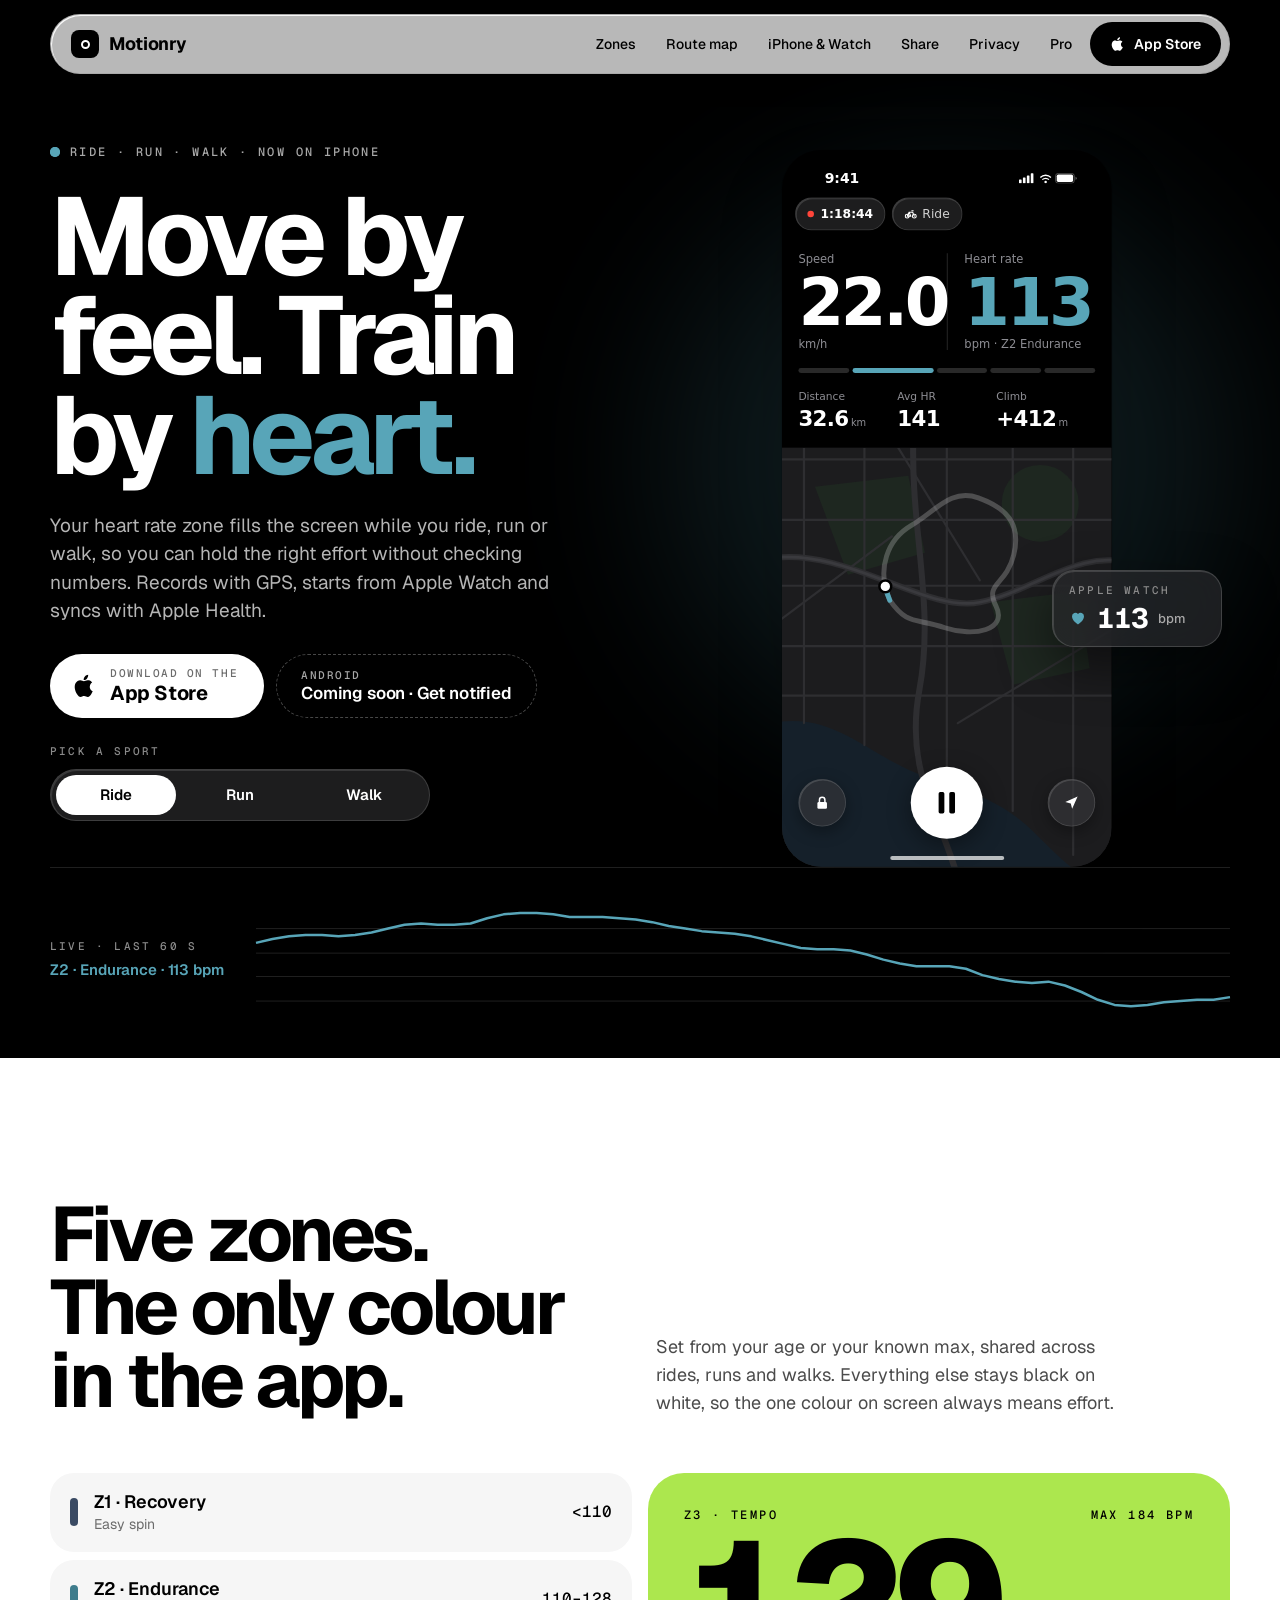
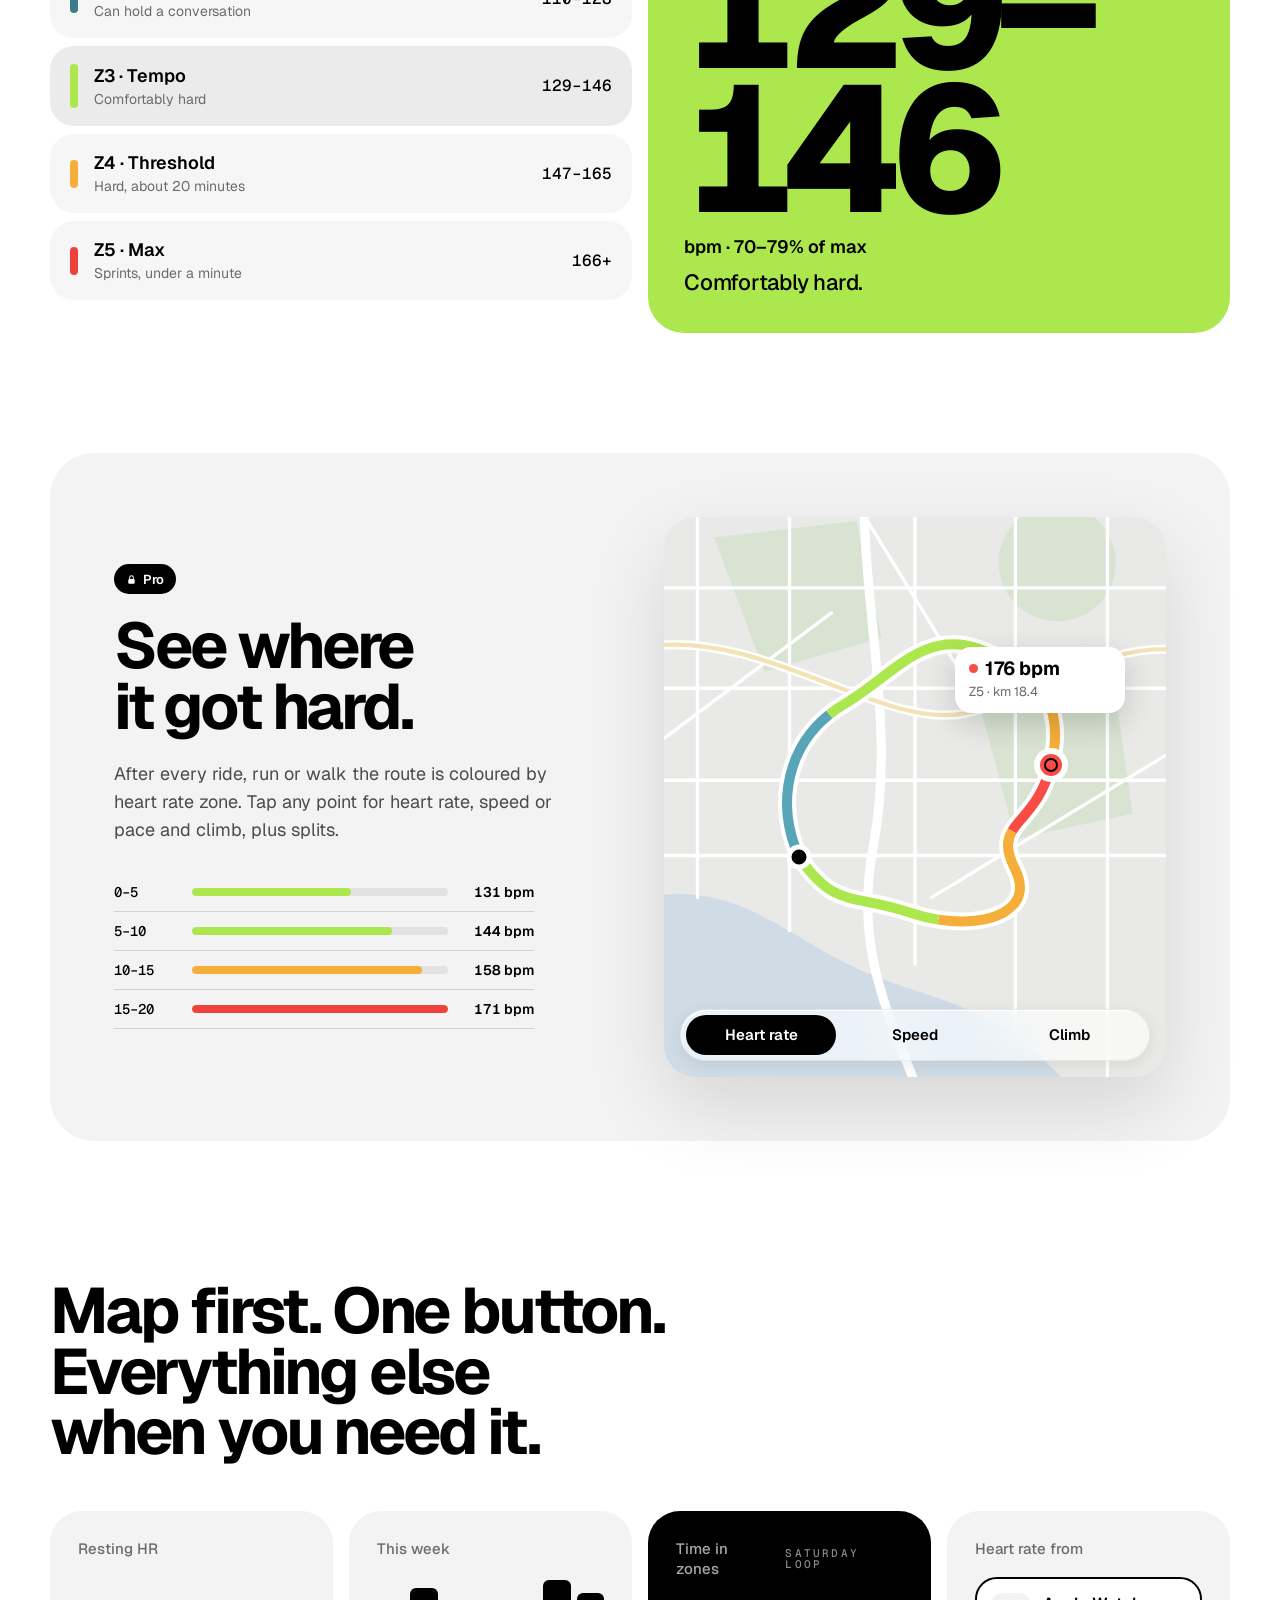
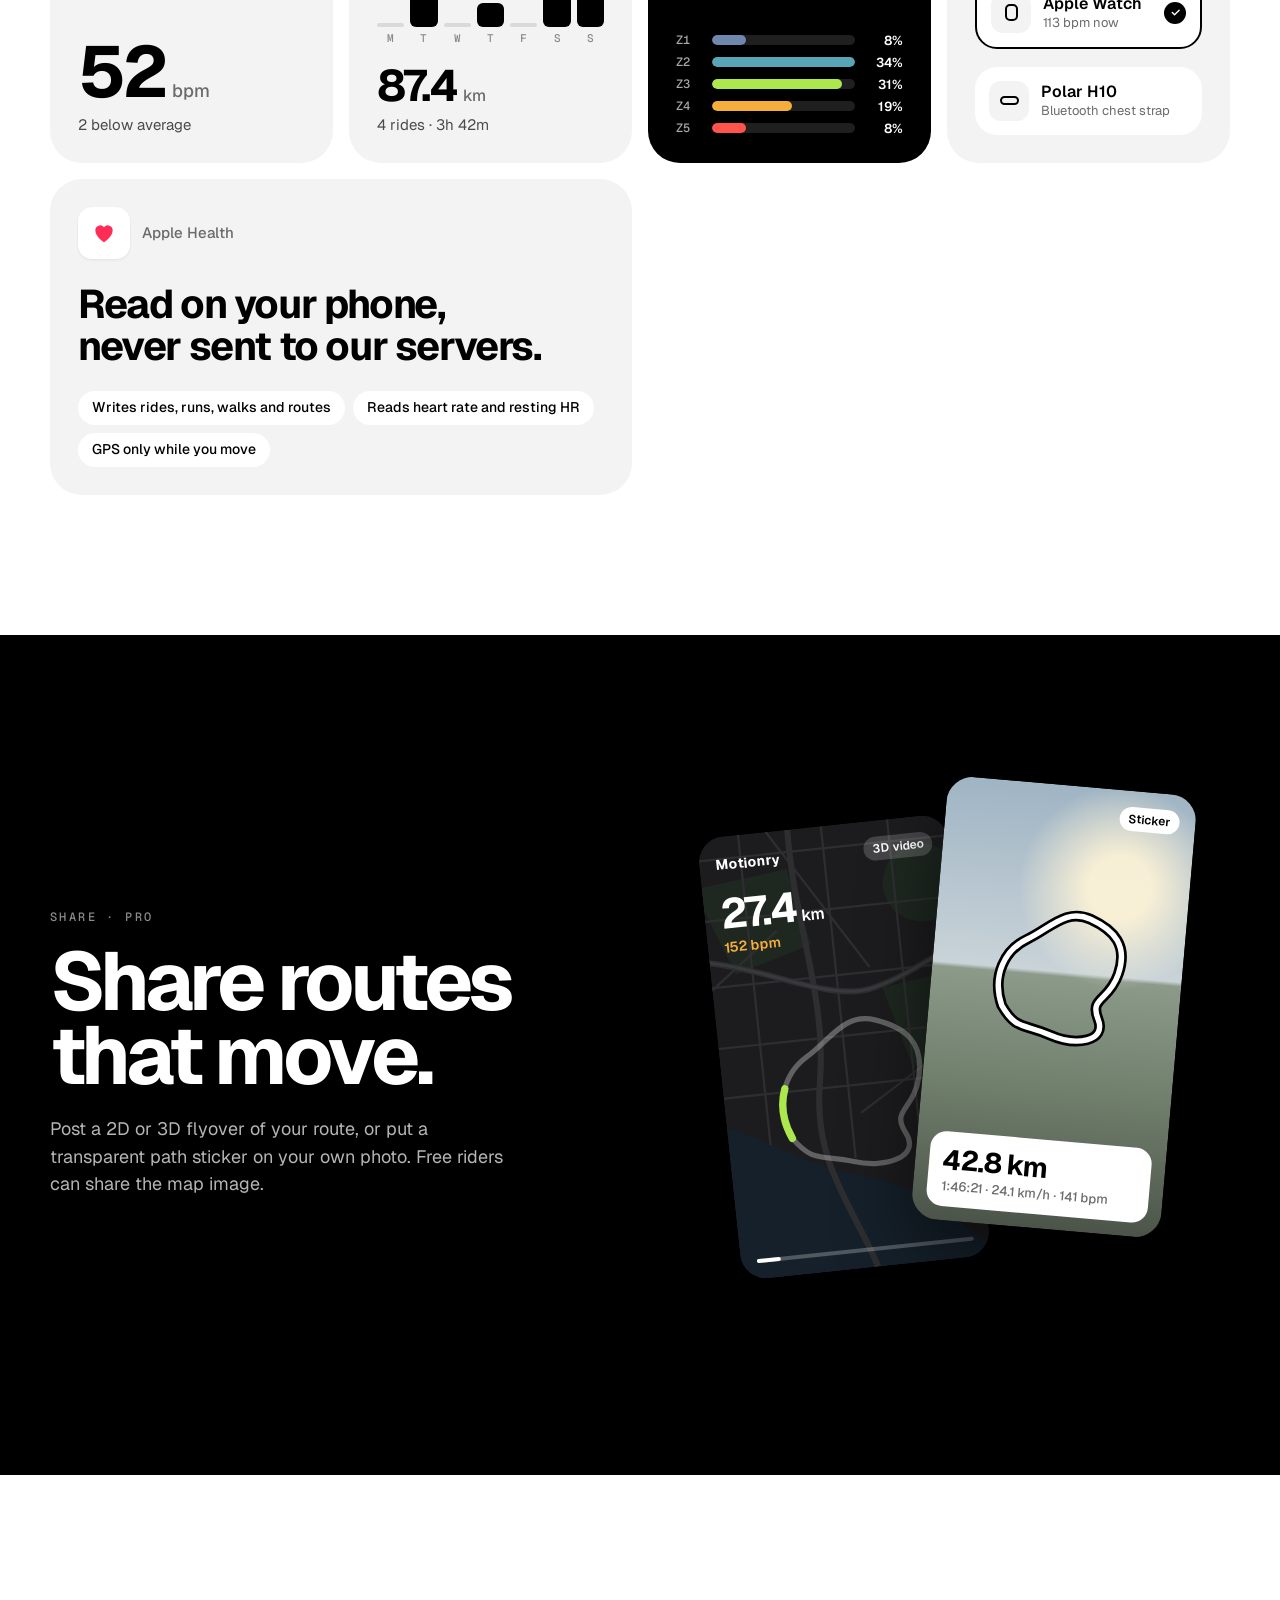
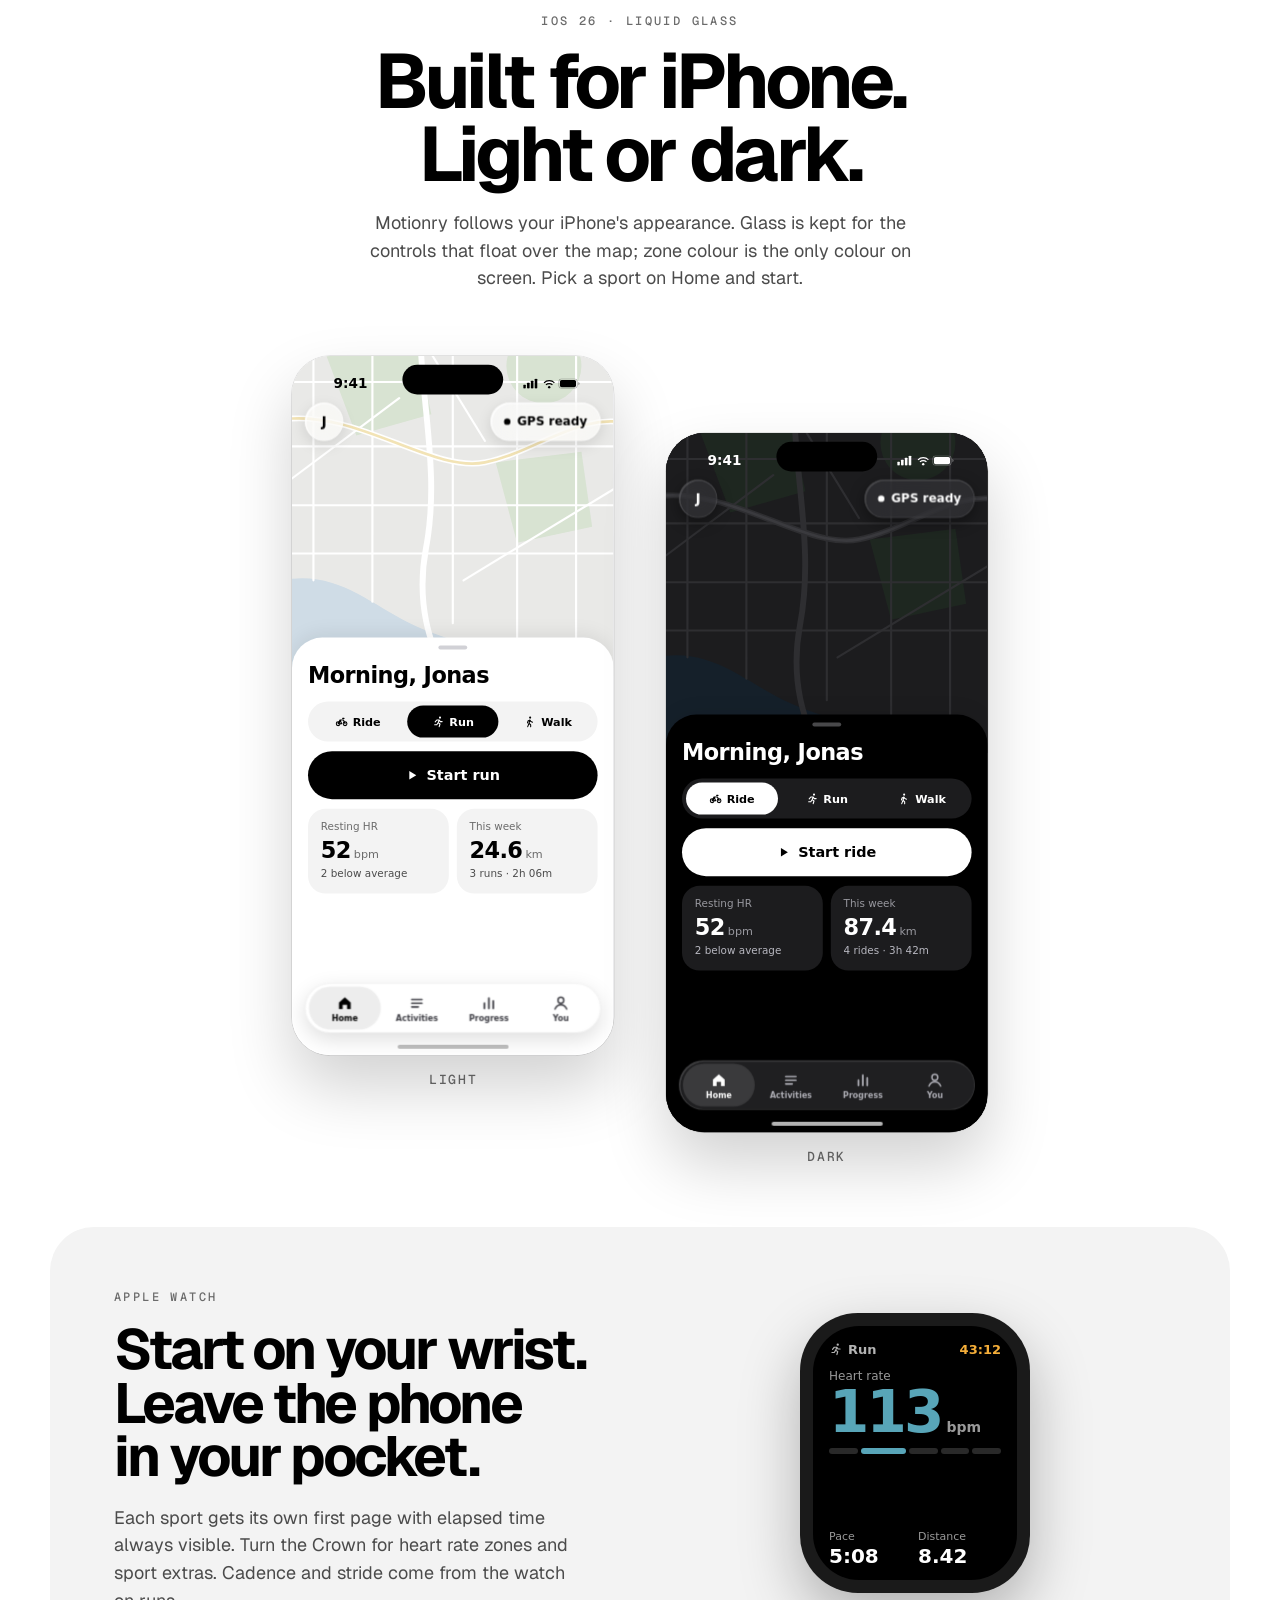
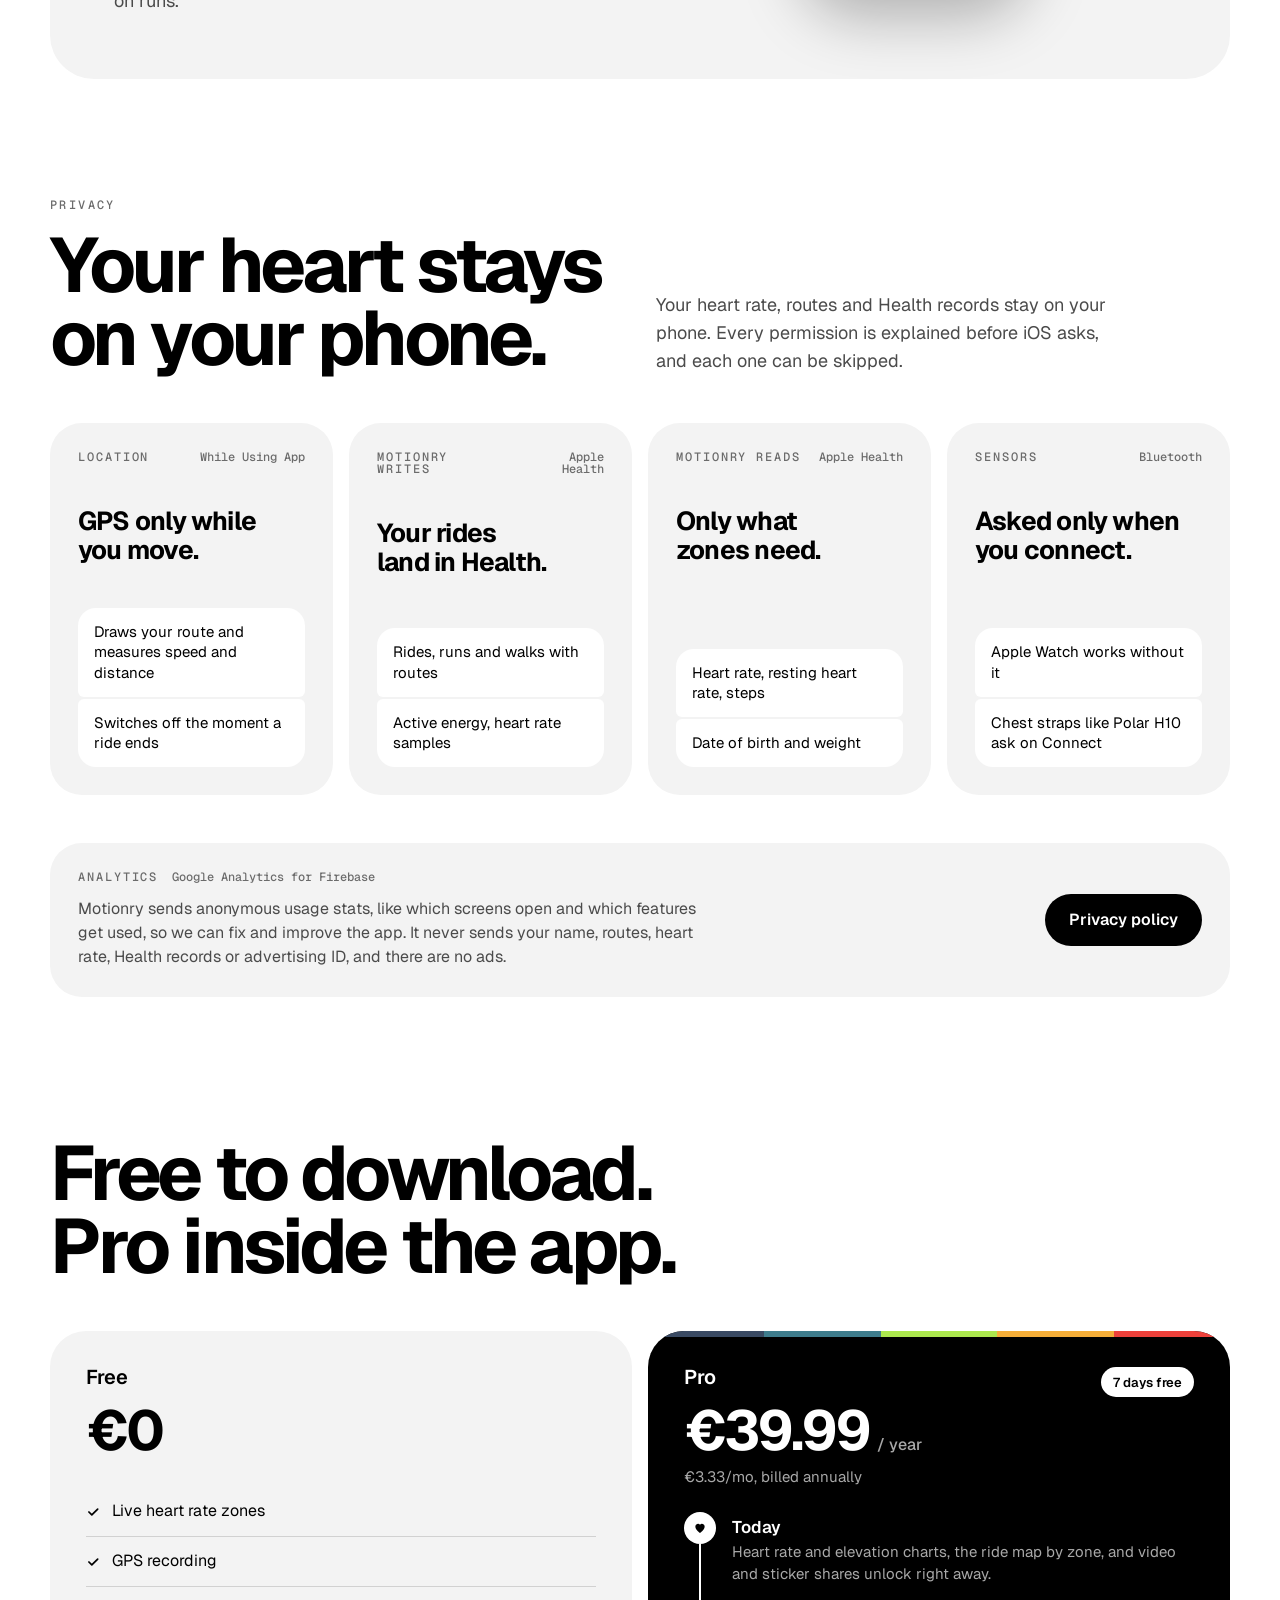
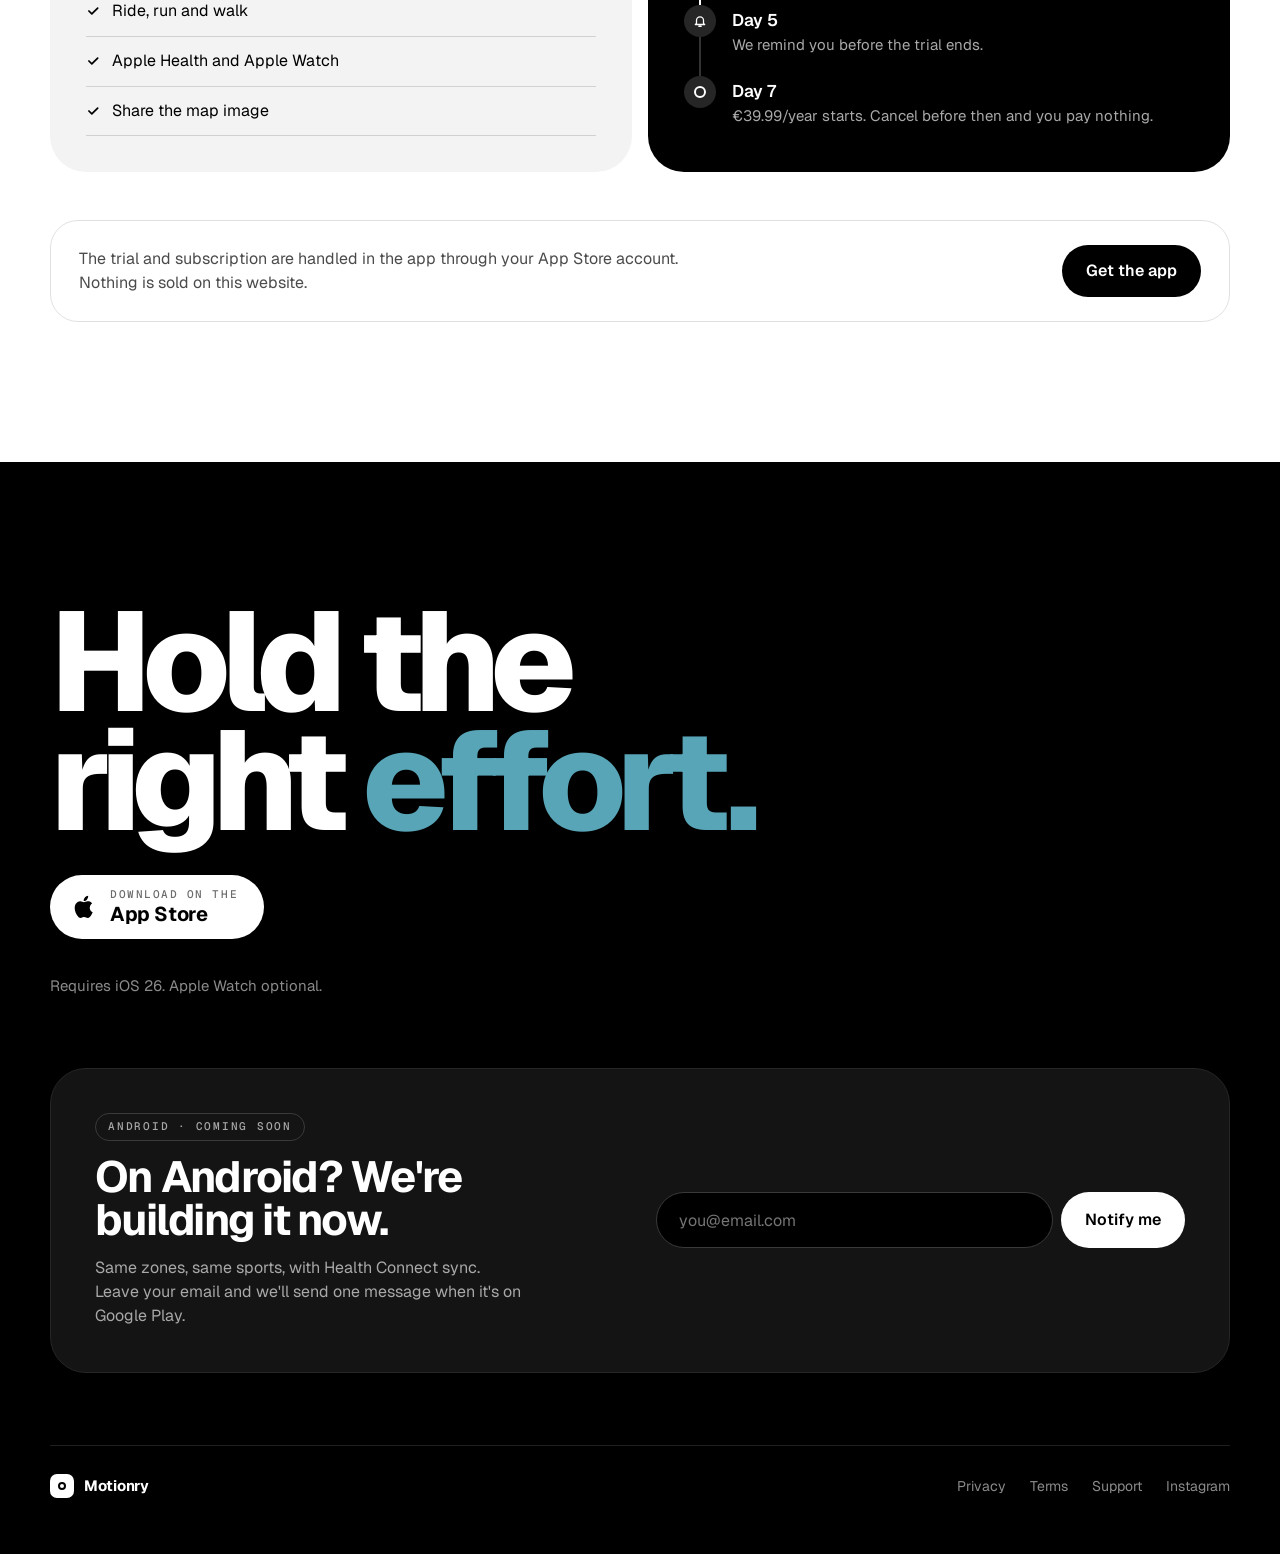
==== index.html @ f827a739 "feat: add appstore link" ====
<!DOCTYPE html>
<html lang="en">
<head>
  <meta charset="utf-8">
  <meta name="viewport" content="width=device-width, initial-scale=1">
  <title>Motionry · Move by feel. Train by heart.</title>
  <meta name="description" content="Motionry fills your screen with your heart rate zone while you ride, run or walk. GPS recording, Apple Watch and Apple Health sync, now on iPhone.">
  <link rel="preconnect" href="https://fonts.googleapis.com">
  <link rel="preconnect" href="https://fonts.gstatic.com" crossorigin>
  <link href="https://fonts.googleapis.com/css2?family=Geist:wght@400;500;600;700;800&family=Geist+Mono:wght@400;500;600&display=swap" rel="stylesheet">
  <link rel="stylesheet" href="css/styles.css">
  <script src="js/main.js" defer></script>
</head>
<body>

<!-- Shared SVG symbols -->
<svg class="sprite" aria-hidden="true">
  <symbol id="i-lock" viewBox="0 0 24 24"><rect x="5" y="11" width="14" height="10" rx="2" fill="currentColor"/><path d="M8 11V8a4 4 0 0 1 8 0v3" stroke="currentColor" stroke-width="2.2" fill="none"/></symbol>
  <symbol id="i-heart" viewBox="0 0 24 24"><path d="M12 20.5s-8-4.8-8-11A4.5 4.5 0 0 1 12 6.6a4.5 4.5 0 0 1 8 2.9c0 6.2-8 11-8 11z" fill="currentColor"/></symbol>
  <symbol id="i-check" viewBox="0 0 24 24"><path d="M5 12l5 5L20 7" stroke="currentColor" stroke-width="3" fill="none" stroke-linecap="round" stroke-linejoin="round"/></symbol>
  <symbol id="i-play" viewBox="0 0 24 24"><path d="M7 4v16l13-8z" fill="currentColor"/></symbol>
  <symbol id="i-home" viewBox="0 0 24 24"><path d="M4 11l8-7 8 7v9h-5v-6H9v6H4z" fill="currentColor"/></symbol>
  <symbol id="i-rides" viewBox="0 0 24 24"><path d="M5 7h14M5 12h14M5 17h9" stroke="currentColor" stroke-width="2.2" stroke-linecap="round"/></symbol>
  <symbol id="i-progress" viewBox="0 0 24 24"><path d="M6 19v-7M12 19V5M18 19v-10" stroke="currentColor" stroke-width="2.4" stroke-linecap="round"/></symbol>
  <symbol id="i-you" viewBox="0 0 24 24"><circle cx="12" cy="8" r="4" stroke="currentColor" stroke-width="2" fill="none"/><path d="M4 20c1.5-4 4.5-6 8-6s6.5 2 8 6" stroke="currentColor" stroke-width="2" fill="none" stroke-linecap="round"/></symbol>
  <symbol id="i-bell" viewBox="0 0 24 24"><path d="M6 16V11a6 6 0 0 1 12 0v5l2 2H4zM10 21h4" stroke="currentColor" stroke-width="2.2" fill="none" stroke-linejoin="round" stroke-linecap="round"/></symbol>
  <symbol id="i-apple" viewBox="0 0 24 24"><path fill="currentColor" d="M16.4 12.6c0-2.6 2.1-3.8 2.2-3.9-1.2-1.8-3.1-2-3.7-2-1.6-.2-3.1.9-3.9.9-.8 0-2-.9-3.4-.9-1.7 0-3.3 1-4.2 2.6-1.8 3.1-.5 7.7 1.3 10.2.9 1.2 1.9 2.6 3.2 2.6 1.3-.1 1.8-.8 3.3-.8 1.6 0 2 .8 3.4.8 1.4 0 2.3-1.3 3.1-2.5 1-1.4 1.4-2.8 1.4-2.9 0 0-2.7-1-2.7-4.1zM13.9 5c.7-.9 1.2-2.1 1-3.3-1 0-2.3.7-3 1.6-.7.8-1.2 2-1.1 3.2 1.2.1 2.3-.6 3.1-1.5z"/></symbol>
  <!-- Sport icons -->
  <symbol id="i-ride" viewBox="0 0 24 24"><g fill="none" stroke="currentColor" stroke-width="2" stroke-linecap="round" stroke-linejoin="round"><circle cx="5.5" cy="16" r="3.5"/><circle cx="18.5" cy="16" r="3.5"/><path d="M5.5 16L9 9h6.5l3 7M9 9l3.2 7H5.5M14 6h2.5"/></g></symbol>
  <symbol id="i-run" viewBox="0 0 24 24"><circle cx="15" cy="4.5" r="2" fill="currentColor"/><path d="M6 12.5l3-3.5h4.5l-2 5 3.5 2.5-1.5 5M11.5 14L9 18H5M13.5 9l2 3h3.5" fill="none" stroke="currentColor" stroke-width="2" stroke-linecap="round" stroke-linejoin="round"/></symbol>
  <symbol id="i-walk" viewBox="0 0 24 24"><circle cx="13" cy="4.5" r="2" fill="currentColor"/><path d="M12.5 9l-1.5 6 3 3v3.5M11 15l-2.5 6.5M12.5 9L9 11l-1 3.5M12.5 9l2 3 3 1" fill="none" stroke="currentColor" stroke-width="2" stroke-linecap="round" stroke-linejoin="round"/></symbol>
  <symbol id="i-ios-status" viewBox="0 0 71 13">
    <rect x="0" y="8" width="3.2" height="4.5" rx=".7" fill="currentColor"/><rect x="4.8" y="5.5" width="3.2" height="7" rx=".7" fill="currentColor"/><rect x="9.6" y="3" width="3.2" height="9.5" rx=".7" fill="currentColor"/><rect x="14.4" y=".5" width="3.2" height="12" rx=".7" fill="currentColor"/>
    <path d="M32.5 3.7c2.3 0 4.4.9 5.9 2.4l1.1-1.1A9.9 9.9 0 0 0 32.5 2a9.9 9.9 0 0 0-7 3l1.1 1.1a8.3 8.3 0 0 1 5.9-2.4zm0 3.6c1.4 0 2.6.5 3.5 1.4l1.1-1.1a6.6 6.6 0 0 0-9.2 0l1.1 1.1c.9-.9 2.1-1.4 3.5-1.4z" fill="currentColor"/><circle cx="32.5" cy="11" r="1.5" fill="currentColor"/>
    <rect x="44.5" y=".5" width="23" height="12" rx="3.5" stroke="currentColor" stroke-opacity=".35" fill="none"/><rect x="46" y="2" width="20" height="9" rx="2" fill="currentColor"/><path d="M69 4.5v4c.8-.3 1.5-1.3 1.5-2s-.7-1.7-1.5-2z" fill="currentColor" fill-opacity=".4"/>
  </symbol>
</svg>

<header class="nav">
  <div class="nav__bar">
    <a href="#top" class="brand">
      <span class="brand__mark"><span></span></span>
      <span class="brand__name">Motionry</span>
    </a>
    <nav class="nav__links" aria-label="Primary">
      <a href="#zones" class="nav__link">Zones</a>
      <a href="#map" class="nav__link">Route map</a>
      <a href="#iphone" class="nav__link">iPhone &amp; Watch</a>
      <a href="#share" class="nav__link">Share</a>
      <a href="#privacy" class="nav__link">Privacy</a>
      <a href="#pro" class="nav__link">Pro</a>
      <a href="https://apps.apple.com/app/motionry-run-ride-walk/id6770678614" class="btn btn--dark btn--icon"><svg><use href="#i-apple"/></svg>App Store</a>
    </nav>
  </div>
</header>

<main>

  <!-- 01 Hero -->
  <section id="top" class="hero dark">
    <div class="container hero__grid">
      <div class="hero__copy">
        <div class="eyebrow eyebrow--live" data-reveal="0">
          <span class="pulse-dot"><span></span><span></span></span>
          Ride · Run · Walk · Now on iPhone
        </div>
        <h1 class="display" data-reveal="1">Move by feel. Train by <span class="zone-text">heart.</span></h1>
        <p class="lead lead--dark hero__lead" data-reveal="2">Your heart rate zone fills the screen while you ride, run or walk, so you can hold the right effort without checking numbers. Records with GPS, starts from Apple Watch and syncs with Apple Health.</p>
        <div class="store-buttons" data-reveal="3">
          <a href="https://apps.apple.com/app/motionry-run-ride-walk/id6770678614" class="store-btn store-btn--light">
            <svg class="store-btn__logo"><use href="#i-apple"/></svg>
            <span class="store-btn__text"><small>Download on the</small><strong>App Store</strong></span>
          </a>
          <a href="#android" class="store-btn store-btn--dashed">
            <span class="store-btn__text"><small>Android</small><strong>Coming soon · Get notified</strong></span>
          </a>
        </div>
        <div class="sport-picker" data-reveal="3">
          <div class="mono-label">Pick a sport</div>
          <div class="segmented segmented--dark" role="tablist" aria-label="Sport" data-sports>
            <button type="button" role="tab" class="is-active" data-sport="ride">Ride</button>
            <button type="button" role="tab" data-sport="run">Run</button>
            <button type="button" role="tab" data-sport="walk">Walk</button>
          </div>
        </div>
      </div>

      <div class="hero__visual" data-reveal="2">
        <div class="hero__glow"></div>
        <div class="hero__phone">
          <div class="device-scale device-scale--hero">
            <div class="ios-device ios-device--dark">
              <div class="ios-device__island"></div>
              <div class="ios-device__status"><span>9:41</span><svg><use href="#i-ios-status"/></svg></div>

              <div class="ride-screen">
                <div class="ride-screen__pills">
                  <div class="glass-pill glass-pill--dark"><span class="rec-dot"></span><span data-live="elapsed">1:18:42</span></div>
                  <div class="glass-pill glass-pill--dark glass-pill--muted"><svg class="glass-pill__icon"><use data-live="sport-icon" href="#i-ride"/></svg><span data-live="sport-name">Ride</span></div>
                </div>
                <div class="ride-screen__metrics" data-live="metrics">
                  <div>
                    <div class="ride-label" data-live="m1-label">Speed</div>
                    <div class="ride-value" data-live="m1">24.1</div>
                    <div class="ride-label" data-live="m1-unit">km/h</div>
                  </div>
                  <div class="ride-screen__hr">
                    <div class="ride-label">Heart rate</div>
                    <div class="ride-value zone-text" data-live="hr">141</div>
                    <div class="ride-label">bpm · <span data-live="zone-label">Z3 Tempo</span></div>
                  </div>
                </div>
                <div class="zone-segments" data-live="segments">
                  <span></span><span></span><span></span><span></span><span></span>
                </div>
                <div class="ride-screen__stats">
                  <div><div class="ride-label" data-live="stat-label-0">Distance</div><div class="ride-stat"><strong data-live="stat-value-0">32.6</strong><span data-live="stat-unit-0">km</span></div></div>
                  <div><div class="ride-label" data-live="stat-label-1">Avg HR</div><div class="ride-stat"><strong data-live="stat-value-1">141</strong><span data-live="stat-unit-1"></span></div></div>
                  <div><div class="ride-label" data-live="stat-label-2">Climb</div><div class="ride-stat"><strong data-live="stat-value-2">+412</strong><span data-live="stat-unit-2">m</span></div></div>
                </div>
                <div class="ride-screen__map map-bg map-bg--dark">
                  <svg class="ride-screen__route" viewBox="0 0 200 200">
                    <path data-route stroke="rgba(255,255,255,.22)" stroke-width="5"/>
                    <path data-route data-live="route-progress" class="zone-stroke" pathLength="100" stroke-width="5" stroke-linecap="round" stroke-dasharray="0 100"/>
                    <circle data-live="route-dot" cx="42" cy="150" r="6" fill="#fff" stroke="#000" stroke-width="2.5"/>
                  </svg>
                  <div class="ride-controls">
                    <div class="ride-controls__side"><svg><use href="#i-lock"/></svg></div>
                    <div class="ride-controls__pause"><span></span><span></span></div>
                    <div class="ride-controls__side"><svg viewBox="0 0 24 24"><path d="M3 11l18-8-8 18-2-8z" fill="#fff"/></svg></div>
                  </div>
                </div>
              </div>

              <div class="ios-device__home"></div>
            </div>
          </div>
        </div>

        <div class="float-card float-card--alert" data-live="alert">
          <span class="float-card__bar"></span>
          <div>
            <div class="float-card__title">Zone 5 · ease off?</div>
            <div class="float-card__text">Longer than any session this month.</div>
          </div>
        </div>
        <div class="float-card float-card--watch">
          <div class="mono-label">Apple Watch</div>
          <div class="float-card__hr">
            <svg class="zone-fill"><use href="#i-heart"/></svg>
            <strong data-live="hr">141</strong><span>bpm</span>
          </div>
        </div>
      </div>
    </div>

    <div class="container live-strip">
      <div class="live-strip__label">
        <div class="mono-label">Live · last 60 s</div>
        <div class="live-strip__zone zone-text" data-live="zone-long">Z3 · Tempo · 141 bpm</div>
      </div>
      <svg class="live-strip__chart" viewBox="0 0 1000 120" preserveAspectRatio="none">
        <line x1="0" y1="105.9" x2="1000" y2="105.9"/>
        <line x1="0" y1="79.1" x2="1000" y2="79.1"/>
        <line x1="0" y1="53.6" x2="1000" y2="53.6"/>
        <line x1="0" y1="26.8" x2="1000" y2="26.8"/>
        <polyline data-live="spark" class="zone-stroke" points=""/>
      </svg>
    </div>
  </section>

  <!-- 02 Zones -->
  <section id="zones" class="section section--zones">
    <div class="container stack-56">
      <div class="split-head">
        <h2 class="h1" data-reveal="0">Five zones. The only colour in the app.</h2>
        <p class="lead" data-reveal="1">Set from your age or your known max, shared across rides, runs and walks. Everything else stays black on white, so the one colour on screen always means effort.</p>
      </div>
      <div class="zones" data-reveal="1">
        <div class="zones__list" role="listbox" aria-label="Heart rate zones" data-zone-list></div>
        <div class="zone-detail" data-zone-detail>
          <div class="zone-detail__top"><span data-zone-field="title"></span><span>Max 184 bpm</span></div>
          <div>
            <div class="zone-detail__range" data-zone-field="range"></div>
            <div class="zone-detail__pct">bpm · <span data-zone-field="pct"></span> of max</div>
          </div>
          <div class="zone-detail__desc" data-zone-field="desc"></div>
        </div>
      </div>
    </div>
  </section>

  <!-- 03 Ride map -->
  <section id="map" class="section section--flush">
    <div class="container panel panel--grey ride-map">
      <div class="stack-22">
        <div class="badge" data-reveal="0"><svg><use href="#i-lock"/></svg>Pro</div>
        <h2 class="h2" data-reveal="1">See where it got hard.</h2>
        <p class="lead" data-reveal="2">After every ride, run or walk the route is coloured by heart rate zone. Tap any point for heart rate, speed or pace and climb, plus splits.</p>
        <div class="splits" data-reveal="3">
          <div class="split"><span class="split__km">0–5</span><span class="bar"><span class="bar__fill" style="--w:62%;--c:var(--z3)"></span></span><span class="split__hr">131 bpm</span></div>
          <div class="split"><span class="split__km">5–10</span><span class="bar"><span class="bar__fill" style="--w:78%;--c:var(--z3)"></span></span><span class="split__hr">144 bpm</span></div>
          <div class="split"><span class="split__km">10–15</span><span class="bar"><span class="bar__fill" style="--w:90%;--c:var(--z4)"></span></span><span class="split__hr">158 bpm</span></div>
          <div class="split"><span class="split__km">15–20</span><span class="bar"><span class="bar__fill" style="--w:100%;--c:var(--z5)"></span></span><span class="split__hr">171 bpm</span></div>
        </div>
      </div>

      <div class="ride-map__card map-bg map-bg--light" data-reveal="1">
        <svg class="ride-map__route" viewBox="0 0 200 200">
          <path data-route stroke="#fff" stroke-width="9" stroke-linejoin="round"/>
          <g data-map-segments>
            <path data-route pathLength="100" stroke-width="5" stroke-dasharray="18 100" stroke-dashoffset="0"/>
            <path data-route pathLength="100" stroke-width="5" stroke-dasharray="22 100" stroke-dashoffset="-18"/>
            <path data-route pathLength="100" stroke-width="5" stroke-dasharray="15 100" stroke-dashoffset="-40"/>
            <path data-route pathLength="100" stroke-width="5" stroke-dasharray="9 100" stroke-dashoffset="-55"/>
            <path data-route pathLength="100" stroke-width="5" stroke-dasharray="18 100" stroke-dashoffset="-64"/>
            <path data-route pathLength="100" stroke-width="5" stroke-dasharray="18 100" stroke-dashoffset="-82"/>
          </g>
          <circle cx="42" cy="150" r="5" fill="#000" stroke="#fff" stroke-width="2.5"/>
          <circle class="tip-fill" cx="168" cy="104" r="7" stroke="#fff" stroke-width="3"/>
        </svg>
        <div class="ride-map__ping tip-border"></div>
        <div class="ride-map__tip">
          <div class="ride-map__tip-main"><span class="tip-bg"></span><strong data-tip="main">176 bpm</strong></div>
          <div class="ride-map__tip-sub" data-tip="sub">Z5 · km 18.4</div>
        </div>
        <div class="segmented segmented--glass" role="tablist" aria-label="Colour route by" data-map-modes>
          <button type="button" role="tab" class="is-active" data-mode="hr">Heart rate</button>
          <button type="button" role="tab" data-mode="speed">Speed</button>
          <button type="button" role="tab" data-mode="climb">Climb</button>
        </div>
      </div>
    </div>
  </section>

  <!-- 04 Everyday -->
  <section class="section section--flush">
    <div class="container stack-48">
      <h2 class="h2 measure-760" data-reveal="0">Map first. One button. Everything else when you need it.</h2>
      <div class="bento" data-seen>
        <div class="tile" data-reveal="0">
          <div class="tile__label">Resting HR</div>
          <div>
            <div class="stat"><strong class="stat__xl">52</strong><span>bpm</span></div>
            <div class="tile__note">2 below average</div>
          </div>
        </div>
        <div class="tile" data-reveal="1">
          <div class="tile__label">This week</div>
          <div class="week">
            <div class="week__day"><span class="week__bar" style="--h:0%"></span><span>M</span></div>
            <div class="week__day"><span class="week__bar is-on" style="--h:62%"></span><span>T</span></div>
            <div class="week__day"><span class="week__bar" style="--h:0%"></span><span>W</span></div>
            <div class="week__day"><span class="week__bar is-on" style="--h:38%"></span><span>T</span></div>
            <div class="week__day"><span class="week__bar" style="--h:0%"></span><span>F</span></div>
            <div class="week__day"><span class="week__bar is-on" style="--h:100%"></span><span>S</span></div>
            <div class="week__day"><span class="week__bar is-on" style="--h:54%"></span><span>S</span></div>
          </div>
          <div>
            <div class="stat"><strong class="stat__lg">87.4</strong><span>km</span></div>
            <div class="tile__note">4 rides · 3h 42m</div>
          </div>
        </div>
        <div class="tile tile--dark" data-reveal="2">
          <div class="tile__head"><span class="tile__label">Time in zones</span><span class="mono-label">Saturday loop</span></div>
          <div class="tiz">
            <div class="tiz__row"><span>Z1</span><span class="bar bar--dark"><span class="bar__fill" style="--w:23.5%;--c:var(--z1-d)"></span></span><strong>8%</strong></div>
            <div class="tiz__row"><span>Z2</span><span class="bar bar--dark"><span class="bar__fill" style="--w:100%;--c:var(--z2-d)"></span></span><strong>34%</strong></div>
            <div class="tiz__row"><span>Z3</span><span class="bar bar--dark"><span class="bar__fill" style="--w:91.2%;--c:var(--z3)"></span></span><strong>31%</strong></div>
            <div class="tiz__row"><span>Z4</span><span class="bar bar--dark"><span class="bar__fill" style="--w:55.9%;--c:var(--z4)"></span></span><strong>19%</strong></div>
            <div class="tiz__row"><span>Z5</span><span class="bar bar--dark"><span class="bar__fill" style="--w:23.5%;--c:var(--z5-d)"></span></span><strong>8%</strong></div>
          </div>
        </div>
        <div class="tile tile--sources" data-reveal="1">
          <div class="tile__label">Heart rate from</div>
          <div class="source source--active">
            <span class="source__icon"><span class="source__watch"></span></span>
            <div class="source__text"><strong>Apple Watch</strong><span><span data-live="hr">141</span> bpm now</span></div>
            <span class="source__check"><svg><use href="#i-check"/></svg></span>
          </div>
          <div class="source">
            <span class="source__icon"><span class="source__strap"></span></span>
            <div class="source__text"><strong>Polar H10</strong><span>Bluetooth chest strap</span></div>
          </div>
        </div>
        <div class="tile tile--wide" data-reveal="2">
          <div class="tile__brandrow">
            <span class="app-icon"><svg><use href="#i-heart"/></svg></span>
            <span class="tile__label">Apple Health</span>
          </div>
          <div class="tile__headline">Read on your phone, never sent to our servers.</div>
          <div class="chips">
            <span class="chip">Writes rides, runs, walks and routes</span>
            <span class="chip">Reads heart rate and resting HR</span>
            <span class="chip">GPS only while you move</span>
          </div>
        </div>
      </div>
    </div>
  </section>

  <!-- 05 Share -->
  <section id="share" class="section dark section--share">
    <div class="container two-col">
      <div class="stack-22">
        <div class="eyebrow" data-reveal="0">Share · Pro</div>
        <h2 class="display-md" data-reveal="1">Share routes that move.</h2>
        <p class="lead lead--dark" data-reveal="2">Post a 2D or 3D flyover of your route, or put a transparent path sticker on your own photo. Free riders can share the map image.</p>
      </div>
      <div class="share" data-reveal="2">
        <div class="share__stage">
          <div class="share-card share-card--video map-bg map-bg--dark">
            <svg class="share-card__route" viewBox="0 0 200 200">
              <path data-route stroke="rgba(255,255,255,.3)" stroke-width="5"/>
              <path data-route data-live="fly-route" pathLength="100" stroke="var(--z3)" stroke-width="7" stroke-linecap="round" stroke-dasharray="0 100"/>
            </svg>
            <div class="share-card__top"><strong>Motionry</strong><span class="tag tag--glass">3D video</span></div>
            <div class="share-card__stats"><div class="share-card__km">27.4<small> km</small></div><div class="share-card__bpm">152 bpm</div></div>
            <div class="share-card__progress"><span data-live="fly-progress"></span></div>
          </div>
          <div class="share-card share-card--photo">
            <svg class="share-card__sticker" viewBox="0 0 200 200">
              <path data-route stroke="#000" stroke-width="12" stroke-linejoin="round"/>
              <path data-route stroke="#fff" stroke-width="6" stroke-linejoin="round"/>
            </svg>
            <span class="tag tag--light share-card__tag">Sticker</span>
            <div class="share-card__summary"><strong>42.8 km</strong><span>1:46:21 · 24.1 km/h · 141 bpm</span></div>
          </div>
        </div>
      </div>
    </div>
  </section>

  <!-- 06 iPhone & Watch -->
  <section id="iphone" class="section section--iphone">
    <div class="container iphone">
      <div class="iphone__head">
        <div class="eyebrow eyebrow--light" data-reveal="0">iOS 26 · Liquid Glass</div>
        <h2 class="h1 measure-860" data-reveal="1">Built for iPhone. Light or dark.</h2>
        <p class="lead measure-580" data-reveal="2">Motionry follows your iPhone's appearance. Glass is kept for the controls that float over the map; zone colour is the only colour on screen. Pick a sport on Home and start.</p>
      </div>
      <div class="iphone__devices">
        <figure class="platform" data-reveal="1">
          <div class="platform__frame">
            <div class="device-scale">
              <div class="ios-device">
                <div class="ios-device__island"></div>
                <div class="ios-device__status"><span>9:41</span><svg><use href="#i-ios-status"/></svg></div>
                <div class="home-screen">
                  <div class="home-screen__map map-bg map-bg--light"></div>
                  <div class="home-screen__top">
                    <div class="glass-pill glass-pill--light glass-pill--round">J</div>
                    <div class="glass-pill glass-pill--light"><span class="gps-dot"></span>GPS ready</div>
                  </div>
                  <div class="home-sheet">
                    <div class="home-sheet__grabber"></div>
                    <div class="home-sheet__title">Morning, Jonas</div>
                    <div class="home-sheet__sports">
                      <span><svg><use href="#i-ride"/></svg>Ride</span>
                      <span class="is-active"><svg><use href="#i-run"/></svg>Run</span>
                      <span><svg><use href="#i-walk"/></svg>Walk</span>
                    </div>
                    <div class="home-sheet__start"><svg><use href="#i-play"/></svg>Start run</div>
                    <div class="home-sheet__cards">
                      <div class="mini-card"><div class="mini-card__label">Resting HR</div><div class="mini-card__value"><strong>52</strong><span>bpm</span></div><div class="mini-card__note">2 below average</div></div>
                      <div class="mini-card"><div class="mini-card__label">This week</div><div class="mini-card__value"><strong>24.6</strong><span>km</span></div><div class="mini-card__note">3 runs · 2h 06m</div></div>
                    </div>
                  </div>
                  <nav class="ios-tabbar">
                    <div class="ios-tabbar__item is-active"><svg><use href="#i-home"/></svg>Home</div>
                    <div class="ios-tabbar__item"><svg><use href="#i-rides"/></svg>Activities</div>
                    <div class="ios-tabbar__item"><svg><use href="#i-progress"/></svg>Progress</div>
                    <div class="ios-tabbar__item"><svg><use href="#i-you"/></svg>You</div>
                  </nav>
                </div>
                <div class="ios-device__home"></div>
              </div>
            </div>
          </div>
          <figcaption class="mono-caption">Light</figcaption>
        </figure>

        <figure class="platform platform--offset" data-reveal="2">
          <div class="platform__frame">
            <div class="device-scale">
              <div class="ios-device ios-device--dark">
                <div class="ios-device__island"></div>
                <div class="ios-device__status"><span>9:41</span><svg><use href="#i-ios-status"/></svg></div>
                <div class="home-screen home-screen--dark">
                  <div class="home-screen__map map-bg map-bg--dark"></div>
                  <div class="home-screen__top">
                    <div class="glass-pill glass-pill--light glass-pill--round">J</div>
                    <div class="glass-pill glass-pill--light"><span class="gps-dot"></span>GPS ready</div>
                  </div>
                  <div class="home-sheet">
                    <div class="home-sheet__grabber"></div>
                    <div class="home-sheet__title">Morning, Jonas</div>
                    <div class="home-sheet__sports">
                      <span class="is-active"><svg><use href="#i-ride"/></svg>Ride</span>
                      <span><svg><use href="#i-run"/></svg>Run</span>
                      <span><svg><use href="#i-walk"/></svg>Walk</span>
                    </div>
                    <div class="home-sheet__start"><svg><use href="#i-play"/></svg>Start ride</div>
                    <div class="home-sheet__cards">
                      <div class="mini-card"><div class="mini-card__label">Resting HR</div><div class="mini-card__value"><strong>52</strong><span>bpm</span></div><div class="mini-card__note">2 below average</div></div>
                      <div class="mini-card"><div class="mini-card__label">This week</div><div class="mini-card__value"><strong>87.4</strong><span>km</span></div><div class="mini-card__note">4 rides · 3h 42m</div></div>
                    </div>
                  </div>
                  <nav class="ios-tabbar">
                    <div class="ios-tabbar__item is-active"><svg><use href="#i-home"/></svg>Home</div>
                    <div class="ios-tabbar__item"><svg><use href="#i-rides"/></svg>Activities</div>
                    <div class="ios-tabbar__item"><svg><use href="#i-progress"/></svg>Progress</div>
                    <div class="ios-tabbar__item"><svg><use href="#i-you"/></svg>You</div>
                  </nav>
                </div>
                <div class="ios-device__home"></div>
              </div>
            </div>
          </div>
          <figcaption class="mono-caption">Dark</figcaption>
        </figure>
      </div>

      <div class="panel panel--grey watch-panel" data-reveal="1">
        <div class="stack-20">
          <div class="eyebrow eyebrow--light">Apple Watch</div>
          <h3 class="h3">Start on your wrist. Leave the phone in your pocket.</h3>
          <p class="lead">Each sport gets its own first page with elapsed time always visible. Turn the Crown for heart rate zones and sport extras. Cadence and stride come from the watch on runs.</p>
        </div>
        <div class="watch-panel__device">
          <div class="watch">
            <div class="watch__screen">
              <div class="watch__top">
                <span class="watch__sport"><svg><use href="#i-run"/></svg>Run</span>
                <span class="watch__time">43:12</span>
              </div>
              <div class="watch__label">Heart rate</div>
              <div class="watch__hr"><strong class="zone-text" data-live="hr">141</strong><span>bpm</span></div>
              <div class="zone-segments zone-segments--watch" data-live="segments">
                <span></span><span></span><span></span><span></span><span></span>
              </div>
              <div class="watch__stats">
                <div><div class="watch__label">Pace</div><strong>5:08</strong></div>
                <div><div class="watch__label">Distance</div><strong>8.42</strong></div>
              </div>
            </div>
          </div>
        </div>
      </div>
    </div>
  </section>

  <!-- 07 Privacy -->
  <section id="privacy" class="section section--flush">
    <div class="container stack-48">
      <div class="split-head">
        <div class="stack-18">
          <div class="eyebrow eyebrow--light" data-reveal="0">Privacy</div>
          <h2 class="h1" data-reveal="1">Your heart stays on your phone.</h2>
        </div>
        <p class="lead" data-reveal="2">Your heart rate, routes and Health records stay on your phone. Every permission is explained before iOS asks, and each one can be skipped.</p>
      </div>
      <div class="privacy-cards" data-reveal="1">
        <article class="privacy-card">
          <div class="privacy-card__meta"><span class="privacy-card__tag">Location</span><span class="privacy-card__src">While Using App</span></div>
          <h3 class="privacy-card__title">GPS only while you move.</h3>
          <ul class="privacy-card__items">
            <li>Draws your route and measures speed and distance</li>
            <li>Switches off the moment a ride ends</li>
          </ul>
        </article>
        <article class="privacy-card">
          <div class="privacy-card__meta"><span class="privacy-card__tag">Motionry writes</span><span class="privacy-card__src">Apple Health</span></div>
          <h3 class="privacy-card__title">Your rides land in Health.</h3>
          <ul class="privacy-card__items">
            <li>Rides, runs and walks with routes</li>
            <li>Active energy, heart rate samples</li>
          </ul>
        </article>
        <article class="privacy-card">
          <div class="privacy-card__meta"><span class="privacy-card__tag">Motionry reads</span><span class="privacy-card__src">Apple Health</span></div>
          <h3 class="privacy-card__title">Only what zones need.</h3>
          <ul class="privacy-card__items">
            <li>Heart rate, resting heart rate, steps</li>
            <li>Date of birth and weight</li>
          </ul>
        </article>
        <article class="privacy-card">
          <div class="privacy-card__meta"><span class="privacy-card__tag">Sensors</span><span class="privacy-card__src">Bluetooth</span></div>
          <h3 class="privacy-card__title">Asked only when you connect.</h3>
          <ul class="privacy-card__items">
            <li>Apple Watch works without it</li>
            <li>Chest straps like Polar H10 ask on Connect</li>
          </ul>
        </article>
      </div>
      <div class="note note--analytics" data-reveal="0">
        <div class="note__body">
          <div class="privacy-card__meta"><span class="privacy-card__tag">Analytics</span><span class="privacy-card__src">Google Analytics for Firebase</span></div>
          <p>Motionry sends anonymous usage stats, like which screens open and which features get used, so we can fix and improve the app. It never sends your name, routes, heart rate, Health records or advertising ID, and there are no ads.</p>
        </div>
        <a href="privacy.html" class="btn btn--dark btn--lg">Privacy policy</a>
      </div>
    </div>
  </section>

  <!-- 08 Pro -->
  <section id="pro" class="section section--flush">
    <div class="container stack-48">
      <h2 class="h1 measure-760" data-reveal="0">Free to download. Pro inside the app.</h2>
      <div class="plans">
        <div class="plan" data-reveal="0">
          <div>
            <div class="plan__name">Free</div>
            <div class="plan__price"><strong>€0</strong></div>
          </div>
          <ul class="checklist">
            <li><svg><use href="#i-check"/></svg>Live heart rate zones</li>
            <li><svg><use href="#i-check"/></svg>GPS recording</li>
            <li><svg><use href="#i-check"/></svg>Ride, run and walk</li>
            <li><svg><use href="#i-check"/></svg>Apple Health and Apple Watch</li>
            <li><svg><use href="#i-check"/></svg>Share the map image</li>
          </ul>
        </div>
        <div class="plan plan--pro" data-reveal="1">
          <div class="plan__zones"><span></span><span></span><span></span><span></span><span></span></div>
          <div class="plan__head">
            <div>
              <div class="plan__name">Pro</div>
              <div class="plan__price"><strong>€39.99</strong><span>/ year</span></div>
              <div class="plan__billing">€3.33/mo, billed annually</div>
            </div>
            <span class="plan__trial">7 days free</span>
          </div>
          <ol class="timeline">
            <li class="timeline__step timeline__step--now">
              <span class="timeline__icon"><svg><use href="#i-heart"/></svg></span>
              <div><strong>Today</strong><p>Heart rate and elevation charts, the ride map by zone, and video and sticker shares unlock right away.</p></div>
            </li>
            <li class="timeline__step">
              <span class="timeline__icon"><svg><use href="#i-bell"/></svg></span>
              <div><strong>Day 5</strong><p>We remind you before the trial ends.</p></div>
            </li>
            <li class="timeline__step">
              <span class="timeline__icon"><span class="timeline__ring"></span></span>
              <div><strong>Day 7</strong><p>€39.99/year starts. Cancel before then and you pay nothing.</p></div>
            </li>
          </ol>
        </div>
      </div>
      <div class="note" data-reveal="0">
        <p>The trial and subscription are handled in the app through your App Store account. Nothing is sold on this website.</p>
        <a href="#get" class="btn btn--dark btn--lg">Get the app</a>
      </div>
    </div>
  </section>

  <!-- 09 Download -->
  <section id="get" class="download dark">
    <div class="container download__inner">
      <div class="download__cta">
        <h2 class="display-xl" data-reveal="0">Hold the<br>right <span class="zone-text">effort.</span></h2>
        <div class="store-buttons" data-reveal="1">
          <a href="https://apps.apple.com/app/motionry-run-ride-walk/id6770678614" class="store-btn store-btn--light">
            <svg class="store-btn__logo"><use href="#i-apple"/></svg>
            <span class="store-btn__text"><small>Download on the</small><strong>App Store</strong></span>
          </a>
        </div>
        <p class="download__req" data-reveal="2">Requires iOS 26. Apple Watch optional.</p>
      </div>

      <div id="android" class="waitlist" data-reveal="0">
        <div class="stack-14">
          <div class="waitlist__badge">Android · Coming soon</div>
          <h3 class="waitlist__title">On Android? We're building it now.</h3>
          <p class="waitlist__text">Same zones, same sports, with Health Connect sync. Leave your email and we'll send one message when it's on Google Play.</p>
        </div>
        <form class="waitlist__form" data-waitlist>
          <label class="sr-only" for="waitlist-email">Email</label>
          <input id="waitlist-email" type="email" name="email" required placeholder="you@email.com" autocomplete="email">
          <button type="submit">Notify me</button>
        </form>
        <div class="waitlist__done" data-waitlist-done hidden>
          <span class="waitlist__check"><svg><use href="#i-check"/></svg></span>
          <span>You're on the list. We'll email <span data-waitlist-email></span>.</span>
        </div>
      </div>

      <footer class="footer">
        <div class="brand brand--footer">
          <span class="brand__mark"><span></span></span>
          <span class="brand__name">Motionry</span>
        </div>
        <nav class="footer__links" aria-label="Footer">
          <a href="privacy.html">Privacy</a>
          <a href="#">Terms</a>
          <a href="mailto:support@motionryapp.com">Support</a>
          <a href="https://www.instagram.com/motionry.app/" target="_blank" rel="noopener">Instagram</a>
        </nav>
      </footer>
    </div>
  </section>

</main>
</body>
</html>
---- css/styles.css ----
/* ==========================================================================
   Motionry — website styles
   ========================================================================== */

:root {
  /* Neutrals */
  --black: #000;
  --white: #fff;
  --grey-50: #f6f6f6;
  --grey-100: #f3f3f3;
  --grey-150: #ebebeb;
  --grey-200: #e2e2e2;
  --text-2: #4b4b4b;
  --text-3: #6b6b6b;
  --text-4: #8a8a8a;
  --dark-text-2: #b5b5b5;
  --dark-text-3: #a8a8a8;
  --dark-line: #1f1f1f;
  --hairline: rgba(0, 0, 0, .14);

  /* Heart rate zones (-d = tuned for dark backgrounds) */
  --z1: #3a4a63;
  --z1-d: #6f86ad;
  --z2: #3e7c8c;
  --z2-d: #58a5b8;
  --z3: oklch(0.86 0.19 128);
  --z4: oklch(0.80 0.15 75);
  --z5: oklch(0.63 0.21 27);
  --z5-d: oklch(0.68 0.21 27);

  /* Live zone colour, updated by JS */
  --zc: var(--z3);
  /* Ride map tooltip dot colour, updated by JS */
  --tip: oklch(0.66 0.21 27);

  --font: Geist, system-ui, sans-serif;
  --mono: 'Geist Mono', ui-monospace, monospace;
  --ease: cubic-bezier(.2, .8, .2, 1);
  --glass-blur: blur(20px) saturate(180%);
  --container: 1180px;
}

/* Base
   ========================================================================== */

*, *::before, *::after { box-sizing: border-box; }

html { scroll-behavior: smooth; }

section[id] { scroll-margin-top: 90px; }

body {
  margin: 0;
  background: var(--white);
  color: var(--black);
  font-family: var(--font);
  -webkit-font-smoothing: antialiased;
  overflow-x: hidden;
}

h1, h2, p, figure, ul { margin: 0; }
ul { padding: 0; list-style: none; }

a { color: inherit; text-decoration: none; }

button { font: inherit; color: inherit; border: 0; background: none; cursor: pointer; }

svg { display: block; }

.sprite { position: absolute; width: 0; height: 0; overflow: hidden; }

@keyframes pulse {
  from { transform: scale(1); opacity: .7; }
  to { transform: scale(2.6); opacity: 0; }
}

@media (prefers-reduced-motion: reduce) {
  html { scroll-behavior: auto; }
  *, *::before, *::after { animation: none !important; transition: none !important; }
}

/* Layout
   ========================================================================== */

.container { max-width: var(--container); margin: 0 auto; }

.section { padding: 140px 24px; }
.section--flush { padding: 0 24px 140px; }
.section--zones { padding-bottom: 120px; }
.section--iphone { padding-bottom: 120px; overflow: hidden; }
.section--share { overflow: hidden; }

.dark { background: var(--black); color: var(--white); }

.stack-14, .stack-18, .stack-20, .stack-22, .stack-48, .stack-56 { display: flex; flex-direction: column; }
.stack-14 { gap: 14px; }
.stack-18 { gap: 18px; }
.stack-20 { gap: 20px; }
.stack-22 { gap: 22px; }
.stack-48 { gap: 48px; }
.stack-56 { gap: 56px; }

.two-col {
  display: grid;
  grid-template-columns: repeat(auto-fit, minmax(min(100%, 420px), 1fr));
  gap: 56px;
  align-items: center;
}

.split-head {
  display: grid;
  grid-template-columns: repeat(auto-fit, minmax(min(100%, 420px), 1fr));
  gap: 32px;
  align-items: end;
}

.measure-560 { max-width: 560px; }
.measure-580 { max-width: 580px; }
.measure-760 { max-width: 760px; }
.measure-860 { max-width: 860px; }

/* Typography
   ========================================================================== */

.display, .display-md, .display-xl, .h1, .h2, .h3 { font-weight: 700; text-wrap: balance; }

.display { font-size: clamp(56px, 8.6vw, 124px); line-height: .9; letter-spacing: -.055em; }
.display-md { font-size: clamp(48px, 6.4vw, 92px); line-height: .9; letter-spacing: -.055em; }
.display-xl { font-size: clamp(64px, 11vw, 176px); line-height: .84; letter-spacing: -.065em; font-weight: 800; }
.h1 { font-size: clamp(44px, 6vw, 84px); line-height: .95; letter-spacing: -.05em; }
.h2 { font-size: clamp(40px, 5vw, 68px); line-height: .95; letter-spacing: -.05em; }
.h3 { margin: 0; font-size: clamp(36px, 4.4vw, 60px); line-height: .95; letter-spacing: -.05em; }

.lead { font-size: 18px; line-height: 1.55; color: var(--text-2); max-width: 460px; text-wrap: pretty; }
.lead--dark { color: var(--dark-text-2); }

.eyebrow {
  display: flex;
  align-items: center;
  gap: 10px;
  font: 500 12px/1 var(--mono);
  letter-spacing: .2em;
  text-transform: uppercase;
  color: var(--text-4);
}
.eyebrow--live { color: var(--dark-text-3); }
.eyebrow--light { color: var(--text-3); }

.mono-label {
  font: 500 11px/1 var(--mono);
  letter-spacing: .2em;
  text-transform: uppercase;
  color: var(--text-4);
}

.sr-only {
  position: absolute;
  width: 1px;
  height: 1px;
  overflow: hidden;
  clip: rect(0 0 0 0);
  white-space: nowrap;
}

.mono-caption {
  font: 500 13px/1 var(--mono);
  letter-spacing: .14em;
  text-transform: uppercase;
  color: var(--text-3);
}

/* Live zone colour helpers */
.zone-text { color: var(--zc); transition: color .6s; }
.zone-fill { fill: var(--zc); color: var(--zc); transition: color .6s; }
.zone-stroke { stroke: var(--zc); transition: stroke .6s; }

/* Reveal on scroll (enabled by JS) */
.js [data-reveal] {
  opacity: 0;
  transform: translateY(28px);
  transition: opacity .9s var(--ease), transform .9s var(--ease);
  transition-delay: calc(var(--reveal-i, 0) * 90ms);
}
.js [data-reveal].is-visible { opacity: 1; transform: none; }

/* Buttons
   ========================================================================== */

.btn {
  display: inline-flex;
  align-items: center;
  height: 44px;
  padding: 0 20px;
  border-radius: 22px;
  font: 600 14px/1 var(--font);
  white-space: nowrap;
  transition: transform .2s;
}
.btn:hover { transform: translateY(-1px); }
.btn--dark { background: var(--black); color: var(--white); }
.btn--icon { gap: 8px; }
.btn--icon svg { width: 16px; height: 16px; }
.btn--lg { height: 52px; padding: 0 24px; border-radius: 26px; font-size: 16px; }
.btn--lg:hover { transform: translateY(-2px); }

.store-buttons { display: flex; gap: 12px; flex-wrap: wrap; }

.store-btn {
  display: flex;
  align-items: center;
  gap: 12px;
  height: 64px;
  min-width: 190px;
  padding: 0 24px;
  border-radius: 32px;
  transition: transform .2s, border-color .2s;
}
.store-btn:hover { transform: translateY(-2px); }
.store-btn__logo { flex: none; width: 26px; height: 26px; }
.store-btn__text { display: flex; flex-direction: column; gap: 4px; }
.store-btn small { font: 500 11px/1 var(--mono); letter-spacing: .14em; text-transform: uppercase; }
.store-btn strong { font: 700 20px/1 var(--font); letter-spacing: -.02em; }
.store-btn--light { min-width: 210px; padding-left: 22px; padding-right: 26px; background: var(--white); color: var(--black); }
.store-btn--light small { color: var(--text-3); }
.store-btn--dashed { border: 1px dashed rgba(255, 255, 255, .28); color: var(--white); }
.store-btn--dashed:hover { transform: none; border-color: rgba(255, 255, 255, .6); }
.store-btn--dashed small { color: var(--dark-text-3); }
.store-btn--dashed strong { font-size: 17px; font-weight: 600; letter-spacing: -.01em; }

/* Segmented control */
.segmented { display: flex; gap: 4px; height: 52px; padding: 5px; border-radius: 26px; }
.segmented button {
  flex: 1;
  padding: 0 12px;
  border-radius: 21px;
  white-space: nowrap;
  font: 600 15px/1 var(--font);
  color: var(--black);
  transition: background .25s, color .25s;
}
.segmented button.is-active { background: var(--black); color: var(--white); }
.segmented--dark {
  max-width: 380px;
  background: rgba(58, 58, 60, .5);
  border: .5px solid rgba(255, 255, 255, .14);
  box-shadow: inset 1px 1px 0 rgba(255, 255, 255, .12);
}
.segmented--dark button { color: var(--white); }
.segmented--dark button.is-active { background: var(--white); color: var(--black); }
.segmented--glass {
  background: rgba(255, 255, 255, .62);
  backdrop-filter: var(--glass-blur);
  -webkit-backdrop-filter: var(--glass-blur);
  border: .5px solid rgba(0, 0, 0, .06);
  box-shadow: 0 4px 16px rgba(0, 0, 0, .08), inset 1px 1px 0 rgba(255, 255, 255, .9);
}

/* Navigation
   ========================================================================== */

.nav {
  position: fixed;
  top: 14px;
  left: 0;
  right: 0;
  z-index: 50;
  display: flex;
  justify-content: center;
  padding: 0 16px;
  pointer-events: none;
}

.nav__bar {
  pointer-events: auto;
  width: 100%;
  max-width: var(--container);
  height: 60px;
  padding: 0 8px 0 20px;
  border-radius: 30px;
  display: flex;
  align-items: center;
  justify-content: space-between;
  gap: 16px;
  background: rgba(255, 255, 255, .72);
  backdrop-filter: var(--glass-blur);
  -webkit-backdrop-filter: var(--glass-blur);
  border: .5px solid rgba(0, 0, 0, .08);
  box-shadow: 0 8px 28px rgba(0, 0, 0, .12), inset 1px 1px 0 rgba(255, 255, 255, .9);
}

.nav__links { display: flex; align-items: center; gap: 6px; font: 500 14px/1 var(--font); }

.nav__link { padding: 10px 12px; border-radius: 18px; transition: background .2s; }
.nav__link:hover { background: rgba(0, 0, 0, .06); }

.brand { display: flex; align-items: center; gap: 10px; }
.brand__mark {
  display: flex;
  align-items: center;
  justify-content: center;
  width: 28px;
  height: 28px;
  border-radius: 8px;
  background: var(--black);
}
.brand__mark span { width: 9px; height: 9px; border-radius: 50%; border: 2.5px solid var(--white); }
.brand__name { font: 700 18px/1 var(--font); letter-spacing: -.02em; }

.brand--footer { color: var(--white); }
.brand--footer .brand__mark { width: 24px; height: 24px; border-radius: 7px; background: var(--white); }
.brand--footer .brand__mark span { width: 8px; height: 8px; border-width: 2px; border-color: var(--black); }
.brand--footer .brand__name { font-size: 15px; }

@media (max-width: 760px) {
  .nav__link { display: none; }
}

/* Device frames
   ========================================================================== */

.device-scale { position: absolute; top: 0; left: 0; transform: scale(.8); transform-origin: 0 0; }
.device-scale--hero { transform: scale(.82); }

.ios-device {
  position: relative;
  width: 402px;
  height: 874px;
  border-radius: 48px;
  overflow: hidden;
  background: #f2f2f7;
  color: var(--black);
  font-family: -apple-system, system-ui, sans-serif;
  box-shadow: 0 40px 80px rgba(0, 0, 0, .18), 0 0 0 1px rgba(0, 0, 0, .12);
}
.ios-device--dark { background: var(--black); color: var(--white); }

.ios-device__island {
  position: absolute;
  top: 11px;
  left: 50%;
  z-index: 50;
  width: 126px;
  height: 37px;
  margin-left: -63px;
  border-radius: 24px;
  background: var(--black);
}

.ios-device__status {
  position: absolute;
  top: 0;
  left: 0;
  right: 0;
  z-index: 10;
  display: flex;
  align-items: center;
  justify-content: space-between;
  padding: 23px 42px 0 52px;
  font: 590 17px/22px -apple-system, system-ui;
}
.ios-device__status svg { width: 71px; height: 13px; }

.ios-device__home {
  position: absolute;
  bottom: 8px;
  left: 50%;
  z-index: 60;
  width: 139px;
  height: 5px;
  margin-left: -69.5px;
  border-radius: 100px;
  background: rgba(0, 0, 0, .25);
  pointer-events: none;
}
.ios-device--dark .ios-device__home { background: rgba(255, 255, 255, .7); }

/* Map backgrounds (stand-ins for real map tiles) */
.map-bg { background-position: center; background-size: cover; }
.map-bg--light { background-color: #e9e9e7; background-image: url("../assets/map-light.svg"); }
.map-bg--dark { background-color: #1c1c1e; background-image: url("../assets/map-dark.svg"); }

/* Glass pills used inside device screens */
.glass-pill {
  display: flex;
  align-items: center;
  gap: 8px;
  height: 40px;
  padding: 0 14px;
  border-radius: 20px;
  font: 600 15px/1 system-ui;
  font-variant-numeric: tabular-nums;
}
.glass-pill--dark {
  background: rgba(58, 58, 60, .5);
  border: .5px solid rgba(255, 255, 255, .14);
  box-shadow: inset 1px 1px 0 rgba(255, 255, 255, .14);
}
.glass-pill--muted { gap: 6px; font-weight: 500; color: rgba(255, 255, 255, .8); }
.glass-pill__icon { width: 16px; height: 16px; color: var(--white); }
.glass-pill--light {
  height: 48px;
  padding: 0 16px;
  border-radius: 24px;
  background: rgba(255, 255, 255, .6);
  backdrop-filter: var(--glass-blur);
  -webkit-backdrop-filter: var(--glass-blur);
  border: .5px solid rgba(255, 255, 255, .8);
  box-shadow: 0 6px 20px rgba(0, 0, 0, .12), inset 1px 1px 0 rgba(255, 255, 255, .9);
}
.glass-pill--round { width: 48px; padding: 0; justify-content: center; font-size: 17px; }

/* Hero
   ========================================================================== */

.hero { position: relative; overflow: hidden; padding: 140px 24px 0; }

.hero__grid {
  display: grid;
  grid-template-columns: repeat(auto-fit, minmax(min(100%, 440px), 1fr));
  gap: 48px;
  align-items: center;
}

.hero__copy { display: flex; flex-direction: column; gap: 28px; padding-bottom: 40px; }
.hero__lead { max-width: 500px; font-size: 19px; line-height: 1.5; }

.sport-picker { display: flex; flex-direction: column; gap: 12px; }

.pulse-dot { position: relative; width: 10px; height: 10px; flex: none; }
.pulse-dot span { position: absolute; inset: 0; border-radius: 50%; background: var(--zc); transition: background .6s; }
.pulse-dot span + span { animation: pulse 1.6s ease-out infinite; }

.hero__visual { position: relative; display: flex; justify-content: center; padding-top: 10px; }

.hero__glow {
  position: absolute;
  top: 40px;
  left: 50%;
  width: 560px;
  height: 560px;
  margin-left: -280px;
  border-radius: 50%;
  background: var(--zc);
  opacity: .16;
  filter: blur(90px);
  transition: background 1s;
  pointer-events: none;
}

.hero__phone { position: relative; flex: none; width: 330px; height: 717px; }

/* Live ride screen inside the hero phone */
.ride-screen {
  position: absolute;
  inset: 0;
  display: flex;
  flex-direction: column;
  overflow: hidden;
  font-family: system-ui, sans-serif;
}
.ride-screen__pills { display: flex; gap: 8px; padding: 58px 16px 0; }
.rec-dot { width: 8px; height: 8px; border-radius: 50%; background: #ff453a; }

.ride-screen__metrics { display: flex; padding: 28px 20px 0; }
.ride-screen__metrics > div { flex: 1; }
.ride-screen__hr { padding-left: 20px; border-left: .5px solid rgba(255, 255, 255, .18); }

.ride-label { font: 500 14px/1 system-ui; color: rgba(235, 235, 245, .6); }
.ride-label:last-child { margin-top: 8px; }
.ride-value {
  margin-top: 10px;
  font: 700 80px/.9 system-ui;
  letter-spacing: -.05em;
  font-variant-numeric: tabular-nums;
}
.ride-screen__metrics--compact .ride-value { font-size: 64px; }

.zone-segments { display: flex; gap: 4px; height: 6px; margin: 22px 20px 0; }
.zone-segments span {
  flex: 1;
  border-radius: 3px;
  background: rgba(255, 255, 255, .16);
  transition: flex .6s var(--ease), background .6s;
}
.zone-segments span.is-active { flex: 1.6; background: var(--zc); }

.ride-screen__stats { display: grid; grid-template-columns: repeat(3, 1fr); margin: 22px 20px 0; }
.ride-screen__stats .ride-label { font-size: 13px; }
.ride-stat { display: flex; align-items: baseline; gap: 3px; margin-top: 8px; }
.ride-stat strong { font: 700 26px/1 system-ui; letter-spacing: -.03em; font-variant-numeric: tabular-nums; }
.ride-stat span { font: 500 12px/1 system-ui; color: rgba(235, 235, 245, .6); }

.ride-screen__map { position: relative; flex: 1; margin-top: 22px; overflow: hidden; }
.ride-screen__route {
  position: absolute;
  top: 6px;
  left: 50%;
  width: 240px;
  height: 240px;
  margin-left: -120px;
  overflow: visible;
  fill: none;
}

.ride-controls {
  position: absolute;
  left: 20px;
  right: 20px;
  bottom: 34px;
  display: flex;
  align-items: center;
  justify-content: space-between;
}
.ride-controls__side {
  display: flex;
  align-items: center;
  justify-content: center;
  width: 58px;
  height: 58px;
  border-radius: 50%;
  background: rgba(58, 58, 60, .6);
  border: .5px solid rgba(255, 255, 255, .14);
  box-shadow: 0 6px 20px rgba(0, 0, 0, .35), inset 1px 1px 0 rgba(255, 255, 255, .14);
  color: var(--white);
}
.ride-controls__side svg { width: 20px; height: 20px; }
.ride-controls__pause {
  display: flex;
  align-items: center;
  justify-content: center;
  gap: 6px;
  width: 88px;
  height: 88px;
  border-radius: 50%;
  background: var(--white);
  box-shadow: 0 8px 28px rgba(0, 0, 0, .4);
}
.ride-controls__pause span { width: 7px; height: 26px; border-radius: 2px; background: var(--black); }

/* Floating glass cards around the hero phone */
.float-card {
  position: absolute;
  z-index: 2;
  padding: 14px 16px;
  background: rgba(40, 40, 42, .72);
  backdrop-filter: var(--glass-blur);
  -webkit-backdrop-filter: var(--glass-blur);
  border: .5px solid rgba(255, 255, 255, .16);
  box-shadow: 0 20px 50px rgba(0, 0, 0, .5), inset 1px 1px 0 rgba(255, 255, 255, .14);
}

.float-card--alert {
  top: 160px;
  left: calc(50% - 315px);
  display: flex;
  align-items: center;
  gap: 12px;
  width: 260px;
  border-radius: 24px;
  opacity: 0;
  transform: translateY(12px);
  transition: opacity .5s, transform .5s var(--ease);
}
.float-card--alert.is-shown { opacity: 1; transform: none; }
.float-card__bar { flex: none; width: 10px; height: 40px; border-radius: 5px; background: var(--z5); }
.float-card__title { font: 600 15px/1.2 var(--font); }
.float-card__text { margin-top: 3px; font: 400 13px/1.35 var(--font); color: rgba(235, 235, 245, .7); }

.float-card--watch {
  top: 430px;
  left: calc(50% + 105px);
  display: flex;
  flex-direction: column;
  gap: 8px;
  min-width: 170px;
  border-radius: 22px;
}
.float-card__hr { display: flex; align-items: center; gap: 10px; }
.float-card__hr svg { width: 18px; height: 18px; }
.float-card__hr strong { font: 700 28px/1 var(--font); letter-spacing: -.03em; font-variant-numeric: tabular-nums; }
.float-card__hr span { font: 500 13px/1 var(--font); color: var(--dark-text-3); }

@media (max-width: 720px) {
  .float-card--alert { left: 0; top: 120px; width: 230px; }
  .float-card--watch { left: auto; right: 0; }
}

/* Live heart-rate strip */
.live-strip {
  display: grid;
  grid-template-columns: auto minmax(0, 1fr);
  gap: 32px;
  align-items: center;
  padding: 36px 0 44px;
  border-top: 1px solid var(--dark-line);
}
.live-strip__label { display: flex; flex-direction: column; gap: 10px; min-width: 140px; }
.live-strip__zone { font: 600 15px/1 var(--font); }
.live-strip__chart { width: 100%; height: 110px; overflow: visible; }
.live-strip__chart line { stroke: var(--dark-line); stroke-width: 1; vector-effect: non-scaling-stroke; }
.live-strip__chart polyline {
  fill: none;
  stroke-width: 2.5;
  stroke-linejoin: round;
  vector-effect: non-scaling-stroke;
}

@media (max-width: 560px) {
  .live-strip { grid-template-columns: 1fr; gap: 20px; }
}

/* Zones
   ========================================================================== */

.zones {
  display: grid;
  grid-template-columns: repeat(auto-fit, minmax(min(100%, 360px), 1fr));
  gap: 16px;
}

.zones__list { display: flex; flex-direction: column; gap: 8px; }

.zone-row {
  display: flex;
  align-items: center;
  gap: 16px;
  width: 100%;
  padding: 18px 20px;
  border-radius: 24px;
  background: var(--grey-50);
  text-align: left;
  transition: background .3s;
}
.zone-row:hover, .zone-row.is-active { background: var(--grey-150); }
.zone-row__bar {
  flex: none;
  width: 8px;
  height: 28px;
  border-radius: 4px;
  background: var(--c);
  transition: height .4s var(--ease);
}
.zone-row.is-active .zone-row__bar { height: 44px; }
.zone-row__text { flex: 1; }
.zone-row__name, .zone-row__desc { display: block; }
.zone-row__name { font: 600 18px/1.2 var(--font); }
.zone-row__desc { margin-top: 3px; font: 400 14px/1.3 var(--font); color: var(--text-3); }
.zone-row__range { font: 500 16px/1 var(--mono); font-variant-numeric: tabular-nums; }

.zone-detail {
  position: relative;
  display: flex;
  flex-direction: column;
  justify-content: space-between;
  min-height: 460px;
  padding: 36px;
  border-radius: 36px;
  overflow: hidden;
  background: var(--z3);
  color: var(--black);
  transition: background .5s, color .5s;
}
.zone-detail__top {
  display: flex;
  justify-content: space-between;
  align-items: center;
  gap: 12px;
  font: 500 12px/1 var(--mono);
  letter-spacing: .2em;
  text-transform: uppercase;
}
.zone-detail__range {
  font: 800 clamp(96px, 14vw, 188px)/.8 var(--font);
  letter-spacing: -.07em;
  font-variant-numeric: tabular-nums;
}
.zone-detail__pct { margin-top: 18px; font: 600 18px/1 var(--font); }
.zone-detail__desc { max-width: 360px; font: 500 22px/1.3 var(--font); letter-spacing: -.01em; text-wrap: pretty; }

/* Ride map
   ========================================================================== */

.panel { border-radius: 44px; padding: clamp(28px, 5vw, 64px); }
.panel--grey { background: var(--grey-100); }

.ride-map {
  display: grid;
  grid-template-columns: repeat(auto-fit, minmax(min(100%, 420px), 1fr));
  gap: 48px;
  align-items: center;
}
.ride-map .lead { max-width: 440px; }

.badge {
  align-self: flex-start;
  display: flex;
  align-items: center;
  gap: 6px;
  height: 30px;
  padding: 0 12px;
  border-radius: 15px;
  background: var(--black);
  color: var(--white);
  font: 600 13px/1 var(--font);
}
.badge svg { width: 11px; height: 11px; }

.splits { display: flex; flex-direction: column; max-width: 420px; margin-top: 8px; }
.split {
  display: grid;
  grid-template-columns: 64px minmax(0, 1fr) 72px;
  gap: 14px;
  align-items: center;
  padding: 12px 0;
  border-bottom: .5px solid var(--hairline);
}
.split__km { font: 500 14px/1 var(--mono); }
.split__hr { font: 600 14px/1 var(--font); text-align: right; font-variant-numeric: tabular-nums; }

/* Progress bars: fill animates to --w once the element (or an ancestor) is seen */
.bar { display: block; height: 8px; border-radius: 4px; background: var(--grey-200); overflow: hidden; }
.bar--dark { height: 10px; border-radius: 5px; background: var(--dark-line); }
.bar__fill {
  display: block;
  width: 0;
  height: 100%;
  border-radius: inherit;
  background: var(--c);
  transition: width 1.1s var(--ease);
}
.is-visible .bar__fill, .is-seen .bar__fill, html:not(.js) .bar__fill { width: var(--w); }

.ride-map__card {
  position: relative;
  height: 560px;
  border-radius: 32px;
  overflow: hidden;
  box-shadow: 0 30px 80px rgba(0, 0, 0, .12);
}
.ride-map__route {
  position: absolute;
  top: 40px;
  left: 50%;
  width: 400px;
  height: 400px;
  margin-left: -200px;
  overflow: visible;
  fill: none;
}
.ride-map__route [data-map-segments] path { transition: stroke .5s; }

.tip-fill { fill: var(--tip); transition: fill .4s; }
.tip-bg { background: var(--tip); transition: background .4s; }
.tip-border { border-color: var(--tip); }

.ride-map__ping {
  position: absolute;
  top: 248px;
  left: calc(50% + 136px);
  width: 14px;
  height: 14px;
  margin: -7px 0 0 -7px;
  border: 2px solid;
  border-radius: 50%;
  animation: pulse 1.8s ease-out infinite;
  pointer-events: none;
}

.ride-map__tip {
  position: absolute;
  top: 130px;
  left: calc(50% + 40px);
  width: 170px;
  padding: 12px 14px;
  border-radius: 16px;
  background: var(--white);
  box-shadow: 0 10px 30px rgba(0, 0, 0, .16);
}
.ride-map__tip-main { display: flex; align-items: center; gap: 7px; }
.ride-map__tip-main span { width: 9px; height: 9px; border-radius: 50%; }
.ride-map__tip-main strong { font: 700 19px/1 var(--font); letter-spacing: -.02em; }
.ride-map__tip-sub { margin-top: 6px; font: 400 13px/1.3 var(--font); color: var(--text-3); }

.ride-map__card .segmented { position: absolute; left: 16px; right: 16px; bottom: 16px; }

@media (max-width: 520px) {
  .ride-map__card { height: 480px; }
  .ride-map__route { width: 320px; height: 320px; margin-left: -160px; }
  .ride-map__tip { top: 96px; left: auto; right: 14px; }
  .ride-map__ping { top: 206px; left: calc(50% + 109px); }
}

/* Everyday (bento)
   ========================================================================== */

.bento {
  display: grid;
  grid-template-columns: repeat(auto-fit, minmax(min(100%, 270px), 1fr));
  gap: 16px;
}

.tile {
  display: flex;
  flex-direction: column;
  justify-content: space-between;
  gap: 18px;
  min-height: 240px;
  padding: 28px;
  border-radius: 32px;
  background: var(--grey-100);
}
.tile--dark { background: var(--black); color: var(--white); }
.tile--sources { justify-content: flex-start; }
.tile--wide { gap: 24px; }

@media (min-width: 620px) {
  .tile--wide { grid-column: span 2; }
}

.tile__label { font: 500 15px/1.3 var(--font); color: var(--text-3); }
.tile--dark .tile__label { color: var(--dark-text-3); }
.tile__head { display: flex; justify-content: space-between; align-items: center; gap: 12px; }
.tile__note { margin-top: 10px; font: 400 15px/1.3 var(--font); color: var(--text-2); }
.tile__headline {
  max-width: 560px;
  font: 700 clamp(28px, 3.2vw, 40px)/1.05 var(--font);
  letter-spacing: -.035em;
  text-wrap: balance;
}
.tile__brandrow { display: flex; align-items: center; gap: 12px; }

.stat { display: flex; align-items: baseline; gap: 6px; }
.stat span { font: 500 18px/1 var(--font); color: var(--text-3); }
.stat__xl { font: 700 72px/.9 var(--font); letter-spacing: -.05em; }
.stat__lg { font: 700 44px/.9 var(--font); letter-spacing: -.04em; }
.stat__lg + span { font-size: 16px; }

.week { display: flex; align-items: flex-end; gap: 6px; height: 64px; }
.week__day {
  flex: 1;
  display: flex;
  flex-direction: column;
  align-items: center;
  justify-content: flex-end;
  gap: 6px;
  height: 100%;
  font: 500 11px/1 var(--mono);
  color: var(--text-4);
}
.week__bar {
  width: 100%;
  height: 6%;
  border-radius: 6px;
  background: #dadada;
  transition: height .9s var(--ease);
}
.week__bar.is-on { background: var(--black); }
.is-seen .week__bar, html:not(.js) .week__bar { height: max(var(--h), 6%); }

.tiz { display: flex; flex-direction: column; gap: 9px; }
.tiz__row {
  display: grid;
  grid-template-columns: 26px minmax(0, 1fr) 38px;
  gap: 10px;
  align-items: center;
  font: 500 12px/1 var(--mono);
  color: var(--dark-text-3);
}
.tiz__row strong { font: 600 13px/1 var(--font); color: var(--white); text-align: right; }
.tiz .bar__fill { transition-duration: 1.2s; }

.source {
  display: flex;
  align-items: center;
  gap: 12px;
  padding: 14px;
  border-radius: 22px;
  background: var(--white);
}
.source--active { border: 2px solid var(--black); }
.source__icon {
  display: flex;
  align-items: center;
  justify-content: center;
  width: 40px;
  height: 40px;
  border-radius: 12px;
  background: var(--grey-100);
}
.source__watch { width: 13px; height: 17px; border-radius: 5px; border: 2.5px solid var(--black); }
.source__strap { width: 19px; height: 9px; border-radius: 5px; border: 2.5px solid var(--black); }
.source__text { flex: 1; display: flex; flex-direction: column; gap: 2px; }
.source__text strong { font: 600 16px/1.2 var(--font); }
.source__text > span { font: 400 13px/1.3 var(--font); color: var(--text-3); }
.source__check {
  display: flex;
  align-items: center;
  justify-content: center;
  width: 22px;
  height: 22px;
  border-radius: 50%;
  background: var(--black);
  color: var(--white);
}
.source__check svg { width: 11px; height: 11px; }

.app-icon {
  display: flex;
  align-items: center;
  justify-content: center;
  width: 52px;
  height: 52px;
  border-radius: 14px;
  background: var(--white);
  box-shadow: 0 1px 3px rgba(0, 0, 0, .08);
  color: #ff2d55;
}
.app-icon svg { width: 26px; height: 26px; }

.chips { display: flex; flex-wrap: wrap; gap: 8px; }
.chip {
  display: flex;
  align-items: center;
  min-height: 34px;
  padding: 8px 14px;
  border-radius: 17px;
  background: var(--white);
  font: 500 14px/1.2 var(--font);
}

/* Share
   ========================================================================== */

.share { position: relative; display: flex; justify-content: center; height: 560px; }
.share__stage { position: relative; flex: none; width: 480px; height: 560px; }

.share-card {
  position: absolute;
  width: 250px;
  height: 444px;
  border-radius: 26px;
  overflow: hidden;
  transition: transform .5s var(--ease);
}
.share-card--video {
  top: 50px;
  left: 10px;
  transform: rotate(-6deg);
  box-shadow: 0 30px 70px rgba(0, 0, 0, .6);
}
.share-card--video:hover { transform: rotate(-2deg) translateY(-12px); }
.share-card--photo {
  top: 10px;
  right: 10px;
  transform: rotate(5deg);
  box-shadow: 0 30px 70px rgba(0, 0, 0, .5);
  /* Stand-in for the rider's own photo */
  background:
    radial-gradient(circle at 72% 22%, rgba(255, 244, 214, .9) 0 8%, transparent 26%),
    linear-gradient(180deg, #9fb4c4 0%, #c9d3d8 42%, #8c9a8a 43%, #6f7d6b 70%, #4c544a 100%);
}
.share-card--photo:hover { transform: rotate(1deg) translateY(-12px); }

.share-card__route { position: absolute; top: 150px; left: 20px; width: 210px; height: 210px; fill: none; }
.share-card__sticker { position: absolute; top: 90px; left: 35px; width: 180px; height: 180px; fill: none; }

.share-card__top {
  position: absolute;
  top: 16px;
  left: 16px;
  right: 16px;
  display: flex;
  justify-content: space-between;
  align-items: center;
  font: 700 14px/1 var(--font);
}
.share-card__stats { position: absolute; top: 56px; left: 16px; }
.share-card__km { font: 700 42px/1 var(--font); letter-spacing: -.04em; }
.share-card__km small { font: 600 16px/1 var(--font); letter-spacing: 0; }
.share-card__bpm { margin-top: 6px; font: 600 14px/1 var(--font); color: var(--z4); }
.share-card__progress {
  position: absolute;
  left: 16px;
  right: 16px;
  bottom: 16px;
  height: 4px;
  border-radius: 2px;
  background: rgba(255, 255, 255, .25);
}
.share-card__progress span { display: block; width: 0; height: 100%; border-radius: 2px; background: var(--white); }

.share-card__tag { position: absolute; top: 16px; right: 16px; }
.share-card__summary {
  position: absolute;
  left: 14px;
  right: 14px;
  bottom: 14px;
  display: flex;
  flex-direction: column;
  gap: 6px;
  padding: 14px;
  border-radius: 16px;
  background: var(--white);
  color: var(--black);
}
.share-card__summary strong { font: 700 28px/1 var(--font); letter-spacing: -.03em; }
.share-card__summary span { font: 500 13px/1 var(--font); color: var(--text-3); }

.tag { height: 24px; padding: 0 9px; border-radius: 12px; font: 600 12px/24px var(--font); }
.tag--glass { background: rgba(255, 255, 255, .18); }
.tag--light { background: var(--white); color: var(--black); }

@media (max-width: 540px) {
  .share { height: 400px; }
  .share__stage { transform: scale(.68); transform-origin: top center; }
}

/* iPhone & Watch
   ========================================================================== */

.iphone { display: flex; flex-direction: column; align-items: center; gap: 64px; }
.iphone__head { display: flex; flex-direction: column; align-items: center; gap: 18px; text-align: center; }
.iphone__head .lead { max-width: 580px; }

.iphone__devices {
  display: flex;
  flex-wrap: wrap;
  justify-content: center;
  align-items: flex-start;
  gap: clamp(20px, 4vw, 56px);
}

.platform { display: flex; flex-direction: column; align-items: center; gap: 18px; }
.platform--offset { margin-top: clamp(0px, 6vw, 80px); }
.platform__frame { position: relative; width: 322px; height: 699px; }

/* Home screen inside the device frames */
.home-screen {
  --hs-bg: var(--white);
  --hs-fg: var(--black);
  --hs-card: var(--grey-100);
  --hs-label: var(--text-3);
  --hs-note: var(--text-2);
  --hs-grabber: #d1d1d6;
  position: absolute;
  inset: 0;
  overflow: hidden;
  background: var(--hs-bg);
  color: var(--hs-fg);
  font-family: system-ui, sans-serif;
}
.home-screen--dark {
  --hs-bg: var(--black);
  --hs-fg: var(--white);
  --hs-card: #1c1c1e;
  --hs-label: rgba(235, 235, 245, .6);
  --hs-note: rgba(235, 235, 245, .75);
  --hs-grabber: #48484a;
}

.home-screen__map { position: absolute; top: 0; left: 0; right: 0; height: 400px; }
.home-screen__top { position: absolute; top: 58px; left: 16px; right: 16px; display: flex; justify-content: space-between; }

.gps-dot { width: 8px; height: 8px; border-radius: 50%; background: currentColor; }

.home-screen--dark .glass-pill--light {
  background: rgba(58, 58, 60, .55);
  border-color: rgba(255, 255, 255, .14);
  box-shadow: 0 6px 20px rgba(0, 0, 0, .4), inset 1px 1px 0 rgba(255, 255, 255, .14);
}

.home-sheet {
  position: absolute;
  top: 352px;
  left: 0;
  right: 0;
  bottom: 0;
  padding: 10px 20px 0;
  border-radius: 38px 38px 0 0;
  background: var(--hs-bg);
  box-shadow: 0 -4px 24px rgba(0, 0, 0, .08);
}

.home-sheet__grabber { width: 36px; height: 5px; margin: 0 auto; border-radius: 3px; background: var(--hs-grabber); }
.home-sheet__title { margin-top: 18px; font-size: 28px; font-weight: 700; line-height: 1.1; letter-spacing: -.025em; }

.home-sheet__sports {
  display: flex;
  gap: 4px;
  height: 50px;
  margin-top: 16px;
  padding: 5px;
  border-radius: 25px;
  background: var(--hs-card);
}
.home-sheet__sports span {
  flex: 1;
  display: flex;
  align-items: center;
  justify-content: center;
  gap: 6px;
  border-radius: 20px;
  font: 600 14px/1 system-ui;
}
.home-sheet__sports span.is-active { background: var(--hs-fg); color: var(--hs-bg); }
.home-sheet__sports svg { width: 16px; height: 16px; }

.home-sheet__start {
  display: flex;
  align-items: center;
  justify-content: center;
  gap: 10px;
  height: 60px;
  margin-top: 12px;
  border-radius: 30px;
  background: var(--hs-fg);
  color: var(--hs-bg);
  font-size: 18px;
  font-weight: 600;
}
.home-sheet__start svg { width: 16px; height: 16px; }

.home-sheet__cards { display: grid; grid-template-columns: 1fr 1fr; gap: 10px; margin-top: 12px; }

.mini-card { padding: 16px; border-radius: 22px; background: var(--hs-card); }
.mini-card__label { font-size: 13px; font-weight: 500; line-height: 1; color: var(--hs-label); }
.mini-card__value { display: flex; align-items: baseline; gap: 4px; margin-top: 10px; }
.mini-card__value strong { font-size: 28px; line-height: 1; letter-spacing: -.03em; }
.mini-card__value span { font-size: 14px; font-weight: 500; color: var(--hs-label); }
.mini-card__note { margin-top: 6px; font-size: 13px; line-height: 1.3; color: var(--hs-note); }

.ios-tabbar {
  position: absolute;
  left: 16px;
  right: 16px;
  bottom: 28px;
  display: flex;
  align-items: center;
  height: 62px;
  padding: 4px;
  border-radius: 31px;
  background: rgba(255, 255, 255, .62);
  backdrop-filter: var(--glass-blur);
  -webkit-backdrop-filter: var(--glass-blur);
  border: .5px solid rgba(0, 0, 0, .06);
  box-shadow: 0 8px 28px rgba(0, 0, 0, .14), inset 1px 1px 0 rgba(255, 255, 255, .9);
}
.ios-tabbar__item {
  flex: 1;
  display: flex;
  flex-direction: column;
  align-items: center;
  justify-content: center;
  gap: 3px;
  height: 54px;
  border-radius: 27px;
  font: 600 10px/1 system-ui;
  color: #3c3c43;
}
.ios-tabbar__item.is-active { background: rgba(0, 0, 0, .07); color: var(--black); }
.ios-tabbar__item svg { width: 22px; height: 22px; }

.home-screen--dark .ios-tabbar {
  background: rgba(58, 58, 60, .55);
  border-color: rgba(255, 255, 255, .14);
  box-shadow: 0 6px 20px rgba(0, 0, 0, .4), inset 1px 1px 0 rgba(255, 255, 255, .14);
}
.home-screen--dark .ios-tabbar__item { color: rgba(235, 235, 245, .7); }
.home-screen--dark .ios-tabbar__item.is-active { background: rgba(255, 255, 255, .12); color: var(--white); }

/* Apple Watch panel */
.watch-panel {
  width: 100%;
  display: grid;
  grid-template-columns: repeat(auto-fit, minmax(min(100%, 380px), 1fr));
  gap: 48px;
  align-items: center;
}
.watch-panel__device { display: flex; justify-content: center; }

.watch {
  width: 230px;
  height: 280px;
  padding: 13px;
  border-radius: 58px;
  background: #1a1a1a;
  box-shadow: 0 24px 60px rgba(0, 0, 0, .28);
}
.watch__screen {
  display: flex;
  flex-direction: column;
  height: 100%;
  padding: 16px 16px 14px;
  border-radius: 46px;
  overflow: hidden;
  background: var(--black);
  color: var(--white);
  font-family: system-ui, sans-serif;
}
.watch__top { display: flex; justify-content: space-between; align-items: center; font: 600 13px/1 system-ui; }
.watch__sport { display: flex; align-items: center; gap: 5px; color: rgba(255, 255, 255, .7); }
.watch__sport svg { width: 14px; height: 14px; }
.watch__time { color: var(--z4); font-variant-numeric: tabular-nums; }
.watch__label { font: 500 12px/1 system-ui; color: rgba(255, 255, 255, .6); }
.watch__top + .watch__label { margin-top: 14px; }
.watch__hr { display: flex; align-items: baseline; gap: 5px; margin-top: 4px; }
.watch__hr strong { font: 700 58px/.9 system-ui; letter-spacing: -.05em; font-variant-numeric: tabular-nums; }
.watch__hr span { font: 600 14px/1 system-ui; color: rgba(255, 255, 255, .6); }
.zone-segments--watch { gap: 3px; margin: 10px 0 0; }
.watch__stats { display: grid; grid-template-columns: 1fr 1fr; gap: 6px; margin-top: auto; }
.watch__stats .watch__label { font-size: 11px; }
.watch__stats strong { display: block; margin-top: 4px; font: 700 20px/1 system-ui; }

/* Privacy
   ========================================================================== */

.privacy-cards {
  display: grid;
  grid-template-columns: repeat(auto-fit, minmax(min(100%, 270px), 1fr));
  gap: 16px;
}

.privacy-card {
  display: flex;
  flex-direction: column;
  gap: 18px;
  min-height: 280px;
  padding: 28px;
  border-radius: 32px;
  background: var(--grey-100);
}
.privacy-card__meta {
  display: flex;
  justify-content: space-between;
  align-items: center;
  gap: 10px;
  font: 500 12px/1 var(--mono);
  color: var(--text-3);
}
.privacy-card__tag { letter-spacing: .16em; text-transform: uppercase; }
.privacy-card__src { text-align: right; }
.privacy-card__title { font: 700 26px/1.1 var(--font); letter-spacing: -.03em; text-wrap: balance; }
.privacy-card__items { display: flex; flex-direction: column; gap: 2px; margin-top: auto; }
.privacy-card__items li { padding: 14px 16px; border-radius: 6px; background: var(--white); font: 400 15px/1.35 var(--font); }
.privacy-card__items li:first-child { border-top-left-radius: 18px; border-top-right-radius: 18px; }
.privacy-card__items li:last-child { border-bottom-left-radius: 18px; border-bottom-right-radius: 18px; }

.note.note--analytics { padding: 28px; border: 0; border-radius: 32px; background: var(--grey-100); }
.note__body { display: flex; flex-direction: column; gap: 14px; flex: 1 1 420px; }
.note--analytics .privacy-card__meta { justify-content: flex-start; gap: 14px; }

/* Pro
   ========================================================================== */

.plans {
  display: grid;
  grid-template-columns: repeat(auto-fit, minmax(min(100%, 340px), 1fr));
  gap: 16px;
}

.plan {
  position: relative;
  display: flex;
  flex-direction: column;
  gap: 28px;
  padding: 36px;
  border-radius: 36px;
  overflow: hidden;
  background: var(--grey-100);
}
.plan--pro { background: var(--black); color: var(--white); }
.plan__name { font: 600 20px/1 var(--font); }
.plan__head { display: flex; justify-content: space-between; align-items: flex-start; gap: 16px; }
.plan__price { display: flex; align-items: baseline; gap: 8px; margin-top: 16px; }
.plan__price strong { font: 700 56px/1 var(--font); letter-spacing: -.05em; }
.plan__price span { font: 500 16px/1 var(--font); color: var(--dark-text-3); }
.plan__billing { margin-top: 10px; font: 400 15px/1 var(--font); color: var(--dark-text-3); }
.plan__trial {
  flex: none;
  display: flex;
  align-items: center;
  height: 30px;
  padding: 0 12px;
  border-radius: 15px;
  background: var(--white);
  color: var(--black);
  font: 600 13px/1 var(--font);
}

/* Trial timeline */
.timeline { margin: 0; padding: 0; list-style: none; }
.timeline__step { position: relative; display: flex; gap: 16px; }
.timeline__step:not(:last-child)::before {
  content: '';
  position: absolute;
  top: 32px;
  bottom: 0;
  left: 15px;
  width: 2px;
  background: #333;
}
.timeline__step--now:not(:last-child)::before { background: var(--white); }
.timeline__step > div { padding: 5px 0 20px; }
.timeline__step:last-child > div { padding-bottom: 0; }
.timeline__step strong { font: 600 17px/1.2 var(--font); }
.timeline__step p { margin-top: 3px; font: 400 15px/1.45 var(--font); color: var(--dark-text-3); }
.timeline__icon {
  flex: none;
  display: flex;
  align-items: center;
  justify-content: center;
  width: 32px;
  height: 32px;
  border-radius: 50%;
  background: #262626;
  color: var(--white);
}
.timeline__step--now .timeline__icon { background: var(--white); color: var(--black); }
.timeline__icon svg { width: 14px; height: 14px; }
.timeline__ring { width: 12px; height: 12px; border-radius: 50%; border: 2.5px solid var(--white); }

.plan__zones { position: absolute; top: 0; left: 0; right: 0; display: flex; height: 6px; }
.plan__zones span { flex: 1; }
.plan__zones span:nth-child(1) { background: var(--z1); }
.plan__zones span:nth-child(2) { background: var(--z2); }
.plan__zones span:nth-child(3) { background: var(--z3); }
.plan__zones span:nth-child(4) { background: var(--z4); }
.plan__zones span:nth-child(5) { background: var(--z5); }

.checklist { display: flex; flex-direction: column; }
.checklist li {
  display: flex;
  align-items: center;
  gap: 12px;
  padding: 14px 0;
  border-bottom: .5px solid var(--hairline);
  font: 400 16px/1.3 var(--font);
}
.checklist svg { flex: none; width: 14px; height: 14px; }

.note {
  display: flex;
  justify-content: space-between;
  align-items: center;
  flex-wrap: wrap;
  gap: 20px;
  padding: 24px 28px;
  border-radius: 28px;
  border: 1px solid rgba(0, 0, 0, .12);
}
.note p { max-width: 620px; font: 400 16px/1.5 var(--font); color: var(--text-2); text-wrap: pretty; }

/* Download + footer
   ========================================================================== */

.download { position: relative; overflow: hidden; padding: 140px 24px 56px; }
.download__inner { display: flex; flex-direction: column; gap: 72px; }
.download__cta { display: flex; flex-direction: column; align-items: flex-start; gap: 36px; }
.download__req { font: 400 15px/1.4 var(--font); color: var(--text-4); }

/* Android waitlist */
.waitlist {
  display: grid;
  grid-template-columns: repeat(auto-fit, minmax(min(100%, 380px), 1fr));
  gap: 32px;
  align-items: center;
  padding: clamp(24px, 4vw, 44px);
  border-radius: 36px;
  background: #141414;
  border: .5px solid #262626;
}
.waitlist__badge {
  align-self: flex-start;
  display: flex;
  align-items: center;
  height: 28px;
  padding: 0 12px;
  border-radius: 14px;
  border: 1px solid #3a3a3a;
  font: 500 11px/1 var(--mono);
  letter-spacing: .16em;
  text-transform: uppercase;
  color: var(--dark-text-3);
}
.waitlist__title { margin: 0; font: 700 clamp(30px, 3.4vw, 44px)/1 var(--font); letter-spacing: -.04em; text-wrap: balance; }
.waitlist__text { max-width: 440px; font: 400 16px/1.5 var(--font); color: var(--dark-text-3); text-wrap: pretty; }

.waitlist__form { display: flex; flex-wrap: wrap; gap: 8px; }
.waitlist__form[hidden] { display: none; }
.waitlist__form input {
  flex: 1;
  min-width: 200px;
  height: 56px;
  padding: 0 22px;
  border-radius: 28px;
  border: .5px solid #3a3a3a;
  background: var(--black);
  color: var(--white);
  font: 400 16px/1 var(--font);
  outline: none;
  transition: border-color .2s;
}
.waitlist__form input:focus { border-color: var(--text-4); }
.waitlist__form button {
  height: 56px;
  padding: 0 24px;
  border-radius: 28px;
  background: var(--white);
  color: var(--black);
  font: 600 16px/1 var(--font);
}

.waitlist__done {
  display: flex;
  align-items: center;
  gap: 14px;
  min-height: 56px;
  padding: 12px 22px;
  border-radius: 28px;
  background: var(--black);
  border: .5px solid #3a3a3a;
  font: 500 15px/1.3 var(--font);
  overflow-wrap: anywhere;
}
.waitlist__done[hidden] { display: none; }
.waitlist__check {
  flex: none;
  display: flex;
  align-items: center;
  justify-content: center;
  width: 24px;
  height: 24px;
  border-radius: 50%;
  background: var(--white);
  color: var(--black);
}
.waitlist__check svg { width: 12px; height: 12px; }

.footer {
  display: flex;
  justify-content: space-between;
  align-items: center;
  flex-wrap: wrap;
  gap: 24px;
  padding-top: 28px;
  border-top: 1px solid var(--dark-line);
  font: 400 14px/1 var(--font);
  color: var(--text-4);
}
.footer__links { display: flex; flex-wrap: wrap; gap: 24px; }
.footer__links a { transition: color .2s; }
.footer__links a:hover { color: var(--white); }

/* Privacy policy page
   ========================================================================== */

.policy-hero { padding: 180px 24px 72px; }
.policy-hero .lead { max-width: 620px; }

.policy-meta { display: flex; flex-wrap: wrap; gap: 8px; }
.policy-meta span {
  display: flex;
  align-items: center;
  height: 32px;
  padding: 0 14px;
  border-radius: 16px;
  border: .5px solid var(--hairline);
  font: 500 12px/1 var(--mono);
  letter-spacing: .08em;
  color: var(--text-3);
}

.policy-summary {
  display: grid;
  grid-template-columns: repeat(auto-fit, minmax(min(100%, 240px), 1fr));
  gap: 16px;
}
.policy-summary__item {
  display: flex;
  flex-direction: column;
  gap: 12px;
  padding: 24px;
  border-radius: 28px;
  background: var(--grey-100);
}
.policy-summary__item strong { font: 700 22px/1.15 var(--font); letter-spacing: -.03em; }
.policy-summary__item p { font: 400 15px/1.45 var(--font); color: var(--text-2); }

.policy {
  display: grid;
  grid-template-columns: 220px minmax(0, 1fr);
  gap: 72px;
  align-items: start;
}

.policy-toc { position: sticky; top: 100px; display: flex; flex-direction: column; gap: 14px; }
.policy-toc ul { display: flex; flex-direction: column; gap: 2px; }
.policy-toc a {
  display: block;
  padding: 8px 12px;
  border-radius: 14px;
  font: 500 14px/1.2 var(--font);
  color: var(--text-3);
  transition: background .2s, color .2s;
}
.policy-toc a:hover { color: var(--black); }
.policy-toc a.is-active { background: var(--grey-100); color: var(--black); }

.policy-body { display: flex; flex-direction: column; gap: 64px; max-width: 760px; }
.policy-section { display: flex; flex-direction: column; gap: 16px; scroll-margin-top: 100px; }
.policy-section h2 { font: 700 clamp(28px, 3vw, 36px)/1.05 var(--font); letter-spacing: -.04em; text-wrap: balance; }
.policy-section h3 { margin: 12px 0 0; font: 600 18px/1.3 var(--font); letter-spacing: -.01em; }
.policy-section p, .policy-section li { font: 400 16px/1.6 var(--font); color: var(--text-2); text-wrap: pretty; }
.policy-section strong { color: var(--black); font-weight: 600; }
.policy-section a:not(.btn) { text-decoration: underline; text-underline-offset: 3px; }

.policy-list { display: flex; flex-direction: column; gap: 2px; }
.policy-list li { padding: 14px 18px; border-radius: 6px; background: var(--grey-100); }
.policy-list li:first-child { border-top-left-radius: 18px; border-top-right-radius: 18px; }
.policy-list li:last-child { border-bottom-left-radius: 18px; border-bottom-right-radius: 18px; }

.policy-callout {
  padding: 20px 22px;
  border-radius: 20px;
  background: var(--black);
  color: var(--white);
  font: 500 16px/1.5 var(--font);
}

.policy-table { display: flex; flex-direction: column; border-top: .5px solid var(--hairline); }
.policy-table__row {
  display: grid;
  grid-template-columns: 170px 1fr;
  gap: 8px 24px;
  padding: 16px 0;
  border-bottom: .5px solid var(--hairline);
}
.policy-table__row dt { font: 500 12px/1.6 var(--mono); letter-spacing: .14em; text-transform: uppercase; color: var(--text-3); padding-top: 2px; }
.policy-table__row dd { margin: 0; font: 400 16px/1.6 var(--font); color: var(--text-2); }

.policy-end { padding: 120px 24px 56px; }
.policy-end .download__cta { gap: 28px; }

@media (max-width: 900px) {
  .policy { grid-template-columns: 1fr; gap: 40px; }
  .policy-toc { position: static; }
  .policy-toc ul { flex-direction: row; flex-wrap: wrap; }
}

@media (max-width: 560px) {
  .policy-hero { padding-top: 140px; }
  .policy-table__row { grid-template-columns: 1fr; }
}
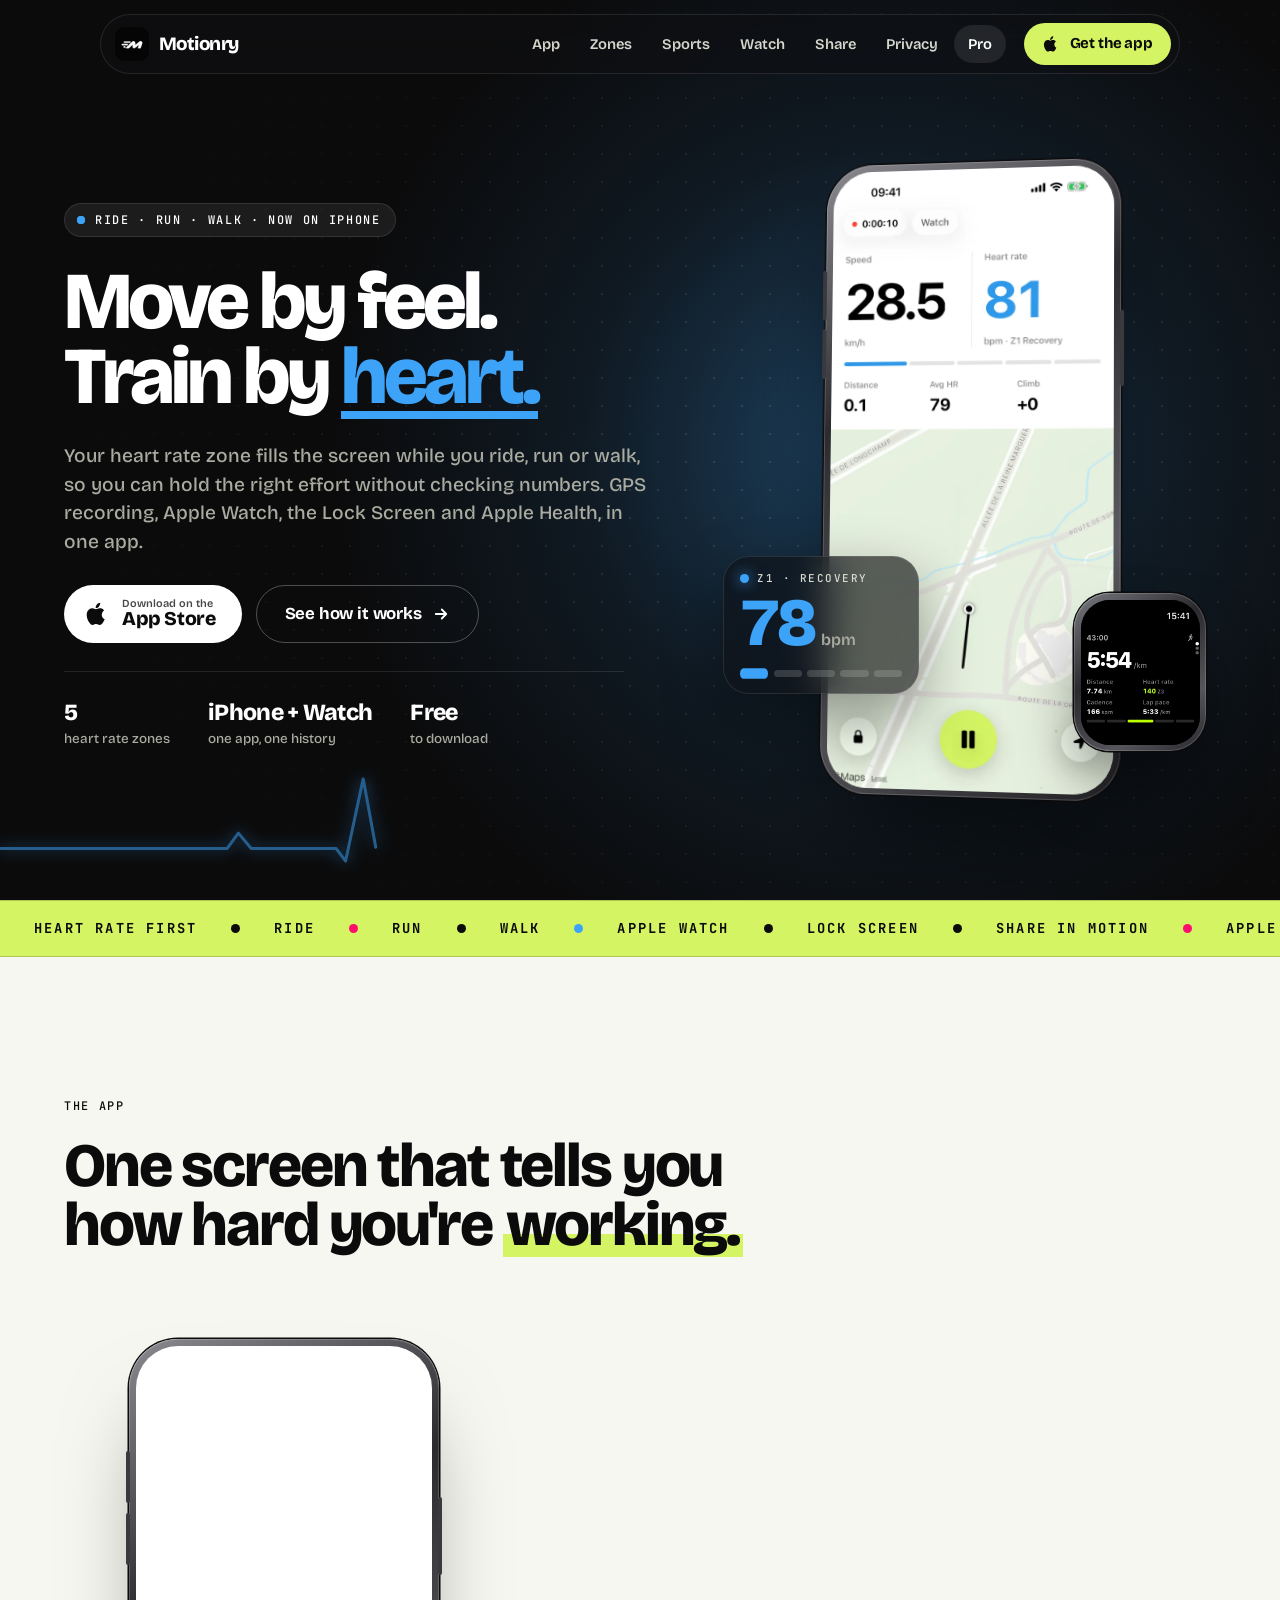
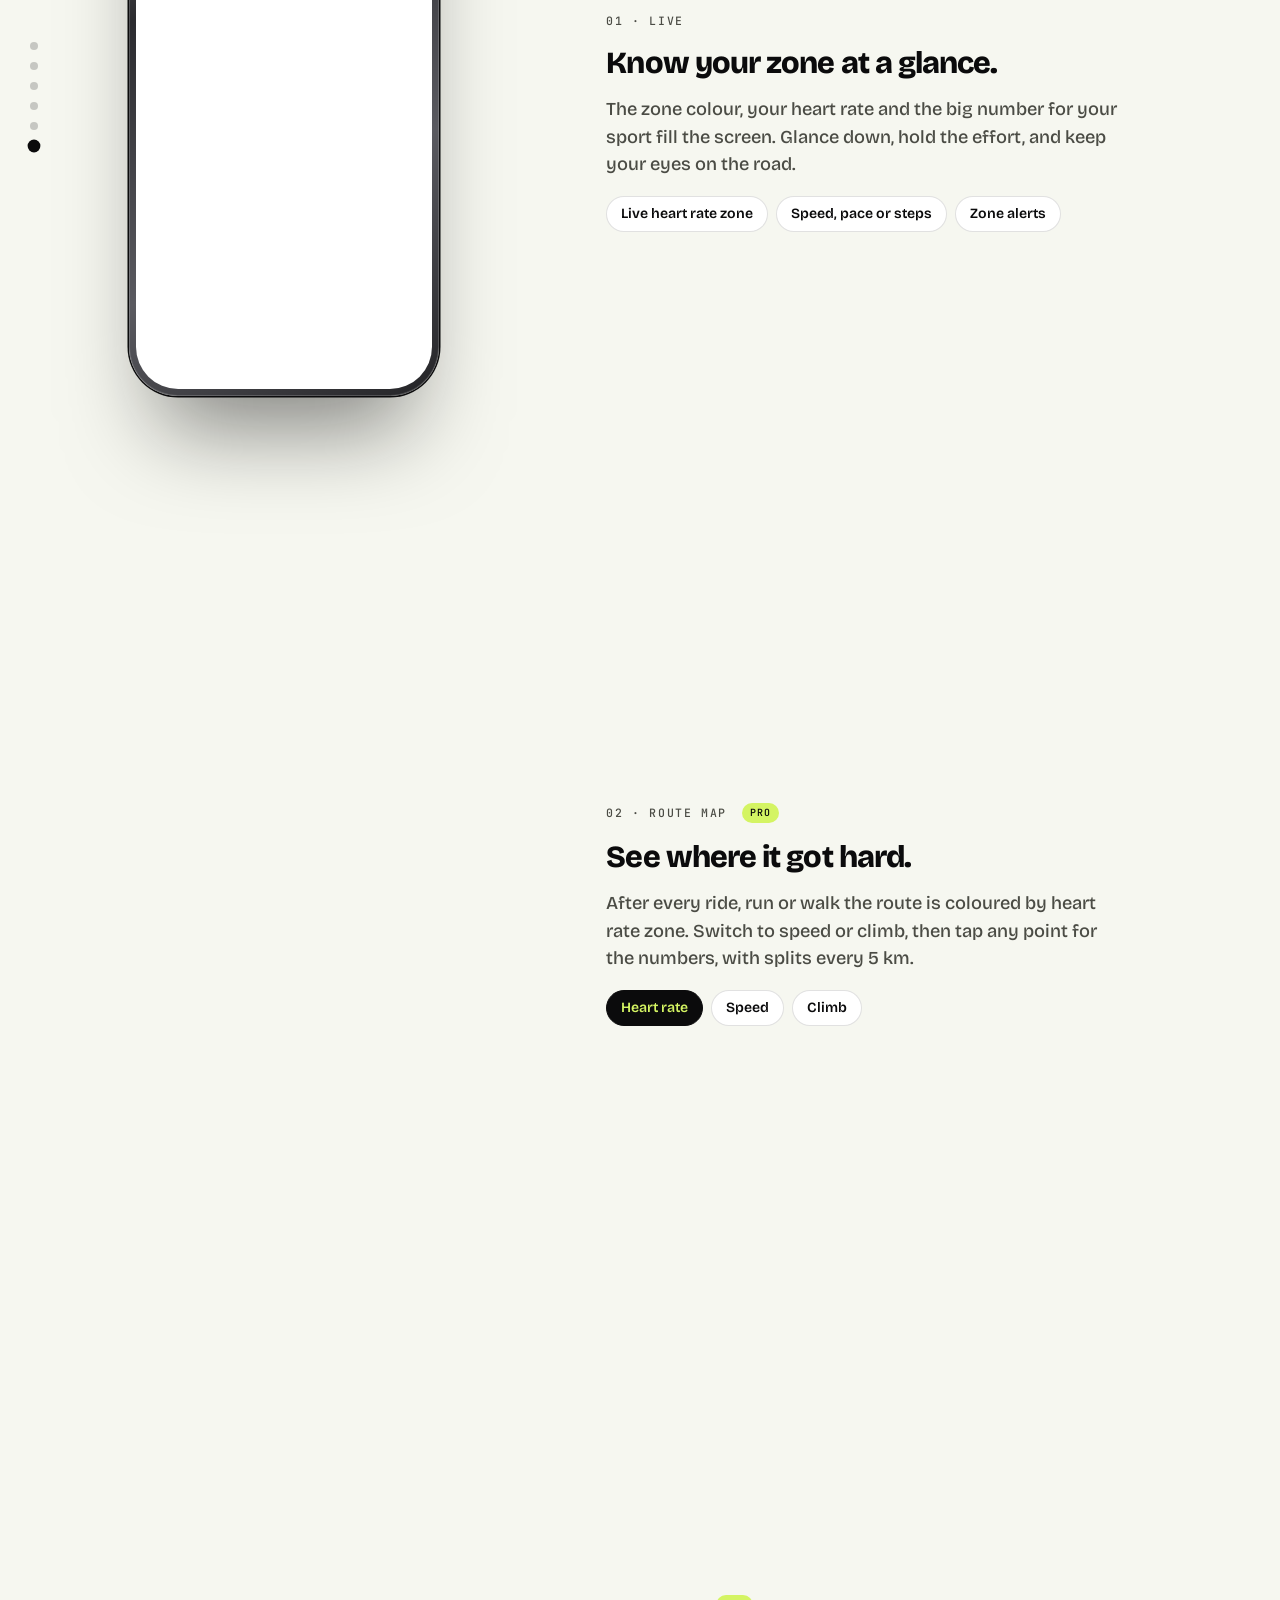
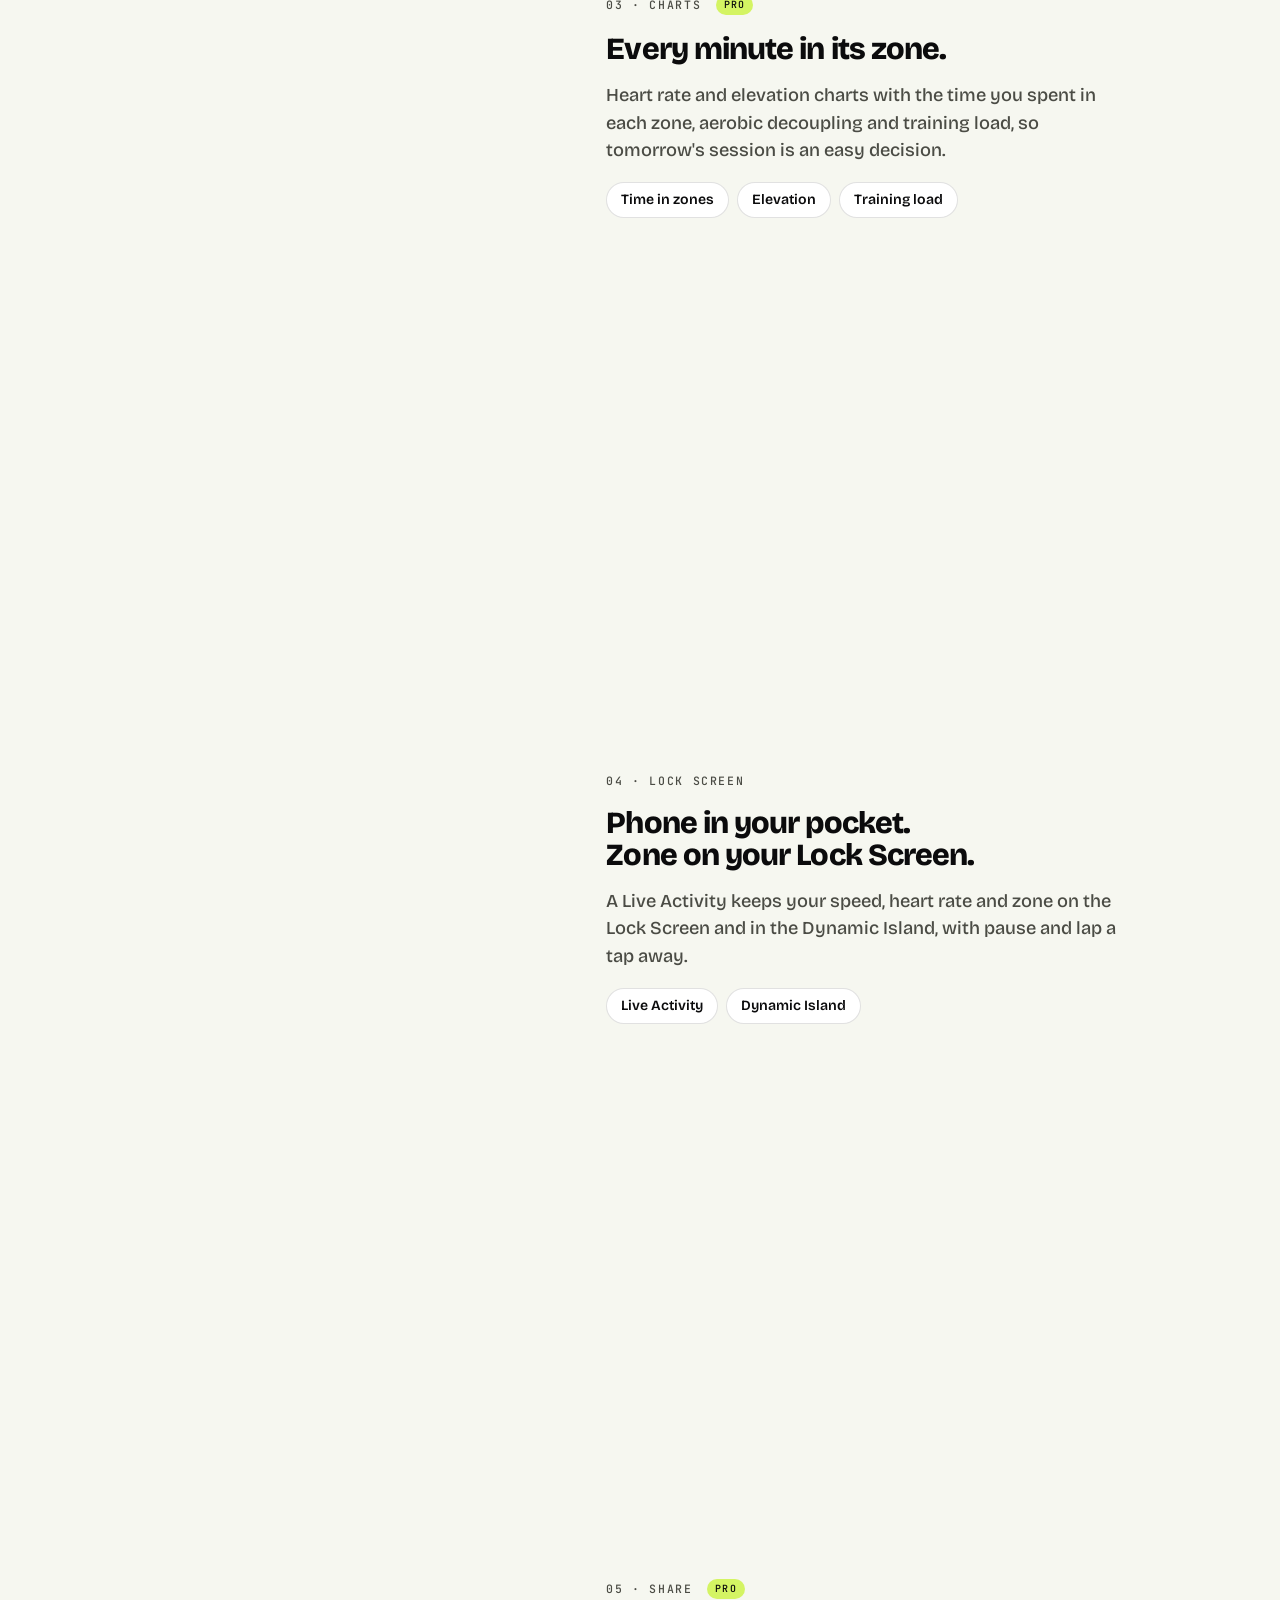
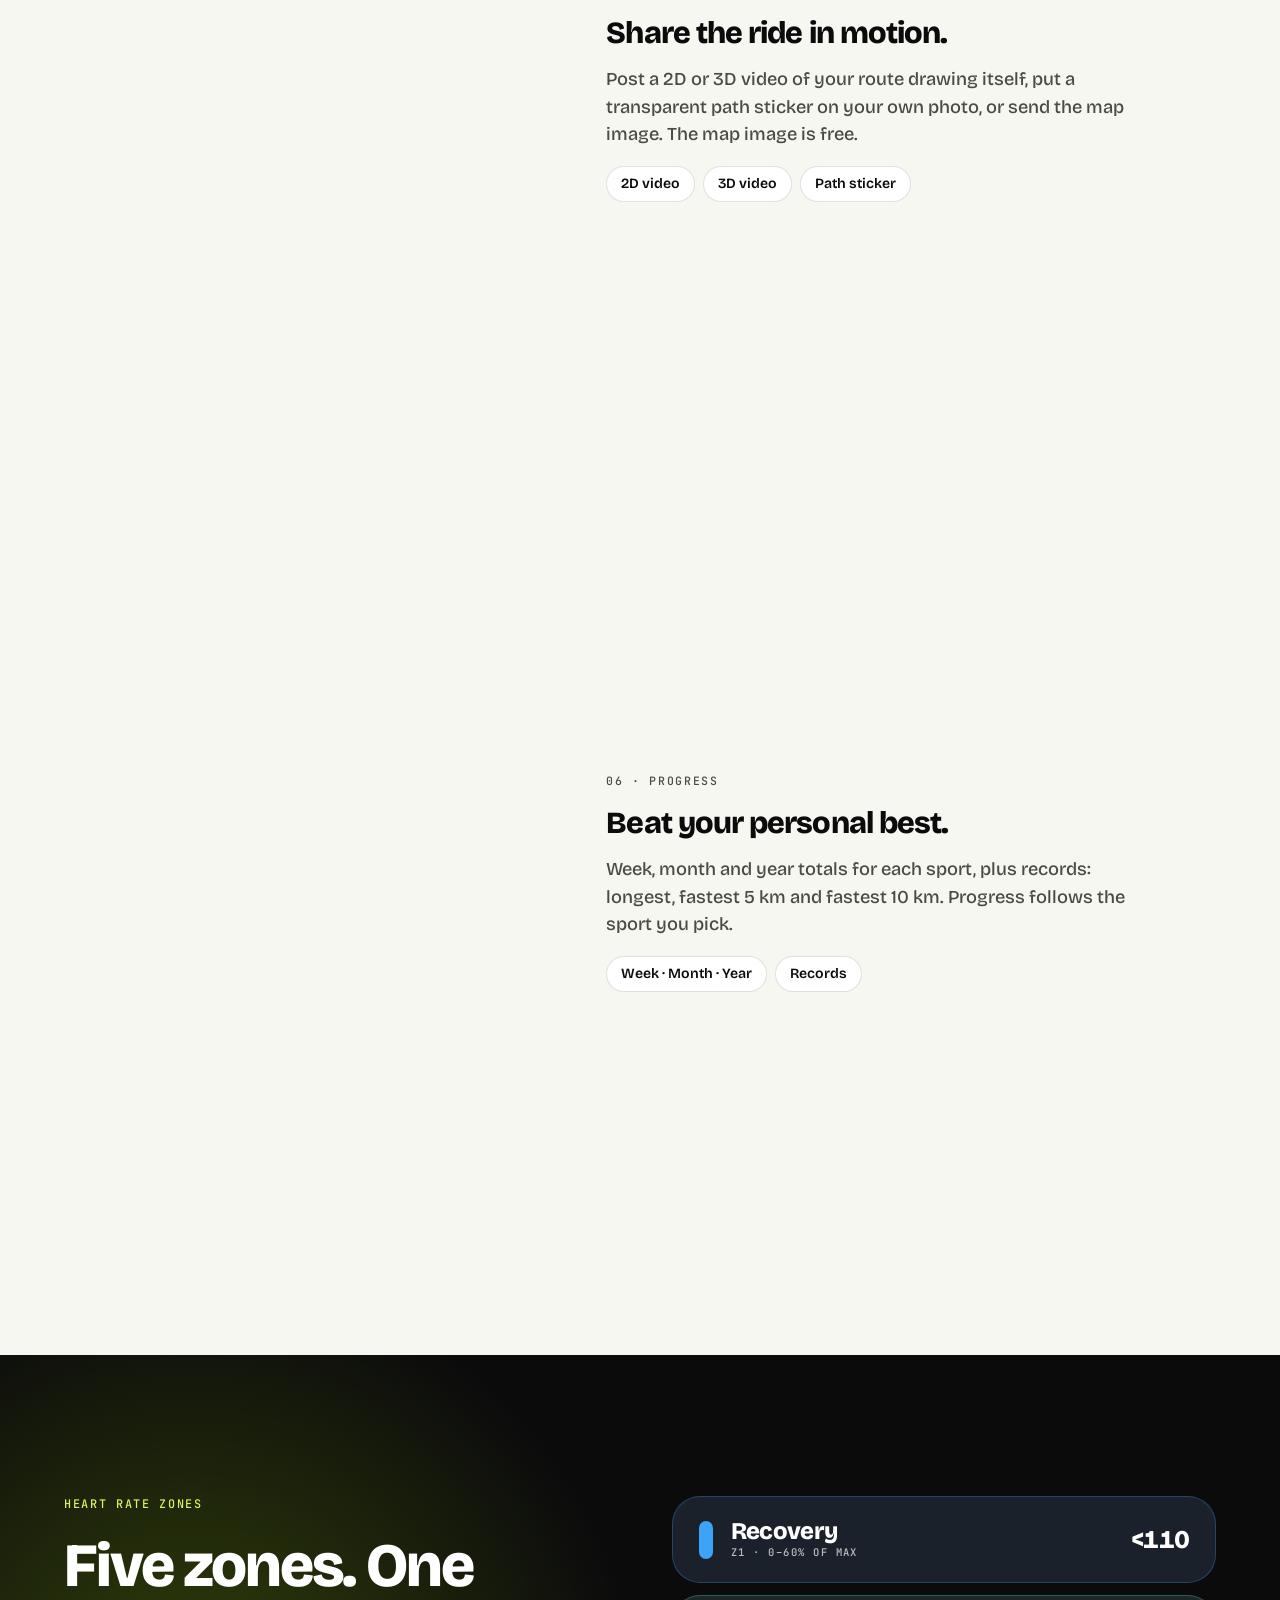
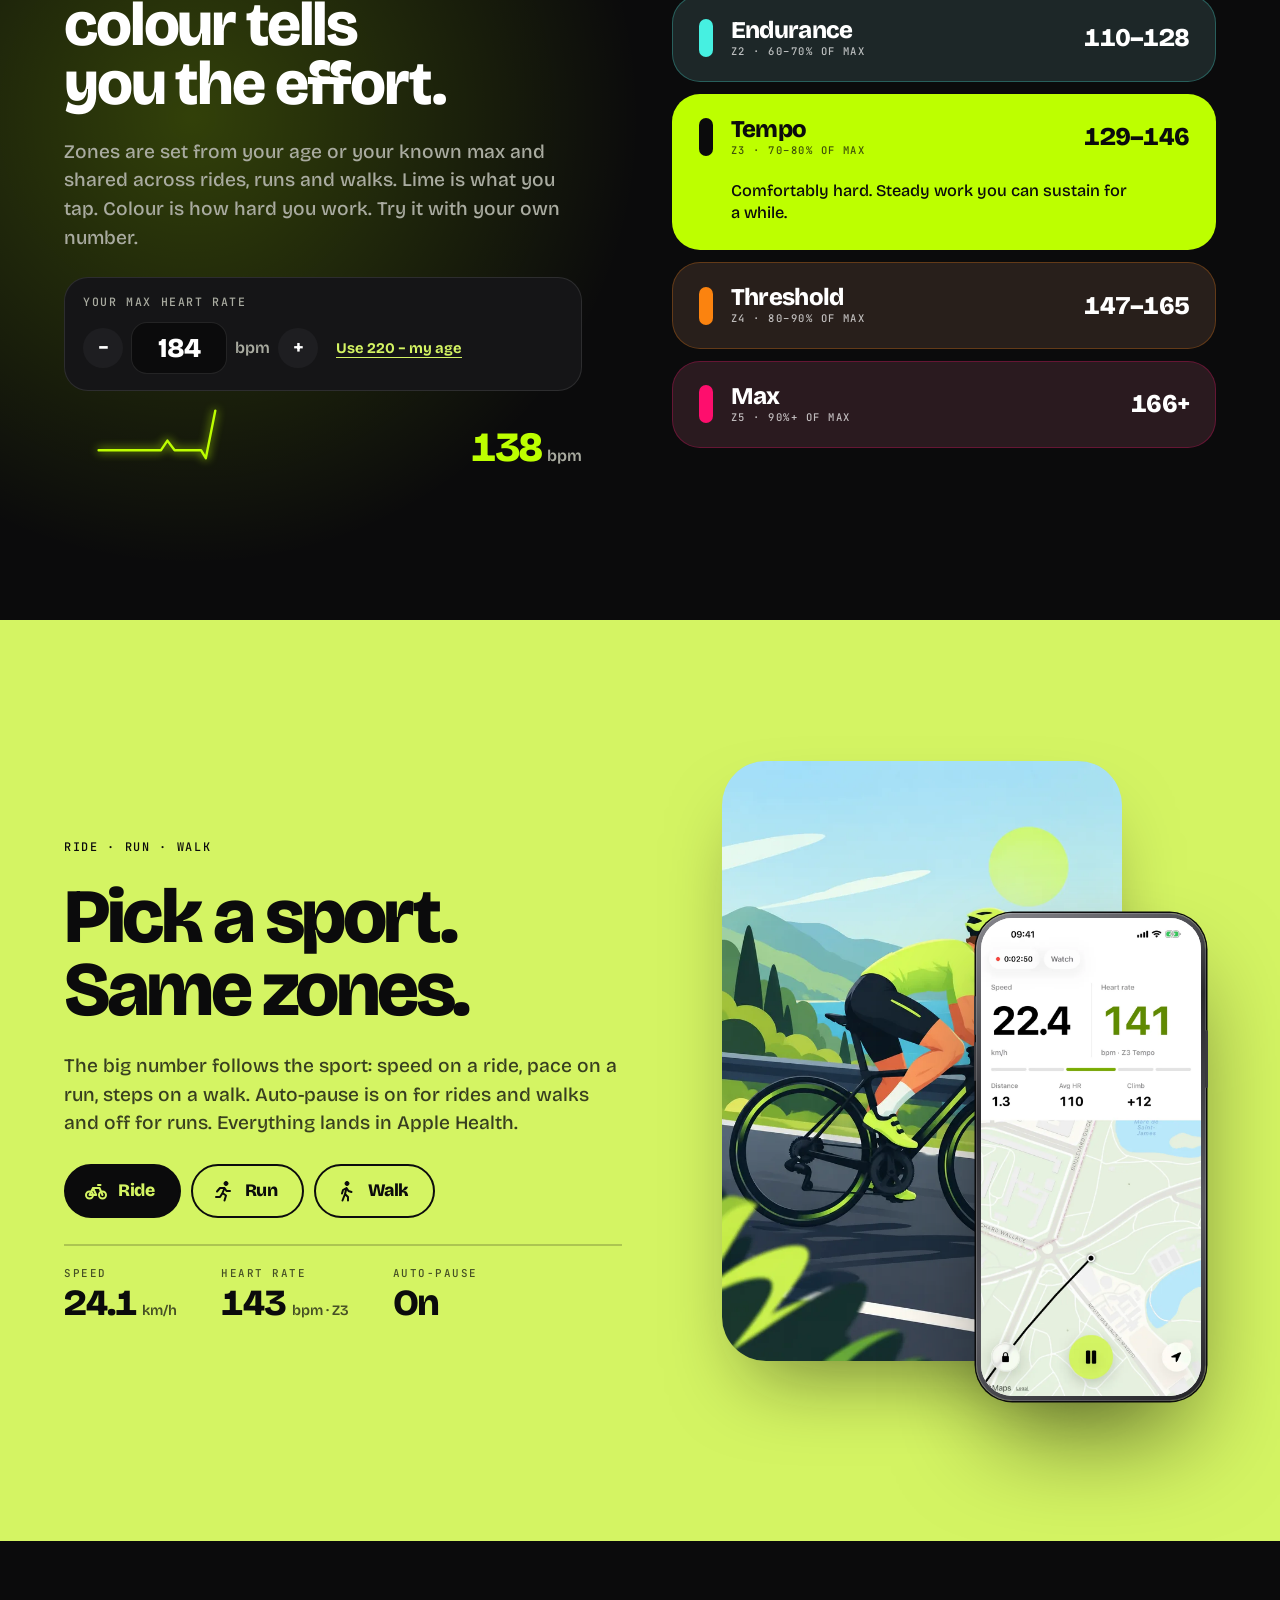
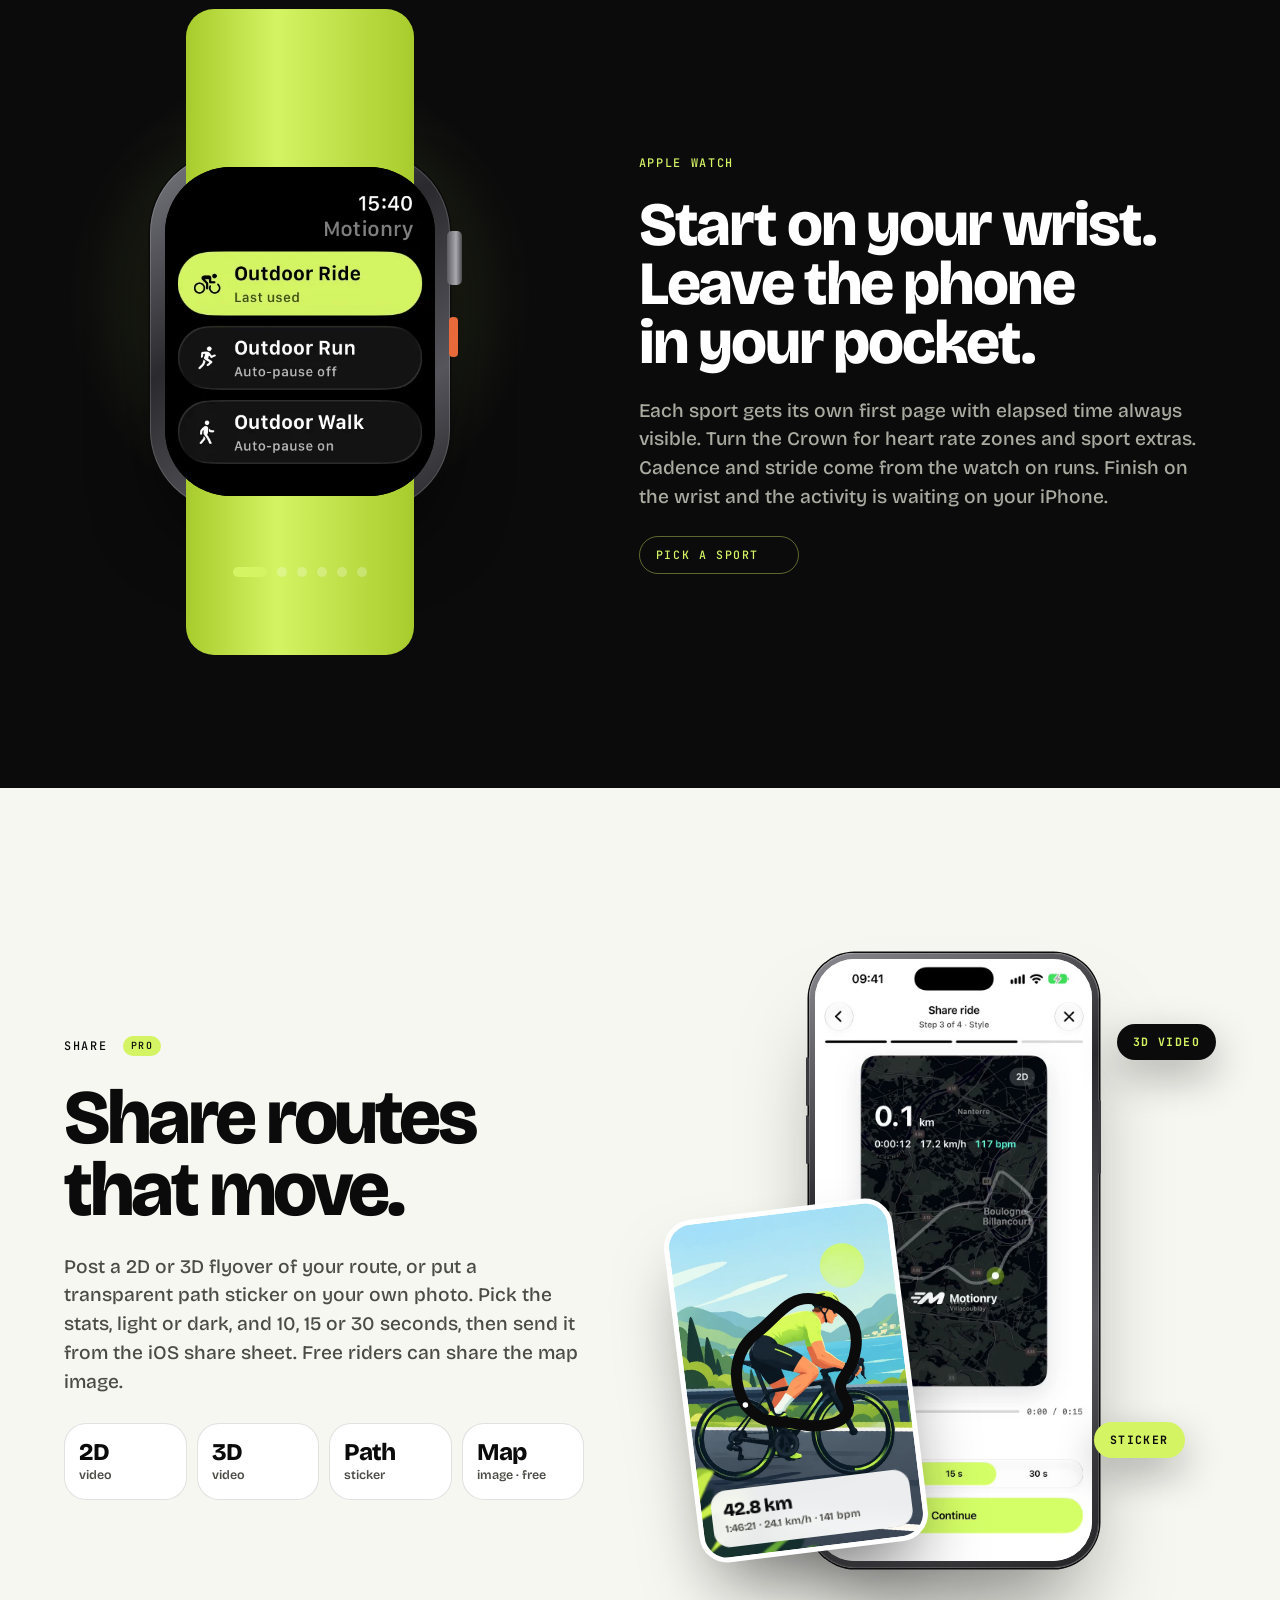
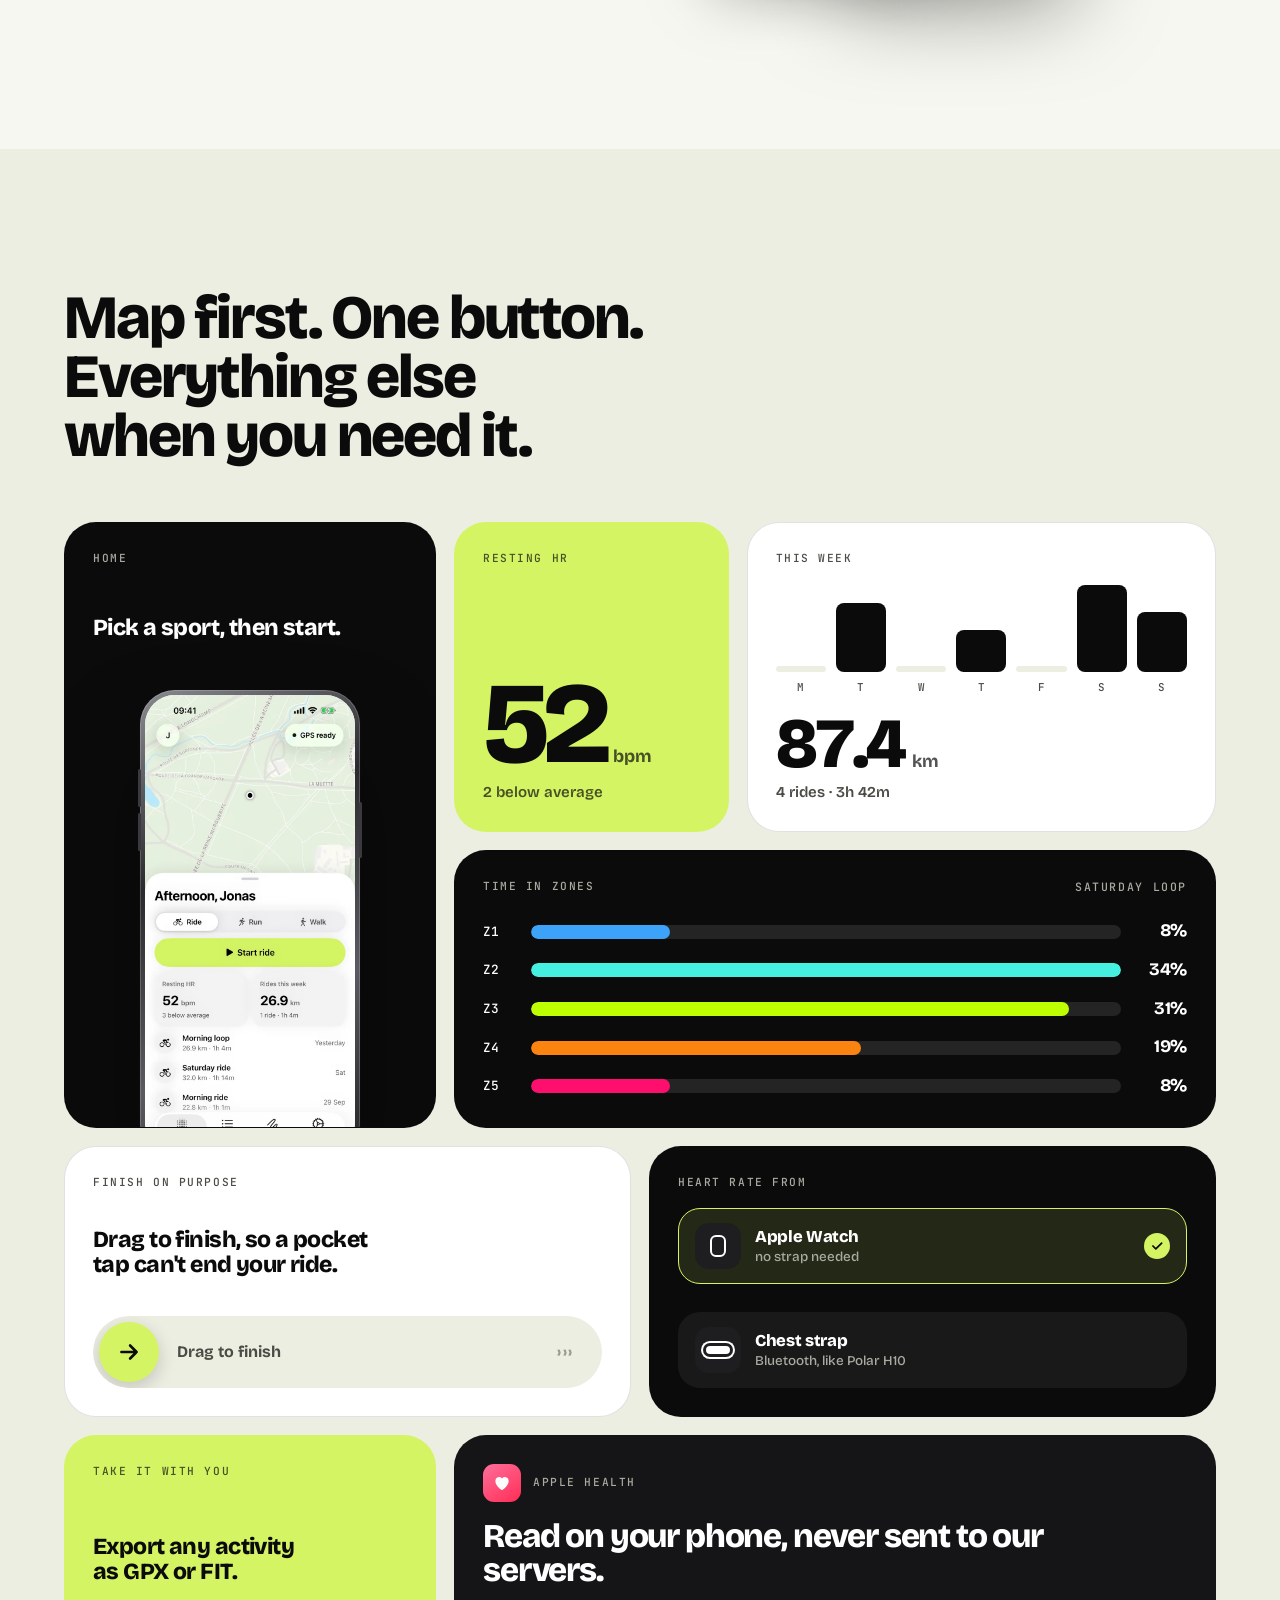
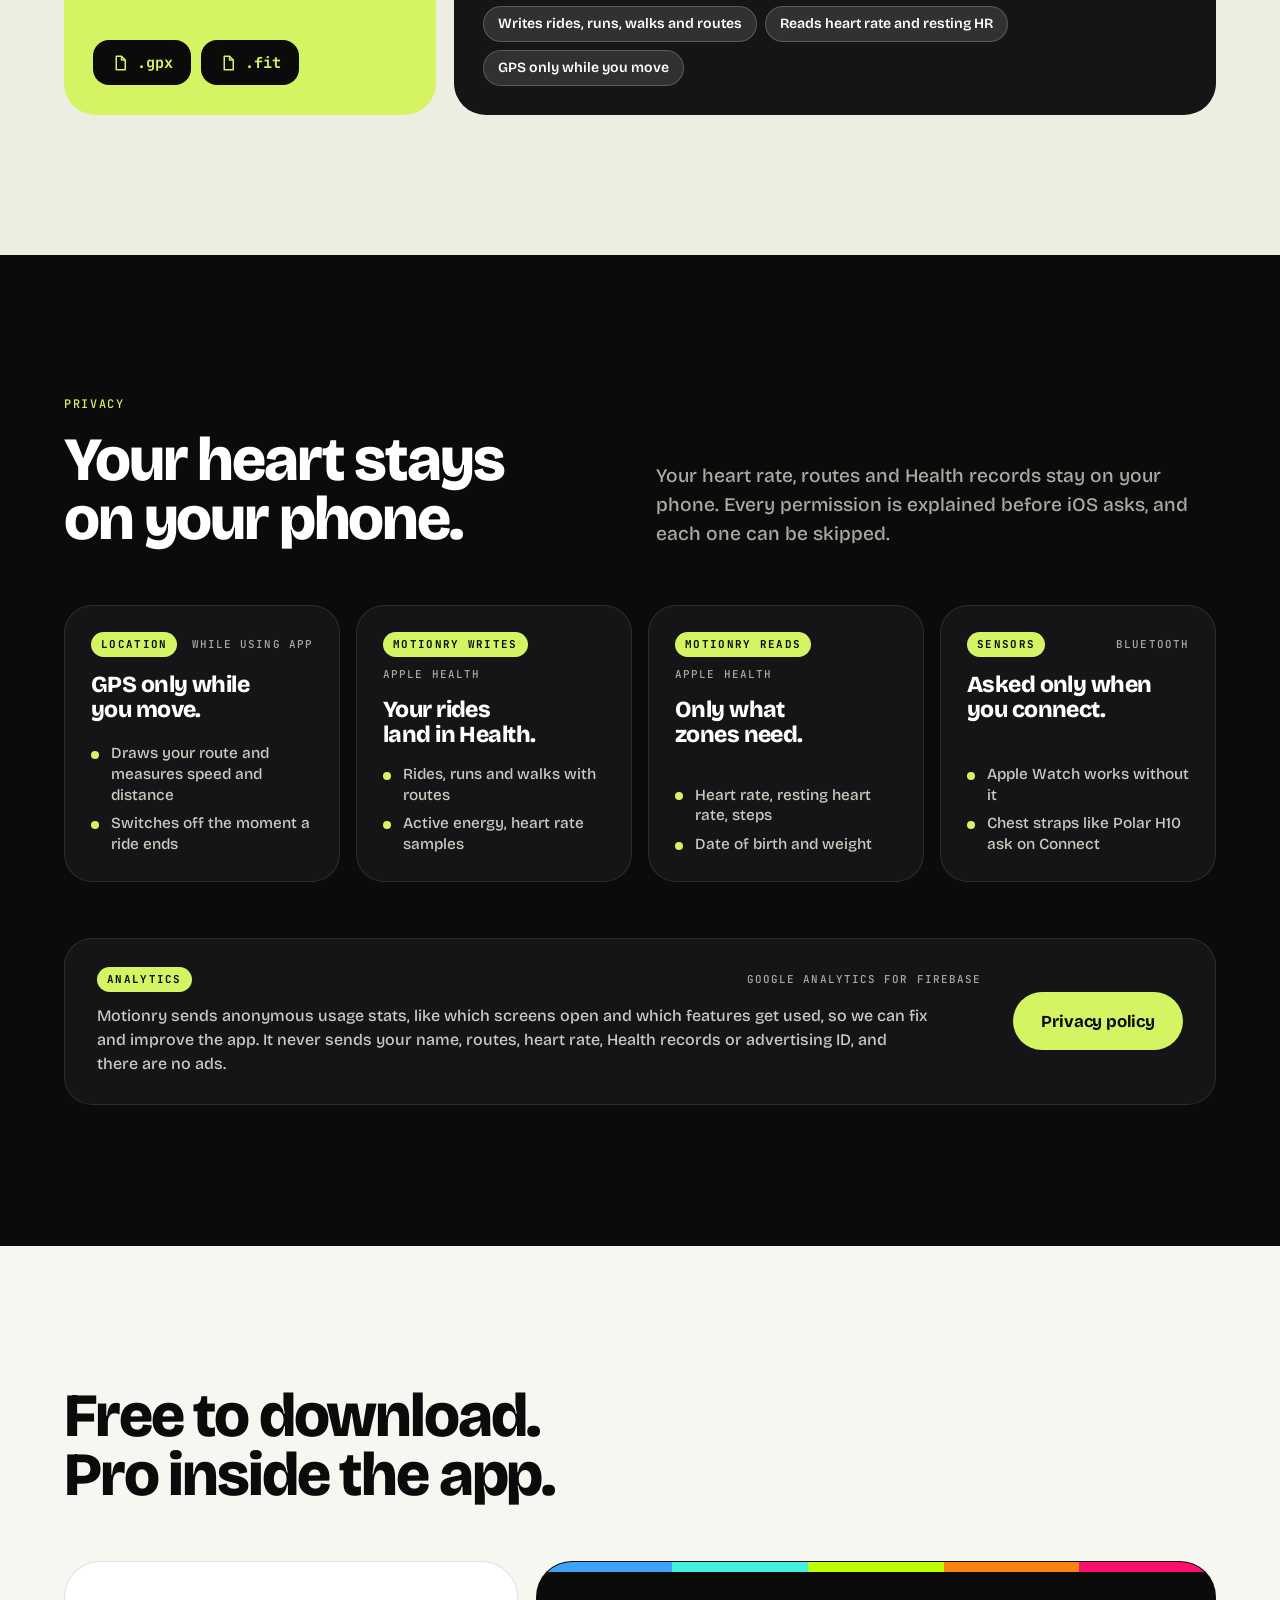
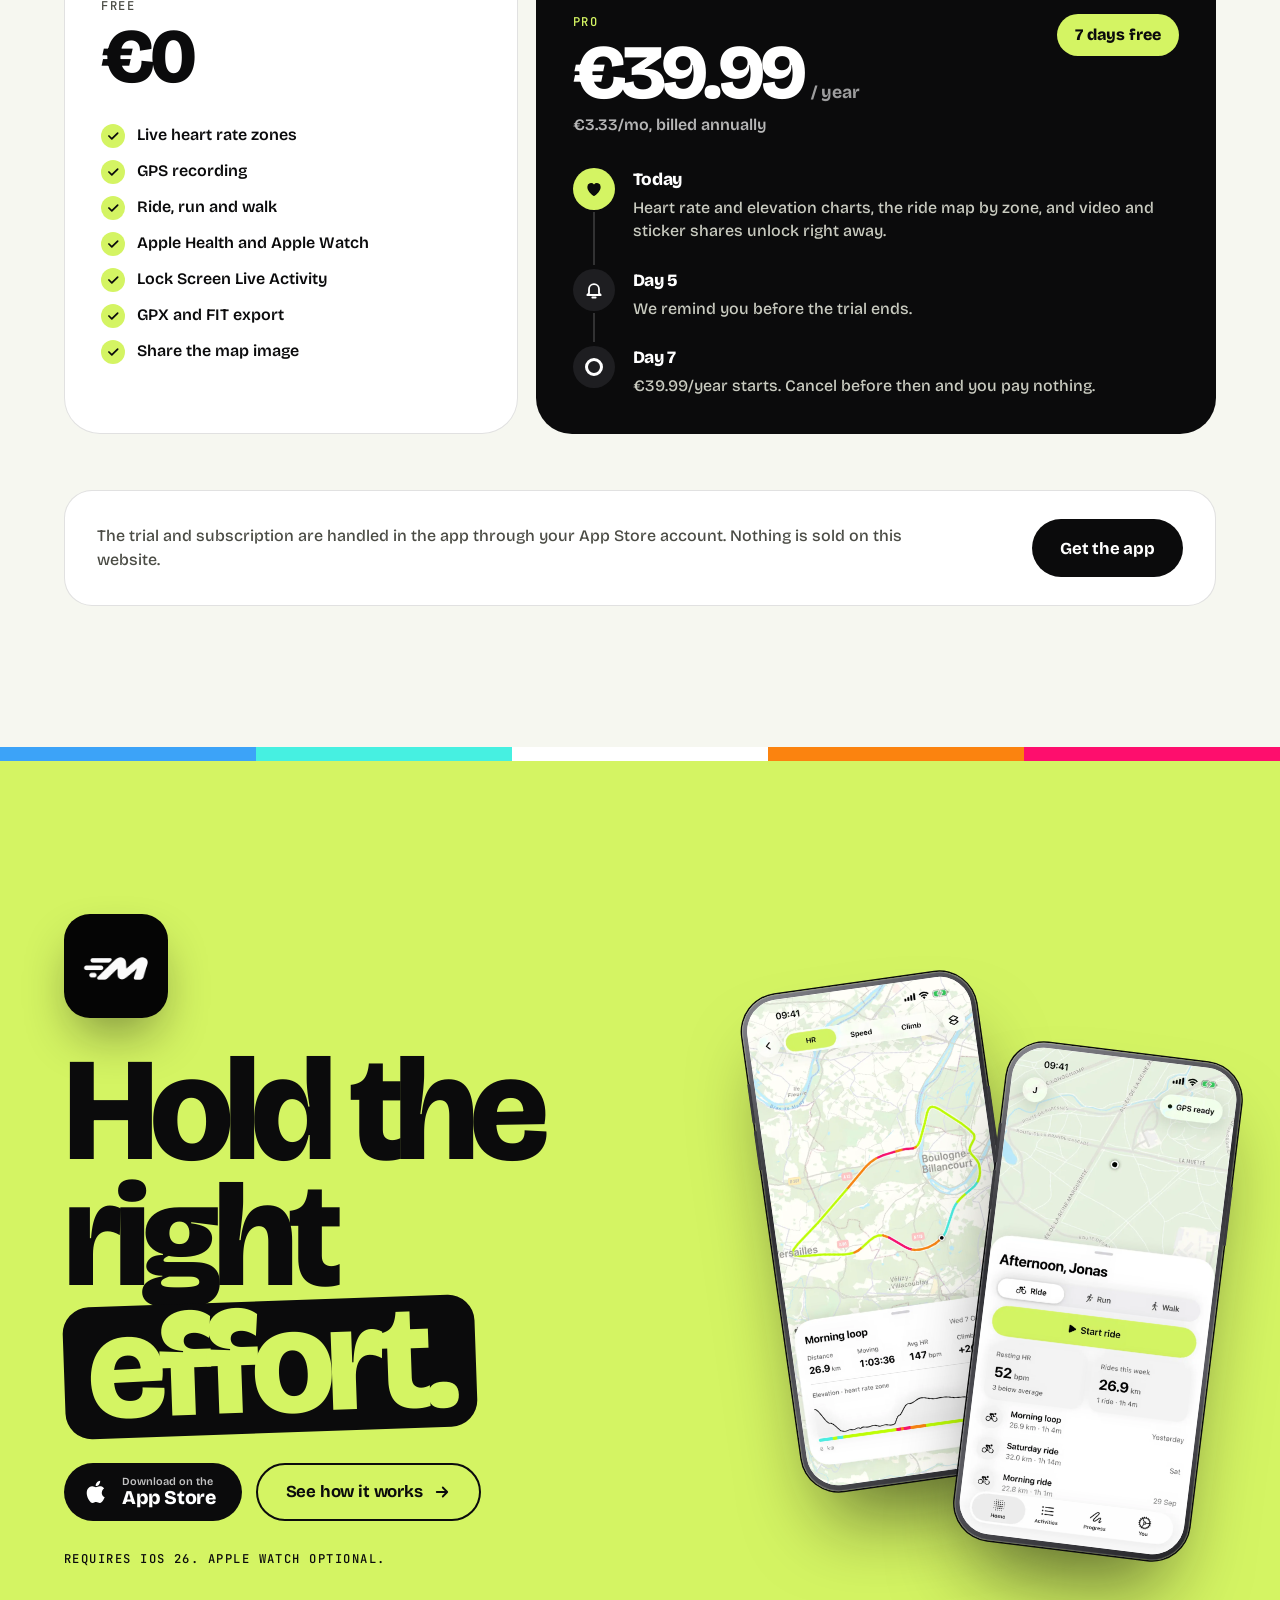
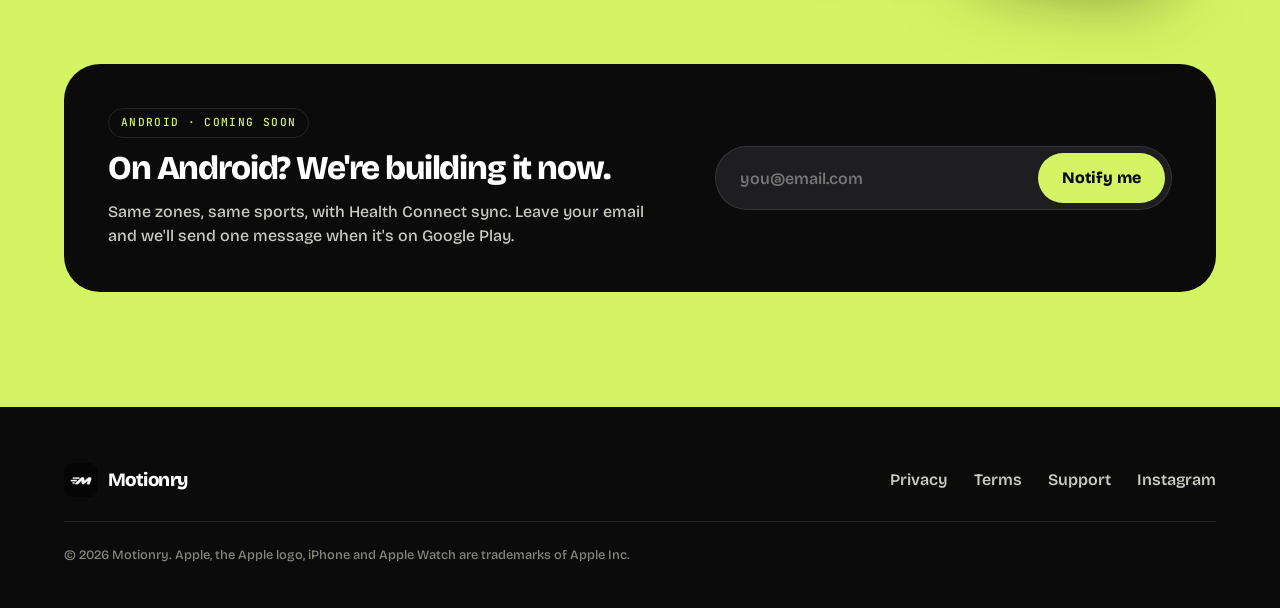
==== commit 710558f0: "feat: redesign the website in the lime and ink look with motion graphics New home page: a hero that " ====
--- a/index.html
+++ b/index.html
@@ -2,252 +2,373 @@
 <html lang="en">
 <head>
   <meta charset="utf-8">
-  <meta name="viewport" content="width=device-width, initial-scale=1">
+  <meta name="viewport" content="width=device-width, initial-scale=1, viewport-fit=cover">
   <title>Motionry · Move by feel. Train by heart.</title>
-  <meta name="description" content="Motionry fills your screen with your heart rate zone while you ride, run or walk. GPS recording, Apple Watch and Apple Health sync, now on iPhone.">
+  <meta name="description" content="Motionry fills your screen with your heart rate zone while you ride, run or walk. GPS recording, Apple Watch, Lock Screen Live Activity and Apple Health sync, now on iPhone.">
+  <meta name="theme-color" content="#0B0B0C">
+  <link rel="canonical" href="https://motionryapp.com/">
+  <meta property="og:type" content="website">
+  <meta property="og:site_name" content="Motionry">
+  <meta property="og:title" content="Motionry · Move by feel. Train by heart.">
+  <meta property="og:description" content="Your heart rate zone fills the screen while you ride, run or walk. Now on iPhone and Apple Watch.">
+  <meta property="og:url" content="https://motionryapp.com/">
+  <meta property="og:image" content="https://motionryapp.com/assets/img/og.jpg">
+  <meta property="og:image:width" content="1200">
+  <meta property="og:image:height" content="630">
+  <meta name="twitter:card" content="summary_large_image">
+  <meta name="apple-itunes-app" content="app-id=6770678614">
+  <link rel="icon" href="favicon.ico" sizes="any">
+  <link rel="icon" type="image/png" sizes="32x32" href="assets/img/favicon-32.png">
+  <link rel="apple-touch-icon" href="assets/img/apple-touch-icon.png">
   <link rel="preconnect" href="https://fonts.googleapis.com">
   <link rel="preconnect" href="https://fonts.gstatic.com" crossorigin>
-  <link href="https://fonts.googleapis.com/css2?family=Geist:wght@400;500;600;700;800&family=Geist+Mono:wght@400;500;600&display=swap" rel="stylesheet">
+  <link href="https://fonts.googleapis.com/css2?family=Bricolage+Grotesque:opsz,wght@12..96,200..800&family=JetBrains+Mono:wght@500;700&display=swap" rel="stylesheet">
   <link rel="stylesheet" href="css/styles.css">
+  <link rel="preload" as="image" href="assets/img/screens/live-z1.webp" fetchpriority="high">
   <script src="js/main.js" defer></script>
 </head>
 <body>
 
-<!-- Shared SVG symbols -->
 <svg class="sprite" aria-hidden="true">
-  <symbol id="i-lock" viewBox="0 0 24 24"><rect x="5" y="11" width="14" height="10" rx="2" fill="currentColor"/><path d="M8 11V8a4 4 0 0 1 8 0v3" stroke="currentColor" stroke-width="2.2" fill="none"/></symbol>
+  <symbol id="i-apple" viewBox="0 0 24 24"><path fill="currentColor" d="M16.4 12.6c0-2.6 2.1-3.8 2.2-3.9-1.2-1.8-3.1-2-3.7-2-1.6-.2-3.1.9-3.9.9-.8 0-2-.9-3.4-.9-1.7 0-3.3 1-4.2 2.6-1.8 3.1-.5 7.7 1.3 10.2.9 1.2 1.9 2.6 3.2 2.6 1.3-.1 1.8-.8 3.3-.8 1.6 0 2 .8 3.4.8 1.4 0 2.3-1.3 3.1-2.5 1-1.4 1.4-2.8 1.4-2.9 0 0-2.7-1-2.7-4.1zM13.9 5c.7-.9 1.2-2.1 1-3.3-1 0-2.3.7-3 1.6-.7.8-1.2 2-1.1 3.2 1.2.1 2.3-.6 3.1-1.5z"/></symbol>
   <symbol id="i-heart" viewBox="0 0 24 24"><path d="M12 20.5s-8-4.8-8-11A4.5 4.5 0 0 1 12 6.6a4.5 4.5 0 0 1 8 2.9c0 6.2-8 11-8 11z" fill="currentColor"/></symbol>
   <symbol id="i-check" viewBox="0 0 24 24"><path d="M5 12l5 5L20 7" stroke="currentColor" stroke-width="3" fill="none" stroke-linecap="round" stroke-linejoin="round"/></symbol>
-  <symbol id="i-play" viewBox="0 0 24 24"><path d="M7 4v16l13-8z" fill="currentColor"/></symbol>
-  <symbol id="i-home" viewBox="0 0 24 24"><path d="M4 11l8-7 8 7v9h-5v-6H9v6H4z" fill="currentColor"/></symbol>
-  <symbol id="i-rides" viewBox="0 0 24 24"><path d="M5 7h14M5 12h14M5 17h9" stroke="currentColor" stroke-width="2.2" stroke-linecap="round"/></symbol>
-  <symbol id="i-progress" viewBox="0 0 24 24"><path d="M6 19v-7M12 19V5M18 19v-10" stroke="currentColor" stroke-width="2.4" stroke-linecap="round"/></symbol>
-  <symbol id="i-you" viewBox="0 0 24 24"><circle cx="12" cy="8" r="4" stroke="currentColor" stroke-width="2" fill="none"/><path d="M4 20c1.5-4 4.5-6 8-6s6.5 2 8 6" stroke="currentColor" stroke-width="2" fill="none" stroke-linecap="round"/></symbol>
+  <symbol id="i-lock" viewBox="0 0 24 24"><rect x="5" y="11" width="14" height="10" rx="2" fill="currentColor"/><path d="M8 11V8a4 4 0 0 1 8 0v3" stroke="currentColor" stroke-width="2.2" fill="none"/></symbol>
   <symbol id="i-bell" viewBox="0 0 24 24"><path d="M6 16V11a6 6 0 0 1 12 0v5l2 2H4zM10 21h4" stroke="currentColor" stroke-width="2.2" fill="none" stroke-linejoin="round" stroke-linecap="round"/></symbol>
-  <symbol id="i-apple" viewBox="0 0 24 24"><path fill="currentColor" d="M16.4 12.6c0-2.6 2.1-3.8 2.2-3.9-1.2-1.8-3.1-2-3.7-2-1.6-.2-3.1.9-3.9.9-.8 0-2-.9-3.4-.9-1.7 0-3.3 1-4.2 2.6-1.8 3.1-.5 7.7 1.3 10.2.9 1.2 1.9 2.6 3.2 2.6 1.3-.1 1.8-.8 3.3-.8 1.6 0 2 .8 3.4.8 1.4 0 2.3-1.3 3.1-2.5 1-1.4 1.4-2.8 1.4-2.9 0 0-2.7-1-2.7-4.1zM13.9 5c.7-.9 1.2-2.1 1-3.3-1 0-2.3.7-3 1.6-.7.8-1.2 2-1.1 3.2 1.2.1 2.3-.6 3.1-1.5z"/></symbol>
-  <!-- Sport icons -->
+  <symbol id="i-arrow" viewBox="0 0 24 24"><path d="M5 12h14M13 6l6 6-6 6" stroke="currentColor" stroke-width="2.4" fill="none" stroke-linecap="round" stroke-linejoin="round"/></symbol>
+  <symbol id="i-close" viewBox="0 0 24 24"><path d="M6 6l12 12M18 6L6 18" stroke="currentColor" stroke-width="2.4" fill="none" stroke-linecap="round"/></symbol>
   <symbol id="i-ride" viewBox="0 0 24 24"><g fill="none" stroke="currentColor" stroke-width="2" stroke-linecap="round" stroke-linejoin="round"><circle cx="5.5" cy="16" r="3.5"/><circle cx="18.5" cy="16" r="3.5"/><path d="M5.5 16L9 9h6.5l3 7M9 9l3.2 7H5.5M14 6h2.5"/></g></symbol>
   <symbol id="i-run" viewBox="0 0 24 24"><circle cx="15" cy="4.5" r="2" fill="currentColor"/><path d="M6 12.5l3-3.5h4.5l-2 5 3.5 2.5-1.5 5M11.5 14L9 18H5M13.5 9l2 3h3.5" fill="none" stroke="currentColor" stroke-width="2" stroke-linecap="round" stroke-linejoin="round"/></symbol>
   <symbol id="i-walk" viewBox="0 0 24 24"><circle cx="13" cy="4.5" r="2" fill="currentColor"/><path d="M12.5 9l-1.5 6 3 3v3.5M11 15l-2.5 6.5M12.5 9L9 11l-1 3.5M12.5 9l2 3 3 1" fill="none" stroke="currentColor" stroke-width="2" stroke-linecap="round" stroke-linejoin="round"/></symbol>
-  <symbol id="i-ios-status" viewBox="0 0 71 13">
-    <rect x="0" y="8" width="3.2" height="4.5" rx=".7" fill="currentColor"/><rect x="4.8" y="5.5" width="3.2" height="7" rx=".7" fill="currentColor"/><rect x="9.6" y="3" width="3.2" height="9.5" rx=".7" fill="currentColor"/><rect x="14.4" y=".5" width="3.2" height="12" rx=".7" fill="currentColor"/>
-    <path d="M32.5 3.7c2.3 0 4.4.9 5.9 2.4l1.1-1.1A9.9 9.9 0 0 0 32.5 2a9.9 9.9 0 0 0-7 3l1.1 1.1a8.3 8.3 0 0 1 5.9-2.4zm0 3.6c1.4 0 2.6.5 3.5 1.4l1.1-1.1a6.6 6.6 0 0 0-9.2 0l1.1 1.1c.9-.9 2.1-1.4 3.5-1.4z" fill="currentColor"/><circle cx="32.5" cy="11" r="1.5" fill="currentColor"/>
-    <rect x="44.5" y=".5" width="23" height="12" rx="3.5" stroke="currentColor" stroke-opacity=".35" fill="none"/><rect x="46" y="2" width="20" height="9" rx="2" fill="currentColor"/><path d="M69 4.5v4c.8-.3 1.5-1.3 1.5-2s-.7-1.7-1.5-2z" fill="currentColor" fill-opacity=".4"/>
-  </symbol>
+  <symbol id="i-file" viewBox="0 0 24 24"><path d="M7 3h7l5 5v13H7z" fill="none" stroke="currentColor" stroke-width="2" stroke-linejoin="round"/><path d="M14 3v5h5" fill="none" stroke="currentColor" stroke-width="2" stroke-linejoin="round"/></symbol>
 </svg>
 
-<header class="nav">
+<div class="progress" aria-hidden="true"><span data-progress></span></div>
+<a class="skip" href="#main">Skip to content</a>
+
+<header class="nav" data-nav>
   <div class="nav__bar">
-    <a href="#top" class="brand">
-      <span class="brand__mark"><span></span></span>
+    <a href="#top" class="brand" aria-label="Motionry home">
+      <img src="assets/img/icon-192.png" alt="" width="34" height="34" class="brand__icon">
       <span class="brand__name">Motionry</span>
     </a>
-    <nav class="nav__links" aria-label="Primary">
+    <nav class="nav__links" id="nav-links" aria-label="Primary">
+      <a href="#story" class="nav__link">App</a>
       <a href="#zones" class="nav__link">Zones</a>
-      <a href="#map" class="nav__link">Route map</a>
-      <a href="#iphone" class="nav__link">iPhone &amp; Watch</a>
+      <a href="#sports" class="nav__link">Sports</a>
+      <a href="#watch" class="nav__link">Watch</a>
       <a href="#share" class="nav__link">Share</a>
       <a href="#privacy" class="nav__link">Privacy</a>
       <a href="#pro" class="nav__link">Pro</a>
-      <a href="https://apps.apple.com/app/motionry-run-ride-walk/id6770678614" class="btn btn--dark btn--icon"><svg><use href="#i-apple"/></svg>App Store</a>
     </nav>
+    <a href="https://apps.apple.com/app/motionry-run-ride-walk/id6770678614" class="btn btn--lime btn--sm nav__cta"><svg><use href="#i-apple"/></svg><span>Get the app</span></a>
+    <button class="nav__toggle" type="button" aria-label="Menu" aria-expanded="false" aria-controls="nav-links" data-nav-toggle><span></span><span></span></button>
   </div>
 </header>
 
-<main>
+<main id="main">
 
   <!-- 01 Hero -->
-  <section id="top" class="hero dark">
-    <div class="container hero__grid">
+  <section id="top" class="hero" data-hero>
+    <div class="hero__bg" aria-hidden="true">
+      <div class="hero__glow"></div>
+      <div class="hero__dots"></div>
+      <svg class="hero__ecg" viewBox="0 0 1600 220" preserveAspectRatio="none">
+        <path class="hero__ecg-line" d="M0 120 H260 l24 0 l14 -22 l16 22 H420 l12 18 l22 -118 l24 150 l14 -50 H640 q40 -36 80 0 H900 l12 0 l14 -22 l16 22 H1060 l12 18 l22 -118 l24 150 l14 -50 H1280 q40 -36 80 0 H1600"/>
+      </svg>
+    </div>
+
+    <div class="container hero__inner">
       <div class="hero__copy">
-        <div class="eyebrow eyebrow--live" data-reveal="0">
-          <span class="pulse-dot"><span></span><span></span></span>
-          Ride · Run · Walk · Now on iPhone
-        </div>
-        <h1 class="display" data-reveal="1">Move by feel. Train by <span class="zone-text">heart.</span></h1>
-        <p class="lead lead--dark hero__lead" data-reveal="2">Your heart rate zone fills the screen while you ride, run or walk, so you can hold the right effort without checking numbers. Records with GPS, starts from Apple Watch and syncs with Apple Health.</p>
-        <div class="store-buttons" data-reveal="3">
-          <a href="https://apps.apple.com/app/motionry-run-ride-walk/id6770678614" class="store-btn store-btn--light">
+        <div class="eyebrow eyebrow--live" data-reveal="0"><span class="pulse-dot"></span>Ride · Run · Walk · Now on iPhone</div>
+        <h1 class="display" data-reveal="1">Move by feel.<br>Train by <span class="hl-zone">heart.</span></h1>
+        <p class="lead lead--dark hero__lead" data-reveal="2">Your heart rate zone fills the screen while you ride, run or walk, so you can hold the right effort without checking numbers. GPS recording, Apple Watch, the Lock Screen and Apple Health, in one app.</p>
+        <div class="hero__cta" data-reveal="3">
+          <a href="https://apps.apple.com/app/motionry-run-ride-walk/id6770678614" class="store-btn">
             <svg class="store-btn__logo"><use href="#i-apple"/></svg>
             <span class="store-btn__text"><small>Download on the</small><strong>App Store</strong></span>
           </a>
-          <a href="#android" class="store-btn store-btn--dashed">
-            <span class="store-btn__text"><small>Android</small><strong>Coming soon · Get notified</strong></span>
-          </a>
-        </div>
-        <div class="sport-picker" data-reveal="3">
-          <div class="mono-label">Pick a sport</div>
-          <div class="segmented segmented--dark" role="tablist" aria-label="Sport" data-sports>
-            <button type="button" role="tab" class="is-active" data-sport="ride">Ride</button>
-            <button type="button" role="tab" data-sport="run">Run</button>
-            <button type="button" role="tab" data-sport="walk">Walk</button>
-          </div>
-        </div>
-      </div>
-
-      <div class="hero__visual" data-reveal="2">
-        <div class="hero__glow"></div>
-        <div class="hero__phone">
-          <div class="device-scale device-scale--hero">
-            <div class="ios-device ios-device--dark">
-              <div class="ios-device__island"></div>
-              <div class="ios-device__status"><span>9:41</span><svg><use href="#i-ios-status"/></svg></div>
-
-              <div class="ride-screen">
-                <div class="ride-screen__pills">
-                  <div class="glass-pill glass-pill--dark"><span class="rec-dot"></span><span data-live="elapsed">1:18:42</span></div>
-                  <div class="glass-pill glass-pill--dark glass-pill--muted"><svg class="glass-pill__icon"><use data-live="sport-icon" href="#i-ride"/></svg><span data-live="sport-name">Ride</span></div>
-                </div>
-                <div class="ride-screen__metrics" data-live="metrics">
-                  <div>
-                    <div class="ride-label" data-live="m1-label">Speed</div>
-                    <div class="ride-value" data-live="m1">24.1</div>
-                    <div class="ride-label" data-live="m1-unit">km/h</div>
-                  </div>
-                  <div class="ride-screen__hr">
-                    <div class="ride-label">Heart rate</div>
-                    <div class="ride-value zone-text" data-live="hr">141</div>
-                    <div class="ride-label">bpm · <span data-live="zone-label">Z3 Tempo</span></div>
-                  </div>
-                </div>
-                <div class="zone-segments" data-live="segments">
-                  <span></span><span></span><span></span><span></span><span></span>
-                </div>
-                <div class="ride-screen__stats">
-                  <div><div class="ride-label" data-live="stat-label-0">Distance</div><div class="ride-stat"><strong data-live="stat-value-0">32.6</strong><span data-live="stat-unit-0">km</span></div></div>
-                  <div><div class="ride-label" data-live="stat-label-1">Avg HR</div><div class="ride-stat"><strong data-live="stat-value-1">141</strong><span data-live="stat-unit-1"></span></div></div>
-                  <div><div class="ride-label" data-live="stat-label-2">Climb</div><div class="ride-stat"><strong data-live="stat-value-2">+412</strong><span data-live="stat-unit-2">m</span></div></div>
-                </div>
-                <div class="ride-screen__map map-bg map-bg--dark">
-                  <svg class="ride-screen__route" viewBox="0 0 200 200">
-                    <path data-route stroke="rgba(255,255,255,.22)" stroke-width="5"/>
-                    <path data-route data-live="route-progress" class="zone-stroke" pathLength="100" stroke-width="5" stroke-linecap="round" stroke-dasharray="0 100"/>
-                    <circle data-live="route-dot" cx="42" cy="150" r="6" fill="#fff" stroke="#000" stroke-width="2.5"/>
-                  </svg>
-                  <div class="ride-controls">
-                    <div class="ride-controls__side"><svg><use href="#i-lock"/></svg></div>
-                    <div class="ride-controls__pause"><span></span><span></span></div>
-                    <div class="ride-controls__side"><svg viewBox="0 0 24 24"><path d="M3 11l18-8-8 18-2-8z" fill="#fff"/></svg></div>
-                  </div>
-                </div>
+          <a href="#story" class="btn btn--ghost btn--lg">See how it works<svg><use href="#i-arrow"/></svg></a>
+        </div>
+        <ul class="hero__facts" data-reveal="4">
+          <li><strong>5</strong><span>heart rate zones</span></li>
+          <li><strong>iPhone + Watch</strong><span>one app, one history</span></li>
+          <li><strong>Free</strong><span>to download</span></li>
+        </ul>
+      </div>
+
+      <div class="hero__stage" data-reveal="2">
+        <div class="rings" aria-hidden="true"><span></span><span></span><span></span></div>
+        <div class="tilt" data-tilt>
+          <div class="phone phone--hero" style="--w: min(78vw, 300px)">
+            <div class="phone__screen">
+              <img class="live is-on" data-live-img="0" src="assets/img/screens/live-z1.webp" alt="Motionry live ride in Zone 1, heart rate 78 bpm" width="720" height="1565" decoding="async">
+              <img class="live" data-live-img="1" src="assets/img/screens/live-z2.webp" alt="" width="720" height="1565" decoding="async">
+              <img class="live" data-live-img="2" src="assets/img/screens/live-z3.webp" alt="" width="720" height="1565" decoding="async">
+              <img class="live" data-live-img="3" src="assets/img/screens/live-z4.webp" alt="" width="720" height="1565" decoding="async">
+              <img class="live" data-live-img="4" src="assets/img/screens/live-z5.webp" alt="" width="720" height="1565" decoding="async">
+            </div>
+          </div>
+        </div>
+
+        <div class="hud" aria-live="off">
+          <div class="hud__top"><span class="hud__dot"></span><span data-zone-name>Z1 · Recovery</span></div>
+          <div class="hud__hr"><strong data-hr>78</strong><span>bpm</span></div>
+          <div class="zone-segments" data-segments><span></span><span></span><span></span><span></span><span></span></div>
+        </div>
+
+        <div class="alert-card" data-alert>
+          <span class="alert-card__bar"></span>
+          <div><strong>4 minutes in Zone 5</strong><span>Longer than any ride this month. Ease off if this wasn't planned.</span></div>
+        </div>
+
+        <div class="watch-card">
+          <div class="watch watch--sm" style="--w: 132px"><div class="watch__screen"><img src="assets/img/watch/watch-run.webp" alt="" width="422" height="514" loading="lazy"></div></div>
+        </div>
+      </div>
+    </div>
+  </section>
+
+  <!-- 02 Marquee -->
+  <div class="marquee" aria-hidden="true">
+    <div class="marquee__track">
+      <span>Heart rate first</span><i></i><span>Ride</span><i></i><span>Run</span><i></i><span>Walk</span><i></i><span>Apple Watch</span><i></i><span>Lock Screen</span><i></i><span>Share in motion</span><i></i><span>Apple Health</span><i></i><span>GPX &amp; FIT</span><i></i>
+      <span>Heart rate first</span><i></i><span>Ride</span><i></i><span>Run</span><i></i><span>Walk</span><i></i><span>Apple Watch</span><i></i><span>Lock Screen</span><i></i><span>Share in motion</span><i></i><span>Apple Health</span><i></i><span>GPX &amp; FIT</span><i></i>
+    </div>
+  </div>
+
+  <!-- 03 Story: one pinned phone, six chapters -->
+  <section id="story" class="story" data-story>
+    <div class="container story__head">
+      <div class="eyebrow eyebrow--dark" data-reveal="0">The app</div>
+      <h2 class="h1" data-reveal="1">One screen that tells you<br>how hard you're <span class="hl">working.</span></h2>
+    </div>
+
+    <div class="container story__layout">
+      <div class="story__stage">
+        <div class="story__sticky">
+          <div class="phone phone--story" style="--w: min(62vw, 310px)">
+            <div class="phone__screen">
+              <div class="layer is-on" data-layer="live">
+                <img class="live is-on" data-story-live="0" src="assets/img/screens/live-z1.webp" alt="" width="720" height="1565" decoding="async">
+                <img class="live" data-story-live="1" src="assets/img/screens/live-z2.webp" alt="" width="720" height="1565" decoding="async">
+                <img class="live" data-story-live="2" src="assets/img/screens/live-z3.webp" alt="" width="720" height="1565" decoding="async">
+                <img class="live" data-story-live="3" src="assets/img/screens/live-z4.webp" alt="" width="720" height="1565" decoding="async">
+                <img class="live" data-story-live="4" src="assets/img/screens/live-z5.webp" alt="" width="720" height="1565" decoding="async">
               </div>
-
-              <div class="ios-device__home"></div>
+              <div class="layer" data-layer="map" data-cycle="2300" role="img" aria-label="Route map coloured by heart rate, then speed, then climb">
+                <img class="live is-on" src="assets/img/screens/route-hr.webp" alt="Route coloured by heart rate zone" width="720" height="1565" loading="lazy" decoding="async">
+                <img class="live" src="assets/img/screens/route-speed.webp" alt="Route coloured by speed" width="720" height="1565" loading="lazy" decoding="async">
+                <img class="live" src="assets/img/screens/route-climb.webp" alt="Route coloured by climb" width="720" height="1565" loading="lazy" decoding="async">
+              </div>
+              <div class="layer" data-layer="charts" data-cycle="2600" role="img" aria-label="Heart rate, speed and elevation charts">
+                <img class="live is-on" src="assets/img/screens/zones-chart.webp" alt="Heart rate chart with time in each zone" width="720" height="1565" loading="lazy" decoding="async">
+                <img class="live" src="assets/img/screens/speed-chart.webp" alt="Speed and elevation charts" width="720" height="1565" loading="lazy" decoding="async">
+              </div>
+              <div class="layer" data-layer="lock"><img src="assets/img/screens/lock.webp" alt="Live Activity on the Lock Screen showing speed, heart rate and zone" width="720" height="1565" loading="lazy" decoding="async"></div>
+              <div class="layer" data-layer="share" data-cycle="2300" role="img" aria-label="The share flow: pick a format, preview the route drawing, choose the stats">
+                <img class="live is-on" src="assets/img/screens/share-format.webp" alt="Choosing a share format" width="720" height="1565" loading="lazy" decoding="async">
+                <img class="live" src="assets/img/screens/share.webp" alt="The share video preview drawing a route" width="720" height="1565" loading="lazy" decoding="async">
+                <img class="live" src="assets/img/screens/share-dark.webp" alt="Share card with stats on a dark map" width="720" height="1565" loading="lazy" decoding="async">
+              </div>
+              <div class="layer" data-layer="progress" data-cycle="2600" role="img" aria-label="Progress totals and personal records">
+                <img class="live is-on" src="assets/img/screens/progress.webp" alt="Progress totals by week, month and year" width="720" height="1565" loading="lazy" decoding="async">
+                <img class="live" src="assets/img/screens/records.webp" alt="Personal records" width="720" height="1565" loading="lazy" decoding="async">
+              </div>
             </div>
           </div>
-        </div>
-
-        <div class="float-card float-card--alert" data-live="alert">
-          <span class="float-card__bar"></span>
-          <div>
-            <div class="float-card__title">Zone 5 · ease off?</div>
-            <div class="float-card__text">Longer than any session this month.</div>
-          </div>
-        </div>
-        <div class="float-card float-card--watch">
-          <div class="mono-label">Apple Watch</div>
-          <div class="float-card__hr">
-            <svg class="zone-fill"><use href="#i-heart"/></svg>
-            <strong data-live="hr">141</strong><span>bpm</span>
-          </div>
-        </div>
-      </div>
-    </div>
-
-    <div class="container live-strip">
-      <div class="live-strip__label">
-        <div class="mono-label">Live · last 60 s</div>
-        <div class="live-strip__zone zone-text" data-live="zone-long">Z3 · Tempo · 141 bpm</div>
-      </div>
-      <svg class="live-strip__chart" viewBox="0 0 1000 120" preserveAspectRatio="none">
-        <line x1="0" y1="105.9" x2="1000" y2="105.9"/>
-        <line x1="0" y1="79.1" x2="1000" y2="79.1"/>
-        <line x1="0" y1="53.6" x2="1000" y2="53.6"/>
-        <line x1="0" y1="26.8" x2="1000" y2="26.8"/>
-        <polyline data-live="spark" class="zone-stroke" points=""/>
-      </svg>
-    </div>
-  </section>
-
-  <!-- 02 Zones -->
-  <section id="zones" class="section section--zones">
-    <div class="container stack-56">
-      <div class="split-head">
-        <h2 class="h1" data-reveal="0">Five zones. The only colour in the app.</h2>
-        <p class="lead" data-reveal="1">Set from your age or your known max, shared across rides, runs and walks. Everything else stays black on white, so the one colour on screen always means effort.</p>
-      </div>
-      <div class="zones" data-reveal="1">
-        <div class="zones__list" role="listbox" aria-label="Heart rate zones" data-zone-list></div>
-        <div class="zone-detail" data-zone-detail>
-          <div class="zone-detail__top"><span data-zone-field="title"></span><span>Max 184 bpm</span></div>
-          <div>
-            <div class="zone-detail__range" data-zone-field="range"></div>
-            <div class="zone-detail__pct">bpm · <span data-zone-field="pct"></span> of max</div>
-          </div>
-          <div class="zone-detail__desc" data-zone-field="desc"></div>
-        </div>
-      </div>
-    </div>
-  </section>
-
-  <!-- 03 Ride map -->
-  <section id="map" class="section section--flush">
-    <div class="container panel panel--grey ride-map">
-      <div class="stack-22">
-        <div class="badge" data-reveal="0"><svg><use href="#i-lock"/></svg>Pro</div>
-        <h2 class="h2" data-reveal="1">See where it got hard.</h2>
-        <p class="lead" data-reveal="2">After every ride, run or walk the route is coloured by heart rate zone. Tap any point for heart rate, speed or pace and climb, plus splits.</p>
-        <div class="splits" data-reveal="3">
-          <div class="split"><span class="split__km">0–5</span><span class="bar"><span class="bar__fill" style="--w:62%;--c:var(--z3)"></span></span><span class="split__hr">131 bpm</span></div>
-          <div class="split"><span class="split__km">5–10</span><span class="bar"><span class="bar__fill" style="--w:78%;--c:var(--z3)"></span></span><span class="split__hr">144 bpm</span></div>
-          <div class="split"><span class="split__km">10–15</span><span class="bar"><span class="bar__fill" style="--w:90%;--c:var(--z4)"></span></span><span class="split__hr">158 bpm</span></div>
-          <div class="split"><span class="split__km">15–20</span><span class="bar"><span class="bar__fill" style="--w:100%;--c:var(--z5)"></span></span><span class="split__hr">171 bpm</span></div>
-        </div>
-      </div>
-
-      <div class="ride-map__card map-bg map-bg--light" data-reveal="1">
-        <svg class="ride-map__route" viewBox="0 0 200 200">
-          <path data-route stroke="#fff" stroke-width="9" stroke-linejoin="round"/>
-          <g data-map-segments>
-            <path data-route pathLength="100" stroke-width="5" stroke-dasharray="18 100" stroke-dashoffset="0"/>
-            <path data-route pathLength="100" stroke-width="5" stroke-dasharray="22 100" stroke-dashoffset="-18"/>
-            <path data-route pathLength="100" stroke-width="5" stroke-dasharray="15 100" stroke-dashoffset="-40"/>
-            <path data-route pathLength="100" stroke-width="5" stroke-dasharray="9 100" stroke-dashoffset="-55"/>
-            <path data-route pathLength="100" stroke-width="5" stroke-dasharray="18 100" stroke-dashoffset="-64"/>
-            <path data-route pathLength="100" stroke-width="5" stroke-dasharray="18 100" stroke-dashoffset="-82"/>
-          </g>
-          <circle cx="42" cy="150" r="5" fill="#000" stroke="#fff" stroke-width="2.5"/>
-          <circle class="tip-fill" cx="168" cy="104" r="7" stroke="#fff" stroke-width="3"/>
-        </svg>
-        <div class="ride-map__ping tip-border"></div>
-        <div class="ride-map__tip">
-          <div class="ride-map__tip-main"><span class="tip-bg"></span><strong data-tip="main">176 bpm</strong></div>
-          <div class="ride-map__tip-sub" data-tip="sub">Z5 · km 18.4</div>
-        </div>
-        <div class="segmented segmented--glass" role="tablist" aria-label="Colour route by" data-map-modes>
-          <button type="button" role="tab" class="is-active" data-mode="hr">Heart rate</button>
-          <button type="button" role="tab" data-mode="speed">Speed</button>
-          <button type="button" role="tab" data-mode="climb">Climb</button>
-        </div>
-      </div>
-    </div>
-  </section>
-
-  <!-- 04 Everyday -->
-  <section class="section section--flush">
+          <div class="story__zone-chip" data-story-chip><span class="story__zone-dot"></span><span data-story-chip-text>Z1 · Recovery</span></div>
+        </div>
+        <ol class="story__rail" aria-hidden="true">
+          <li data-rail="0"></li><li data-rail="1"></li><li data-rail="2"></li><li data-rail="3"></li><li data-rail="4"></li><li data-rail="5"></li>
+        </ol>
+      </div>
+
+      <div class="story__chapters">
+        <article class="chapter is-active" data-chapter="live">
+          <div class="chapter__num mono">01 · Live</div>
+          <h3 class="h3">Know your zone at a glance.</h3>
+          <p>The zone colour, your heart rate and the big number for your sport fill the screen. Glance down, hold the effort, and keep your eyes on the road.</p>
+          <ul class="chips"><li>Live heart rate zone</li><li>Speed, pace or steps</li><li>Zone alerts</li></ul>
+        </article>
+        <article class="chapter" data-chapter="map">
+          <div class="chapter__num mono">02 · Route map <span class="tag">Pro</span></div>
+          <h3 class="h3">See where it got hard.</h3>
+          <p>After every ride, run or walk the route is coloured by heart rate zone. Switch to speed or climb, then tap any point for the numbers, with splits every 5 km.</p>
+          <ul class="chips" data-sync><li>Heart rate</li><li>Speed</li><li>Climb</li></ul>
+        </article>
+        <article class="chapter" data-chapter="charts">
+          <div class="chapter__num mono">03 · Charts <span class="tag">Pro</span></div>
+          <h3 class="h3">Every minute in its zone.</h3>
+          <p>Heart rate and elevation charts with the time you spent in each zone, aerobic decoupling and training load, so tomorrow's session is an easy decision.</p>
+          <ul class="chips"><li>Time in zones</li><li>Elevation</li><li>Training load</li></ul>
+        </article>
+        <article class="chapter" data-chapter="lock">
+          <div class="chapter__num mono">04 · Lock Screen</div>
+          <h3 class="h3">Phone in your pocket. Zone on your Lock Screen.</h3>
+          <p>A Live Activity keeps your speed, heart rate and zone on the Lock Screen and in the Dynamic Island, with pause and lap a tap away.</p>
+          <ul class="chips"><li>Live Activity</li><li>Dynamic Island</li></ul>
+        </article>
+        <article class="chapter" data-chapter="share">
+          <div class="chapter__num mono">05 · Share <span class="tag">Pro</span></div>
+          <h3 class="h3">Share the ride in motion.</h3>
+          <p>Post a 2D or 3D video of your route drawing itself, put a transparent path sticker on your own photo, or send the map image. The map image is free.</p>
+          <ul class="chips"><li>2D video</li><li>3D video</li><li>Path sticker</li></ul>
+        </article>
+        <article class="chapter" data-chapter="progress">
+          <div class="chapter__num mono">06 · Progress</div>
+          <h3 class="h3">Beat your personal best.</h3>
+          <p>Week, month and year totals for each sport, plus records: longest, fastest 5 km and fastest 10 km. Progress follows the sport you pick.</p>
+          <ul class="chips"><li>Week · Month · Year</li><li>Records</li></ul>
+        </article>
+      </div>
+    </div>
+  </section>
+
+  <!-- 04 Zones -->
+  <section id="zones" class="section zones dark" data-zones>
+    <div class="container zones__inner">
+      <div class="zones__intro">
+        <div class="eyebrow" data-reveal="0">Heart rate zones</div>
+        <h2 class="h1" data-reveal="1">Five zones. One colour tells you the effort.</h2>
+        <p class="lead lead--dark" data-reveal="2">Zones are set from your age or your known max and shared across rides, runs and walks. Lime is what you tap. Colour is how hard you work. Try it with your own number.</p>
+        <div class="maxhr" data-reveal="3">
+          <label for="maxhr" class="mono">Your max heart rate</label>
+          <div class="maxhr__field">
+            <button type="button" aria-label="Lower max heart rate" data-maxhr-step="-1">−</button>
+            <input id="maxhr" type="number" inputmode="numeric" min="140" max="220" value="184" data-maxhr>
+            <span>bpm</span>
+            <button type="button" aria-label="Raise max heart rate" data-maxhr-step="1">+</button>
+          </div>
+          <button type="button" class="maxhr__age" data-maxhr-age>Use 220 − my age</button>
+        </div>
+        <div class="beat" aria-hidden="true">
+          <svg viewBox="0 0 400 80"><path class="beat__line" pathLength="1000" d="M0 44 H70 l8 0 l8 -12 l9 12 H128 l6 10 l12 -60 l13 78 l8 -28 H210 q22 -20 44 0 H400"/></svg>
+          <div class="beat__bpm"><strong data-beat-bpm>141</strong><span>bpm</span></div>
+        </div>
+      </div>
+
+      <div class="zones__list" role="tablist" aria-label="Heart rate zones" data-zone-list></div>
+    </div>
+  </section>
+
+  <!-- 05 Sports -->
+  <section id="sports" class="section sports" data-sports>
+    <div class="container sports__inner">
+      <div class="sports__copy">
+        <div class="eyebrow eyebrow--dark" data-reveal="0">Ride · Run · Walk</div>
+        <h2 class="display-md" data-reveal="1">Pick a sport.<br>Same zones.</h2>
+        <p class="lead" data-reveal="2">The big number follows the sport: speed on a ride, pace on a run, steps on a walk. Auto-pause is on for rides and walks and off for runs. Everything lands in Apple Health.</p>
+        <div class="sport-tabs" role="tablist" aria-label="Sport" data-reveal="3">
+          <button type="button" role="tab" class="is-active" data-sport="0" aria-selected="true"><svg><use href="#i-ride"/></svg>Ride</button>
+          <button type="button" role="tab" data-sport="1" aria-selected="false"><svg><use href="#i-run"/></svg>Run</button>
+          <button type="button" role="tab" data-sport="2" aria-selected="false"><svg><use href="#i-walk"/></svg>Walk</button>
+        </div>
+        <dl class="sport-facts">
+          <div><dt data-sport-label>Speed</dt><dd><strong data-sport-value>24.1</strong><span data-sport-unit>km/h</span></dd></div>
+          <div><dt>Heart rate</dt><dd><strong data-sport-hr>141</strong><span>bpm · Z3</span></dd></div>
+          <div><dt>Auto-pause</dt><dd><strong data-sport-pause>On</strong></dd></div>
+        </dl>
+      </div>
+      <div class="sports__stage" data-reveal="1">
+        <div class="sports__art">
+          <img class="art is-on" data-art="0" src="assets/img/art/cycling.webp" alt="Illustration of a cyclist on a coastal road" width="720" height="1080" loading="lazy">
+          <img class="art" data-art="1" src="assets/img/art/running.webp" alt="Illustration of a runner" width="720" height="1080" loading="lazy">
+          <img class="art" data-art="2" src="assets/img/art/walking.webp" alt="Illustration of a walker with a backpack" width="720" height="1080" loading="lazy">
+        </div>
+        <div class="phone phone--sports" style="--w: min(48vw, 230px)">
+          <div class="phone__screen">
+            <img class="live is-on" data-sport-img="0" src="assets/img/screens/live-z3.webp" alt="Live ride screen" width="720" height="1565" loading="lazy" decoding="async">
+            <img class="live" data-sport-img="1" src="assets/img/screens/live-run.webp" alt="Live run screen" width="720" height="1565" loading="lazy" decoding="async">
+            <img class="live" data-sport-img="2" src="assets/img/screens/live-walk.webp" alt="Live walk screen" width="720" height="1565" loading="lazy" decoding="async">
+          </div>
+        </div>
+      </div>
+    </div>
+  </section>
+
+  <!-- 06 Watch -->
+  <section id="watch" class="section watchsec dark" data-watch>
+    <div class="container watchsec__inner">
+      <div class="watchsec__stage" data-reveal="1">
+        <div class="watch watch--lg" style="--w: min(64vw, 300px)">
+          <span class="watch__crown" aria-hidden="true"></span><span class="watch__button" aria-hidden="true"></span>
+          <div class="watch__screen">
+            <img class="is-on" data-watch-img="0" src="assets/img/watch/watch-start.webp" alt="Apple Watch sport picker" width="422" height="514" loading="lazy">
+            <img data-watch-img="1" src="assets/img/watch/watch-ride.webp" alt="Apple Watch ride screen" width="422" height="514" loading="lazy">
+            <img data-watch-img="2" src="assets/img/watch/watch-run.webp" alt="Apple Watch run screen with pace and zones" width="422" height="514" loading="lazy">
+            <img data-watch-img="3" src="assets/img/watch/watch-walk.webp" alt="Apple Watch walk screen" width="422" height="514" loading="lazy">
+            <img data-watch-img="4" src="assets/img/watch/watch-controls.webp" alt="Apple Watch pause, lap and lock controls" width="422" height="514" loading="lazy">
+            <img data-watch-img="5" src="assets/img/watch/watch-done.webp" alt="Apple Watch run complete, sent to iPhone" width="422" height="514" loading="lazy">
+          </div>
+        </div>
+        <div class="watchsec__dots" role="tablist" aria-label="Watch screens" data-watch-dots></div>
+      </div>
+      <div class="watchsec__copy">
+        <div class="eyebrow" data-reveal="0">Apple Watch</div>
+        <h2 class="h1" data-reveal="1">Start on your wrist. Leave the phone in your pocket.</h2>
+        <p class="lead lead--dark" data-reveal="2">Each sport gets its own first page with elapsed time always visible. Turn the Crown for heart rate zones and sport extras. Cadence and stride come from the watch on runs. Finish on the wrist and the activity is waiting on your iPhone.</p>
+        <p class="watchsec__caption mono" data-watch-caption>Pick a sport</p>
+      </div>
+    </div>
+  </section>
+
+  <!-- 07 Share -->
+  <section id="share" class="section share">
+    <div class="container share__inner">
+      <div class="share__copy">
+        <div class="eyebrow eyebrow--dark" data-reveal="0">Share <span class="tag">Pro</span></div>
+        <h2 class="display-md" data-reveal="1">Share routes that move.</h2>
+        <p class="lead" data-reveal="2">Post a 2D or 3D flyover of your route, or put a transparent path sticker on your own photo. Pick the stats, light or dark, and 10, 15 or 30 seconds, then send it from the iOS share sheet. Free riders can share the map image.</p>
+        <ul class="share__formats" data-reveal="3">
+          <li><b>2D</b><span>video</span></li>
+          <li><b>3D</b><span>video</span></li>
+          <li><b>Path</b><span>sticker</span></li>
+          <li><b>Map</b><span>image · free</span></li>
+        </ul>
+      </div>
+      <div class="share__stage" data-reveal="1">
+        <div class="phone phone--share" style="--w: min(60vw, 290px)">
+          <div class="phone__screen">
+            <video muted loop playsinline preload="none" poster="assets/video/share.jpg" data-autoplay aria-label="The share video drawing a route on a dark map"><source src="assets/video/share.mp4" type="video/mp4"></video>
+          </div>
+        </div>
+        <figure class="photo-card" aria-label="Path sticker on a photo">
+          <img src="assets/img/art/cycling.webp" alt="" width="720" height="1080" loading="lazy">
+          <svg viewBox="0 0 200 200" class="photo-card__sticker" aria-hidden="true">
+            <path data-route class="route-outline" d="M42,150 C28,118 40,88 64,74 S104,36 132,46 S176,72 168,104 S138,132 150,156 S128,188 98,178 S60,176 42,150 Z"/>
+            <path data-route class="route-white" pathLength="100" d="M42,150 C28,118 40,88 64,74 S104,36 132,46 S176,72 168,104 S138,132 150,156 S128,188 98,178 S60,176 42,150 Z"/>
+          </svg>
+          <figcaption><strong>42.8 km</strong><span>1:46:21 · 24.1 km/h · 141 bpm</span></figcaption>
+        </figure>
+        <div class="format-chip format-chip--a">3D video</div>
+        <div class="format-chip format-chip--b">Sticker</div>
+      </div>
+    </div>
+  </section>
+
+  <!-- 08 Everyday: bento -->
+  <section id="everyday" class="section everyday">
     <div class="container stack-48">
-      <h2 class="h2 measure-760" data-reveal="0">Map first. One button. Everything else when you need it.</h2>
-      <div class="bento" data-seen>
-        <div class="tile" data-reveal="0">
+      <h2 class="h1 measure-860" data-reveal="0">Map first. One button. Everything else when you need it.</h2>
+      <div class="bento">
+        <article class="tile tile--home" data-reveal="0">
+          <div class="tile__label">Home</div>
+          <h3 class="h4">Pick a sport, then start.</h3>
+          <div class="tile__phone"><div class="phone phone--tile" style="--w: 220px"><div class="phone__screen"><img src="assets/img/screens/home.webp" alt="Motionry home with the sport switcher" width="720" height="1565" loading="lazy" decoding="async"></div></div></div>
+        </article>
+
+        <article class="tile tile--lime" data-reveal="1">
           <div class="tile__label">Resting HR</div>
           <div>
-            <div class="stat"><strong class="stat__xl">52</strong><span>bpm</span></div>
+            <div class="stat"><strong class="stat__xl" data-count="52">52</strong><span>bpm</span></div>
             <div class="tile__note">2 below average</div>
           </div>
-        </div>
-        <div class="tile" data-reveal="1">
+        </article>
+
+        <article class="tile" data-reveal="2">
           <div class="tile__label">This week</div>
-          <div class="week">
+          <div class="week" data-bars>
             <div class="week__day"><span class="week__bar" style="--h:0%"></span><span>M</span></div>
             <div class="week__day"><span class="week__bar is-on" style="--h:62%"></span><span>T</span></div>
             <div class="week__day"><span class="week__bar" style="--h:0%"></span><span>W</span></div>
@@ -257,255 +378,109 @@
             <div class="week__day"><span class="week__bar is-on" style="--h:54%"></span><span>S</span></div>
           </div>
           <div>
-            <div class="stat"><strong class="stat__lg">87.4</strong><span>km</span></div>
+            <div class="stat"><strong class="stat__lg" data-count="87.4" data-decimals="1">87.4</strong><span>km</span></div>
             <div class="tile__note">4 rides · 3h 42m</div>
           </div>
-        </div>
-        <div class="tile tile--dark" data-reveal="2">
+        </article>
+
+        <article class="tile tile--ink tile--tiz" data-reveal="1">
           <div class="tile__head"><span class="tile__label">Time in zones</span><span class="mono-label">Saturday loop</span></div>
-          <div class="tiz">
-            <div class="tiz__row"><span>Z1</span><span class="bar bar--dark"><span class="bar__fill" style="--w:23.5%;--c:var(--z1-d)"></span></span><strong>8%</strong></div>
-            <div class="tiz__row"><span>Z2</span><span class="bar bar--dark"><span class="bar__fill" style="--w:100%;--c:var(--z2-d)"></span></span><strong>34%</strong></div>
-            <div class="tiz__row"><span>Z3</span><span class="bar bar--dark"><span class="bar__fill" style="--w:91.2%;--c:var(--z3)"></span></span><strong>31%</strong></div>
-            <div class="tiz__row"><span>Z4</span><span class="bar bar--dark"><span class="bar__fill" style="--w:55.9%;--c:var(--z4)"></span></span><strong>19%</strong></div>
-            <div class="tiz__row"><span>Z5</span><span class="bar bar--dark"><span class="bar__fill" style="--w:23.5%;--c:var(--z5-d)"></span></span><strong>8%</strong></div>
-          </div>
-        </div>
-        <div class="tile tile--sources" data-reveal="1">
+          <div class="tiz" data-tiz>
+            <div class="tiz__row"><span>Z1</span><span class="bar"><span class="bar__fill" style="--w:23.5%;--c:var(--z1)"></span></span><strong>8%</strong></div>
+            <div class="tiz__row"><span>Z2</span><span class="bar"><span class="bar__fill" style="--w:100%;--c:var(--z2)"></span></span><strong>34%</strong></div>
+            <div class="tiz__row"><span>Z3</span><span class="bar"><span class="bar__fill" style="--w:91.2%;--c:var(--z3)"></span></span><strong>31%</strong></div>
+            <div class="tiz__row"><span>Z4</span><span class="bar"><span class="bar__fill" style="--w:55.9%;--c:var(--z4)"></span></span><strong>19%</strong></div>
+            <div class="tiz__row"><span>Z5</span><span class="bar"><span class="bar__fill" style="--w:23.5%;--c:var(--z5)"></span></span><strong>8%</strong></div>
+          </div>
+        </article>
+
+        <article class="tile tile--finish" data-reveal="2">
+          <div class="tile__label">Finish on purpose</div>
+          <h3 class="h4">Drag to finish, so a pocket tap can't end your ride.</h3>
+          <div class="drag" data-drag>
+            <div class="drag__track"><span class="drag__hint">Drag to finish</span><span class="drag__chevrons" aria-hidden="true">›››</span></div>
+            <button type="button" class="drag__handle" aria-label="Drag to finish" data-drag-handle><svg><use href="#i-arrow"/></svg></button>
+            <div class="drag__done" aria-live="polite"><svg><use href="#i-check"/></svg>Saved to Apple Health</div>
+          </div>
+        </article>
+
+        <article class="tile tile--sources" data-reveal="1">
           <div class="tile__label">Heart rate from</div>
-          <div class="source source--active">
+          <button type="button" class="source is-active" data-source="0" aria-pressed="true">
             <span class="source__icon"><span class="source__watch"></span></span>
-            <div class="source__text"><strong>Apple Watch</strong><span><span data-live="hr">141</span> bpm now</span></div>
+            <span class="source__text"><strong>Apple Watch</strong><span>no strap needed</span></span>
             <span class="source__check"><svg><use href="#i-check"/></svg></span>
-          </div>
-          <div class="source">
+          </button>
+          <button type="button" class="source" data-source="1" aria-pressed="false">
             <span class="source__icon"><span class="source__strap"></span></span>
-            <div class="source__text"><strong>Polar H10</strong><span>Bluetooth chest strap</span></div>
-          </div>
-        </div>
-        <div class="tile tile--wide" data-reveal="2">
-          <div class="tile__brandrow">
-            <span class="app-icon"><svg><use href="#i-heart"/></svg></span>
-            <span class="tile__label">Apple Health</span>
-          </div>
+            <span class="source__text"><strong>Chest strap</strong><span>Bluetooth, like Polar H10</span></span>
+            <span class="source__check"><svg><use href="#i-check"/></svg></span>
+          </button>
+        </article>
+
+        <article class="tile tile--export" data-reveal="2">
+          <div class="tile__label">Take it with you</div>
+          <h3 class="h4">Export any activity as GPX or FIT.</h3>
+          <div class="files"><span><svg><use href="#i-file"/></svg>.gpx</span><span><svg><use href="#i-file"/></svg>.fit</span></div>
+        </article>
+
+        <article class="tile tile--wide tile--health" data-reveal="0">
+          <div class="tile__brandrow"><span class="health-icon"><svg><use href="#i-heart"/></svg></span><span class="tile__label">Apple Health</span></div>
           <div class="tile__headline">Read on your phone, never sent to our servers.</div>
-          <div class="chips">
-            <span class="chip">Writes rides, runs, walks and routes</span>
-            <span class="chip">Reads heart rate and resting HR</span>
-            <span class="chip">GPS only while you move</span>
-          </div>
-        </div>
-      </div>
-    </div>
-  </section>
-
-  <!-- 05 Share -->
-  <section id="share" class="section dark section--share">
-    <div class="container two-col">
-      <div class="stack-22">
-        <div class="eyebrow" data-reveal="0">Share · Pro</div>
-        <h2 class="display-md" data-reveal="1">Share routes that move.</h2>
-        <p class="lead lead--dark" data-reveal="2">Post a 2D or 3D flyover of your route, or put a transparent path sticker on your own photo. Free riders can share the map image.</p>
-      </div>
-      <div class="share" data-reveal="2">
-        <div class="share__stage">
-          <div class="share-card share-card--video map-bg map-bg--dark">
-            <svg class="share-card__route" viewBox="0 0 200 200">
-              <path data-route stroke="rgba(255,255,255,.3)" stroke-width="5"/>
-              <path data-route data-live="fly-route" pathLength="100" stroke="var(--z3)" stroke-width="7" stroke-linecap="round" stroke-dasharray="0 100"/>
-            </svg>
-            <div class="share-card__top"><strong>Motionry</strong><span class="tag tag--glass">3D video</span></div>
-            <div class="share-card__stats"><div class="share-card__km">27.4<small> km</small></div><div class="share-card__bpm">152 bpm</div></div>
-            <div class="share-card__progress"><span data-live="fly-progress"></span></div>
-          </div>
-          <div class="share-card share-card--photo">
-            <svg class="share-card__sticker" viewBox="0 0 200 200">
-              <path data-route stroke="#000" stroke-width="12" stroke-linejoin="round"/>
-              <path data-route stroke="#fff" stroke-width="6" stroke-linejoin="round"/>
-            </svg>
-            <span class="tag tag--light share-card__tag">Sticker</span>
-            <div class="share-card__summary"><strong>42.8 km</strong><span>1:46:21 · 24.1 km/h · 141 bpm</span></div>
-          </div>
-        </div>
-      </div>
-    </div>
-  </section>
-
-  <!-- 06 iPhone & Watch -->
-  <section id="iphone" class="section section--iphone">
-    <div class="container iphone">
-      <div class="iphone__head">
-        <div class="eyebrow eyebrow--light" data-reveal="0">iOS 26 · Liquid Glass</div>
-        <h2 class="h1 measure-860" data-reveal="1">Built for iPhone. Light or dark.</h2>
-        <p class="lead measure-580" data-reveal="2">Motionry follows your iPhone's appearance. Glass is kept for the controls that float over the map; zone colour is the only colour on screen. Pick a sport on Home and start.</p>
-      </div>
-      <div class="iphone__devices">
-        <figure class="platform" data-reveal="1">
-          <div class="platform__frame">
-            <div class="device-scale">
-              <div class="ios-device">
-                <div class="ios-device__island"></div>
-                <div class="ios-device__status"><span>9:41</span><svg><use href="#i-ios-status"/></svg></div>
-                <div class="home-screen">
-                  <div class="home-screen__map map-bg map-bg--light"></div>
-                  <div class="home-screen__top">
-                    <div class="glass-pill glass-pill--light glass-pill--round">J</div>
-                    <div class="glass-pill glass-pill--light"><span class="gps-dot"></span>GPS ready</div>
-                  </div>
-                  <div class="home-sheet">
-                    <div class="home-sheet__grabber"></div>
-                    <div class="home-sheet__title">Morning, Jonas</div>
-                    <div class="home-sheet__sports">
-                      <span><svg><use href="#i-ride"/></svg>Ride</span>
-                      <span class="is-active"><svg><use href="#i-run"/></svg>Run</span>
-                      <span><svg><use href="#i-walk"/></svg>Walk</span>
-                    </div>
-                    <div class="home-sheet__start"><svg><use href="#i-play"/></svg>Start run</div>
-                    <div class="home-sheet__cards">
-                      <div class="mini-card"><div class="mini-card__label">Resting HR</div><div class="mini-card__value"><strong>52</strong><span>bpm</span></div><div class="mini-card__note">2 below average</div></div>
-                      <div class="mini-card"><div class="mini-card__label">This week</div><div class="mini-card__value"><strong>24.6</strong><span>km</span></div><div class="mini-card__note">3 runs · 2h 06m</div></div>
-                    </div>
-                  </div>
-                  <nav class="ios-tabbar">
-                    <div class="ios-tabbar__item is-active"><svg><use href="#i-home"/></svg>Home</div>
-                    <div class="ios-tabbar__item"><svg><use href="#i-rides"/></svg>Activities</div>
-                    <div class="ios-tabbar__item"><svg><use href="#i-progress"/></svg>Progress</div>
-                    <div class="ios-tabbar__item"><svg><use href="#i-you"/></svg>You</div>
-                  </nav>
-                </div>
-                <div class="ios-device__home"></div>
-              </div>
-            </div>
-          </div>
-          <figcaption class="mono-caption">Light</figcaption>
-        </figure>
-
-        <figure class="platform platform--offset" data-reveal="2">
-          <div class="platform__frame">
-            <div class="device-scale">
-              <div class="ios-device ios-device--dark">
-                <div class="ios-device__island"></div>
-                <div class="ios-device__status"><span>9:41</span><svg><use href="#i-ios-status"/></svg></div>
-                <div class="home-screen home-screen--dark">
-                  <div class="home-screen__map map-bg map-bg--dark"></div>
-                  <div class="home-screen__top">
-                    <div class="glass-pill glass-pill--light glass-pill--round">J</div>
-                    <div class="glass-pill glass-pill--light"><span class="gps-dot"></span>GPS ready</div>
-                  </div>
-                  <div class="home-sheet">
-                    <div class="home-sheet__grabber"></div>
-                    <div class="home-sheet__title">Morning, Jonas</div>
-                    <div class="home-sheet__sports">
-                      <span class="is-active"><svg><use href="#i-ride"/></svg>Ride</span>
-                      <span><svg><use href="#i-run"/></svg>Run</span>
-                      <span><svg><use href="#i-walk"/></svg>Walk</span>
-                    </div>
-                    <div class="home-sheet__start"><svg><use href="#i-play"/></svg>Start ride</div>
-                    <div class="home-sheet__cards">
-                      <div class="mini-card"><div class="mini-card__label">Resting HR</div><div class="mini-card__value"><strong>52</strong><span>bpm</span></div><div class="mini-card__note">2 below average</div></div>
-                      <div class="mini-card"><div class="mini-card__label">This week</div><div class="mini-card__value"><strong>87.4</strong><span>km</span></div><div class="mini-card__note">4 rides · 3h 42m</div></div>
-                    </div>
-                  </div>
-                  <nav class="ios-tabbar">
-                    <div class="ios-tabbar__item is-active"><svg><use href="#i-home"/></svg>Home</div>
-                    <div class="ios-tabbar__item"><svg><use href="#i-rides"/></svg>Activities</div>
-                    <div class="ios-tabbar__item"><svg><use href="#i-progress"/></svg>Progress</div>
-                    <div class="ios-tabbar__item"><svg><use href="#i-you"/></svg>You</div>
-                  </nav>
-                </div>
-                <div class="ios-device__home"></div>
-              </div>
-            </div>
-          </div>
-          <figcaption class="mono-caption">Dark</figcaption>
-        </figure>
-      </div>
-
-      <div class="panel panel--grey watch-panel" data-reveal="1">
-        <div class="stack-20">
-          <div class="eyebrow eyebrow--light">Apple Watch</div>
-          <h3 class="h3">Start on your wrist. Leave the phone in your pocket.</h3>
-          <p class="lead">Each sport gets its own first page with elapsed time always visible. Turn the Crown for heart rate zones and sport extras. Cadence and stride come from the watch on runs.</p>
-        </div>
-        <div class="watch-panel__device">
-          <div class="watch">
-            <div class="watch__screen">
-              <div class="watch__top">
-                <span class="watch__sport"><svg><use href="#i-run"/></svg>Run</span>
-                <span class="watch__time">43:12</span>
-              </div>
-              <div class="watch__label">Heart rate</div>
-              <div class="watch__hr"><strong class="zone-text" data-live="hr">141</strong><span>bpm</span></div>
-              <div class="zone-segments zone-segments--watch" data-live="segments">
-                <span></span><span></span><span></span><span></span><span></span>
-              </div>
-              <div class="watch__stats">
-                <div><div class="watch__label">Pace</div><strong>5:08</strong></div>
-                <div><div class="watch__label">Distance</div><strong>8.42</strong></div>
-              </div>
-            </div>
-          </div>
-        </div>
-      </div>
-    </div>
-  </section>
-
-  <!-- 07 Privacy -->
-  <section id="privacy" class="section section--flush">
+          <ul class="chips chips--light">
+            <li>Writes rides, runs, walks and routes</li>
+            <li>Reads heart rate and resting HR</li>
+            <li>GPS only while you move</li>
+          </ul>
+        </article>
+      </div>
+    </div>
+  </section>
+
+  <!-- 09 Privacy -->
+  <section id="privacy" class="section privacy dark">
     <div class="container stack-48">
       <div class="split-head">
         <div class="stack-18">
-          <div class="eyebrow eyebrow--light" data-reveal="0">Privacy</div>
+          <div class="eyebrow" data-reveal="0">Privacy</div>
           <h2 class="h1" data-reveal="1">Your heart stays on your phone.</h2>
         </div>
-        <p class="lead" data-reveal="2">Your heart rate, routes and Health records stay on your phone. Every permission is explained before iOS asks, and each one can be skipped.</p>
-      </div>
-      <div class="privacy-cards" data-reveal="1">
-        <article class="privacy-card">
+        <p class="lead lead--dark" data-reveal="2">Your heart rate, routes and Health records stay on your phone. Every permission is explained before iOS asks, and each one can be skipped.</p>
+      </div>
+      <div class="privacy-cards">
+        <article class="privacy-card" data-reveal="0">
           <div class="privacy-card__meta"><span class="privacy-card__tag">Location</span><span class="privacy-card__src">While Using App</span></div>
-          <h3 class="privacy-card__title">GPS only while you move.</h3>
-          <ul class="privacy-card__items">
-            <li>Draws your route and measures speed and distance</li>
-            <li>Switches off the moment a ride ends</li>
-          </ul>
-        </article>
-        <article class="privacy-card">
+          <h3 class="h4">GPS only while you move.</h3>
+          <ul class="privacy-card__items"><li>Draws your route and measures speed and distance</li><li>Switches off the moment a ride ends</li></ul>
+        </article>
+        <article class="privacy-card" data-reveal="1">
           <div class="privacy-card__meta"><span class="privacy-card__tag">Motionry writes</span><span class="privacy-card__src">Apple Health</span></div>
-          <h3 class="privacy-card__title">Your rides land in Health.</h3>
-          <ul class="privacy-card__items">
-            <li>Rides, runs and walks with routes</li>
-            <li>Active energy, heart rate samples</li>
-          </ul>
-        </article>
-        <article class="privacy-card">
+          <h3 class="h4">Your rides land in Health.</h3>
+          <ul class="privacy-card__items"><li>Rides, runs and walks with routes</li><li>Active energy, heart rate samples</li></ul>
+        </article>
+        <article class="privacy-card" data-reveal="2">
           <div class="privacy-card__meta"><span class="privacy-card__tag">Motionry reads</span><span class="privacy-card__src">Apple Health</span></div>
-          <h3 class="privacy-card__title">Only what zones need.</h3>
-          <ul class="privacy-card__items">
-            <li>Heart rate, resting heart rate, steps</li>
-            <li>Date of birth and weight</li>
-          </ul>
-        </article>
-        <article class="privacy-card">
+          <h3 class="h4">Only what zones need.</h3>
+          <ul class="privacy-card__items"><li>Heart rate, resting heart rate, steps</li><li>Date of birth and weight</li></ul>
+        </article>
+        <article class="privacy-card" data-reveal="3">
           <div class="privacy-card__meta"><span class="privacy-card__tag">Sensors</span><span class="privacy-card__src">Bluetooth</span></div>
-          <h3 class="privacy-card__title">Asked only when you connect.</h3>
-          <ul class="privacy-card__items">
-            <li>Apple Watch works without it</li>
-            <li>Chest straps like Polar H10 ask on Connect</li>
-          </ul>
-        </article>
-      </div>
-      <div class="note note--analytics" data-reveal="0">
+          <h3 class="h4">Asked only when you connect.</h3>
+          <ul class="privacy-card__items"><li>Apple Watch works without it</li><li>Chest straps like Polar H10 ask on Connect</li></ul>
+        </article>
+      </div>
+      <div class="note" data-reveal="0">
         <div class="note__body">
           <div class="privacy-card__meta"><span class="privacy-card__tag">Analytics</span><span class="privacy-card__src">Google Analytics for Firebase</span></div>
           <p>Motionry sends anonymous usage stats, like which screens open and which features get used, so we can fix and improve the app. It never sends your name, routes, heart rate, Health records or advertising ID, and there are no ads.</p>
         </div>
-        <a href="privacy.html" class="btn btn--dark btn--lg">Privacy policy</a>
-      </div>
-    </div>
-  </section>
-
-  <!-- 08 Pro -->
-  <section id="pro" class="section section--flush">
+        <a href="privacy.html" class="btn btn--lime btn--lg">Privacy policy</a>
+      </div>
+    </div>
+  </section>
+
+  <!-- 10 Pro -->
+  <section id="pro" class="section pro">
     <div class="container stack-48">
       <h2 class="h1 measure-760" data-reveal="0">Free to download. Pro inside the app.</h2>
       <div class="plans">
@@ -519,11 +494,13 @@
             <li><svg><use href="#i-check"/></svg>GPS recording</li>
             <li><svg><use href="#i-check"/></svg>Ride, run and walk</li>
             <li><svg><use href="#i-check"/></svg>Apple Health and Apple Watch</li>
+            <li><svg><use href="#i-check"/></svg>Lock Screen Live Activity</li>
+            <li><svg><use href="#i-check"/></svg>GPX and FIT export</li>
             <li><svg><use href="#i-check"/></svg>Share the map image</li>
           </ul>
         </div>
         <div class="plan plan--pro" data-reveal="1">
-          <div class="plan__zones"><span></span><span></span><span></span><span></span><span></span></div>
+          <div class="plan__zones" aria-hidden="true"><span></span><span></span><span></span><span></span><span></span></div>
           <div class="plan__head">
             <div>
               <div class="plan__name">Pro</div>
@@ -548,28 +525,37 @@
           </ol>
         </div>
       </div>
-      <div class="note" data-reveal="0">
+      <div class="note note--paper" data-reveal="0">
         <p>The trial and subscription are handled in the app through your App Store account. Nothing is sold on this website.</p>
-        <a href="#get" class="btn btn--dark btn--lg">Get the app</a>
-      </div>
-    </div>
-  </section>
-
-  <!-- 09 Download -->
-  <section id="get" class="download dark">
+        <a href="#get" class="btn btn--ink btn--lg">Get the app</a>
+      </div>
+    </div>
+  </section>
+
+  <!-- 11 Download -->
+  <section id="get" class="download" data-download>
+    <div class="download__zones" aria-hidden="true"><span></span><span></span><span></span><span></span><span></span></div>
     <div class="container download__inner">
+      <div class="download__top">
       <div class="download__cta">
-        <h2 class="display-xl" data-reveal="0">Hold the<br>right <span class="zone-text">effort.</span></h2>
-        <div class="store-buttons" data-reveal="1">
-          <a href="https://apps.apple.com/app/motionry-run-ride-walk/id6770678614" class="store-btn store-btn--light">
+        <img src="assets/img/icon-512.png" alt="" class="download__icon" width="120" height="120" loading="lazy" data-reveal="0">
+        <h2 class="display-xl" data-reveal="1">Hold the<br>right <span class="hl-ink">effort.</span></h2>
+        <div class="download__buttons" data-reveal="2">
+          <a href="https://apps.apple.com/app/motionry-run-ride-walk/id6770678614" class="store-btn store-btn--ink">
             <svg class="store-btn__logo"><use href="#i-apple"/></svg>
             <span class="store-btn__text"><small>Download on the</small><strong>App Store</strong></span>
           </a>
-        </div>
-        <p class="download__req" data-reveal="2">Requires iOS 26. Apple Watch optional.</p>
-      </div>
-
-      <div id="android" class="waitlist" data-reveal="0">
+          <a href="#story" class="btn btn--outline btn--lg">See how it works<svg><use href="#i-arrow"/></svg></a>
+        </div>
+        <p class="download__req" data-reveal="3">Requires iOS 26. Apple Watch optional.</p>
+      </div>
+      <div class="download__art" aria-hidden="true" data-reveal="1">
+        <div class="phone download__phone download__phone--a" style="--w: min(40vw, 236px)"><div class="phone__screen"><img src="assets/img/screens/route-hr.webp" alt="" width="720" height="1565" loading="lazy"></div></div>
+        <div class="phone download__phone download__phone--b" style="--w: min(40vw, 236px)"><div class="phone__screen"><img src="assets/img/screens/home.webp" alt="" width="720" height="1565" loading="lazy"></div></div>
+      </div>
+      </div>
+
+      <div id="android" class="waitlist" data-reveal="1">
         <div class="stack-14">
           <div class="waitlist__badge">Android · Coming soon</div>
           <h3 class="waitlist__title">On Android? We're building it now.</h3>
@@ -585,22 +571,25 @@
           <span>You're on the list. We'll email <span data-waitlist-email></span>.</span>
         </div>
       </div>
-
-      <footer class="footer">
-        <div class="brand brand--footer">
-          <span class="brand__mark"><span></span></span>
-          <span class="brand__name">Motionry</span>
-        </div>
-        <nav class="footer__links" aria-label="Footer">
-          <a href="privacy.html">Privacy</a>
-          <a href="#">Terms</a>
-          <a href="mailto:support@motionryapp.com">Support</a>
-          <a href="https://www.instagram.com/motionry.app/" target="_blank" rel="noopener">Instagram</a>
-        </nav>
-      </footer>
-    </div>
-  </section>
-
+    </div>
+  </section>
 </main>
+
+<footer class="footer">
+  <div class="container footer__inner">
+    <a href="#top" class="brand brand--footer" aria-label="Motionry home">
+      <img src="assets/img/icon-192.png" alt="" width="34" height="34" class="brand__icon" loading="lazy">
+      <span class="brand__name">Motionry</span>
+    </a>
+    <nav class="footer__links" aria-label="Footer">
+      <a href="privacy.html">Privacy</a>
+      <a href="#">Terms</a>
+      <a href="mailto:support@motionryapp.com">Support</a>
+      <a href="https://www.instagram.com/motionry.app/" target="_blank" rel="noopener">Instagram</a>
+    </nav>
+    <p class="footer__legal">© 2026 Motionry. Apple, the Apple logo, iPhone and Apple Watch are trademarks of Apple Inc.</p>
+  </div>
+</footer>
+
 </body>
 </html>
--- a/css/styles.css
+++ b/css/styles.css
@@ -1,1553 +1,665 @@
 /* ==========================================================================
-   Motionry — website styles
-   ========================================================================== */
+   Motionry website
+   Ink, lime and paper, with the five heart rate zone colours as the only other colour.
+   ========================================================================== */
+
+@property --zc { syntax: '<color>'; inherits: true; initial-value: #CBFD50; }
 
 :root {
-  /* Neutrals */
-  --black: #000;
-  --white: #fff;
-  --grey-50: #f6f6f6;
-  --grey-100: #f3f3f3;
-  --grey-150: #ebebeb;
-  --grey-200: #e2e2e2;
-  --text-2: #4b4b4b;
-  --text-3: #6b6b6b;
-  --text-4: #8a8a8a;
-  --dark-text-2: #b5b5b5;
-  --dark-text-3: #a8a8a8;
-  --dark-line: #1f1f1f;
-  --hairline: rgba(0, 0, 0, .14);
-
-  /* Heart rate zones (-d = tuned for dark backgrounds) */
-  --z1: #3a4a63;
-  --z1-d: #6f86ad;
-  --z2: #3e7c8c;
-  --z2-d: #58a5b8;
-  --z3: oklch(0.86 0.19 128);
-  --z4: oklch(0.80 0.15 75);
-  --z5: oklch(0.63 0.21 27);
-  --z5-d: oklch(0.68 0.21 27);
-
-  /* Live zone colour, updated by JS */
-  --zc: var(--z3);
-  /* Ride map tooltip dot colour, updated by JS */
-  --tip: oklch(0.66 0.21 27);
-
-  --font: Geist, system-ui, sans-serif;
-  --mono: 'Geist Mono', ui-monospace, monospace;
-  --ease: cubic-bezier(.2, .8, .2, 1);
-  --glass-blur: blur(20px) saturate(180%);
-  --container: 1180px;
+  --ink: #0B0B0C;
+  --ink-2: #151517;
+  --ink-3: #1E1E21;
+  --ink-line: rgba(255, 255, 255, .1);
+  --lime: #D4F463;
+  --lime-2: #BDE63F;
+  --paper: #F6F7F0;
+  --paper-2: #ECEEE2;
+  --paper-line: rgba(11, 11, 12, .12);
+  --text-dark-2: #4B4C45;
+  --text-light-2: #A9ABA0;
+
+  /* Heart rate zones, the Fitness palette */
+  --z1: #5AA1F1;
+  --z2: #7DEDE1;
+  --z3: #CBFD50;
+  --z4: #EB8936;
+  --z5: #E9366E;
+
+  --zc: var(--z3);                       /* live zone colour, set by main.js */
+  --beat: .9s;                           /* heartbeat period, set by main.js */
+
+  --font: 'Bricolage Grotesque', system-ui, sans-serif;
+  --mono: 'JetBrains Mono', ui-monospace, monospace;
+  --ease: cubic-bezier(.16, 1, .3, 1);
+  --container: 1200px;
+  --radius: 32px;
 }
 
+@supports (color: color(display-p3 1 1 1)) {
+  :root {
+    --z1: color(display-p3 .353 .631 .945);
+    --z2: color(display-p3 .49 .929 .882);
+    --z3: color(display-p3 .796 .992 .314);
+    --z4: color(display-p3 .922 .537 .212);
+    --z5: color(display-p3 .914 .212 .431);
+  }
+}
+
 /* Base
    ========================================================================== */
 
 *, *::before, *::after { box-sizing: border-box; }
 
-html { scroll-behavior: smooth; }
-
-section[id] { scroll-margin-top: 90px; }
+html { scroll-behavior: smooth; -webkit-text-size-adjust: 100%; overflow-x: clip; }
+section[id] { scroll-margin-top: 20px; }
 
 body {
   margin: 0;
-  background: var(--white);
-  color: var(--black);
+  background: var(--ink);
+  color: var(--ink);
   font-family: var(--font);
+  font-weight: 500;
+  line-height: 1.4;
   -webkit-font-smoothing: antialiased;
-  overflow-x: hidden;
+  overflow-x: clip;
 }
 
-h1, h2, p, figure, ul { margin: 0; }
-ul { padding: 0; list-style: none; }
-
+main { overflow-x: clip; }
+
+h1, h2, h3, h4, p, figure, ul, ol, dl, dd { margin: 0; }
+ul, ol { padding: 0; list-style: none; }
 a { color: inherit; text-decoration: none; }
-
-button { font: inherit; color: inherit; border: 0; background: none; cursor: pointer; }
-
-svg { display: block; }
-
+button { font: inherit; color: inherit; border: 0; background: none; cursor: pointer; padding: 0; }
+img, video, svg { display: block; max-width: 100%; }
+svg { fill: none; }
 .sprite { position: absolute; width: 0; height: 0; overflow: hidden; }
-
-@keyframes pulse {
-  from { transform: scale(1); opacity: .7; }
-  to { transform: scale(2.6); opacity: 0; }
+.sr-only { position: absolute; width: 1px; height: 1px; overflow: hidden; clip: rect(0 0 0 0); white-space: nowrap; }
+
+:focus-visible { outline: 3px solid var(--lime); outline-offset: 3px; border-radius: 8px; }
+.skip { position: fixed; left: 16px; top: -60px; z-index: 100; background: var(--lime); color: var(--ink); padding: 10px 16px; border-radius: 12px; font-weight: 700; }
+.skip:focus { top: 16px; }
+
+.container { max-width: var(--container); margin: 0 auto; padding: 0 24px; }
+.section { padding: clamp(88px, 11vw, 168px) 0; }
+.dark { background: var(--ink); color: #fff; }
+.stack-14, .stack-18, .stack-48 { display: flex; flex-direction: column; }
+.stack-14 { gap: 14px; } .stack-18 { gap: 18px; } .stack-48 { gap: clamp(32px, 5vw, 56px); }
+.measure-760 { max-width: 760px; } .measure-860 { max-width: 860px; }
+
+.split-head { display: grid; grid-template-columns: repeat(auto-fit, minmax(min(100%, 380px), 1fr)); gap: 32px; align-items: end; }
+
+/* Type
+   ========================================================================== */
+
+.display, .display-md, .display-xl, .h1, .h2, .h3, .h4 { font-weight: 800; letter-spacing: -.035em; line-height: .96; text-wrap: balance; }
+.display { font-size: clamp(3.1rem, 6.3vw, 6.1rem); letter-spacing: -.05em; line-height: .92; }
+.display-md { font-size: clamp(2.6rem, 6vw, 5.2rem); letter-spacing: -.045em; line-height: .94; }
+.display-xl { font-size: clamp(3.6rem, 11.5vw, 10rem); letter-spacing: -.055em; line-height: .86; }
+.h1 { font-size: clamp(2.2rem, 4.8vw, 4.1rem); }
+.h2 { font-size: clamp(1.9rem, 3.6vw, 3rem); }
+.h3 { font-size: clamp(1.5rem, 2.4vw, 2.1rem); letter-spacing: -.03em; line-height: 1.02; }
+.h4 { font-size: clamp(1.3rem, 1.8vw, 1.55rem); letter-spacing: -.025em; line-height: 1.08; }
+.lead { font-size: clamp(1.08rem, 1.5vw, 1.32rem); line-height: 1.5; color: var(--text-dark-2); max-width: 36em; font-weight: 500; }
+.lead--dark { color: var(--text-light-2); }
+.mono, .mono-label { font-family: var(--mono); font-size: .72rem; letter-spacing: .14em; text-transform: uppercase; font-weight: 500; }
+.mono-label { color: var(--text-light-2); }
+
+.eyebrow {
+  display: inline-flex; align-items: center; gap: 10px; width: fit-content;
+  font-family: var(--mono); font-size: .74rem; letter-spacing: .14em; text-transform: uppercase; font-weight: 500;
+  color: var(--lime);
+}
+.eyebrow--dark { color: var(--ink); }
+.eyebrow--live { padding: 8px 14px 8px 12px; border-radius: 999px; background: rgba(255, 255, 255, .07); border: 1px solid var(--ink-line); color: #fff; }
+.pulse-dot { position: relative; width: 8px; height: 8px; border-radius: 50%; background: var(--zc); }
+.pulse-dot::after { content: ''; position: absolute; inset: 0; border-radius: 50%; background: var(--zc); animation: pulse var(--beat) ease-out infinite; }
+@keyframes pulse { from { transform: scale(1); opacity: .7; } to { transform: scale(3); opacity: 0; } }
+
+.tag { display: inline-block; font-size: .62rem; letter-spacing: .12em; padding: 3px 8px; border-radius: 999px; background: var(--lime); color: var(--ink); vertical-align: 1px; margin-left: 6px; }
+
+.hl { background: linear-gradient(transparent 62%, var(--lime) 62%, var(--lime) 93%, transparent 93%); padding: 0 .06em; }
+.hl-zone { color: var(--zc); transition: color .9s; background: linear-gradient(var(--zc), var(--zc)) 0 94% / 0 .1em no-repeat; animation: underline 1.2s .9s var(--ease) forwards; }
+@keyframes underline { to { background-size: 100% .1em; } }
+.hl-ink { display: inline-block; background: var(--ink); color: var(--lime); padding: 0 .16em .04em; border-radius: .18em; transform: rotate(-2deg); }
+
+/* Buttons
+   ========================================================================== */
+
+.btn { display: inline-flex; align-items: center; justify-content: center; gap: 10px; height: 48px; padding: 0 22px; border-radius: 999px; font-weight: 700; font-size: 1rem; letter-spacing: -.01em; white-space: nowrap; transition: transform .25s var(--ease), background .25s, box-shadow .25s; }
+.btn svg { width: 18px; height: 18px; fill: currentColor; }
+.btn--ghost svg, .btn--outline svg { fill: none; stroke: currentColor; transition: transform .3s var(--ease); }
+.btn--ghost:hover svg, .btn--outline:hover svg { transform: translateX(4px); }
+.btn--sm { height: 42px; padding: 0 18px; font-size: .94rem; }
+.btn--lg { height: 58px; padding: 0 28px; font-size: 1.05rem; }
+.btn--lime { background: var(--lime); color: var(--ink); }
+.btn--lime:hover { background: #E2FA86; transform: translateY(-2px); box-shadow: 0 14px 34px rgba(212, 244, 99, .28); }
+.btn--ink { background: var(--ink); color: #fff; }
+.btn--ink:hover { transform: translateY(-2px); box-shadow: 0 14px 34px rgba(11, 11, 12, .3); }
+.btn--ghost { color: #fff; border: 1.5px solid rgba(255, 255, 255, .28); }
+.btn--ghost:hover { background: rgba(255, 255, 255, .08); border-color: rgba(255, 255, 255, .5); }
+.btn--outline { color: var(--ink); border: 2px solid var(--ink); }
+.btn--outline:hover { background: var(--ink); color: var(--lime); }
+
+.store-btn { display: inline-flex; align-items: center; gap: 12px; height: 58px; padding: 0 26px 0 20px; border-radius: 999px; background: #fff; color: var(--ink); transition: transform .25s var(--ease), box-shadow .25s; }
+.store-btn:hover { transform: translateY(-2px); box-shadow: 0 16px 40px rgba(255, 255, 255, .16); }
+.store-btn--ink { background: var(--ink); color: #fff; }
+.store-btn--ink:hover { box-shadow: 0 16px 40px rgba(11, 11, 12, .35); }
+.store-btn__logo { width: 26px; height: 26px; fill: currentColor; }
+.store-btn__text { display: flex; flex-direction: column; line-height: 1.05; text-align: left; }
+.store-btn__text small { font-size: .68rem; font-weight: 600; opacity: .75; }
+.store-btn__text strong { font-size: 1.22rem; font-weight: 800; letter-spacing: -.02em; }
+
+/* Navigation
+   ========================================================================== */
+
+.progress { position: fixed; z-index: 60; left: 0; right: 0; top: 0; height: 3px; pointer-events: none; }
+.progress span { display: block; height: 100%; width: 100%; transform-origin: 0 50%; transform: scaleX(var(--p, 0)); background: linear-gradient(90deg, var(--z1), var(--z2), var(--z3), var(--z4), var(--z5)); }
+
+.nav { position: fixed; z-index: 50; top: 14px; left: 0; right: 0; padding: 0 16px; pointer-events: none; }
+.nav__bar { pointer-events: auto; max-width: 1080px; margin: 0 auto; display: flex; align-items: center; gap: 18px; padding: 8px 8px 8px 14px; border-radius: 999px; background: rgba(16, 16, 18, .6); border: 1px solid var(--ink-line); -webkit-backdrop-filter: blur(22px) saturate(170%); backdrop-filter: blur(22px) saturate(170%); color: #fff; transition: background .3s, box-shadow .3s; }
+.nav.is-stuck .nav__bar { background: rgba(14, 14, 16, .82); box-shadow: 0 18px 50px rgba(0, 0, 0, .35); }
+.brand { display: inline-flex; align-items: center; gap: 10px; font-weight: 800; letter-spacing: -.03em; font-size: 1.18rem; }
+.brand__icon { width: 34px; height: 34px; border-radius: 9px; }
+.nav__links { display: flex; align-items: center; gap: 2px; margin-left: auto; }
+.nav__link { padding: 9px 14px; border-radius: 999px; font-size: .92rem; font-weight: 600; color: #D5D6CC; transition: background .2s, color .2s; }
+.nav__link:hover, .nav__link.is-active { background: rgba(255, 255, 255, .09); color: #fff; }
+.nav__toggle { display: none; width: 42px; height: 42px; border-radius: 50%; background: rgba(255, 255, 255, .08); position: relative; }
+.nav__toggle span { position: absolute; left: 13px; right: 13px; height: 2px; border-radius: 2px; background: #fff; transition: transform .3s var(--ease); }
+.nav__toggle span:first-child { top: 17px; } .nav__toggle span:last-child { top: 23px; }
+.nav__toggle[aria-expanded='true'] span:first-child { transform: translateY(3px) rotate(45deg); }
+.nav__toggle[aria-expanded='true'] span:last-child { transform: translateY(-3px) rotate(-45deg); }
+
+/* Phone and watch frames
+   ========================================================================== */
+
+.phone { --w: 320px; position: relative; width: var(--w); padding: calc(var(--w) * .022); border-radius: calc(var(--w) * .158); background: linear-gradient(150deg, #8a8a90 0%, #2b2b2f 34%, #5a5a60 68%, #232326 100%); box-shadow: 0 0 0 1.5px #0b0b0c, inset 0 0 0 1px rgba(255, 255, 255, .18), 0 50px 100px -20px rgba(0, 0, 0, .55); }
+.phone::before, .phone::after { content: ''; position: absolute; width: calc(var(--w) * .012); border-radius: 3px; background: #3a3a3e; }
+.phone::before { left: calc(var(--w) * -.009); top: 17%; height: 8%; box-shadow: 0 calc(var(--w) * .2) 0 #3a3a3e; }
+.phone::after { right: calc(var(--w) * -.009); top: 24%; height: 12%; }
+.phone__screen { position: relative; width: 100%; aspect-ratio: 1320 / 2868; border-radius: calc(var(--w) * .136); overflow: hidden; background: #fff; isolation: isolate; }
+.phone__screen > img, .phone__screen > video, .layer, .live { position: absolute; inset: 0; width: 100%; height: 100%; object-fit: cover; }
+.live, .layer { opacity: 0; transition: opacity .24s ease-out; pointer-events: none; }
+.live.is-on, .layer.is-on { opacity: 1; }
+div.layer > .live { position: absolute; }
+div.layer > img:not(.live) { width: 100%; height: 100%; object-fit: cover; }
+
+.watch { --w: 240px; position: relative; isolation: isolate; width: var(--w); padding: calc(var(--w) * .05); border-radius: calc(var(--w) * .27); background: linear-gradient(145deg, #7a7a82, #2a2a2e 40%, #55555b 74%, #26262a); box-shadow: 0 0 0 1.5px #0b0b0c, inset 0 0 0 1px rgba(255, 255, 255, .16), 0 40px 70px -16px rgba(0, 0, 0, .6); }
+.watch::before, .watch::after { content: ''; position: absolute; left: 12%; right: 12%; height: 52%; background: linear-gradient(90deg, #A8CB2C, var(--lime) 40%, #A8CB2C); z-index: -1; }
+.watch::before { bottom: 88%; border-radius: 28px 28px 8px 8px; }
+.watch::after { top: 88%; border-radius: 8px 8px 28px 28px; }
+.watch__screen { position: relative; aspect-ratio: 422 / 514; border-radius: calc(var(--w) * .22); overflow: hidden; background: #000; }
+.watch__screen img { position: absolute; inset: 0; width: 100%; height: 100%; object-fit: cover; opacity: 0; transition: opacity .45s var(--ease), transform .6s var(--ease); transform: scale(1.03); }
+.watch__screen img.is-on { opacity: 1; transform: none; }
+.watch__crown { position: absolute; right: calc(var(--w) * -.04); top: 22%; width: calc(var(--w) * .05); height: 15%; border-radius: 5px; background: linear-gradient(90deg, #5b5b60, #a9a9af 60%, #4a4a4f); transition: transform .5s var(--ease); }
+.watch__crown.is-turning { transform: translateY(8px); }
+.watch__button { position: absolute; right: calc(var(--w) * -.025); top: 46%; width: calc(var(--w) * .03); height: 11%; border-radius: 4px; background: #E8693A; }
+.watch--sm .watch__screen img { opacity: 1; transform: none; }
+.watch--sm { --w: 132px; } .watch--sm::before, .watch--sm::after { display: none; }
+
+/* Zone segments */
+.zone-segments { display: flex; gap: 5px; }
+.zone-segments span { flex: 1; height: 7px; border-radius: 999px; background: rgba(255, 255, 255, .16); transition: background .4s, transform .4s var(--ease); }
+.zone-segments span.is-active { transform: scaleY(1.5); }
+.zone-segments span:nth-child(1).is-active { background: var(--z1); } .zone-segments span:nth-child(2).is-active { background: var(--z2); }
+.zone-segments span:nth-child(3).is-active { background: var(--z3); } .zone-segments span:nth-child(4).is-active { background: var(--z4); }
+.zone-segments span:nth-child(5).is-active { background: var(--z5); }
+
+/* Reveal on scroll */
+.js [data-reveal] { opacity: 0; transform: translateY(28px); transition: opacity .9s var(--ease) calc(var(--reveal-i, 0) * 90ms), transform 1s var(--ease) calc(var(--reveal-i, 0) * 90ms); }
+.js [data-reveal].is-visible { opacity: 1; transform: none; }
+
+/* 01 Hero
+   ========================================================================== */
+
+.hero { position: relative; min-height: 100svh; padding: 132px 0 80px; overflow: hidden; background: var(--ink); color: #fff; --zc: var(--z1); transition: --zc .9s; display: flex; align-items: center; }
+.hero__bg { position: absolute; inset: 0; pointer-events: none; }
+.hero__glow { position: absolute; right: -12%; top: 50%; width: min(1100px, 120vw); aspect-ratio: 1; transform: translateY(-50%); background: radial-gradient(closest-side, color-mix(in oklab, var(--zc) 46%, transparent), color-mix(in oklab, var(--zc) 12%, transparent) 55%, transparent 100%); opacity: .8; transition: opacity .6s; }
+.hero__dots { position: absolute; inset: 0; background-image: radial-gradient(rgba(255, 255, 255, .14) 1px, transparent 1.4px); background-size: 28px 28px; -webkit-mask-image: radial-gradient(70% 70% at 70% 50%, #000, transparent); mask-image: radial-gradient(70% 70% at 70% 50%, #000, transparent); }
+.hero__ecg { position: absolute; left: 0; right: 0; bottom: -2%; width: 100%; height: 17%; opacity: .55; }
+.hero__ecg-line { stroke: var(--zc); stroke-width: 3; stroke-linecap: round; stroke-linejoin: round; fill: none; stroke-dasharray: 520 3600; animation: ecg 3.6s linear infinite; filter: drop-shadow(0 0 10px var(--zc)); vector-effect: non-scaling-stroke; }
+@keyframes ecg { from { stroke-dashoffset: 520; } to { stroke-dashoffset: -3600; } }
+
+.hero__inner { position: relative; display: grid; grid-template-columns: minmax(0, 1.12fr) minmax(0, .88fr); gap: 32px; align-items: center; width: 100%; }
+.hero__copy { display: flex; flex-direction: column; align-items: flex-start; gap: 28px; position: relative; z-index: 2; }
+.hero__lead { max-width: 31em; }
+.hero__cta { display: flex; flex-wrap: wrap; gap: 14px; align-items: center; }
+.hero__facts { display: flex; flex-wrap: wrap; gap: 14px 38px; padding-top: 24px; border-top: 1px solid var(--ink-line); width: 100%; max-width: 560px; }
+.hero__facts li { display: flex; flex-direction: column; gap: 2px; }
+.hero__facts strong { font-size: 1.45rem; font-weight: 800; letter-spacing: -.03em; }
+.hero__facts span { font-size: .84rem; color: var(--text-light-2); }
+
+.hero__stage { position: relative; display: grid; place-items: center; min-height: 640px; z-index: 1; }
+.rings { position: absolute; left: 50%; top: 50%; width: 0; height: 0; }
+.rings span { position: absolute; left: -230px; top: -230px; width: 460px; height: 460px; border-radius: 50%; border: 2px solid var(--zc); opacity: 0; animation: ring calc(var(--beat) * 2) ease-out infinite; }
+.rings span:nth-child(2) { animation-delay: calc(var(--beat) * .66); } .rings span:nth-child(3) { animation-delay: calc(var(--beat) * 1.33); }
+@keyframes ring { 0% { transform: scale(.55); opacity: .7; } 100% { transform: scale(1.9); opacity: 0; } }
+
+.tilt { perspective: 1400px; }
+.tilt .phone { transform: rotateY(var(--ry, -8deg)) rotateX(var(--rx, 3deg)); transition: transform .35s var(--ease); will-change: transform; }
+.phone--hero { animation: floaty 7s ease-in-out infinite; }
+@keyframes floaty { 0%, 100% { translate: 0 0; } 50% { translate: 0 -12px; } }
+
+.hud, .alert-card, .watch-card { position: absolute; z-index: 3; }
+.hud { left: 0; bottom: 16%; min-width: 196px; padding: 14px 16px 16px; border-radius: 26px; background: rgba(18, 18, 20, .66); border: 1px solid var(--ink-line); -webkit-backdrop-filter: blur(20px) saturate(160%); backdrop-filter: blur(20px) saturate(160%); box-shadow: 0 24px 60px rgba(0, 0, 0, .4); animation: floaty 6s -1s ease-in-out infinite; }
+.hud__top { display: flex; align-items: center; gap: 8px; font-family: var(--mono); font-size: .68rem; letter-spacing: .14em; text-transform: uppercase; color: #D9DBD0; }
+.hud__dot { width: 9px; height: 9px; border-radius: 50%; background: var(--zc); box-shadow: 0 0 14px var(--zc); }
+.hud__hr { display: flex; align-items: baseline; gap: 8px; margin: 4px 0 12px; }
+.hud__hr strong { font-size: 4.2rem; font-weight: 800; letter-spacing: -.05em; line-height: 1; color: var(--zc); font-variant-numeric: tabular-nums; transition: color .9s; }
+.hud__hr span { font-size: 1rem; font-weight: 600; color: var(--text-light-2); }
+
+.alert-card { right: -2%; top: 12%; width: 286px; display: flex; gap: 14px; align-items: center; padding: 14px 18px 14px 14px; border-radius: 26px; background: rgba(34, 34, 38, .78); border: 1px solid var(--ink-line); -webkit-backdrop-filter: blur(20px); backdrop-filter: blur(20px); box-shadow: 0 24px 60px rgba(0, 0, 0, .45); opacity: 0; transform: translateY(-24px) scale(.94); transition: opacity .5s var(--ease), transform .7s var(--ease); }
+.alert-card.is-on { opacity: 1; transform: none; }
+.alert-card__bar { flex: none; width: 6px; align-self: stretch; border-radius: 4px; background: var(--z5); }
+.alert-card strong { display: block; font-size: 1.02rem; font-weight: 800; letter-spacing: -.02em; }
+.alert-card span:not(.alert-card__bar) { display: block; margin-top: 3px; font-size: .82rem; line-height: 1.3; color: #C9CBC0; }
+.watch-card { right: 2%; bottom: 7%; animation: floaty 8s -2s ease-in-out infinite; }
+
+/* 02 Marquee
+   ========================================================================== */
+
+.marquee { overflow: hidden; background: var(--lime); color: var(--ink); padding: 18px 0; border-block: 1px solid rgba(11, 11, 12, .2); }
+.marquee__track { display: flex; align-items: center; gap: 34px; width: max-content; animation: marquee 46s linear infinite; font-family: var(--mono); font-size: .86rem; letter-spacing: .16em; text-transform: uppercase; font-weight: 700; white-space: nowrap; padding-left: 34px; }
+.marquee__track i { width: 9px; height: 9px; border-radius: 50%; background: var(--ink); flex: none; }
+.marquee__track i:nth-of-type(5n+2) { background: var(--z5); } .marquee__track i:nth-of-type(5n+4) { background: var(--z1); }
+@keyframes marquee { to { transform: translateX(-50%); } }
+
+/* 03 Story
+   ========================================================================== */
+
+.story { background: var(--paper); padding: clamp(88px, 11vw, 160px) 0 clamp(40px, 6vw, 80px); position: relative; }
+.story__head { display: flex; flex-direction: column; gap: 22px; margin-bottom: clamp(36px, 6vw, 72px); }
+.story__layout { display: grid; grid-template-columns: minmax(300px, 440px) minmax(0, 1fr); gap: clamp(40px, 8vw, 120px); align-items: start; }
+.story__stage { position: sticky; top: 11vh; display: flex; justify-content: center; align-items: center; min-height: 82vh; }
+.story__sticky { position: relative; display: flex; flex-direction: column; align-items: center; gap: 22px; }
+.story .phone { box-shadow: 0 0 0 1.5px #0b0b0c, inset 0 0 0 1px rgba(255, 255, 255, .18), 0 60px 90px -30px rgba(11, 11, 12, .5); }
+.story__zone-chip { display: inline-flex; align-items: center; gap: 10px; padding: 9px 16px; border-radius: 999px; background: var(--ink); color: #fff; font-family: var(--mono); font-size: .72rem; letter-spacing: .14em; text-transform: uppercase; transition: opacity .4s, transform .5s var(--ease); }
+.story__zone-chip.is-off { opacity: 0; transform: translateY(8px); }
+.story__zone-dot { width: 10px; height: 10px; border-radius: 50%; background: var(--z1); box-shadow: 0 0 12px currentColor; transition: background .4s; }
+.story__rail { position: absolute; left: clamp(-34px, -3vw, -8px); top: 50%; transform: translateY(-50%); display: flex; flex-direction: column; gap: 12px; }
+.story__rail li { width: 8px; height: 8px; border-radius: 50%; background: rgba(11, 11, 12, .2); transition: background .3s, transform .4s var(--ease); }
+.story__rail li.is-on { background: var(--ink); transform: scale(1.6); }
+
+.story__chapters { display: flex; flex-direction: column; }
+.chapter { min-height: 88vh; display: flex; flex-direction: column; justify-content: center; gap: 18px; max-width: 520px; opacity: .28; transform: translateX(14px); transition: opacity .6s var(--ease), transform .8s var(--ease); }
+.chapter.is-active { opacity: 1; transform: none; }
+.chapter__num { color: var(--text-dark-2); }
+.chapter p { font-size: 1.14rem; line-height: 1.5; color: var(--text-dark-2); }
+.chips { display: flex; flex-wrap: wrap; gap: 8px; }
+.chips li { padding: 7px 14px; border-radius: 999px; background: #fff; border: 1px solid var(--paper-line); font-size: .88rem; font-weight: 600; transition: background .3s, color .3s, border-color .3s; }
+.chips li.is-on { background: var(--ink); color: var(--lime); border-color: var(--ink); }
+.chips--light li { background: rgba(255, 255, 255, .12); border-color: rgba(255, 255, 255, .2); color: #fff; }
+
+/* 04 Zones
+   ========================================================================== */
+
+.zones { overflow: hidden; position: relative; --zc: var(--z3); transition: --zc .6s; }
+.zones::before { content: ''; position: absolute; left: -20%; top: -10%; width: 70%; aspect-ratio: 1; background: radial-gradient(closest-side, color-mix(in oklab, var(--zc) 22%, transparent), transparent); pointer-events: none; transition: opacity .6s; }
+.zones__inner { position: relative; display: grid; grid-template-columns: minmax(0, 1fr) minmax(0, 1.05fr); gap: clamp(40px, 7vw, 100px); align-items: start; }
+.zones__intro { display: flex; flex-direction: column; gap: 24px; position: sticky; top: 14vh; }
+.maxhr { display: flex; flex-wrap: wrap; align-items: center; gap: 12px 18px; padding: 16px 18px; border-radius: 24px; background: var(--ink-2); border: 1px solid var(--ink-line); }
+.maxhr label { width: 100%; color: var(--text-light-2); }
+.maxhr__field { display: flex; align-items: center; gap: 8px; }
+.maxhr__field button { width: 40px; height: 40px; border-radius: 50%; background: var(--ink-3); font-size: 1.3rem; font-weight: 700; transition: background .2s; }
+.maxhr__field button:hover { background: #2b2b2f; }
+.maxhr input { width: 96px; height: 52px; border-radius: 16px; border: 1.5px solid var(--ink-line); background: var(--ink); color: #fff; text-align: center; font: 800 1.7rem var(--font); letter-spacing: -.03em; -moz-appearance: textfield; }
+.maxhr input::-webkit-outer-spin-button, .maxhr input::-webkit-inner-spin-button { -webkit-appearance: none; }
+.maxhr input:focus-visible { outline: 3px solid var(--lime); outline-offset: 2px; }
+.maxhr__field span { color: var(--text-light-2); font-weight: 600; }
+.maxhr__age { color: var(--lime); font-weight: 700; font-size: .92rem; text-decoration: underline; text-underline-offset: 4px; }
+
+.beat { display: flex; align-items: center; gap: 18px; }
+.beat svg { flex: 1; min-width: 0; height: 64px; overflow: visible; }
+.beat__line { stroke: var(--zc); stroke-width: 3; fill: none; stroke-linecap: round; stroke-linejoin: round; stroke-dasharray: 380 620; animation: beat var(--beat) linear infinite; filter: drop-shadow(0 0 6px var(--zc)); transition: stroke .6s; }
+@keyframes beat { from { stroke-dashoffset: 380; } to { stroke-dashoffset: -620; } }
+.beat__bpm { display: flex; align-items: baseline; gap: 6px; }
+.beat__bpm strong { font-size: 2.6rem; letter-spacing: -.04em; font-weight: 800; color: var(--zc); font-variant-numeric: tabular-nums; transition: color .6s; }
+.beat__bpm span { color: var(--text-light-2); font-weight: 600; }
+
+.zones__list { display: flex; flex-direction: column; gap: 12px; }
+.zone-row { --c: var(--z3); display: block; width: 100%; text-align: left; border-radius: 28px; background: color-mix(in oklab, var(--c) 10%, var(--ink-2)); border: 1px solid color-mix(in oklab, var(--c) 28%, transparent); color: #fff; overflow: hidden; transition: background .5s var(--ease), color .4s, transform .4s var(--ease), border-color .4s; }
+.zone-row:hover { transform: translateX(4px); }
+.zone-row__main { display: flex; align-items: center; gap: 18px; padding: 22px 26px; }
+.zone-row__swatch { flex: none; width: 14px; height: 38px; border-radius: 8px; background: var(--c); transition: background .3s; }
+.zone-row__name { flex: 1; display: flex; flex-direction: column; gap: 2px; }
+.zone-row__name b { font-size: 1.5rem; font-weight: 800; letter-spacing: -.03em; line-height: 1; }
+.zone-row__name small { font-family: var(--mono); font-size: .66rem; letter-spacing: .14em; text-transform: uppercase; opacity: .7; }
+.zone-row__range { font-size: 1.6rem; font-weight: 800; letter-spacing: -.03em; font-variant-numeric: tabular-nums; }
+.zone-row__more { display: grid; grid-template-rows: 0fr; transition: grid-template-rows .55s var(--ease); }
+.zone-row__more > div { overflow: hidden; }
+.zone-row__more p { padding: 0 26px 24px 58px; font-size: 1.02rem; line-height: 1.4; max-width: 30em; }
+.zone-row.is-active { background: var(--c); color: var(--ink); border-color: transparent; transform: none; }
+.zone-row.is-active .zone-row__swatch { background: var(--ink); }
+.zone-row.is-active .zone-row__more { grid-template-rows: 1fr; }
+
+/* 05 Sports
+   ========================================================================== */
+
+.sports { background: var(--lime); color: var(--ink); overflow: hidden; }
+.sports__inner { display: grid; grid-template-columns: minmax(0, 1.05fr) minmax(0, .95fr); gap: clamp(40px, 7vw, 100px); align-items: center; }
+.sports__copy { display: flex; flex-direction: column; gap: 26px; }
+.sports .lead { color: rgba(11, 11, 12, .78); }
+.sport-tabs { display: flex; gap: 10px; flex-wrap: wrap; }
+.sport-tabs button { display: inline-flex; align-items: center; gap: 10px; height: 54px; padding: 0 24px 0 18px; border-radius: 999px; border: 2px solid var(--ink); font-weight: 800; font-size: 1.1rem; letter-spacing: -.02em; transition: background .3s, color .3s, transform .3s var(--ease); }
+.sport-tabs button svg { width: 24px; height: 24px; stroke: currentColor; }
+.sport-tabs button:hover { transform: translateY(-2px); }
+.sport-tabs button.is-active { background: var(--ink); color: var(--lime); }
+.sport-facts { display: grid; grid-template-columns: repeat(3, auto); justify-content: start; gap: 18px 44px; padding-top: 20px; border-top: 2px solid rgba(11, 11, 12, .2); }
+.sport-facts dt { font-family: var(--mono); font-size: .68rem; letter-spacing: .14em; text-transform: uppercase; opacity: .7; }
+.sport-facts dd { display: flex; align-items: baseline; gap: 6px; margin-top: 4px; }
+.sport-facts strong { font-size: 2.3rem; font-weight: 800; letter-spacing: -.04em; line-height: 1; font-variant-numeric: tabular-nums; }
+.sport-facts span { font-size: .9rem; font-weight: 600; opacity: .7; }
+
+.sports__stage { position: relative; justify-self: center; padding: 0 84px 40px 0; }
+.sports__art { position: relative; width: min(72vw, 400px); aspect-ratio: 2 / 3; border-radius: 44px; overflow: hidden; background: #d0e757; box-shadow: 0 40px 80px -30px rgba(11, 11, 12, .5); }
+.art { position: absolute; inset: 0; width: 100%; height: 100%; object-fit: cover; opacity: 0; transform: scale(1.08); transition: opacity .7s var(--ease), transform 1.2s var(--ease); }
+.art.is-on { opacity: 1; transform: none; }
+.phone--sports { position: absolute; right: 0; bottom: 0; transition: transform .6s var(--ease); }
+
+/* 06 Watch
+   ========================================================================== */
+
+.watchsec__inner { display: grid; grid-template-columns: minmax(0, .9fr) minmax(0, 1.1fr); gap: clamp(40px, 8vw, 110px); align-items: center; }
+.watchsec__stage { display: flex; flex-direction: column; align-items: center; gap: 56px; padding-block: 70px; position: relative; }
+.watchsec__stage::before { content: ''; position: absolute; width: min(520px, 100%); aspect-ratio: 1; border-radius: 50%; background: radial-gradient(closest-side, rgba(212, 244, 99, .2), transparent); top: 38%; left: 50%; transform: translate(-50%, -50%); pointer-events: none; }
+.watchsec__dots { display: flex; gap: 10px; z-index: 1; }
+.watchsec__dots button { width: 10px; height: 10px; border-radius: 99px; background: rgba(255, 255, 255, .25); transition: width .4s var(--ease), background .3s; }
+.watchsec__dots button.is-on { width: 34px; background: var(--lime); }
+.watchsec__copy { display: flex; flex-direction: column; gap: 24px; }
+.watchsec__caption { color: var(--lime); padding: 10px 16px; border-radius: 999px; border: 1px solid rgba(212, 244, 99, .4); width: fit-content; min-width: 160px; transition: opacity .3s; }
+
+/* 07 Share
+   ========================================================================== */
+
+.share { background: var(--paper); overflow: hidden; }
+.share__inner { display: grid; grid-template-columns: minmax(0, 1fr) minmax(0, 1fr); gap: clamp(40px, 8vw, 110px); align-items: center; }
+.share__copy { display: flex; flex-direction: column; gap: 26px; }
+.share__formats { display: grid; grid-template-columns: repeat(4, 1fr); gap: 10px; max-width: 520px; }
+.share__formats li { display: flex; flex-direction: column; gap: 2px; padding: 16px 14px; border-radius: 22px; background: #fff; border: 1px solid var(--paper-line); }
+.share__formats b { font-size: 1.5rem; font-weight: 800; letter-spacing: -.04em; line-height: 1; }
+.share__formats span { font-size: .78rem; font-weight: 600; color: var(--text-dark-2); }
+.share__stage { position: relative; display: grid; place-items: center; padding: 24px 0 40px; }
+.share__stage .phone { box-shadow: 0 0 0 1.5px #0b0b0c, inset 0 0 0 1px rgba(255, 255, 255, .18), 0 60px 90px -30px rgba(11, 11, 12, .5); }
+.photo-card { position: absolute; left: -2%; bottom: 8%; width: min(46vw, 230px); aspect-ratio: 2 / 3; border-radius: 28px; overflow: hidden; transform: rotate(-7deg); box-shadow: 0 40px 70px -20px rgba(11, 11, 12, .55); border: 5px solid #fff; background: #fff; animation: floaty 7s -2s ease-in-out infinite; }
+.photo-card > img { width: 100%; height: 100%; object-fit: cover; }
+.photo-card__sticker { position: absolute; inset: 14% 8% auto; width: 84%; }
+.route-outline { fill: none; stroke: #0b0b0c; stroke-width: 12; stroke-linejoin: round; stroke-linecap: round; }
+.route-white { fill: none; stroke: #fff; stroke-width: 6; stroke-linejoin: round; stroke-linecap: round; stroke-dasharray: 0 100; animation: draw 5.5s ease-in-out infinite; }
+@keyframes draw { 0% { stroke-dasharray: 0 100; } 70%, 100% { stroke-dasharray: 100 100; } }
+.photo-card figcaption { position: absolute; left: 10px; right: 10px; bottom: 10px; padding: 10px 12px; border-radius: 16px; background: rgba(255, 255, 255, .9); color: var(--ink); -webkit-backdrop-filter: blur(10px); backdrop-filter: blur(10px); }
+.photo-card figcaption strong { display: block; font-size: 1.15rem; letter-spacing: -.03em; font-weight: 800; line-height: 1.1; }
+.photo-card figcaption span { display: block; font-size: .66rem; font-weight: 600; margin-top: 2px; color: var(--text-dark-2); }
+.format-chip { position: absolute; padding: 10px 16px; border-radius: 999px; background: var(--ink); color: var(--lime); font-family: var(--mono); font-size: .72rem; letter-spacing: .12em; text-transform: uppercase; font-weight: 700; box-shadow: 0 16px 40px rgba(11, 11, 12, .3); animation: floaty 6s ease-in-out infinite; }
+.format-chip--a { right: 0; top: 14%; } .format-chip--b { right: 6%; bottom: 22%; background: var(--lime); color: var(--ink); animation-delay: -3s; }
+
+/* 08 Everyday: bento
+   ========================================================================== */
+
+.everyday { background: var(--paper-2); }
+.bento { display: grid; grid-template-columns: repeat(12, minmax(0, 1fr)); gap: 18px; }
+.tile { position: relative; display: flex; flex-direction: column; justify-content: space-between; gap: 18px; min-height: 250px; padding: 28px; border-radius: var(--radius); background: #fff; border: 1px solid var(--paper-line); overflow: hidden; }
+.tile__label { font-family: var(--mono); font-size: .7rem; letter-spacing: .14em; text-transform: uppercase; color: var(--text-dark-2); }
+.tile__note { margin-top: 6px; font-size: .94rem; font-weight: 600; color: var(--text-dark-2); }
+.stat { display: flex; align-items: baseline; gap: 8px; }
+.stat strong { font-weight: 800; letter-spacing: -.05em; line-height: .9; font-variant-numeric: tabular-nums; }
+.stat span { font-size: 1.1rem; font-weight: 700; opacity: .7; }
+.stat__xl { font-size: clamp(5rem, 9vw, 7.4rem); } .stat__lg { font-size: clamp(3.4rem, 5.5vw, 4.6rem); }
+.tile--home { grid-column: span 4; grid-row: span 2; background: var(--ink); color: #fff; padding-bottom: 0; }
+.tile--home .tile__label { color: var(--text-light-2); }
+.tile__phone { display: flex; justify-content: center; margin: 0 auto -30px; }
+.tile--lime { grid-column: span 3; background: var(--lime); border-color: transparent; }
+.tile--lime .tile__label, .tile--lime .tile__note { color: rgba(11, 11, 12, .7); }
+.tile:nth-child(3) { grid-column: span 5; }
+.tile--tiz { grid-column: span 8; background: var(--ink); color: #fff; border-color: transparent; }
+.tile--tiz .tile__label, .tile--tiz .mono-label { color: var(--text-light-2); }
+.tile--finish { grid-column: span 6; }
+.tile--sources { grid-column: span 6; background: var(--ink); color: #fff; border-color: transparent; justify-content: flex-start; }
+.tile--sources .tile__label { color: var(--text-light-2); }
+.tile--export { grid-column: span 4; background: var(--lime); border-color: transparent; }
+.tile--export .tile__label { color: rgba(11, 11, 12, .7); }
+.tile--wide { grid-column: span 8; }
+.tile--health { background: var(--ink-2); color: #fff; border-color: transparent; }
+.tile__head { display: flex; justify-content: space-between; gap: 12px; }
+.tile__brandrow { display: flex; align-items: center; gap: 12px; }
+.tile__headline { font-size: clamp(1.5rem, 2.6vw, 2.2rem); font-weight: 800; letter-spacing: -.035em; line-height: 1.02; max-width: 17em; }
+.health-icon { width: 38px; height: 38px; border-radius: 11px; background: linear-gradient(145deg, #ff6f9c, #ff2d55); display: grid; place-items: center; color: #fff; }
+.health-icon svg { width: 20px; height: 20px; fill: #fff; }
+.tile--health .tile__label { color: var(--text-light-2); }
+
+.week { display: flex; align-items: flex-end; gap: 10px; height: 110px; }
+.week__day { flex: 1; display: flex; flex-direction: column; align-items: center; justify-content: flex-end; gap: 8px; height: 100%; font-family: var(--mono); font-size: .68rem; color: var(--text-dark-2); }
+.week__bar { width: 100%; min-height: 6px; height: 6px; border-radius: 8px; background: var(--paper-2); transition: height 1.1s var(--ease); }
+.week__bar.is-on { background: var(--ink); }
+.tile.is-seen .week__bar { height: var(--h); }
+.week__bar[style*='--h:0%'] { height: 6px !important; }
+
+.tiz { display: flex; flex-direction: column; gap: 14px; margin-top: 6px; }
+.tiz__row { display: grid; grid-template-columns: 34px 1fr 52px; align-items: center; gap: 14px; font-family: var(--mono); font-size: .8rem; }
+.tiz__row strong { text-align: right; font-family: var(--font); font-size: 1.1rem; letter-spacing: -.02em; }
+.bar { height: 14px; border-radius: 999px; background: rgba(255, 255, 255, .1); overflow: hidden; }
+.bar__fill { display: block; height: 100%; width: 0; border-radius: 999px; background: var(--c); transition: width 1.2s var(--ease); }
+.tile.is-seen .bar__fill { width: var(--w); }
+.tile.is-seen .tiz__row:nth-child(2) .bar__fill { transition-delay: .1s; } .tile.is-seen .tiz__row:nth-child(3) .bar__fill { transition-delay: .2s; }
+.tile.is-seen .tiz__row:nth-child(4) .bar__fill { transition-delay: .3s; } .tile.is-seen .tiz__row:nth-child(5) .bar__fill { transition-delay: .4s; }
+
+.drag { position: relative; height: 72px; border-radius: 999px; background: var(--paper-2); overflow: hidden; touch-action: pan-y; user-select: none; -webkit-user-select: none; --x: 0px; }
+.drag__track { position: absolute; inset: 0; display: flex; align-items: center; justify-content: space-between; padding: 0 28px 0 84px; font-weight: 700; color: var(--text-dark-2); transition: opacity .3s; }
+.drag__chevrons { letter-spacing: .1em; font-weight: 800; opacity: .5; animation: nudge 1.6s ease-in-out infinite; }
+@keyframes nudge { 0%, 100% { transform: translateX(0); opacity: .35; } 50% { transform: translateX(6px); opacity: .8; } }
+.drag__handle { position: absolute; left: 6px; top: 6px; width: 60px; height: 60px; border-radius: 50%; background: var(--lime); display: grid; place-items: center; transform: translateX(var(--x)); transition: transform .35s var(--ease); cursor: grab; touch-action: none; box-shadow: 0 6px 18px rgba(11, 11, 12, .18); }
+.drag__handle.is-dragging { transition: none; cursor: grabbing; }
+.drag__handle svg { width: 26px; height: 26px; stroke: var(--ink); }
+.drag__done { position: absolute; inset: 0; display: flex; align-items: center; justify-content: center; gap: 10px; background: var(--ink); color: var(--lime); font-weight: 800; opacity: 0; transform: scale(1.04); pointer-events: none; transition: opacity .4s, transform .5s var(--ease); }
+.drag__done svg { width: 22px; height: 22px; stroke: currentColor; }
+.drag.is-done .drag__done { opacity: 1; transform: none; }
+
+.source { display: flex; align-items: center; gap: 14px; width: 100%; padding: 14px 16px; border-radius: 22px; background: rgba(255, 255, 255, .06); border: 1.5px solid transparent; text-align: left; transition: background .3s, border-color .3s; }
+.source + .source { margin-top: 10px; }
+.source.is-active { background: rgba(212, 244, 99, .12); border-color: var(--lime); }
+.source__icon { width: 46px; height: 46px; border-radius: 14px; background: var(--ink-3); display: grid; place-items: center; flex: none; }
+.source__watch { width: 16px; height: 22px; border: 2px solid #fff; border-radius: 6px; }
+.source__strap { width: 24px; height: 8px; border-radius: 999px; background: #fff; box-shadow: 0 0 0 3px var(--ink-3), 0 0 0 5px #fff; }
+.source__text { flex: 1; display: flex; flex-direction: column; }
+.source__text strong { font-size: 1.04rem; font-weight: 800; letter-spacing: -.02em; }
+.source__text span { font-size: .84rem; color: var(--text-light-2); }
+.source__check { width: 26px; height: 26px; border-radius: 50%; background: var(--lime); color: var(--ink); display: grid; place-items: center; transform: scale(0); transition: transform .4s var(--ease); }
+.source__check svg { width: 14px; height: 14px; stroke: currentColor; }
+.source.is-active .source__check { transform: scale(1); }
+
+.files { display: flex; gap: 10px; }
+.files span { display: inline-flex; align-items: center; gap: 8px; padding: 12px 18px; border-radius: 16px; background: var(--ink); color: var(--lime); font-family: var(--mono); font-weight: 700; font-size: .95rem; }
+.files svg { width: 18px; height: 18px; stroke: currentColor; }
+
+/* 09 Privacy
+   ========================================================================== */
+
+.privacy .eyebrow { color: var(--lime); }
+.privacy-cards { display: grid; grid-template-columns: repeat(auto-fit, minmax(min(100%, 250px), 1fr)); gap: 16px; }
+.privacy-card { display: flex; flex-direction: column; gap: 16px; padding: 26px; border-radius: 28px; background: var(--ink-2); border: 1px solid var(--ink-line); transition: transform .4s var(--ease), border-color .3s; }
+.privacy-card:hover { transform: translateY(-4px); border-color: rgba(212, 244, 99, .5); }
+.privacy-card__meta { display: flex; align-items: center; justify-content: space-between; gap: 10px; flex-wrap: wrap; }
+.privacy-card__tag { font-family: var(--mono); font-size: .68rem; letter-spacing: .12em; text-transform: uppercase; padding: 5px 10px; border-radius: 999px; background: var(--lime); color: var(--ink); font-weight: 700; }
+.privacy-card__src { font-family: var(--mono); font-size: .68rem; letter-spacing: .1em; text-transform: uppercase; color: var(--text-light-2); }
+.privacy-card__items { display: flex; flex-direction: column; gap: 8px; margin-top: auto; }
+.privacy-card__items li { position: relative; padding-left: 20px; font-size: .96rem; line-height: 1.35; color: #C9CBC0; }
+.privacy-card__items li::before { content: ''; position: absolute; left: 0; top: .5em; width: 8px; height: 8px; border-radius: 50%; background: var(--lime); }
+.note { display: flex; flex-wrap: wrap; align-items: center; justify-content: space-between; gap: 22px 32px; padding: 28px 32px; border-radius: 28px; background: var(--ink-2); border: 1px solid var(--ink-line); }
+.note__body { display: flex; flex-direction: column; gap: 12px; flex: 1 1 420px; }
+.note p { color: #C9CBC0; line-height: 1.5; max-width: 52em; }
+.note--paper { background: #fff; border-color: var(--paper-line); } .note--paper p { color: var(--text-dark-2); }
+
+/* 10 Pro
+   ========================================================================== */
+
+.pro { background: var(--paper); }
+.plans { display: grid; grid-template-columns: minmax(0, .8fr) minmax(0, 1.2fr); gap: 18px; }
+.plan { position: relative; display: flex; flex-direction: column; gap: 32px; padding: 36px; border-radius: 36px; background: #fff; border: 1px solid var(--paper-line); overflow: hidden; }
+.plan__name { font-family: var(--mono); font-size: .76rem; letter-spacing: .14em; text-transform: uppercase; color: var(--text-dark-2); }
+.plan__price { display: flex; align-items: baseline; gap: 8px; margin-top: 8px; }
+.plan__price strong { font-size: clamp(3.4rem, 6vw, 5rem); font-weight: 800; letter-spacing: -.055em; line-height: .9; }
+.plan__price span { font-size: 1.1rem; font-weight: 700; opacity: .6; }
+.plan__billing { margin-top: 6px; font-weight: 600; opacity: .7; }
+.checklist { display: flex; flex-direction: column; gap: 12px; }
+.checklist li { display: flex; align-items: center; gap: 12px; font-weight: 600; }
+.checklist svg { flex: none; width: 24px; height: 24px; padding: 5px; border-radius: 50%; background: var(--lime); stroke: var(--ink); }
+.plan--pro { background: var(--ink); color: #fff; border-color: transparent; padding-top: 52px; }
+.plan--pro .plan__name { color: var(--lime); } .plan--pro .plan__billing { opacity: .7; }
+.plan__zones { position: absolute; left: 0; right: 0; top: 0; display: flex; height: 10px; }
+.plan__zones span { flex: 1; }
+.plan__zones span:nth-child(1) { background: var(--z1); } .plan__zones span:nth-child(2) { background: var(--z2); } .plan__zones span:nth-child(3) { background: var(--z3); }
+.plan__zones span:nth-child(4) { background: var(--z4); } .plan__zones span:nth-child(5) { background: var(--z5); }
+.plan__head { display: flex; align-items: flex-start; justify-content: space-between; gap: 16px; }
+.plan__trial { padding: 10px 18px; border-radius: 999px; background: var(--lime); color: var(--ink); font-weight: 800; white-space: nowrap; }
+.timeline { display: flex; flex-direction: column; gap: 0; position: relative; }
+.timeline__step { position: relative; display: flex; gap: 18px; padding-bottom: 26px; }
+.timeline__step:last-child { padding-bottom: 0; }
+.timeline__step::before { content: ''; position: absolute; left: 20px; top: 44px; bottom: 4px; width: 2px; background: rgba(255, 255, 255, .16); }
+.timeline__step:last-child::before { display: none; }
+.timeline__icon { flex: none; width: 42px; height: 42px; border-radius: 50%; background: var(--ink-3); display: grid; place-items: center; color: #fff; }
+.timeline__icon svg { width: 20px; height: 20px; fill: currentColor; stroke: none; }
+.timeline__step--now .timeline__icon { background: var(--lime); color: var(--ink); }
+.timeline__ring { width: 18px; height: 18px; border-radius: 50%; border: 3px solid #fff; }
+.timeline strong { display: block; font-size: 1.08rem; font-weight: 800; letter-spacing: -.02em; }
+.timeline p { margin-top: 4px; color: #C9CBC0; line-height: 1.45; max-width: 34em; }
+
+/* 11 Download
+   ========================================================================== */
+
+.download { position: relative; background: var(--lime); color: var(--ink); padding: clamp(100px, 13vw, 180px) 0 clamp(70px, 9vw, 120px); overflow: hidden; }
+.download__zones { position: absolute; left: 0; right: 0; top: 0; display: flex; height: 14px; }
+.download__zones span { flex: 1; transform-origin: 0 50%; transform: scaleX(0); transition: transform 1s var(--ease); }
+.download.is-seen .download__zones span { transform: none; }
+.download__zones span:nth-child(1) { background: var(--z1); } .download__zones span:nth-child(2) { background: var(--z2); transition-delay: .08s; } .download__zones span:nth-child(3) { background: #fff; transition-delay: .16s; }
+.download__zones span:nth-child(4) { background: var(--z4); transition-delay: .24s; } .download__zones span:nth-child(5) { background: var(--z5); transition-delay: .32s; }
+.download__inner { display: flex; flex-direction: column; gap: clamp(56px, 8vw, 96px); }
+.download__top { display: grid; grid-template-columns: minmax(0, 1.2fr) minmax(0, .8fr); gap: 40px; align-items: center; }
+.download__cta { display: flex; flex-direction: column; align-items: flex-start; gap: 30px; }
+.download__art { position: relative; height: 560px; }
+.download__phone { position: absolute; box-shadow: 0 0 0 1.5px #0b0b0c, inset 0 0 0 1px rgba(255, 255, 255, .18), 0 50px 80px -24px rgba(11, 11, 12, .6); }
+.download__phone--a { left: 0; top: 20px; transform: rotate(-8deg); animation: floaty 7s ease-in-out infinite; }
+.download__phone--b { right: 0; top: 90px; transform: rotate(7deg); animation: floaty 8s -3s ease-in-out infinite; }
+.download__icon { width: 104px; height: 104px; border-radius: 26px; box-shadow: 0 24px 50px -12px rgba(11, 11, 12, .45); transform: rotate(-6deg); }
+.download__buttons { display: flex; flex-wrap: wrap; gap: 14px; }
+.download__req { font-family: var(--mono); font-size: .76rem; letter-spacing: .12em; text-transform: uppercase; opacity: .7; }
+
+.waitlist { display: grid; grid-template-columns: minmax(0, 1.1fr) minmax(0, .9fr); gap: 28px 48px; align-items: center; padding: clamp(26px, 4vw, 44px); border-radius: 36px; background: var(--ink); color: #fff; }
+.waitlist__badge { width: fit-content; font-family: var(--mono); font-size: .7rem; letter-spacing: .12em; text-transform: uppercase; padding: 6px 12px; border-radius: 999px; border: 1px solid var(--ink-line); color: var(--lime); }
+.waitlist__title { font-size: clamp(1.5rem, 2.6vw, 2.1rem); font-weight: 800; letter-spacing: -.035em; line-height: 1.02; }
+.waitlist__text { color: #C9CBC0; line-height: 1.5; max-width: 34em; }
+.waitlist__form { display: flex; gap: 8px; padding: 6px; border-radius: 999px; background: var(--ink-3); border: 1px solid var(--ink-line); }
+.waitlist__form input { flex: 1; min-width: 0; height: 50px; padding: 0 18px; border: 0; background: none; color: #fff; font: 600 1rem var(--font); }
+.waitlist__form input:focus-visible { outline: none; }
+.waitlist__form:focus-within { border-color: var(--lime); }
+.waitlist__form button { height: 50px; padding: 0 24px; border-radius: 999px; background: var(--lime); color: var(--ink); font-weight: 800; transition: transform .25s var(--ease); }
+.waitlist__form button:hover { transform: translateY(-1px); }
+.waitlist__done { display: flex; align-items: center; gap: 12px; padding: 14px 18px; border-radius: 24px; background: var(--ink-3); font-weight: 600; }
+.waitlist__done[hidden] { display: none; }
+.waitlist__check { flex: none; width: 30px; height: 30px; border-radius: 50%; background: var(--lime); color: var(--ink); display: grid; place-items: center; }
+.waitlist__check svg { width: 16px; height: 16px; stroke: currentColor; }
+
+/* Footer
+   ========================================================================== */
+
+.footer { background: var(--ink); color: #fff; padding: 56px 0 44px; }
+.footer__inner { display: grid; grid-template-columns: auto 1fr; gap: 24px 40px; align-items: center; }
+.footer__links { display: flex; flex-wrap: wrap; justify-content: flex-end; gap: 6px 26px; }
+.footer__links a { font-weight: 600; color: #C9CBC0; transition: color .2s; }
+.footer__links a:hover, .footer__links a[aria-current] { color: var(--lime); }
+.footer__legal { grid-column: 1 / -1; font-size: .8rem; color: #85877C; padding-top: 24px; border-top: 1px solid var(--ink-line); }
+
+/* Privacy policy page
+   ========================================================================== */
+
+.policy-hero { position: relative; background: var(--ink); color: #fff; padding: 150px 0 80px; overflow: hidden; }
+.policy-hero::before { content: ''; position: absolute; right: -10%; top: -30%; width: 640px; aspect-ratio: 1; background: radial-gradient(closest-side, rgba(212, 244, 99, .22), transparent); pointer-events: none; }
+.policy-hero .container { position: relative; display: flex; flex-direction: column; gap: 22px; }
+.policy-meta { display: flex; flex-wrap: wrap; gap: 8px 26px; font-family: var(--mono); font-size: .74rem; letter-spacing: .1em; text-transform: uppercase; color: var(--text-light-2); }
+.policy-page { background: var(--paper); padding: clamp(56px, 7vw, 96px) 0; }
+.policy-summary { display: grid; grid-template-columns: repeat(auto-fit, minmax(min(100%, 240px), 1fr)); gap: 14px; margin-bottom: clamp(48px, 7vw, 88px); }
+.policy-summary__item { display: flex; flex-direction: column; gap: 10px; padding: 24px; border-radius: 28px; background: #fff; border: 1px solid var(--paper-line); }
+.policy-summary__item:first-child { background: var(--lime); border-color: transparent; }
+.policy-summary__item .mono-label { color: var(--text-dark-2); }
+.policy-summary__item strong { font-size: 1.35rem; font-weight: 800; letter-spacing: -.03em; line-height: 1.05; }
+.policy-summary__item p { font-size: .94rem; line-height: 1.4; color: var(--text-dark-2); }
+.policy { display: grid; grid-template-columns: 220px minmax(0, 1fr); gap: clamp(32px, 6vw, 88px); align-items: start; }
+.policy-toc { position: sticky; top: 100px; display: flex; flex-direction: column; gap: 14px; }
+.policy-toc .mono-label { color: var(--text-dark-2); }
+.policy-toc ul { display: flex; flex-direction: column; gap: 2px; border-left: 2px solid var(--paper-line); }
+.policy-toc a { display: block; padding: 7px 0 7px 16px; margin-left: -2px; border-left: 2px solid transparent; font-weight: 600; font-size: .94rem; color: var(--text-dark-2); transition: color .2s, border-color .2s; }
+.policy-toc a:hover { color: var(--ink); }
+.policy-toc a.is-active { color: var(--ink); border-left-color: var(--ink); background: linear-gradient(90deg, rgba(212, 244, 99, .5), transparent); }
+.policy-body { display: flex; flex-direction: column; gap: clamp(40px, 5vw, 64px); max-width: 760px; }
+.policy-section { scroll-margin-top: 100px; display: flex; flex-direction: column; gap: 16px; }
+.policy-section h2 { font-size: clamp(1.7rem, 3vw, 2.4rem); font-weight: 800; letter-spacing: -.04em; line-height: 1; }
+.policy-section h3 { font-size: 1.15rem; font-weight: 800; letter-spacing: -.02em; margin-top: 10px; }
+.policy-section p, .policy-section li, .policy-section dd { font-size: 1.04rem; line-height: 1.6; color: #2B2C28; }
+.policy-section a { text-decoration: underline; text-decoration-color: var(--lime-2); text-decoration-thickness: 2px; text-underline-offset: 3px; }
+.policy-section a:hover { background: var(--lime); }
+.policy-list { display: flex; flex-direction: column; gap: 8px; }
+.policy-list li { position: relative; padding-left: 22px; }
+.policy-list li::before { content: ''; position: absolute; left: 0; top: .6em; width: 8px; height: 8px; border-radius: 50%; background: var(--ink); }
+.policy-callout { padding: 20px 24px; border-radius: 22px; background: var(--lime); font-weight: 700; font-size: 1.08rem; line-height: 1.4; color: var(--ink); }
+.policy-table { display: flex; flex-direction: column; border-radius: 24px; background: #fff; border: 1px solid var(--paper-line); overflow: hidden; }
+.policy-table__row { display: grid; grid-template-columns: 150px 1fr; gap: 20px; padding: 18px 24px; }
+.policy-table__row + .policy-table__row { border-top: 1px solid var(--paper-line); }
+.policy-table dt { font-weight: 800; letter-spacing: -.02em; }
+
+/* Responsive
+   ========================================================================== */
+
+@media (max-width: 1020px) {
+  .nav__links { position: absolute; left: 16px; right: 16px; top: calc(100% + 10px); flex-direction: column; align-items: stretch; margin: 0; padding: 12px; border-radius: 28px; background: rgba(16, 16, 18, .96); border: 1px solid var(--ink-line); -webkit-backdrop-filter: blur(22px); backdrop-filter: blur(22px); opacity: 0; transform: translateY(-8px); pointer-events: none; transition: opacity .3s, transform .4s var(--ease); }
+  .nav__links.is-open { opacity: 1; transform: none; pointer-events: auto; }
+  .nav__link { padding: 14px 16px; font-size: 1.05rem; }
+  .nav__toggle { display: block; }
+  .nav__cta { margin-left: auto; }
+  .hero__inner { grid-template-columns: 1fr; }
+  .display { font-size: clamp(3.1rem, 10vw, 6rem); }
+  .hero { padding-top: 120px; align-items: flex-start; }
+  .hero__stage { min-height: 620px; margin-top: 12px; }
+  .hud { left: 2%; } .alert-card { right: 2%; top: 6%; width: 250px; } .watch-card { right: 6%; }
+  .story__layout { grid-template-columns: 1fr; gap: 0; }
+  .story__stage { top: 74px; min-height: 0; z-index: 2; padding: 10px 0 16px; background: linear-gradient(var(--paper) 78%, transparent); justify-content: center; }
+  .story .phone { --w: min(34vw, 200px) !important; }
+  .story__rail { display: none; }
+  .story__zone-chip { font-size: .62rem; padding: 7px 12px; }
+  .story__sticky { gap: 12px; }
+  .chapter { min-height: 70vh; justify-content: flex-start; padding-top: 6vh; max-width: none; }
+  .zones__inner, .sports__inner, .watchsec__inner, .share__inner, .waitlist, .download__top { grid-template-columns: 1fr; }
+  .download__art { height: 440px; max-width: 460px; width: 100%; margin: 0 auto; }
+  .zones__intro { position: static; }
+  .sports__stage { padding-right: 70px; }
+  .watchsec__stage { order: 2; padding-block: 50px; }
+  .share__stage { padding-top: 10px; }
+  .plans { grid-template-columns: 1fr; }
+  .bento { grid-template-columns: repeat(6, minmax(0, 1fr)); }
+  .tile--home { grid-column: span 6; grid-row: auto; flex-direction: column; } .tile--lime { grid-column: span 2; } .tile:nth-child(3) { grid-column: span 4; }
+  .tile--tiz, .tile--finish, .tile--sources, .tile--wide { grid-column: span 6; } .tile--export { grid-column: span 6; }
+  .policy { grid-template-columns: 1fr; } .policy-toc { position: static; }
+  .policy-toc ul { flex-direction: row; flex-wrap: wrap; border: 0; gap: 8px; }
+  .policy-toc a { padding: 8px 14px; border: 1px solid var(--paper-line); border-radius: 999px; margin: 0; background: #fff; }
+}
+
+@media (max-width: 640px) {
+  .container { padding: 0 20px; }
+  .nav__cta { padding: 0 14px; } .nav__cta span { display: none; }
+  .hero__facts { gap: 12px 24px; } .hero__facts strong { font-size: 1.2rem; }
+  .hero__stage { min-height: 560px; } .hud { bottom: 8%; min-width: 168px; padding: 12px 14px 14px; } .hud__hr strong { font-size: 3.2rem; }
+  .alert-card { width: 220px; padding: 10px 14px 10px 10px; } .alert-card span:not(.alert-card__bar) { font-size: .74rem; }
+  .watch-card .watch { --w: 100px !important; }
+  .sport-facts { grid-template-columns: repeat(2, auto); }
+  .sports__stage { padding-right: 56px; } .phone--sports { --w: 150px !important; }
+  .share__formats { grid-template-columns: repeat(2, 1fr); }
+  .bento { grid-template-columns: 1fr; } .bento > * { grid-column: auto !important; }
+  .tile { padding: 22px; } .tile--home .tile__phone { margin-bottom: -50px; }
+  .footer__inner { grid-template-columns: 1fr; } .footer__links { justify-content: flex-start; }
+  .policy-table__row { grid-template-columns: 1fr; gap: 6px; }
+  .waitlist__form { flex-direction: column; border-radius: 28px; } .waitlist__form button { width: 100%; }
 }
 
 @media (prefers-reduced-motion: reduce) {
   html { scroll-behavior: auto; }
-  *, *::before, *::after { animation: none !important; transition: none !important; }
+  *, *::before, *::after { animation: none !important; transition-duration: .01ms !important; transition-delay: 0s !important; }
+  .js [data-reveal] { opacity: 1; transform: none; }
+  .hl-zone { background-size: 100% .1em; }
+  .marquee__track { animation: none; }
 }
-
-/* Layout
-   ========================================================================== */
-
-.container { max-width: var(--container); margin: 0 auto; }
-
-.section { padding: 140px 24px; }
-.section--flush { padding: 0 24px 140px; }
-.section--zones { padding-bottom: 120px; }
-.section--iphone { padding-bottom: 120px; overflow: hidden; }
-.section--share { overflow: hidden; }
-
-.dark { background: var(--black); color: var(--white); }
-
-.stack-14, .stack-18, .stack-20, .stack-22, .stack-48, .stack-56 { display: flex; flex-direction: column; }
-.stack-14 { gap: 14px; }
-.stack-18 { gap: 18px; }
-.stack-20 { gap: 20px; }
-.stack-22 { gap: 22px; }
-.stack-48 { gap: 48px; }
-.stack-56 { gap: 56px; }
-
-.two-col {
-  display: grid;
-  grid-template-columns: repeat(auto-fit, minmax(min(100%, 420px), 1fr));
-  gap: 56px;
-  align-items: center;
-}
-
-.split-head {
-  display: grid;
-  grid-template-columns: repeat(auto-fit, minmax(min(100%, 420px), 1fr));
-  gap: 32px;
-  align-items: end;
-}
-
-.measure-560 { max-width: 560px; }
-.measure-580 { max-width: 580px; }
-.measure-760 { max-width: 760px; }
-.measure-860 { max-width: 860px; }
-
-/* Typography
-   ========================================================================== */
-
-.display, .display-md, .display-xl, .h1, .h2, .h3 { font-weight: 700; text-wrap: balance; }
-
-.display { font-size: clamp(56px, 8.6vw, 124px); line-height: .9; letter-spacing: -.055em; }
-.display-md { font-size: clamp(48px, 6.4vw, 92px); line-height: .9; letter-spacing: -.055em; }
-.display-xl { font-size: clamp(64px, 11vw, 176px); line-height: .84; letter-spacing: -.065em; font-weight: 800; }
-.h1 { font-size: clamp(44px, 6vw, 84px); line-height: .95; letter-spacing: -.05em; }
-.h2 { font-size: clamp(40px, 5vw, 68px); line-height: .95; letter-spacing: -.05em; }
-.h3 { margin: 0; font-size: clamp(36px, 4.4vw, 60px); line-height: .95; letter-spacing: -.05em; }
-
-.lead { font-size: 18px; line-height: 1.55; color: var(--text-2); max-width: 460px; text-wrap: pretty; }
-.lead--dark { color: var(--dark-text-2); }
-
-.eyebrow {
-  display: flex;
-  align-items: center;
-  gap: 10px;
-  font: 500 12px/1 var(--mono);
-  letter-spacing: .2em;
-  text-transform: uppercase;
-  color: var(--text-4);
-}
-.eyebrow--live { color: var(--dark-text-3); }
-.eyebrow--light { color: var(--text-3); }
-
-.mono-label {
-  font: 500 11px/1 var(--mono);
-  letter-spacing: .2em;
-  text-transform: uppercase;
-  color: var(--text-4);
-}
-
-.sr-only {
-  position: absolute;
-  width: 1px;
-  height: 1px;
-  overflow: hidden;
-  clip: rect(0 0 0 0);
-  white-space: nowrap;
-}
-
-.mono-caption {
-  font: 500 13px/1 var(--mono);
-  letter-spacing: .14em;
-  text-transform: uppercase;
-  color: var(--text-3);
-}
-
-/* Live zone colour helpers */
-.zone-text { color: var(--zc); transition: color .6s; }
-.zone-fill { fill: var(--zc); color: var(--zc); transition: color .6s; }
-.zone-stroke { stroke: var(--zc); transition: stroke .6s; }
-
-/* Reveal on scroll (enabled by JS) */
-.js [data-reveal] {
-  opacity: 0;
-  transform: translateY(28px);
-  transition: opacity .9s var(--ease), transform .9s var(--ease);
-  transition-delay: calc(var(--reveal-i, 0) * 90ms);
-}
-.js [data-reveal].is-visible { opacity: 1; transform: none; }
-
-/* Buttons
-   ========================================================================== */
-
-.btn {
-  display: inline-flex;
-  align-items: center;
-  height: 44px;
-  padding: 0 20px;
-  border-radius: 22px;
-  font: 600 14px/1 var(--font);
-  white-space: nowrap;
-  transition: transform .2s;
-}
-.btn:hover { transform: translateY(-1px); }
-.btn--dark { background: var(--black); color: var(--white); }
-.btn--icon { gap: 8px; }
-.btn--icon svg { width: 16px; height: 16px; }
-.btn--lg { height: 52px; padding: 0 24px; border-radius: 26px; font-size: 16px; }
-.btn--lg:hover { transform: translateY(-2px); }
-
-.store-buttons { display: flex; gap: 12px; flex-wrap: wrap; }
-
-.store-btn {
-  display: flex;
-  align-items: center;
-  gap: 12px;
-  height: 64px;
-  min-width: 190px;
-  padding: 0 24px;
-  border-radius: 32px;
-  transition: transform .2s, border-color .2s;
-}
-.store-btn:hover { transform: translateY(-2px); }
-.store-btn__logo { flex: none; width: 26px; height: 26px; }
-.store-btn__text { display: flex; flex-direction: column; gap: 4px; }
-.store-btn small { font: 500 11px/1 var(--mono); letter-spacing: .14em; text-transform: uppercase; }
-.store-btn strong { font: 700 20px/1 var(--font); letter-spacing: -.02em; }
-.store-btn--light { min-width: 210px; padding-left: 22px; padding-right: 26px; background: var(--white); color: var(--black); }
-.store-btn--light small { color: var(--text-3); }
-.store-btn--dashed { border: 1px dashed rgba(255, 255, 255, .28); color: var(--white); }
-.store-btn--dashed:hover { transform: none; border-color: rgba(255, 255, 255, .6); }
-.store-btn--dashed small { color: var(--dark-text-3); }
-.store-btn--dashed strong { font-size: 17px; font-weight: 600; letter-spacing: -.01em; }
-
-/* Segmented control */
-.segmented { display: flex; gap: 4px; height: 52px; padding: 5px; border-radius: 26px; }
-.segmented button {
-  flex: 1;
-  padding: 0 12px;
-  border-radius: 21px;
-  white-space: nowrap;
-  font: 600 15px/1 var(--font);
-  color: var(--black);
-  transition: background .25s, color .25s;
-}
-.segmented button.is-active { background: var(--black); color: var(--white); }
-.segmented--dark {
-  max-width: 380px;
-  background: rgba(58, 58, 60, .5);
-  border: .5px solid rgba(255, 255, 255, .14);
-  box-shadow: inset 1px 1px 0 rgba(255, 255, 255, .12);
-}
-.segmented--dark button { color: var(--white); }
-.segmented--dark button.is-active { background: var(--white); color: var(--black); }
-.segmented--glass {
-  background: rgba(255, 255, 255, .62);
-  backdrop-filter: var(--glass-blur);
-  -webkit-backdrop-filter: var(--glass-blur);
-  border: .5px solid rgba(0, 0, 0, .06);
-  box-shadow: 0 4px 16px rgba(0, 0, 0, .08), inset 1px 1px 0 rgba(255, 255, 255, .9);
-}
-
-/* Navigation
-   ========================================================================== */
-
-.nav {
-  position: fixed;
-  top: 14px;
-  left: 0;
-  right: 0;
-  z-index: 50;
-  display: flex;
-  justify-content: center;
-  padding: 0 16px;
-  pointer-events: none;
-}
-
-.nav__bar {
-  pointer-events: auto;
-  width: 100%;
-  max-width: var(--container);
-  height: 60px;
-  padding: 0 8px 0 20px;
-  border-radius: 30px;
-  display: flex;
-  align-items: center;
-  justify-content: space-between;
-  gap: 16px;
-  background: rgba(255, 255, 255, .72);
-  backdrop-filter: var(--glass-blur);
-  -webkit-backdrop-filter: var(--glass-blur);
-  border: .5px solid rgba(0, 0, 0, .08);
-  box-shadow: 0 8px 28px rgba(0, 0, 0, .12), inset 1px 1px 0 rgba(255, 255, 255, .9);
-}
-
-.nav__links { display: flex; align-items: center; gap: 6px; font: 500 14px/1 var(--font); }
-
-.nav__link { padding: 10px 12px; border-radius: 18px; transition: background .2s; }
-.nav__link:hover { background: rgba(0, 0, 0, .06); }
-
-.brand { display: flex; align-items: center; gap: 10px; }
-.brand__mark {
-  display: flex;
-  align-items: center;
-  justify-content: center;
-  width: 28px;
-  height: 28px;
-  border-radius: 8px;
-  background: var(--black);
-}
-.brand__mark span { width: 9px; height: 9px; border-radius: 50%; border: 2.5px solid var(--white); }
-.brand__name { font: 700 18px/1 var(--font); letter-spacing: -.02em; }
-
-.brand--footer { color: var(--white); }
-.brand--footer .brand__mark { width: 24px; height: 24px; border-radius: 7px; background: var(--white); }
-.brand--footer .brand__mark span { width: 8px; height: 8px; border-width: 2px; border-color: var(--black); }
-.brand--footer .brand__name { font-size: 15px; }
-
-@media (max-width: 760px) {
-  .nav__link { display: none; }
-}
-
-/* Device frames
-   ========================================================================== */
-
-.device-scale { position: absolute; top: 0; left: 0; transform: scale(.8); transform-origin: 0 0; }
-.device-scale--hero { transform: scale(.82); }
-
-.ios-device {
-  position: relative;
-  width: 402px;
-  height: 874px;
-  border-radius: 48px;
-  overflow: hidden;
-  background: #f2f2f7;
-  color: var(--black);
-  font-family: -apple-system, system-ui, sans-serif;
-  box-shadow: 0 40px 80px rgba(0, 0, 0, .18), 0 0 0 1px rgba(0, 0, 0, .12);
-}
-.ios-device--dark { background: var(--black); color: var(--white); }
-
-.ios-device__island {
-  position: absolute;
-  top: 11px;
-  left: 50%;
-  z-index: 50;
-  width: 126px;
-  height: 37px;
-  margin-left: -63px;
-  border-radius: 24px;
-  background: var(--black);
-}
-
-.ios-device__status {
-  position: absolute;
-  top: 0;
-  left: 0;
-  right: 0;
-  z-index: 10;
-  display: flex;
-  align-items: center;
-  justify-content: space-between;
-  padding: 23px 42px 0 52px;
-  font: 590 17px/22px -apple-system, system-ui;
-}
-.ios-device__status svg { width: 71px; height: 13px; }
-
-.ios-device__home {
-  position: absolute;
-  bottom: 8px;
-  left: 50%;
-  z-index: 60;
-  width: 139px;
-  height: 5px;
-  margin-left: -69.5px;
-  border-radius: 100px;
-  background: rgba(0, 0, 0, .25);
-  pointer-events: none;
-}
-.ios-device--dark .ios-device__home { background: rgba(255, 255, 255, .7); }
-
-/* Map backgrounds (stand-ins for real map tiles) */
-.map-bg { background-position: center; background-size: cover; }
-.map-bg--light { background-color: #e9e9e7; background-image: url("../assets/map-light.svg"); }
-.map-bg--dark { background-color: #1c1c1e; background-image: url("../assets/map-dark.svg"); }
-
-/* Glass pills used inside device screens */
-.glass-pill {
-  display: flex;
-  align-items: center;
-  gap: 8px;
-  height: 40px;
-  padding: 0 14px;
-  border-radius: 20px;
-  font: 600 15px/1 system-ui;
-  font-variant-numeric: tabular-nums;
-}
-.glass-pill--dark {
-  background: rgba(58, 58, 60, .5);
-  border: .5px solid rgba(255, 255, 255, .14);
-  box-shadow: inset 1px 1px 0 rgba(255, 255, 255, .14);
-}
-.glass-pill--muted { gap: 6px; font-weight: 500; color: rgba(255, 255, 255, .8); }
-.glass-pill__icon { width: 16px; height: 16px; color: var(--white); }
-.glass-pill--light {
-  height: 48px;
-  padding: 0 16px;
-  border-radius: 24px;
-  background: rgba(255, 255, 255, .6);
-  backdrop-filter: var(--glass-blur);
-  -webkit-backdrop-filter: var(--glass-blur);
-  border: .5px solid rgba(255, 255, 255, .8);
-  box-shadow: 0 6px 20px rgba(0, 0, 0, .12), inset 1px 1px 0 rgba(255, 255, 255, .9);
-}
-.glass-pill--round { width: 48px; padding: 0; justify-content: center; font-size: 17px; }
-
-/* Hero
-   ========================================================================== */
-
-.hero { position: relative; overflow: hidden; padding: 140px 24px 0; }
-
-.hero__grid {
-  display: grid;
-  grid-template-columns: repeat(auto-fit, minmax(min(100%, 440px), 1fr));
-  gap: 48px;
-  align-items: center;
-}
-
-.hero__copy { display: flex; flex-direction: column; gap: 28px; padding-bottom: 40px; }
-.hero__lead { max-width: 500px; font-size: 19px; line-height: 1.5; }
-
-.sport-picker { display: flex; flex-direction: column; gap: 12px; }
-
-.pulse-dot { position: relative; width: 10px; height: 10px; flex: none; }
-.pulse-dot span { position: absolute; inset: 0; border-radius: 50%; background: var(--zc); transition: background .6s; }
-.pulse-dot span + span { animation: pulse 1.6s ease-out infinite; }
-
-.hero__visual { position: relative; display: flex; justify-content: center; padding-top: 10px; }
-
-.hero__glow {
-  position: absolute;
-  top: 40px;
-  left: 50%;
-  width: 560px;
-  height: 560px;
-  margin-left: -280px;
-  border-radius: 50%;
-  background: var(--zc);
-  opacity: .16;
-  filter: blur(90px);
-  transition: background 1s;
-  pointer-events: none;
-}
-
-.hero__phone { position: relative; flex: none; width: 330px; height: 717px; }
-
-/* Live ride screen inside the hero phone */
-.ride-screen {
-  position: absolute;
-  inset: 0;
-  display: flex;
-  flex-direction: column;
-  overflow: hidden;
-  font-family: system-ui, sans-serif;
-}
-.ride-screen__pills { display: flex; gap: 8px; padding: 58px 16px 0; }
-.rec-dot { width: 8px; height: 8px; border-radius: 50%; background: #ff453a; }
-
-.ride-screen__metrics { display: flex; padding: 28px 20px 0; }
-.ride-screen__metrics > div { flex: 1; }
-.ride-screen__hr { padding-left: 20px; border-left: .5px solid rgba(255, 255, 255, .18); }
-
-.ride-label { font: 500 14px/1 system-ui; color: rgba(235, 235, 245, .6); }
-.ride-label:last-child { margin-top: 8px; }
-.ride-value {
-  margin-top: 10px;
-  font: 700 80px/.9 system-ui;
-  letter-spacing: -.05em;
-  font-variant-numeric: tabular-nums;
-}
-.ride-screen__metrics--compact .ride-value { font-size: 64px; }
-
-.zone-segments { display: flex; gap: 4px; height: 6px; margin: 22px 20px 0; }
-.zone-segments span {
-  flex: 1;
-  border-radius: 3px;
-  background: rgba(255, 255, 255, .16);
-  transition: flex .6s var(--ease), background .6s;
-}
-.zone-segments span.is-active { flex: 1.6; background: var(--zc); }
-
-.ride-screen__stats { display: grid; grid-template-columns: repeat(3, 1fr); margin: 22px 20px 0; }
-.ride-screen__stats .ride-label { font-size: 13px; }
-.ride-stat { display: flex; align-items: baseline; gap: 3px; margin-top: 8px; }
-.ride-stat strong { font: 700 26px/1 system-ui; letter-spacing: -.03em; font-variant-numeric: tabular-nums; }
-.ride-stat span { font: 500 12px/1 system-ui; color: rgba(235, 235, 245, .6); }
-
-.ride-screen__map { position: relative; flex: 1; margin-top: 22px; overflow: hidden; }
-.ride-screen__route {
-  position: absolute;
-  top: 6px;
-  left: 50%;
-  width: 240px;
-  height: 240px;
-  margin-left: -120px;
-  overflow: visible;
-  fill: none;
-}
-
-.ride-controls {
-  position: absolute;
-  left: 20px;
-  right: 20px;
-  bottom: 34px;
-  display: flex;
-  align-items: center;
-  justify-content: space-between;
-}
-.ride-controls__side {
-  display: flex;
-  align-items: center;
-  justify-content: center;
-  width: 58px;
-  height: 58px;
-  border-radius: 50%;
-  background: rgba(58, 58, 60, .6);
-  border: .5px solid rgba(255, 255, 255, .14);
-  box-shadow: 0 6px 20px rgba(0, 0, 0, .35), inset 1px 1px 0 rgba(255, 255, 255, .14);
-  color: var(--white);
-}
-.ride-controls__side svg { width: 20px; height: 20px; }
-.ride-controls__pause {
-  display: flex;
-  align-items: center;
-  justify-content: center;
-  gap: 6px;
-  width: 88px;
-  height: 88px;
-  border-radius: 50%;
-  background: var(--white);
-  box-shadow: 0 8px 28px rgba(0, 0, 0, .4);
-}
-.ride-controls__pause span { width: 7px; height: 26px; border-radius: 2px; background: var(--black); }
-
-/* Floating glass cards around the hero phone */
-.float-card {
-  position: absolute;
-  z-index: 2;
-  padding: 14px 16px;
-  background: rgba(40, 40, 42, .72);
-  backdrop-filter: var(--glass-blur);
-  -webkit-backdrop-filter: var(--glass-blur);
-  border: .5px solid rgba(255, 255, 255, .16);
-  box-shadow: 0 20px 50px rgba(0, 0, 0, .5), inset 1px 1px 0 rgba(255, 255, 255, .14);
-}
-
-.float-card--alert {
-  top: 160px;
-  left: calc(50% - 315px);
-  display: flex;
-  align-items: center;
-  gap: 12px;
-  width: 260px;
-  border-radius: 24px;
-  opacity: 0;
-  transform: translateY(12px);
-  transition: opacity .5s, transform .5s var(--ease);
-}
-.float-card--alert.is-shown { opacity: 1; transform: none; }
-.float-card__bar { flex: none; width: 10px; height: 40px; border-radius: 5px; background: var(--z5); }
-.float-card__title { font: 600 15px/1.2 var(--font); }
-.float-card__text { margin-top: 3px; font: 400 13px/1.35 var(--font); color: rgba(235, 235, 245, .7); }
-
-.float-card--watch {
-  top: 430px;
-  left: calc(50% + 105px);
-  display: flex;
-  flex-direction: column;
-  gap: 8px;
-  min-width: 170px;
-  border-radius: 22px;
-}
-.float-card__hr { display: flex; align-items: center; gap: 10px; }
-.float-card__hr svg { width: 18px; height: 18px; }
-.float-card__hr strong { font: 700 28px/1 var(--font); letter-spacing: -.03em; font-variant-numeric: tabular-nums; }
-.float-card__hr span { font: 500 13px/1 var(--font); color: var(--dark-text-3); }
-
-@media (max-width: 720px) {
-  .float-card--alert { left: 0; top: 120px; width: 230px; }
-  .float-card--watch { left: auto; right: 0; }
-}
-
-/* Live heart-rate strip */
-.live-strip {
-  display: grid;
-  grid-template-columns: auto minmax(0, 1fr);
-  gap: 32px;
-  align-items: center;
-  padding: 36px 0 44px;
-  border-top: 1px solid var(--dark-line);
-}
-.live-strip__label { display: flex; flex-direction: column; gap: 10px; min-width: 140px; }
-.live-strip__zone { font: 600 15px/1 var(--font); }
-.live-strip__chart { width: 100%; height: 110px; overflow: visible; }
-.live-strip__chart line { stroke: var(--dark-line); stroke-width: 1; vector-effect: non-scaling-stroke; }
-.live-strip__chart polyline {
-  fill: none;
-  stroke-width: 2.5;
-  stroke-linejoin: round;
-  vector-effect: non-scaling-stroke;
-}
-
-@media (max-width: 560px) {
-  .live-strip { grid-template-columns: 1fr; gap: 20px; }
-}
-
-/* Zones
-   ========================================================================== */
-
-.zones {
-  display: grid;
-  grid-template-columns: repeat(auto-fit, minmax(min(100%, 360px), 1fr));
-  gap: 16px;
-}
-
-.zones__list { display: flex; flex-direction: column; gap: 8px; }
-
-.zone-row {
-  display: flex;
-  align-items: center;
-  gap: 16px;
-  width: 100%;
-  padding: 18px 20px;
-  border-radius: 24px;
-  background: var(--grey-50);
-  text-align: left;
-  transition: background .3s;
-}
-.zone-row:hover, .zone-row.is-active { background: var(--grey-150); }
-.zone-row__bar {
-  flex: none;
-  width: 8px;
-  height: 28px;
-  border-radius: 4px;
-  background: var(--c);
-  transition: height .4s var(--ease);
-}
-.zone-row.is-active .zone-row__bar { height: 44px; }
-.zone-row__text { flex: 1; }
-.zone-row__name, .zone-row__desc { display: block; }
-.zone-row__name { font: 600 18px/1.2 var(--font); }
-.zone-row__desc { margin-top: 3px; font: 400 14px/1.3 var(--font); color: var(--text-3); }
-.zone-row__range { font: 500 16px/1 var(--mono); font-variant-numeric: tabular-nums; }
-
-.zone-detail {
-  position: relative;
-  display: flex;
-  flex-direction: column;
-  justify-content: space-between;
-  min-height: 460px;
-  padding: 36px;
-  border-radius: 36px;
-  overflow: hidden;
-  background: var(--z3);
-  color: var(--black);
-  transition: background .5s, color .5s;
-}
-.zone-detail__top {
-  display: flex;
-  justify-content: space-between;
-  align-items: center;
-  gap: 12px;
-  font: 500 12px/1 var(--mono);
-  letter-spacing: .2em;
-  text-transform: uppercase;
-}
-.zone-detail__range {
-  font: 800 clamp(96px, 14vw, 188px)/.8 var(--font);
-  letter-spacing: -.07em;
-  font-variant-numeric: tabular-nums;
-}
-.zone-detail__pct { margin-top: 18px; font: 600 18px/1 var(--font); }
-.zone-detail__desc { max-width: 360px; font: 500 22px/1.3 var(--font); letter-spacing: -.01em; text-wrap: pretty; }
-
-/* Ride map
-   ========================================================================== */
-
-.panel { border-radius: 44px; padding: clamp(28px, 5vw, 64px); }
-.panel--grey { background: var(--grey-100); }
-
-.ride-map {
-  display: grid;
-  grid-template-columns: repeat(auto-fit, minmax(min(100%, 420px), 1fr));
-  gap: 48px;
-  align-items: center;
-}
-.ride-map .lead { max-width: 440px; }
-
-.badge {
-  align-self: flex-start;
-  display: flex;
-  align-items: center;
-  gap: 6px;
-  height: 30px;
-  padding: 0 12px;
-  border-radius: 15px;
-  background: var(--black);
-  color: var(--white);
-  font: 600 13px/1 var(--font);
-}
-.badge svg { width: 11px; height: 11px; }
-
-.splits { display: flex; flex-direction: column; max-width: 420px; margin-top: 8px; }
-.split {
-  display: grid;
-  grid-template-columns: 64px minmax(0, 1fr) 72px;
-  gap: 14px;
-  align-items: center;
-  padding: 12px 0;
-  border-bottom: .5px solid var(--hairline);
-}
-.split__km { font: 500 14px/1 var(--mono); }
-.split__hr { font: 600 14px/1 var(--font); text-align: right; font-variant-numeric: tabular-nums; }
-
-/* Progress bars: fill animates to --w once the element (or an ancestor) is seen */
-.bar { display: block; height: 8px; border-radius: 4px; background: var(--grey-200); overflow: hidden; }
-.bar--dark { height: 10px; border-radius: 5px; background: var(--dark-line); }
-.bar__fill {
-  display: block;
-  width: 0;
-  height: 100%;
-  border-radius: inherit;
-  background: var(--c);
-  transition: width 1.1s var(--ease);
-}
-.is-visible .bar__fill, .is-seen .bar__fill, html:not(.js) .bar__fill { width: var(--w); }
-
-.ride-map__card {
-  position: relative;
-  height: 560px;
-  border-radius: 32px;
-  overflow: hidden;
-  box-shadow: 0 30px 80px rgba(0, 0, 0, .12);
-}
-.ride-map__route {
-  position: absolute;
-  top: 40px;
-  left: 50%;
-  width: 400px;
-  height: 400px;
-  margin-left: -200px;
-  overflow: visible;
-  fill: none;
-}
-.ride-map__route [data-map-segments] path { transition: stroke .5s; }
-
-.tip-fill { fill: var(--tip); transition: fill .4s; }
-.tip-bg { background: var(--tip); transition: background .4s; }
-.tip-border { border-color: var(--tip); }
-
-.ride-map__ping {
-  position: absolute;
-  top: 248px;
-  left: calc(50% + 136px);
-  width: 14px;
-  height: 14px;
-  margin: -7px 0 0 -7px;
-  border: 2px solid;
-  border-radius: 50%;
-  animation: pulse 1.8s ease-out infinite;
-  pointer-events: none;
-}
-
-.ride-map__tip {
-  position: absolute;
-  top: 130px;
-  left: calc(50% + 40px);
-  width: 170px;
-  padding: 12px 14px;
-  border-radius: 16px;
-  background: var(--white);
-  box-shadow: 0 10px 30px rgba(0, 0, 0, .16);
-}
-.ride-map__tip-main { display: flex; align-items: center; gap: 7px; }
-.ride-map__tip-main span { width: 9px; height: 9px; border-radius: 50%; }
-.ride-map__tip-main strong { font: 700 19px/1 var(--font); letter-spacing: -.02em; }
-.ride-map__tip-sub { margin-top: 6px; font: 400 13px/1.3 var(--font); color: var(--text-3); }
-
-.ride-map__card .segmented { position: absolute; left: 16px; right: 16px; bottom: 16px; }
-
-@media (max-width: 520px) {
-  .ride-map__card { height: 480px; }
-  .ride-map__route { width: 320px; height: 320px; margin-left: -160px; }
-  .ride-map__tip { top: 96px; left: auto; right: 14px; }
-  .ride-map__ping { top: 206px; left: calc(50% + 109px); }
-}
-
-/* Everyday (bento)
-   ========================================================================== */
-
-.bento {
-  display: grid;
-  grid-template-columns: repeat(auto-fit, minmax(min(100%, 270px), 1fr));
-  gap: 16px;
-}
-
-.tile {
-  display: flex;
-  flex-direction: column;
-  justify-content: space-between;
-  gap: 18px;
-  min-height: 240px;
-  padding: 28px;
-  border-radius: 32px;
-  background: var(--grey-100);
-}
-.tile--dark { background: var(--black); color: var(--white); }
-.tile--sources { justify-content: flex-start; }
-.tile--wide { gap: 24px; }
-
-@media (min-width: 620px) {
-  .tile--wide { grid-column: span 2; }
-}
-
-.tile__label { font: 500 15px/1.3 var(--font); color: var(--text-3); }
-.tile--dark .tile__label { color: var(--dark-text-3); }
-.tile__head { display: flex; justify-content: space-between; align-items: center; gap: 12px; }
-.tile__note { margin-top: 10px; font: 400 15px/1.3 var(--font); color: var(--text-2); }
-.tile__headline {
-  max-width: 560px;
-  font: 700 clamp(28px, 3.2vw, 40px)/1.05 var(--font);
-  letter-spacing: -.035em;
-  text-wrap: balance;
-}
-.tile__brandrow { display: flex; align-items: center; gap: 12px; }
-
-.stat { display: flex; align-items: baseline; gap: 6px; }
-.stat span { font: 500 18px/1 var(--font); color: var(--text-3); }
-.stat__xl { font: 700 72px/.9 var(--font); letter-spacing: -.05em; }
-.stat__lg { font: 700 44px/.9 var(--font); letter-spacing: -.04em; }
-.stat__lg + span { font-size: 16px; }
-
-.week { display: flex; align-items: flex-end; gap: 6px; height: 64px; }
-.week__day {
-  flex: 1;
-  display: flex;
-  flex-direction: column;
-  align-items: center;
-  justify-content: flex-end;
-  gap: 6px;
-  height: 100%;
-  font: 500 11px/1 var(--mono);
-  color: var(--text-4);
-}
-.week__bar {
-  width: 100%;
-  height: 6%;
-  border-radius: 6px;
-  background: #dadada;
-  transition: height .9s var(--ease);
-}
-.week__bar.is-on { background: var(--black); }
-.is-seen .week__bar, html:not(.js) .week__bar { height: max(var(--h), 6%); }
-
-.tiz { display: flex; flex-direction: column; gap: 9px; }
-.tiz__row {
-  display: grid;
-  grid-template-columns: 26px minmax(0, 1fr) 38px;
-  gap: 10px;
-  align-items: center;
-  font: 500 12px/1 var(--mono);
-  color: var(--dark-text-3);
-}
-.tiz__row strong { font: 600 13px/1 var(--font); color: var(--white); text-align: right; }
-.tiz .bar__fill { transition-duration: 1.2s; }
-
-.source {
-  display: flex;
-  align-items: center;
-  gap: 12px;
-  padding: 14px;
-  border-radius: 22px;
-  background: var(--white);
-}
-.source--active { border: 2px solid var(--black); }
-.source__icon {
-  display: flex;
-  align-items: center;
-  justify-content: center;
-  width: 40px;
-  height: 40px;
-  border-radius: 12px;
-  background: var(--grey-100);
-}
-.source__watch { width: 13px; height: 17px; border-radius: 5px; border: 2.5px solid var(--black); }
-.source__strap { width: 19px; height: 9px; border-radius: 5px; border: 2.5px solid var(--black); }
-.source__text { flex: 1; display: flex; flex-direction: column; gap: 2px; }
-.source__text strong { font: 600 16px/1.2 var(--font); }
-.source__text > span { font: 400 13px/1.3 var(--font); color: var(--text-3); }
-.source__check {
-  display: flex;
-  align-items: center;
-  justify-content: center;
-  width: 22px;
-  height: 22px;
-  border-radius: 50%;
-  background: var(--black);
-  color: var(--white);
-}
-.source__check svg { width: 11px; height: 11px; }
-
-.app-icon {
-  display: flex;
-  align-items: center;
-  justify-content: center;
-  width: 52px;
-  height: 52px;
-  border-radius: 14px;
-  background: var(--white);
-  box-shadow: 0 1px 3px rgba(0, 0, 0, .08);
-  color: #ff2d55;
-}
-.app-icon svg { width: 26px; height: 26px; }
-
-.chips { display: flex; flex-wrap: wrap; gap: 8px; }
-.chip {
-  display: flex;
-  align-items: center;
-  min-height: 34px;
-  padding: 8px 14px;
-  border-radius: 17px;
-  background: var(--white);
-  font: 500 14px/1.2 var(--font);
-}
-
-/* Share
-   ========================================================================== */
-
-.share { position: relative; display: flex; justify-content: center; height: 560px; }
-.share__stage { position: relative; flex: none; width: 480px; height: 560px; }
-
-.share-card {
-  position: absolute;
-  width: 250px;
-  height: 444px;
-  border-radius: 26px;
-  overflow: hidden;
-  transition: transform .5s var(--ease);
-}
-.share-card--video {
-  top: 50px;
-  left: 10px;
-  transform: rotate(-6deg);
-  box-shadow: 0 30px 70px rgba(0, 0, 0, .6);
-}
-.share-card--video:hover { transform: rotate(-2deg) translateY(-12px); }
-.share-card--photo {
-  top: 10px;
-  right: 10px;
-  transform: rotate(5deg);
-  box-shadow: 0 30px 70px rgba(0, 0, 0, .5);
-  /* Stand-in for the rider's own photo */
-  background:
-    radial-gradient(circle at 72% 22%, rgba(255, 244, 214, .9) 0 8%, transparent 26%),
-    linear-gradient(180deg, #9fb4c4 0%, #c9d3d8 42%, #8c9a8a 43%, #6f7d6b 70%, #4c544a 100%);
-}
-.share-card--photo:hover { transform: rotate(1deg) translateY(-12px); }
-
-.share-card__route { position: absolute; top: 150px; left: 20px; width: 210px; height: 210px; fill: none; }
-.share-card__sticker { position: absolute; top: 90px; left: 35px; width: 180px; height: 180px; fill: none; }
-
-.share-card__top {
-  position: absolute;
-  top: 16px;
-  left: 16px;
-  right: 16px;
-  display: flex;
-  justify-content: space-between;
-  align-items: center;
-  font: 700 14px/1 var(--font);
-}
-.share-card__stats { position: absolute; top: 56px; left: 16px; }
-.share-card__km { font: 700 42px/1 var(--font); letter-spacing: -.04em; }
-.share-card__km small { font: 600 16px/1 var(--font); letter-spacing: 0; }
-.share-card__bpm { margin-top: 6px; font: 600 14px/1 var(--font); color: var(--z4); }
-.share-card__progress {
-  position: absolute;
-  left: 16px;
-  right: 16px;
-  bottom: 16px;
-  height: 4px;
-  border-radius: 2px;
-  background: rgba(255, 255, 255, .25);
-}
-.share-card__progress span { display: block; width: 0; height: 100%; border-radius: 2px; background: var(--white); }
-
-.share-card__tag { position: absolute; top: 16px; right: 16px; }
-.share-card__summary {
-  position: absolute;
-  left: 14px;
-  right: 14px;
-  bottom: 14px;
-  display: flex;
-  flex-direction: column;
-  gap: 6px;
-  padding: 14px;
-  border-radius: 16px;
-  background: var(--white);
-  color: var(--black);
-}
-.share-card__summary strong { font: 700 28px/1 var(--font); letter-spacing: -.03em; }
-.share-card__summary span { font: 500 13px/1 var(--font); color: var(--text-3); }
-
-.tag { height: 24px; padding: 0 9px; border-radius: 12px; font: 600 12px/24px var(--font); }
-.tag--glass { background: rgba(255, 255, 255, .18); }
-.tag--light { background: var(--white); color: var(--black); }
-
-@media (max-width: 540px) {
-  .share { height: 400px; }
-  .share__stage { transform: scale(.68); transform-origin: top center; }
-}
-
-/* iPhone & Watch
-   ========================================================================== */
-
-.iphone { display: flex; flex-direction: column; align-items: center; gap: 64px; }
-.iphone__head { display: flex; flex-direction: column; align-items: center; gap: 18px; text-align: center; }
-.iphone__head .lead { max-width: 580px; }
-
-.iphone__devices {
-  display: flex;
-  flex-wrap: wrap;
-  justify-content: center;
-  align-items: flex-start;
-  gap: clamp(20px, 4vw, 56px);
-}
-
-.platform { display: flex; flex-direction: column; align-items: center; gap: 18px; }
-.platform--offset { margin-top: clamp(0px, 6vw, 80px); }
-.platform__frame { position: relative; width: 322px; height: 699px; }
-
-/* Home screen inside the device frames */
-.home-screen {
-  --hs-bg: var(--white);
-  --hs-fg: var(--black);
-  --hs-card: var(--grey-100);
-  --hs-label: var(--text-3);
-  --hs-note: var(--text-2);
-  --hs-grabber: #d1d1d6;
-  position: absolute;
-  inset: 0;
-  overflow: hidden;
-  background: var(--hs-bg);
-  color: var(--hs-fg);
-  font-family: system-ui, sans-serif;
-}
-.home-screen--dark {
-  --hs-bg: var(--black);
-  --hs-fg: var(--white);
-  --hs-card: #1c1c1e;
-  --hs-label: rgba(235, 235, 245, .6);
-  --hs-note: rgba(235, 235, 245, .75);
-  --hs-grabber: #48484a;
-}
-
-.home-screen__map { position: absolute; top: 0; left: 0; right: 0; height: 400px; }
-.home-screen__top { position: absolute; top: 58px; left: 16px; right: 16px; display: flex; justify-content: space-between; }
-
-.gps-dot { width: 8px; height: 8px; border-radius: 50%; background: currentColor; }
-
-.home-screen--dark .glass-pill--light {
-  background: rgba(58, 58, 60, .55);
-  border-color: rgba(255, 255, 255, .14);
-  box-shadow: 0 6px 20px rgba(0, 0, 0, .4), inset 1px 1px 0 rgba(255, 255, 255, .14);
-}
-
-.home-sheet {
-  position: absolute;
-  top: 352px;
-  left: 0;
-  right: 0;
-  bottom: 0;
-  padding: 10px 20px 0;
-  border-radius: 38px 38px 0 0;
-  background: var(--hs-bg);
-  box-shadow: 0 -4px 24px rgba(0, 0, 0, .08);
-}
-
-.home-sheet__grabber { width: 36px; height: 5px; margin: 0 auto; border-radius: 3px; background: var(--hs-grabber); }
-.home-sheet__title { margin-top: 18px; font-size: 28px; font-weight: 700; line-height: 1.1; letter-spacing: -.025em; }
-
-.home-sheet__sports {
-  display: flex;
-  gap: 4px;
-  height: 50px;
-  margin-top: 16px;
-  padding: 5px;
-  border-radius: 25px;
-  background: var(--hs-card);
-}
-.home-sheet__sports span {
-  flex: 1;
-  display: flex;
-  align-items: center;
-  justify-content: center;
-  gap: 6px;
-  border-radius: 20px;
-  font: 600 14px/1 system-ui;
-}
-.home-sheet__sports span.is-active { background: var(--hs-fg); color: var(--hs-bg); }
-.home-sheet__sports svg { width: 16px; height: 16px; }
-
-.home-sheet__start {
-  display: flex;
-  align-items: center;
-  justify-content: center;
-  gap: 10px;
-  height: 60px;
-  margin-top: 12px;
-  border-radius: 30px;
-  background: var(--hs-fg);
-  color: var(--hs-bg);
-  font-size: 18px;
-  font-weight: 600;
-}
-.home-sheet__start svg { width: 16px; height: 16px; }
-
-.home-sheet__cards { display: grid; grid-template-columns: 1fr 1fr; gap: 10px; margin-top: 12px; }
-
-.mini-card { padding: 16px; border-radius: 22px; background: var(--hs-card); }
-.mini-card__label { font-size: 13px; font-weight: 500; line-height: 1; color: var(--hs-label); }
-.mini-card__value { display: flex; align-items: baseline; gap: 4px; margin-top: 10px; }
-.mini-card__value strong { font-size: 28px; line-height: 1; letter-spacing: -.03em; }
-.mini-card__value span { font-size: 14px; font-weight: 500; color: var(--hs-label); }
-.mini-card__note { margin-top: 6px; font-size: 13px; line-height: 1.3; color: var(--hs-note); }
-
-.ios-tabbar {
-  position: absolute;
-  left: 16px;
-  right: 16px;
-  bottom: 28px;
-  display: flex;
-  align-items: center;
-  height: 62px;
-  padding: 4px;
-  border-radius: 31px;
-  background: rgba(255, 255, 255, .62);
-  backdrop-filter: var(--glass-blur);
-  -webkit-backdrop-filter: var(--glass-blur);
-  border: .5px solid rgba(0, 0, 0, .06);
-  box-shadow: 0 8px 28px rgba(0, 0, 0, .14), inset 1px 1px 0 rgba(255, 255, 255, .9);
-}
-.ios-tabbar__item {
-  flex: 1;
-  display: flex;
-  flex-direction: column;
-  align-items: center;
-  justify-content: center;
-  gap: 3px;
-  height: 54px;
-  border-radius: 27px;
-  font: 600 10px/1 system-ui;
-  color: #3c3c43;
-}
-.ios-tabbar__item.is-active { background: rgba(0, 0, 0, .07); color: var(--black); }
-.ios-tabbar__item svg { width: 22px; height: 22px; }
-
-.home-screen--dark .ios-tabbar {
-  background: rgba(58, 58, 60, .55);
-  border-color: rgba(255, 255, 255, .14);
-  box-shadow: 0 6px 20px rgba(0, 0, 0, .4), inset 1px 1px 0 rgba(255, 255, 255, .14);
-}
-.home-screen--dark .ios-tabbar__item { color: rgba(235, 235, 245, .7); }
-.home-screen--dark .ios-tabbar__item.is-active { background: rgba(255, 255, 255, .12); color: var(--white); }
-
-/* Apple Watch panel */
-.watch-panel {
-  width: 100%;
-  display: grid;
-  grid-template-columns: repeat(auto-fit, minmax(min(100%, 380px), 1fr));
-  gap: 48px;
-  align-items: center;
-}
-.watch-panel__device { display: flex; justify-content: center; }
-
-.watch {
-  width: 230px;
-  height: 280px;
-  padding: 13px;
-  border-radius: 58px;
-  background: #1a1a1a;
-  box-shadow: 0 24px 60px rgba(0, 0, 0, .28);
-}
-.watch__screen {
-  display: flex;
-  flex-direction: column;
-  height: 100%;
-  padding: 16px 16px 14px;
-  border-radius: 46px;
-  overflow: hidden;
-  background: var(--black);
-  color: var(--white);
-  font-family: system-ui, sans-serif;
-}
-.watch__top { display: flex; justify-content: space-between; align-items: center; font: 600 13px/1 system-ui; }
-.watch__sport { display: flex; align-items: center; gap: 5px; color: rgba(255, 255, 255, .7); }
-.watch__sport svg { width: 14px; height: 14px; }
-.watch__time { color: var(--z4); font-variant-numeric: tabular-nums; }
-.watch__label { font: 500 12px/1 system-ui; color: rgba(255, 255, 255, .6); }
-.watch__top + .watch__label { margin-top: 14px; }
-.watch__hr { display: flex; align-items: baseline; gap: 5px; margin-top: 4px; }
-.watch__hr strong { font: 700 58px/.9 system-ui; letter-spacing: -.05em; font-variant-numeric: tabular-nums; }
-.watch__hr span { font: 600 14px/1 system-ui; color: rgba(255, 255, 255, .6); }
-.zone-segments--watch { gap: 3px; margin: 10px 0 0; }
-.watch__stats { display: grid; grid-template-columns: 1fr 1fr; gap: 6px; margin-top: auto; }
-.watch__stats .watch__label { font-size: 11px; }
-.watch__stats strong { display: block; margin-top: 4px; font: 700 20px/1 system-ui; }
-
-/* Privacy
-   ========================================================================== */
-
-.privacy-cards {
-  display: grid;
-  grid-template-columns: repeat(auto-fit, minmax(min(100%, 270px), 1fr));
-  gap: 16px;
-}
-
-.privacy-card {
-  display: flex;
-  flex-direction: column;
-  gap: 18px;
-  min-height: 280px;
-  padding: 28px;
-  border-radius: 32px;
-  background: var(--grey-100);
-}
-.privacy-card__meta {
-  display: flex;
-  justify-content: space-between;
-  align-items: center;
-  gap: 10px;
-  font: 500 12px/1 var(--mono);
-  color: var(--text-3);
-}
-.privacy-card__tag { letter-spacing: .16em; text-transform: uppercase; }
-.privacy-card__src { text-align: right; }
-.privacy-card__title { font: 700 26px/1.1 var(--font); letter-spacing: -.03em; text-wrap: balance; }
-.privacy-card__items { display: flex; flex-direction: column; gap: 2px; margin-top: auto; }
-.privacy-card__items li { padding: 14px 16px; border-radius: 6px; background: var(--white); font: 400 15px/1.35 var(--font); }
-.privacy-card__items li:first-child { border-top-left-radius: 18px; border-top-right-radius: 18px; }
-.privacy-card__items li:last-child { border-bottom-left-radius: 18px; border-bottom-right-radius: 18px; }
-
-.note.note--analytics { padding: 28px; border: 0; border-radius: 32px; background: var(--grey-100); }
-.note__body { display: flex; flex-direction: column; gap: 14px; flex: 1 1 420px; }
-.note--analytics .privacy-card__meta { justify-content: flex-start; gap: 14px; }
-
-/* Pro
-   ========================================================================== */
-
-.plans {
-  display: grid;
-  grid-template-columns: repeat(auto-fit, minmax(min(100%, 340px), 1fr));
-  gap: 16px;
-}
-
-.plan {
-  position: relative;
-  display: flex;
-  flex-direction: column;
-  gap: 28px;
-  padding: 36px;
-  border-radius: 36px;
-  overflow: hidden;
-  background: var(--grey-100);
-}
-.plan--pro { background: var(--black); color: var(--white); }
-.plan__name { font: 600 20px/1 var(--font); }
-.plan__head { display: flex; justify-content: space-between; align-items: flex-start; gap: 16px; }
-.plan__price { display: flex; align-items: baseline; gap: 8px; margin-top: 16px; }
-.plan__price strong { font: 700 56px/1 var(--font); letter-spacing: -.05em; }
-.plan__price span { font: 500 16px/1 var(--font); color: var(--dark-text-3); }
-.plan__billing { margin-top: 10px; font: 400 15px/1 var(--font); color: var(--dark-text-3); }
-.plan__trial {
-  flex: none;
-  display: flex;
-  align-items: center;
-  height: 30px;
-  padding: 0 12px;
-  border-radius: 15px;
-  background: var(--white);
-  color: var(--black);
-  font: 600 13px/1 var(--font);
-}
-
-/* Trial timeline */
-.timeline { margin: 0; padding: 0; list-style: none; }
-.timeline__step { position: relative; display: flex; gap: 16px; }
-.timeline__step:not(:last-child)::before {
-  content: '';
-  position: absolute;
-  top: 32px;
-  bottom: 0;
-  left: 15px;
-  width: 2px;
-  background: #333;
-}
-.timeline__step--now:not(:last-child)::before { background: var(--white); }
-.timeline__step > div { padding: 5px 0 20px; }
-.timeline__step:last-child > div { padding-bottom: 0; }
-.timeline__step strong { font: 600 17px/1.2 var(--font); }
-.timeline__step p { margin-top: 3px; font: 400 15px/1.45 var(--font); color: var(--dark-text-3); }
-.timeline__icon {
-  flex: none;
-  display: flex;
-  align-items: center;
-  justify-content: center;
-  width: 32px;
-  height: 32px;
-  border-radius: 50%;
-  background: #262626;
-  color: var(--white);
-}
-.timeline__step--now .timeline__icon { background: var(--white); color: var(--black); }
-.timeline__icon svg { width: 14px; height: 14px; }
-.timeline__ring { width: 12px; height: 12px; border-radius: 50%; border: 2.5px solid var(--white); }
-
-.plan__zones { position: absolute; top: 0; left: 0; right: 0; display: flex; height: 6px; }
-.plan__zones span { flex: 1; }
-.plan__zones span:nth-child(1) { background: var(--z1); }
-.plan__zones span:nth-child(2) { background: var(--z2); }
-.plan__zones span:nth-child(3) { background: var(--z3); }
-.plan__zones span:nth-child(4) { background: var(--z4); }
-.plan__zones span:nth-child(5) { background: var(--z5); }
-
-.checklist { display: flex; flex-direction: column; }
-.checklist li {
-  display: flex;
-  align-items: center;
-  gap: 12px;
-  padding: 14px 0;
-  border-bottom: .5px solid var(--hairline);
-  font: 400 16px/1.3 var(--font);
-}
-.checklist svg { flex: none; width: 14px; height: 14px; }
-
-.note {
-  display: flex;
-  justify-content: space-between;
-  align-items: center;
-  flex-wrap: wrap;
-  gap: 20px;
-  padding: 24px 28px;
-  border-radius: 28px;
-  border: 1px solid rgba(0, 0, 0, .12);
-}
-.note p { max-width: 620px; font: 400 16px/1.5 var(--font); color: var(--text-2); text-wrap: pretty; }
-
-/* Download + footer
-   ========================================================================== */
-
-.download { position: relative; overflow: hidden; padding: 140px 24px 56px; }
-.download__inner { display: flex; flex-direction: column; gap: 72px; }
-.download__cta { display: flex; flex-direction: column; align-items: flex-start; gap: 36px; }
-.download__req { font: 400 15px/1.4 var(--font); color: var(--text-4); }
-
-/* Android waitlist */
-.waitlist {
-  display: grid;
-  grid-template-columns: repeat(auto-fit, minmax(min(100%, 380px), 1fr));
-  gap: 32px;
-  align-items: center;
-  padding: clamp(24px, 4vw, 44px);
-  border-radius: 36px;
-  background: #141414;
-  border: .5px solid #262626;
-}
-.waitlist__badge {
-  align-self: flex-start;
-  display: flex;
-  align-items: center;
-  height: 28px;
-  padding: 0 12px;
-  border-radius: 14px;
-  border: 1px solid #3a3a3a;
-  font: 500 11px/1 var(--mono);
-  letter-spacing: .16em;
-  text-transform: uppercase;
-  color: var(--dark-text-3);
-}
-.waitlist__title { margin: 0; font: 700 clamp(30px, 3.4vw, 44px)/1 var(--font); letter-spacing: -.04em; text-wrap: balance; }
-.waitlist__text { max-width: 440px; font: 400 16px/1.5 var(--font); color: var(--dark-text-3); text-wrap: pretty; }
-
-.waitlist__form { display: flex; flex-wrap: wrap; gap: 8px; }
-.waitlist__form[hidden] { display: none; }
-.waitlist__form input {
-  flex: 1;
-  min-width: 200px;
-  height: 56px;
-  padding: 0 22px;
-  border-radius: 28px;
-  border: .5px solid #3a3a3a;
-  background: var(--black);
-  color: var(--white);
-  font: 400 16px/1 var(--font);
-  outline: none;
-  transition: border-color .2s;
-}
-.waitlist__form input:focus { border-color: var(--text-4); }
-.waitlist__form button {
-  height: 56px;
-  padding: 0 24px;
-  border-radius: 28px;
-  background: var(--white);
-  color: var(--black);
-  font: 600 16px/1 var(--font);
-}
-
-.waitlist__done {
-  display: flex;
-  align-items: center;
-  gap: 14px;
-  min-height: 56px;
-  padding: 12px 22px;
-  border-radius: 28px;
-  background: var(--black);
-  border: .5px solid #3a3a3a;
-  font: 500 15px/1.3 var(--font);
-  overflow-wrap: anywhere;
-}
-.waitlist__done[hidden] { display: none; }
-.waitlist__check {
-  flex: none;
-  display: flex;
-  align-items: center;
-  justify-content: center;
-  width: 24px;
-  height: 24px;
-  border-radius: 50%;
-  background: var(--white);
-  color: var(--black);
-}
-.waitlist__check svg { width: 12px; height: 12px; }
-
-.footer {
-  display: flex;
-  justify-content: space-between;
-  align-items: center;
-  flex-wrap: wrap;
-  gap: 24px;
-  padding-top: 28px;
-  border-top: 1px solid var(--dark-line);
-  font: 400 14px/1 var(--font);
-  color: var(--text-4);
-}
-.footer__links { display: flex; flex-wrap: wrap; gap: 24px; }
-.footer__links a { transition: color .2s; }
-.footer__links a:hover { color: var(--white); }
-
-/* Privacy policy page
-   ========================================================================== */
-
-.policy-hero { padding: 180px 24px 72px; }
-.policy-hero .lead { max-width: 620px; }
-
-.policy-meta { display: flex; flex-wrap: wrap; gap: 8px; }
-.policy-meta span {
-  display: flex;
-  align-items: center;
-  height: 32px;
-  padding: 0 14px;
-  border-radius: 16px;
-  border: .5px solid var(--hairline);
-  font: 500 12px/1 var(--mono);
-  letter-spacing: .08em;
-  color: var(--text-3);
-}
-
-.policy-summary {
-  display: grid;
-  grid-template-columns: repeat(auto-fit, minmax(min(100%, 240px), 1fr));
-  gap: 16px;
-}
-.policy-summary__item {
-  display: flex;
-  flex-direction: column;
-  gap: 12px;
-  padding: 24px;
-  border-radius: 28px;
-  background: var(--grey-100);
-}
-.policy-summary__item strong { font: 700 22px/1.15 var(--font); letter-spacing: -.03em; }
-.policy-summary__item p { font: 400 15px/1.45 var(--font); color: var(--text-2); }
-
-.policy {
-  display: grid;
-  grid-template-columns: 220px minmax(0, 1fr);
-  gap: 72px;
-  align-items: start;
-}
-
-.policy-toc { position: sticky; top: 100px; display: flex; flex-direction: column; gap: 14px; }
-.policy-toc ul { display: flex; flex-direction: column; gap: 2px; }
-.policy-toc a {
-  display: block;
-  padding: 8px 12px;
-  border-radius: 14px;
-  font: 500 14px/1.2 var(--font);
-  color: var(--text-3);
-  transition: background .2s, color .2s;
-}
-.policy-toc a:hover { color: var(--black); }
-.policy-toc a.is-active { background: var(--grey-100); color: var(--black); }
-
-.policy-body { display: flex; flex-direction: column; gap: 64px; max-width: 760px; }
-.policy-section { display: flex; flex-direction: column; gap: 16px; scroll-margin-top: 100px; }
-.policy-section h2 { font: 700 clamp(28px, 3vw, 36px)/1.05 var(--font); letter-spacing: -.04em; text-wrap: balance; }
-.policy-section h3 { margin: 12px 0 0; font: 600 18px/1.3 var(--font); letter-spacing: -.01em; }
-.policy-section p, .policy-section li { font: 400 16px/1.6 var(--font); color: var(--text-2); text-wrap: pretty; }
-.policy-section strong { color: var(--black); font-weight: 600; }
-.policy-section a:not(.btn) { text-decoration: underline; text-underline-offset: 3px; }
-
-.policy-list { display: flex; flex-direction: column; gap: 2px; }
-.policy-list li { padding: 14px 18px; border-radius: 6px; background: var(--grey-100); }
-.policy-list li:first-child { border-top-left-radius: 18px; border-top-right-radius: 18px; }
-.policy-list li:last-child { border-bottom-left-radius: 18px; border-bottom-right-radius: 18px; }
-
-.policy-callout {
-  padding: 20px 22px;
-  border-radius: 20px;
-  background: var(--black);
-  color: var(--white);
-  font: 500 16px/1.5 var(--font);
-}
-
-.policy-table { display: flex; flex-direction: column; border-top: .5px solid var(--hairline); }
-.policy-table__row {
-  display: grid;
-  grid-template-columns: 170px 1fr;
-  gap: 8px 24px;
-  padding: 16px 0;
-  border-bottom: .5px solid var(--hairline);
-}
-.policy-table__row dt { font: 500 12px/1.6 var(--mono); letter-spacing: .14em; text-transform: uppercase; color: var(--text-3); padding-top: 2px; }
-.policy-table__row dd { margin: 0; font: 400 16px/1.6 var(--font); color: var(--text-2); }
-
-.policy-end { padding: 120px 24px 56px; }
-.policy-end .download__cta { gap: 28px; }
-
-@media (max-width: 900px) {
-  .policy { grid-template-columns: 1fr; gap: 40px; }
-  .policy-toc { position: static; }
-  .policy-toc ul { flex-direction: row; flex-wrap: wrap; }
-}
-
-@media (max-width: 560px) {
-  .policy-hero { padding-top: 140px; }
-  .policy-table__row { grid-template-columns: 1fr; }
-}
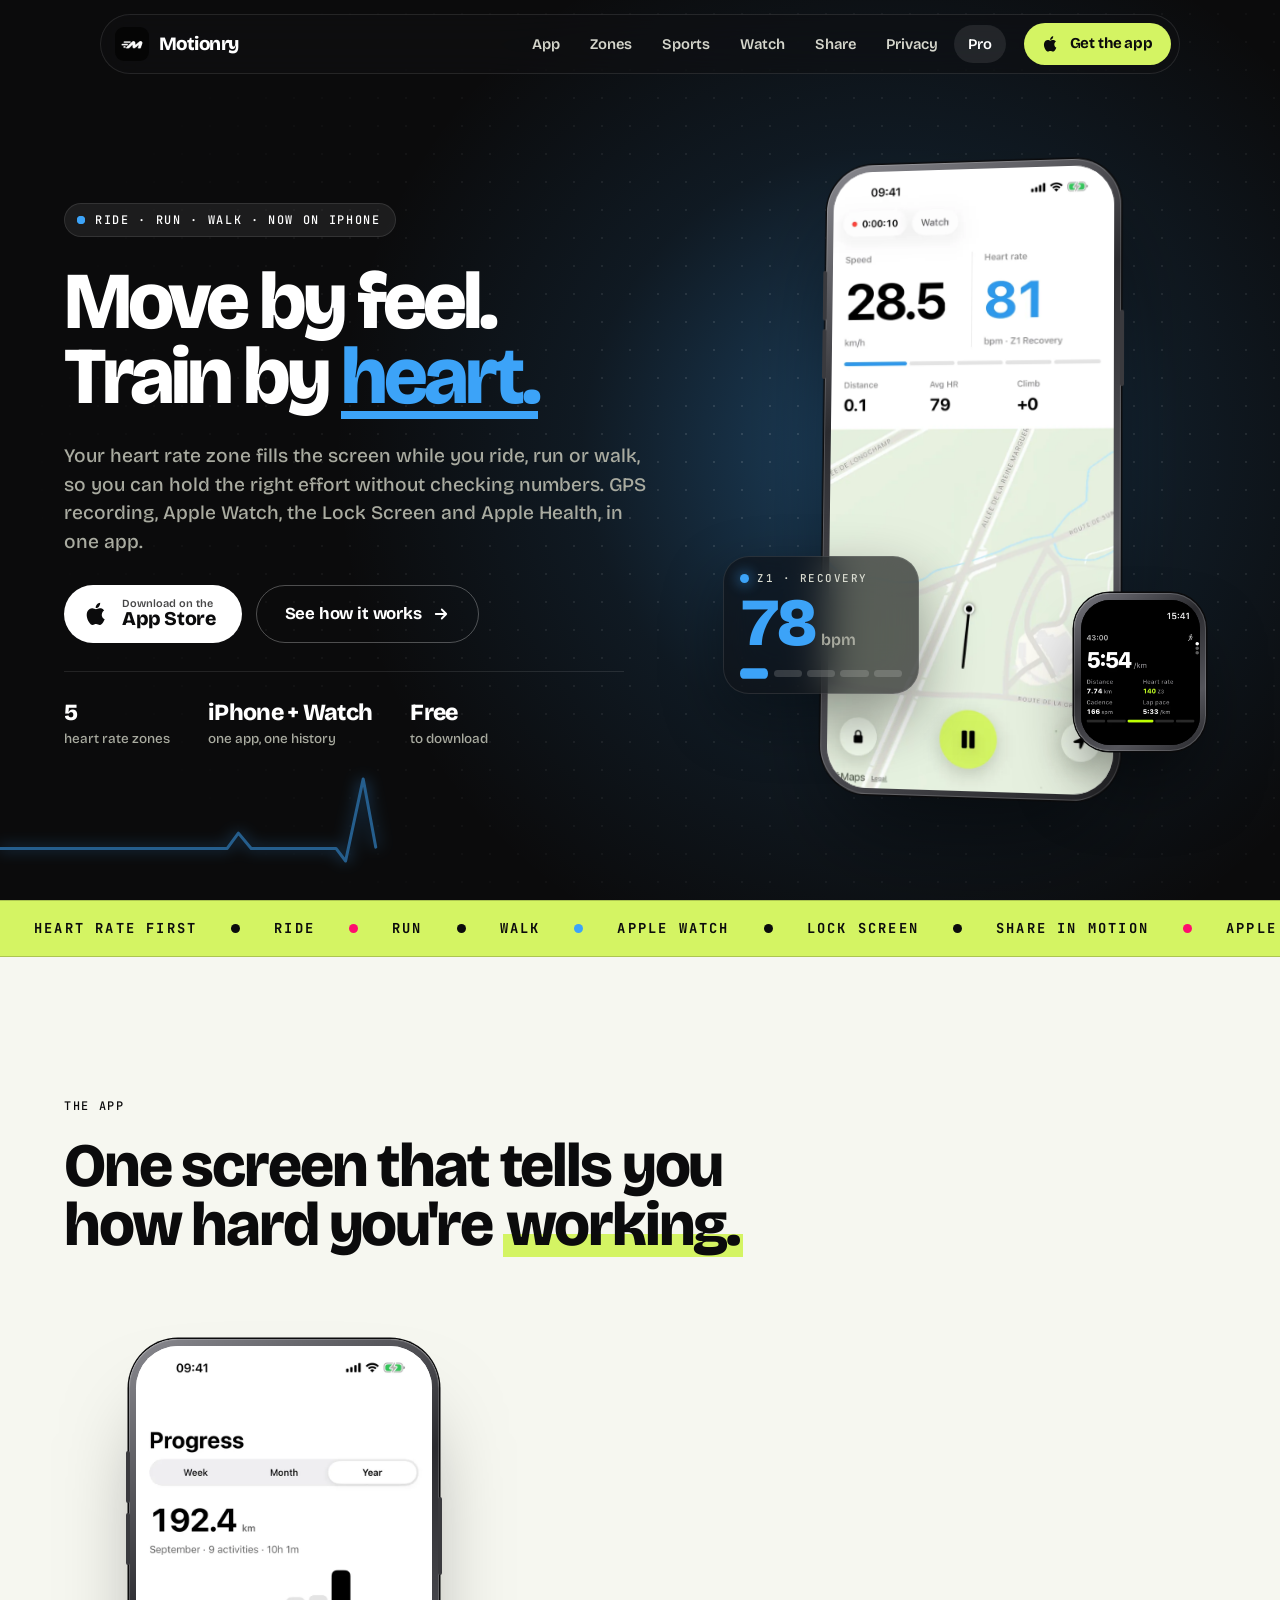
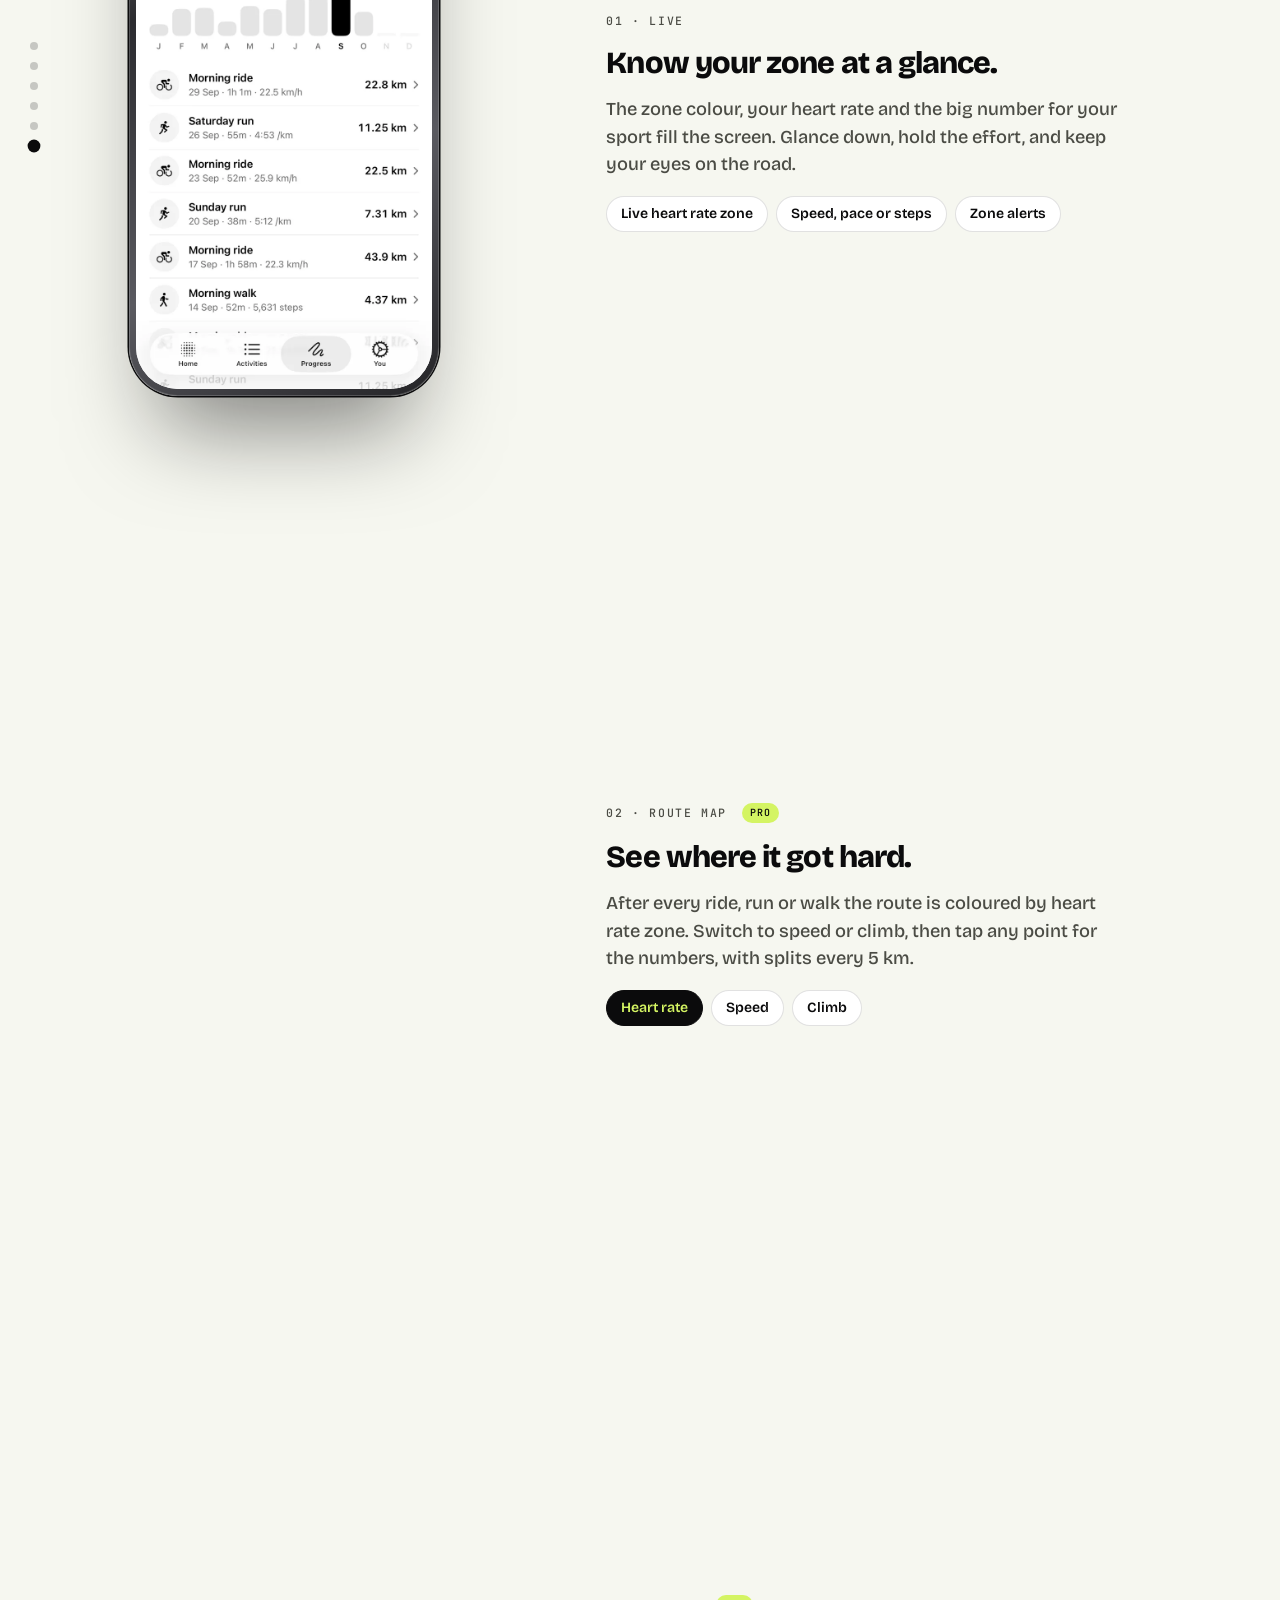
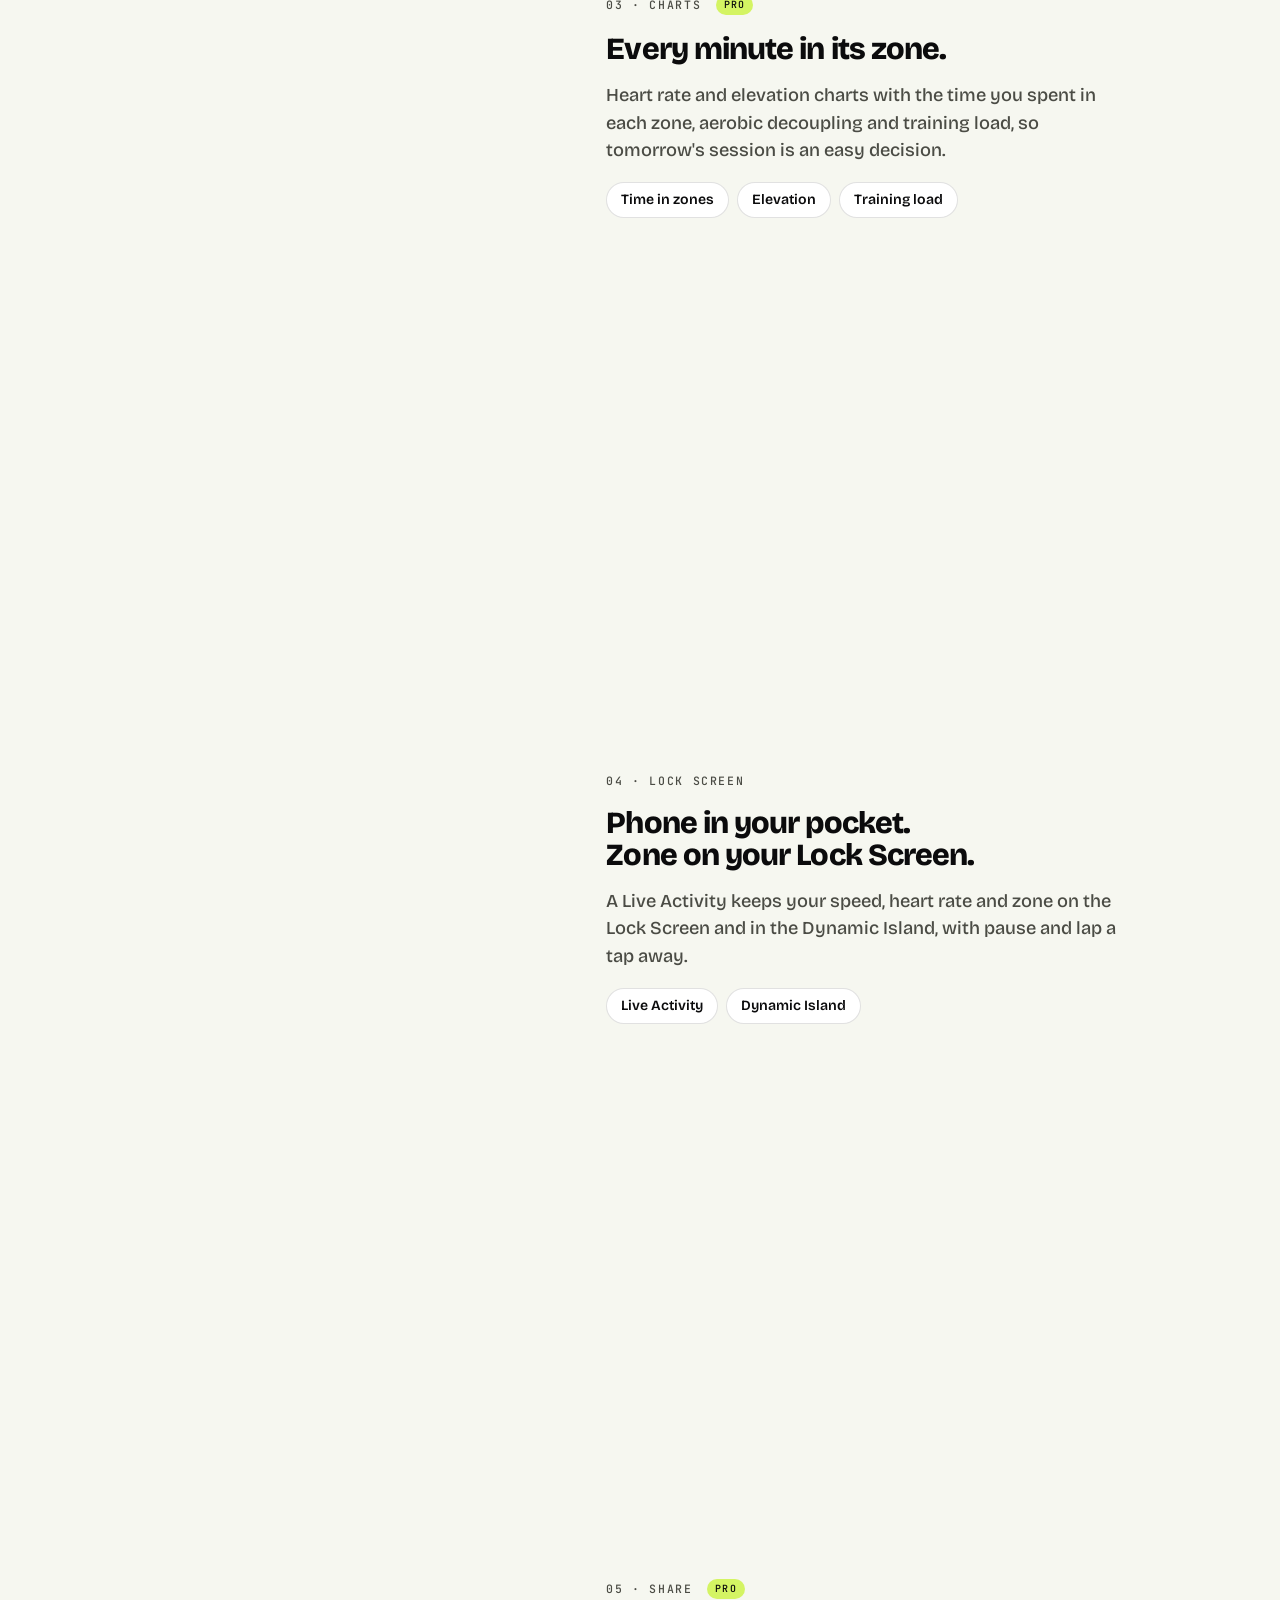
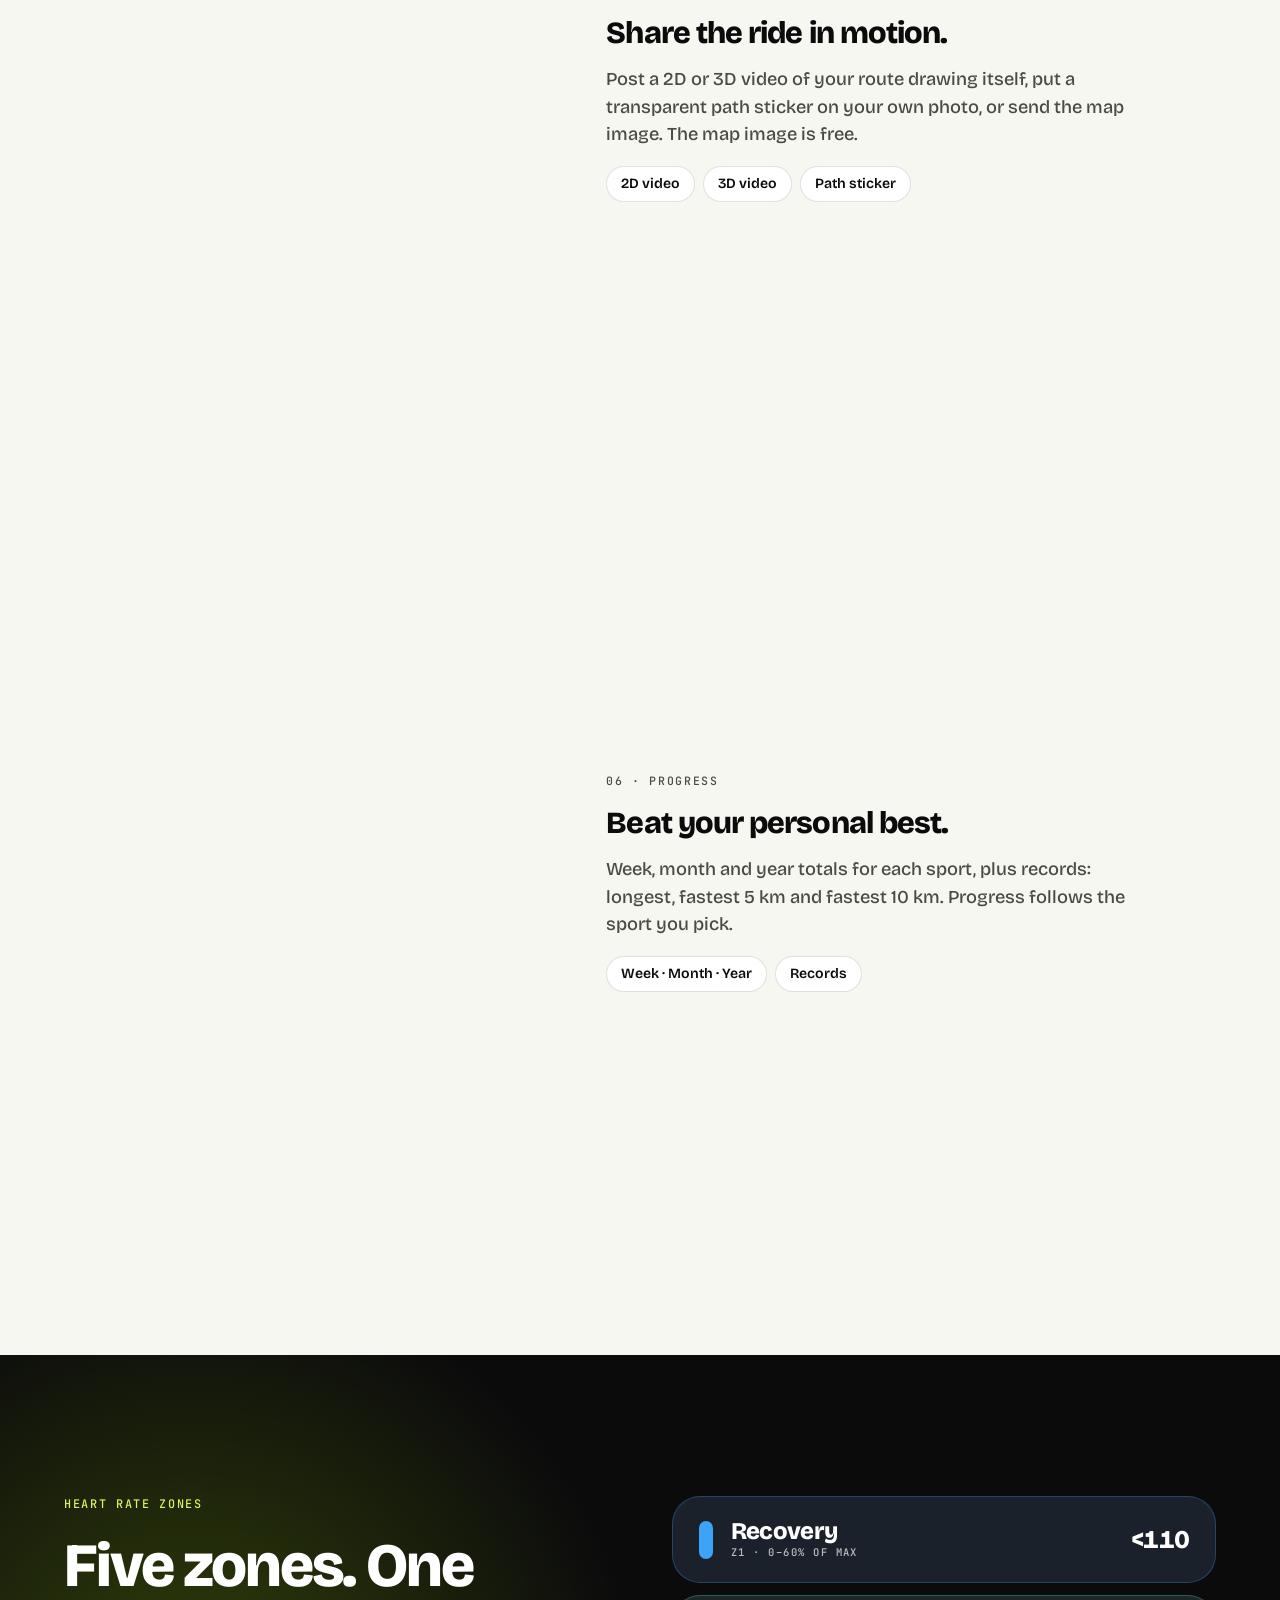
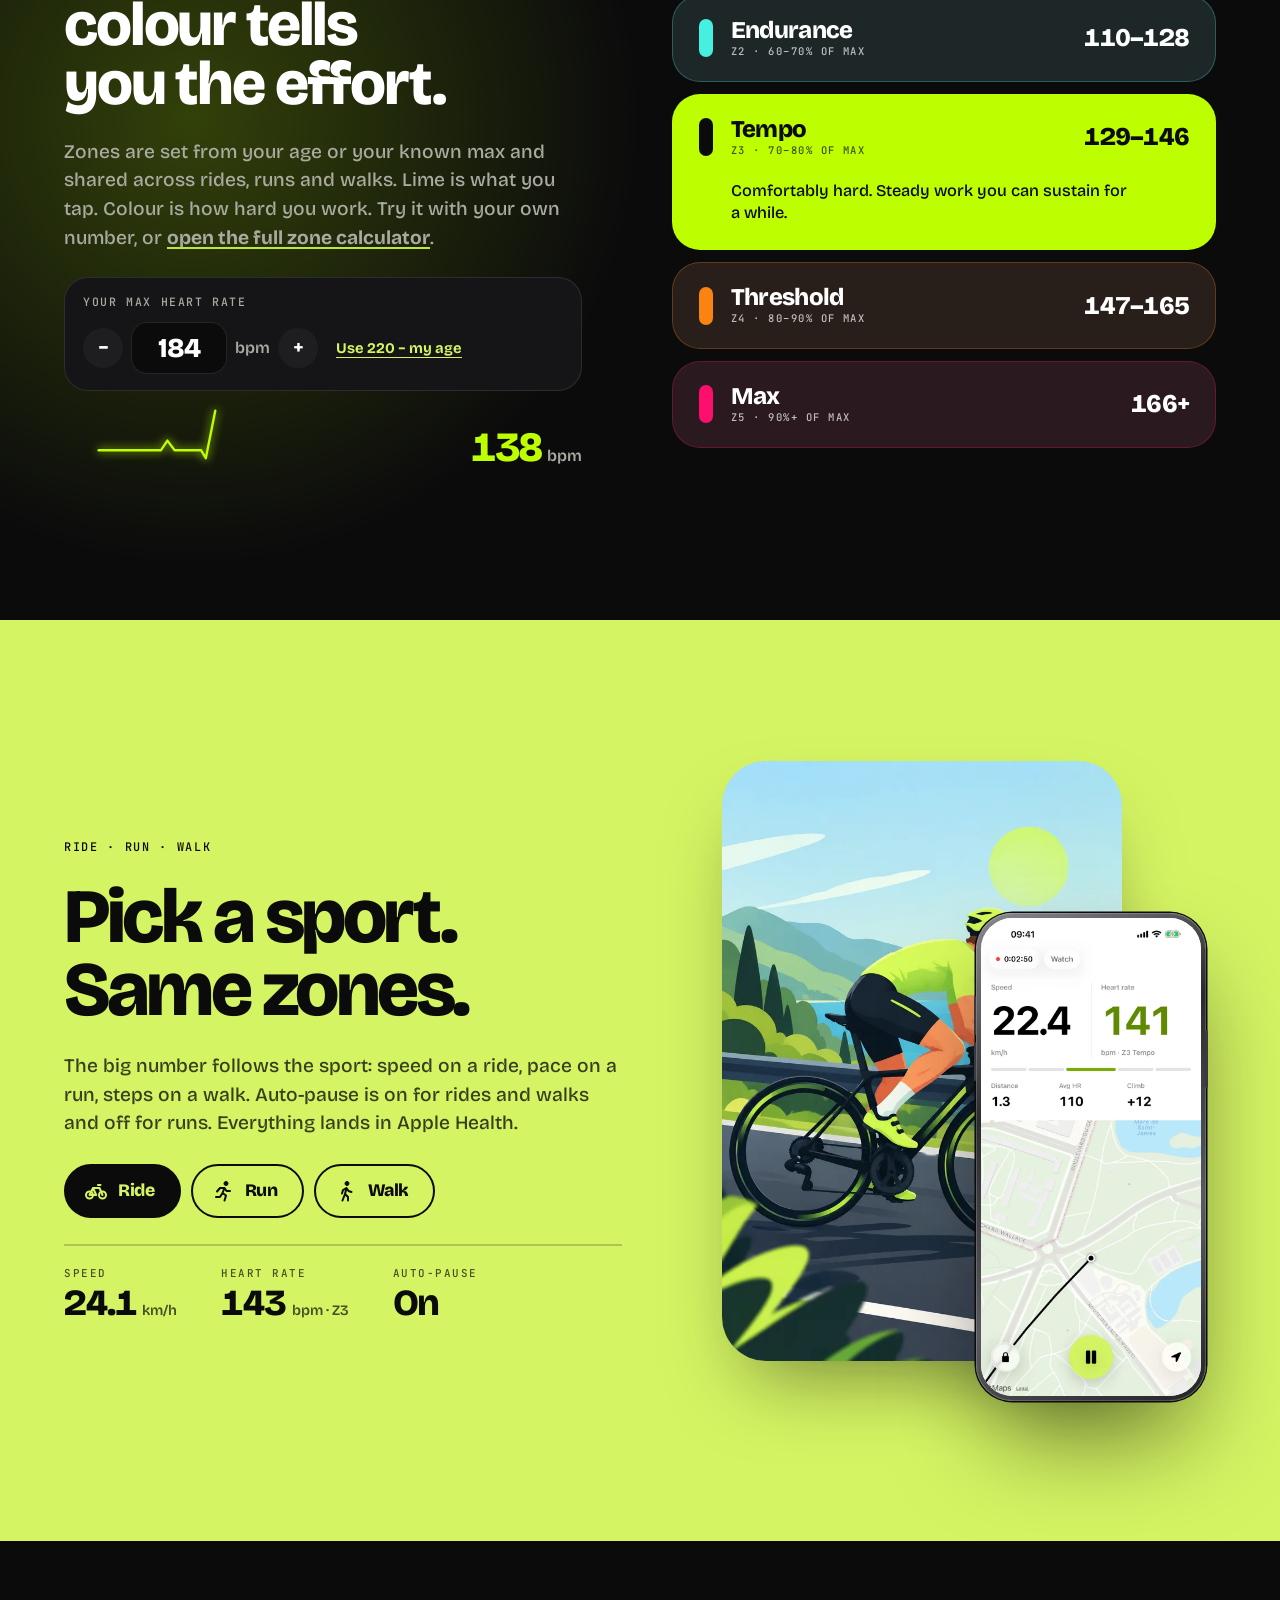
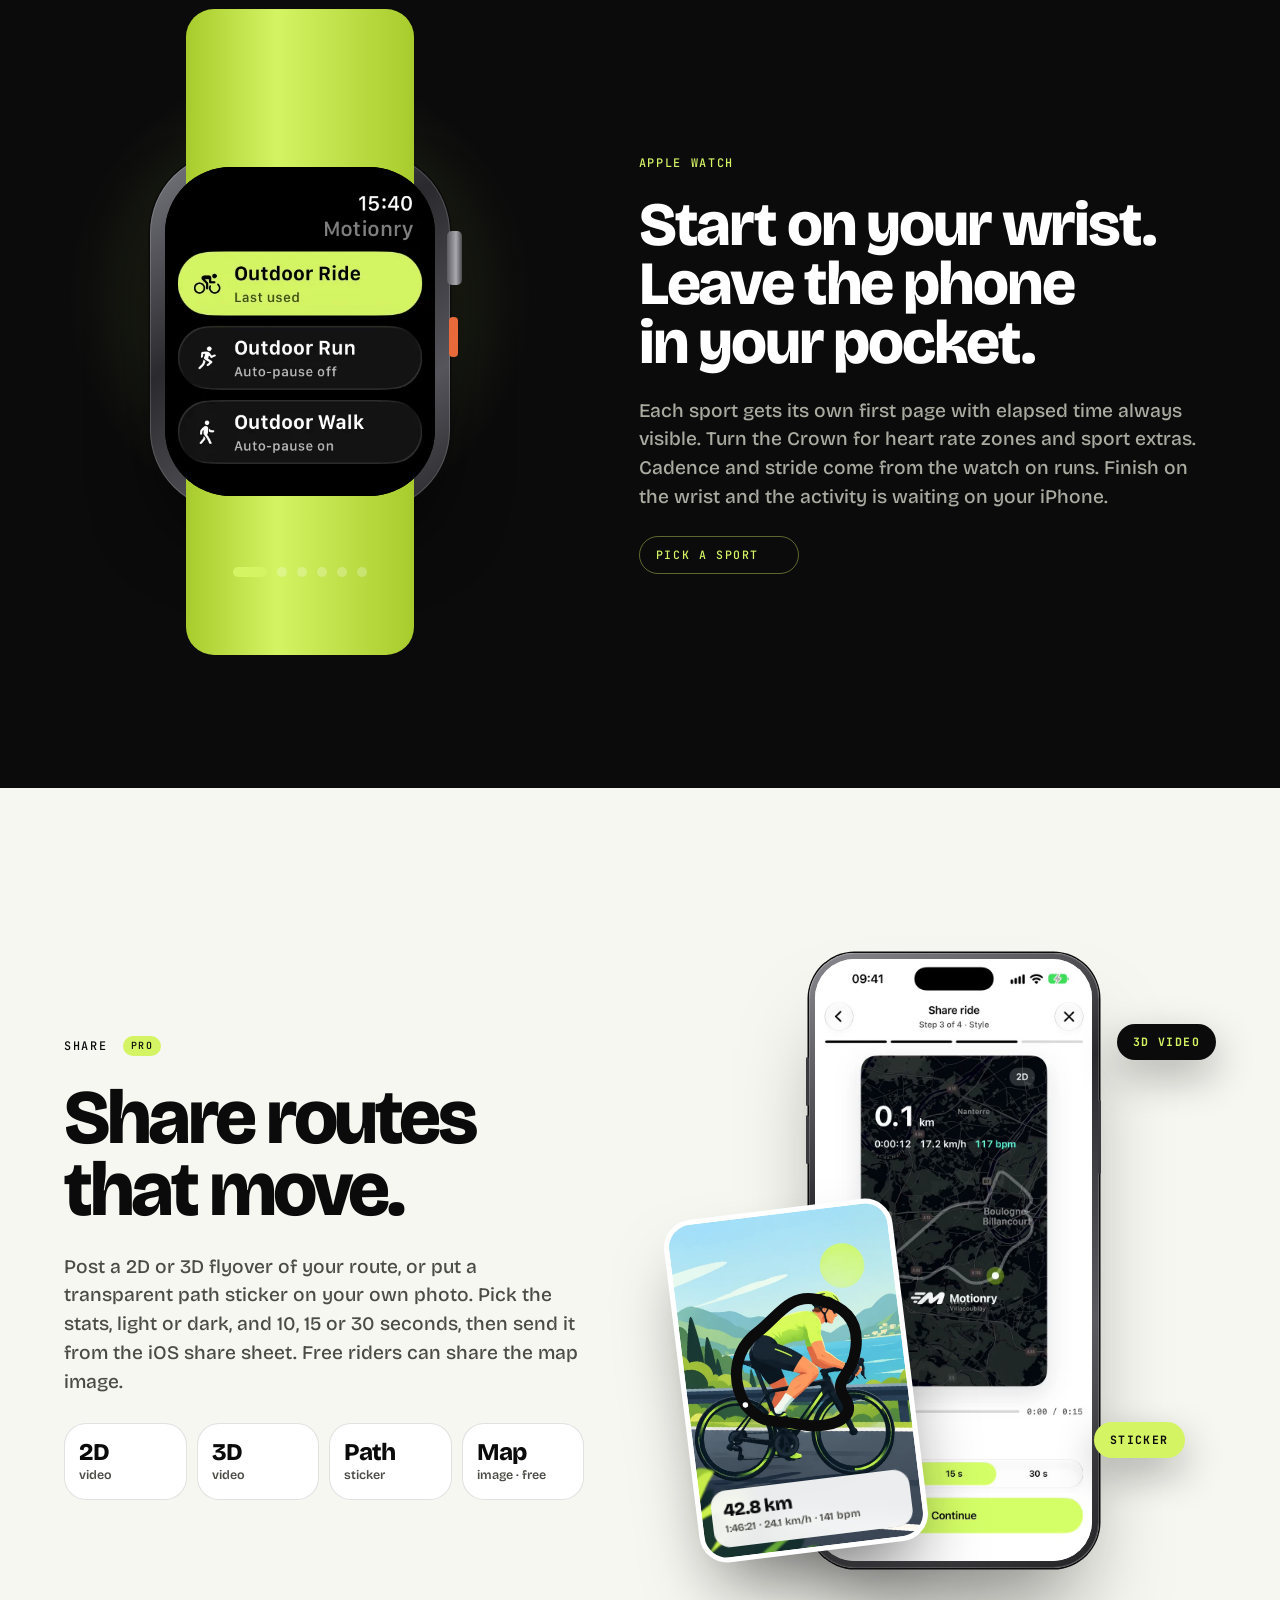
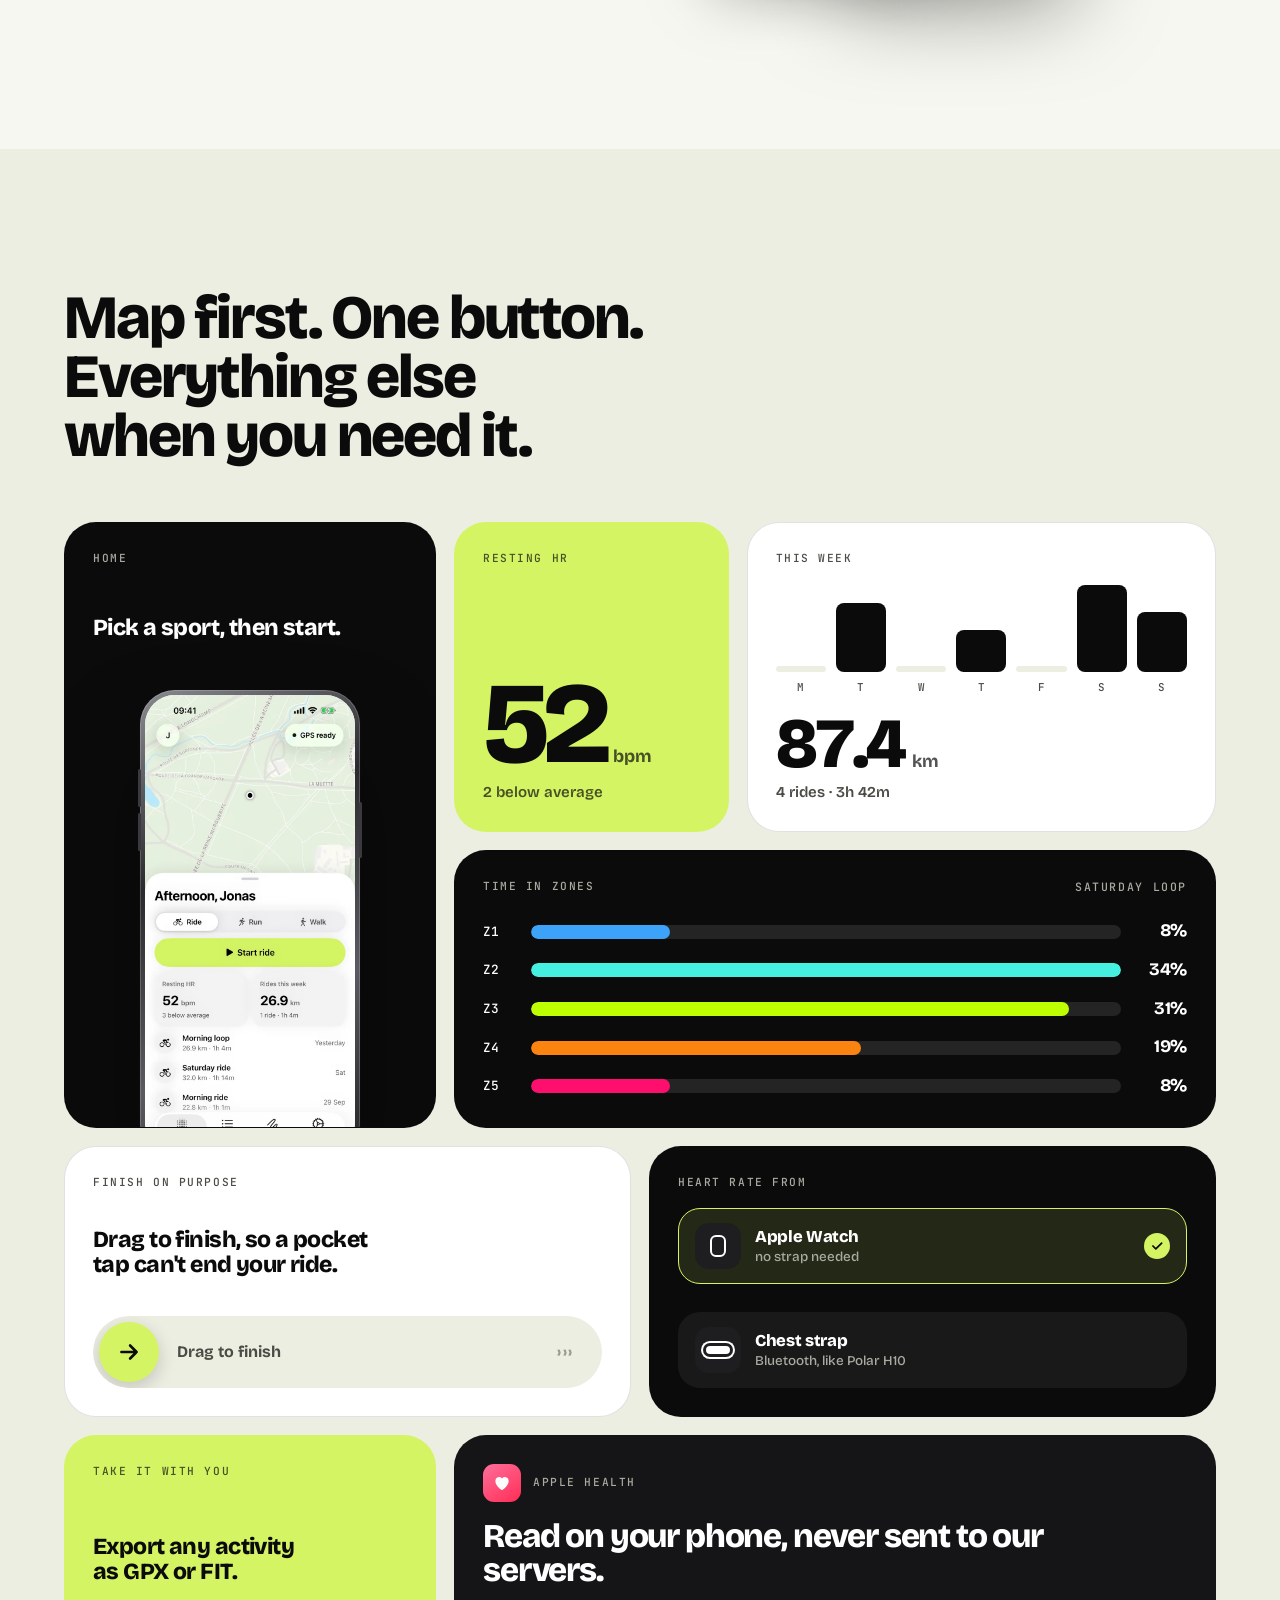
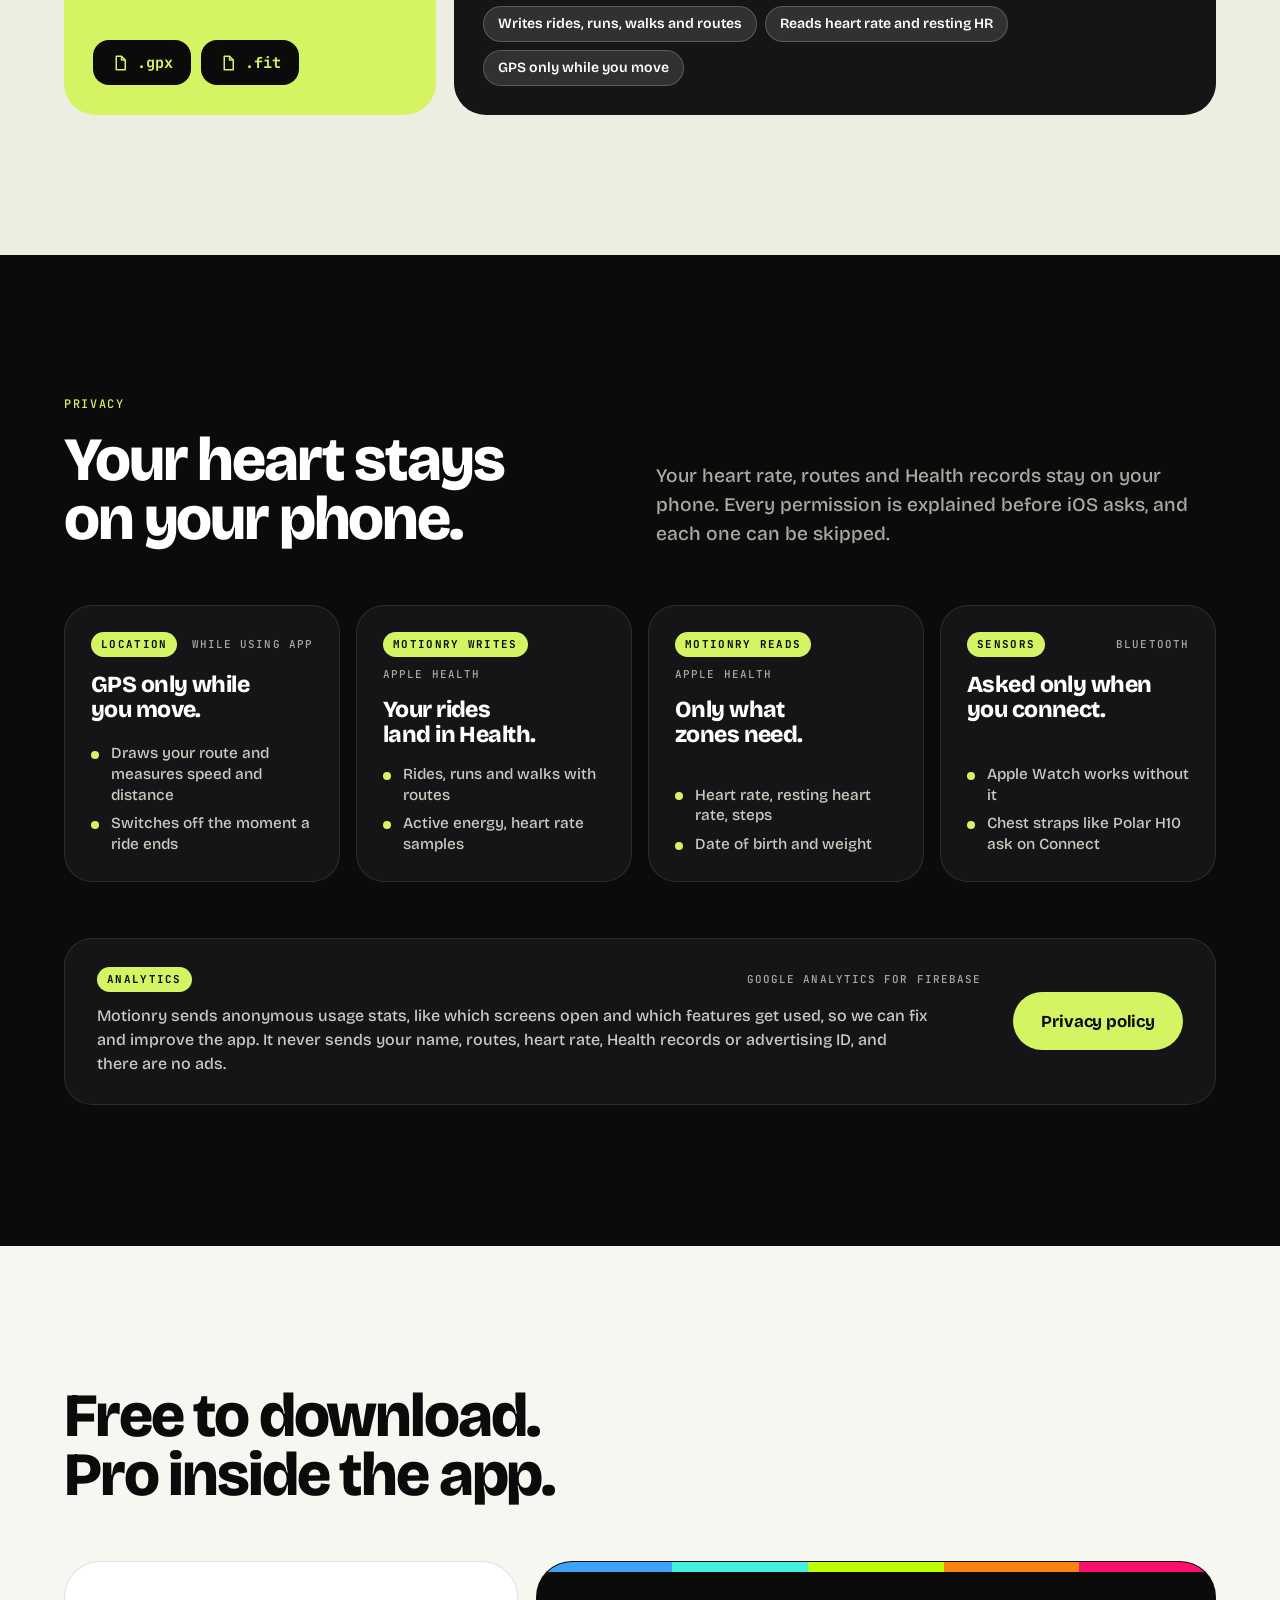
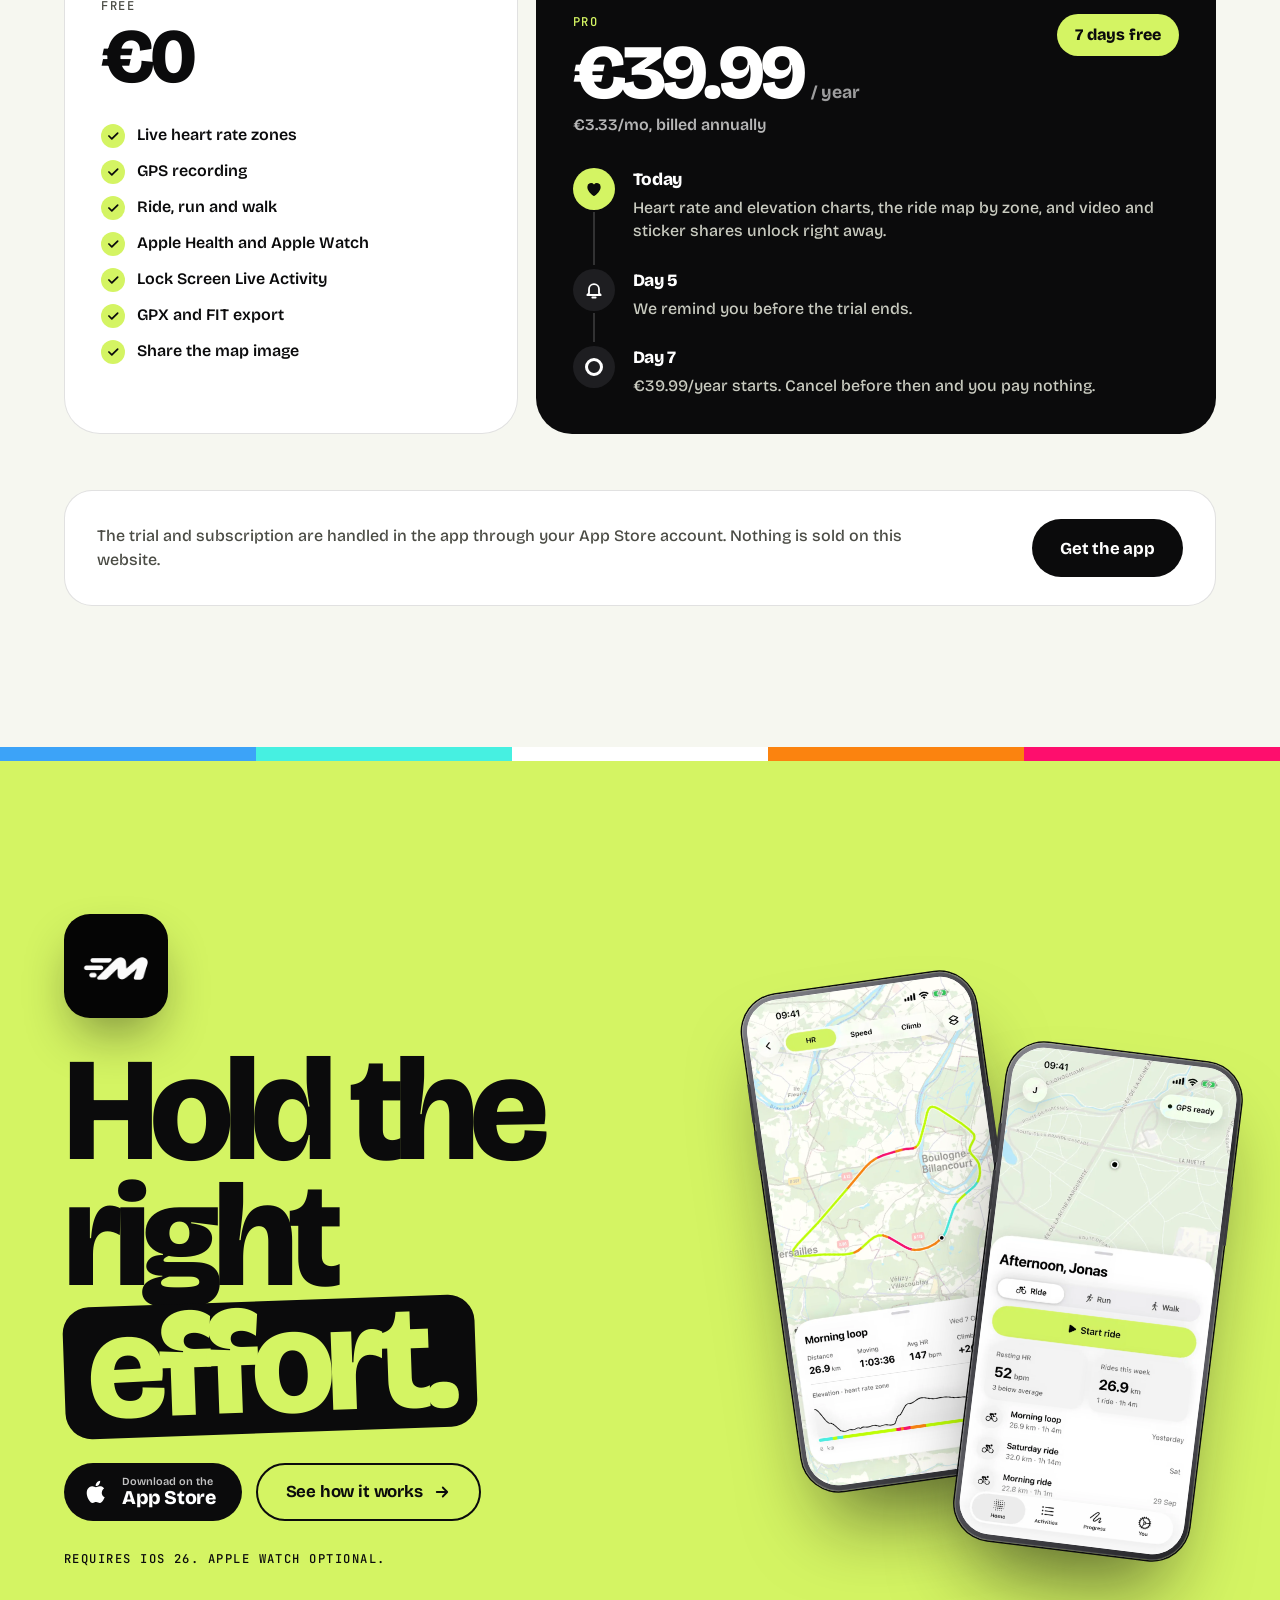
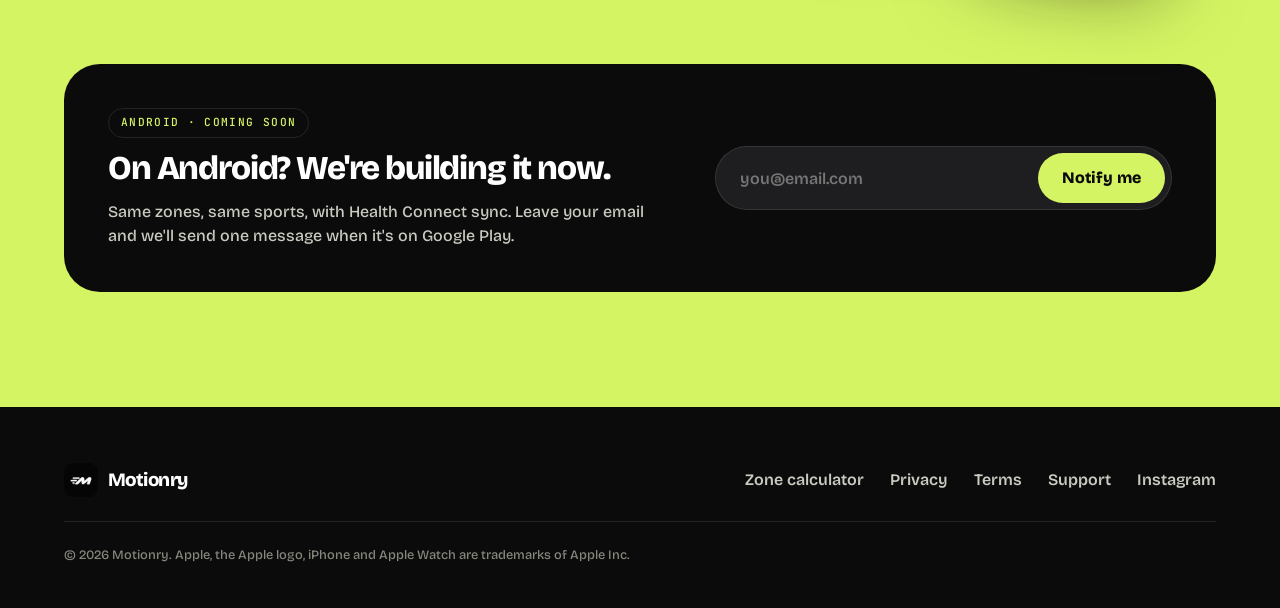
==== commit a8fa232b: "feat: add heart rate zone calculator page - new /heart-rate-zone-calculator/ page with a live calcul" ====
--- a/index.html
+++ b/index.html
@@ -3,8 +3,8 @@
 <head>
   <meta charset="utf-8">
   <meta name="viewport" content="width=device-width, initial-scale=1, viewport-fit=cover">
-  <title>Motionry · Move by feel. Train by heart.</title>
-  <meta name="description" content="Motionry fills your screen with your heart rate zone while you ride, run or walk. GPS recording, Apple Watch, Lock Screen Live Activity and Apple Health sync, now on iPhone.">
+  <title>Motionry · Heart Rate Zone App for iPhone &amp; Apple Watch</title>
+  <meta name="description" content="Heart rate zone app for iPhone and Apple Watch. Your zone fills the screen while you ride, run or walk, with GPS, Live Activity and Apple Health.">
   <meta name="theme-color" content="#0B0B0C">
   <link rel="canonical" href="https://motionryapp.com/">
   <meta property="og:type" content="website">
@@ -15,8 +15,68 @@
   <meta property="og:image" content="https://motionryapp.com/assets/img/og.jpg">
   <meta property="og:image:width" content="1200">
   <meta property="og:image:height" content="630">
+  <meta property="og:image:alt" content="Motionry showing a live heart rate zone on iPhone">
+  <meta property="og:locale" content="en_US">
   <meta name="twitter:card" content="summary_large_image">
   <meta name="apple-itunes-app" content="app-id=6770678614">
+  <script type="application/ld+json">
+  {
+    "@context": "https://schema.org",
+    "@graph": [
+      {
+        "@type": "WebSite",
+        "@id": "https://motionryapp.com/#website",
+        "url": "https://motionryapp.com/",
+        "name": "Motionry",
+        "alternateName": ["Motionry App", "motionryapp"],
+        "inLanguage": "en",
+        "publisher": { "@id": "https://motionryapp.com/#organization" }
+      },
+      {
+        "@type": "Organization",
+        "@id": "https://motionryapp.com/#organization",
+        "name": "Motionry",
+        "url": "https://motionryapp.com/",
+        "logo": "https://motionryapp.com/assets/img/icon-512.png",
+        "email": "support@motionryapp.com",
+        "sameAs": ["https://www.instagram.com/motionry.app/"]
+      },
+      {
+        "@type": "MobileApplication",
+        "@id": "https://motionryapp.com/#app",
+        "name": "Motionry",
+        "alternateName": "Motionry: Run, Ride, Walk",
+        "url": "https://motionryapp.com/",
+        "description": "A heart rate zone app for iPhone and Apple Watch. Your zone fills the screen while you ride, run or walk, with GPS recording, a Lock Screen Live Activity, Apple Health sync and GPX and FIT export.",
+        "applicationCategory": "HealthApplication",
+        "operatingSystem": "iOS 26.0 or later",
+        "image": "https://motionryapp.com/assets/img/og.jpg",
+        "screenshot": [
+          "https://motionryapp.com/assets/img/screens/live-z3.webp",
+          "https://motionryapp.com/assets/img/screens/route-hr.webp",
+          "https://motionryapp.com/assets/img/screens/lock.webp"
+        ],
+        "downloadUrl": "https://apps.apple.com/app/motionry-run-ride-walk/id6770678614",
+        "installUrl": "https://apps.apple.com/app/motionry-run-ride-walk/id6770678614",
+        "featureList": [
+          "Five live heart rate zones as a full-screen colour",
+          "Ride, run and walk with GPS recording",
+          "Apple Watch app",
+          "Lock Screen Live Activity",
+          "Apple Health sync",
+          "GPX and FIT export",
+          "Shareable route videos and images"
+        ],
+        "offers": {
+          "@type": "Offer",
+          "price": "0",
+          "priceCurrency": "EUR"
+        },
+        "publisher": { "@id": "https://motionryapp.com/#organization" }
+      }
+    ]
+  }
+  </script>
   <link rel="icon" href="favicon.ico" sizes="any">
   <link rel="icon" type="image/png" sizes="32x32" href="assets/img/favicon-32.png">
   <link rel="apple-touch-icon" href="assets/img/apple-touch-icon.png">
@@ -231,7 +291,7 @@
       <div class="zones__intro">
         <div class="eyebrow" data-reveal="0">Heart rate zones</div>
         <h2 class="h1" data-reveal="1">Five zones. One colour tells you the effort.</h2>
-        <p class="lead lead--dark" data-reveal="2">Zones are set from your age or your known max and shared across rides, runs and walks. Lime is what you tap. Colour is how hard you work. Try it with your own number.</p>
+        <p class="lead lead--dark" data-reveal="2">Zones are set from your age or your known max and shared across rides, runs and walks. Lime is what you tap. Colour is how hard you work. Try it with your own number, or <a class="textlink" href="/heart-rate-zone-calculator/">open the full zone calculator</a>.</p>
         <div class="maxhr" data-reveal="3">
           <label for="maxhr" class="mono">Your max heart rate</label>
           <div class="maxhr__field">
@@ -582,7 +642,8 @@
       <span class="brand__name">Motionry</span>
     </a>
     <nav class="footer__links" aria-label="Footer">
-      <a href="privacy.html">Privacy</a>
+      <a href="/heart-rate-zone-calculator/">Zone calculator</a>
+      <a href="/privacy.html">Privacy</a>
       <a href="#">Terms</a>
       <a href="mailto:support@motionryapp.com">Support</a>
       <a href="https://www.instagram.com/motionry.app/" target="_blank" rel="noopener">Instagram</a>
--- a/css/styles.css
+++ b/css/styles.css
@@ -663,3 +663,96 @@
   .hl-zone { background-size: 100% .1em; }
   .marquee__track { animation: none; }
 }
+
+/* Content pages: calculator, topic pages and guides
+   They share the privacy page hero, table of contents and prose styles above.
+   ========================================================================== */
+
+.crumbs ol { display: flex; flex-wrap: wrap; gap: 6px 10px; font-family: var(--mono); font-size: .72rem; letter-spacing: .12em; text-transform: uppercase; color: var(--text-light-2); }
+.crumbs li + li::before { content: '/'; margin-right: 10px; opacity: .5; }
+.crumbs a:hover { color: var(--lime); }
+.crumbs [aria-current] { color: #fff; }
+.page-actions { display: flex; flex-wrap: wrap; align-items: center; gap: 14px; }
+.textlink { font-weight: 700; text-decoration: underline; text-decoration-color: var(--lime-2); text-decoration-thickness: 2px; text-underline-offset: 3px; }
+.textlink:hover { background: var(--lime); color: var(--ink); }
+
+/* Calculator */
+.calc-sec { background: var(--paper); padding: clamp(48px, 6vw, 88px) 0 0; }
+.calc { display: grid; grid-template-columns: minmax(0, .85fr) minmax(0, 1.15fr); gap: 18px; align-items: start; }
+.calc__form { display: flex; flex-direction: column; gap: 26px; padding: clamp(22px, 3vw, 34px); border-radius: var(--radius); background: #fff; border: 1px solid var(--paper-line); }
+.calc fieldset { border: 0; margin: 0; padding: 0; min-width: 0; }
+.field { display: flex; flex-direction: column; gap: 10px; }
+.field__label, .field > label { font-family: var(--mono); font-size: .72rem; letter-spacing: .14em; text-transform: uppercase; font-weight: 500; color: var(--text-dark-2); padding: 0; }
+.field[hidden] { display: none; }
+.field__hint { font-size: .9rem; line-height: 1.45; color: var(--text-dark-2); }
+.seg { position: relative; display: flex; flex-wrap: wrap; gap: 4px; padding: 5px; border-radius: 26px; background: var(--paper-2); }
+.seg input { position: absolute; opacity: 0; pointer-events: none; }
+.seg label { flex: 1 1 auto; padding: 10px 14px; border-radius: 999px; text-align: center; font-weight: 700; font-size: .92rem; white-space: nowrap; cursor: pointer; transition: background .2s, color .2s; }
+.seg label:hover { background: rgba(11, 11, 12, .07); }
+.seg input:checked + label { background: var(--ink); color: var(--lime); }
+.seg input:focus-visible + label { outline: 3px solid var(--lime-2); outline-offset: 2px; }
+.num { display: flex; align-items: center; flex-wrap: wrap; gap: 10px 12px; }
+.num input { width: 112px; height: 56px; padding: 0; border-radius: 16px; border: 1.5px solid var(--paper-line); background: var(--paper); color: var(--ink); text-align: center; font: 800 1.7rem var(--font); letter-spacing: -.03em; -moz-appearance: textfield; }
+.num input::-webkit-outer-spin-button, .num input::-webkit-inner-spin-button { -webkit-appearance: none; }
+.num input:focus-visible { outline: 3px solid var(--lime-2); outline-offset: 2px; }
+.num > span { color: var(--text-dark-2); font-weight: 600; }
+
+.calc__out { display: flex; flex-direction: column; gap: 18px; padding: clamp(20px, 3vw, 30px); border-radius: var(--radius); background: var(--ink); color: #fff; }
+.calc__top { display: flex; flex-wrap: wrap; align-items: flex-end; justify-content: space-between; gap: 12px 28px; }
+.calc__max { display: flex; align-items: baseline; gap: 8px; margin-top: 4px; }
+.calc__max strong { font-size: 3.4rem; font-weight: 800; letter-spacing: -.05em; line-height: 1; font-variant-numeric: tabular-nums; }
+.calc__max span { color: var(--text-light-2); font-weight: 600; }
+.calc__sum { max-width: 17em; font-weight: 700; font-size: 1.05rem; line-height: 1.3; color: var(--z2); }
+.calc__error { color: var(--z5); font-weight: 700; }
+.calc__error:empty { display: none; }
+.calc__out.is-invalid .calc__zones, .calc__out.is-invalid .calc__sum { opacity: .35; }
+.calc__zones { display: flex; flex-direction: column; gap: 10px; transition: opacity .3s; }
+.zrow { --c: var(--z3); display: grid; grid-template-columns: 12px minmax(0, 1fr) auto; gap: 16px; align-items: center; padding: 16px 20px 16px 16px; border-radius: 22px; background: color-mix(in oklab, var(--c) 11%, var(--ink-2)); border: 1px solid color-mix(in oklab, var(--c) 28%, transparent); transition: background .3s, color .3s, border-color .3s; }
+.zrow__swatch { align-self: stretch; min-height: 34px; border-radius: 6px; background: var(--c); transition: background .3s; }
+.zrow__txt { display: flex; flex-direction: column; gap: 3px; min-width: 0; }
+.zrow__txt b { font-size: 1.25rem; font-weight: 800; letter-spacing: -.03em; line-height: 1.05; }
+.zrow__txt small { font-family: var(--mono); font-size: .64rem; letter-spacing: .12em; text-transform: uppercase; opacity: .7; }
+.zrow__txt p { margin-top: 4px; font-size: .92rem; line-height: 1.4; opacity: .82; }
+.zrow__range { font-size: 1.6rem; font-weight: 800; letter-spacing: -.03em; font-variant-numeric: tabular-nums; white-space: nowrap; }
+.zrow.is-match { background: var(--c); color: var(--ink); border-color: transparent; }
+.zrow.is-match .zrow__swatch { background: var(--ink); }
+.calc__check { display: flex; flex-direction: column; gap: 10px; padding-top: 18px; border-top: 1px solid var(--ink-line); }
+.calc__check .num input { background: var(--ink-2); border-color: var(--ink-line); color: #fff; width: 100px; height: 50px; font-size: 1.5rem; }
+.calc__check .num > span { color: var(--text-light-2); }
+.calc__check [data-match] { font-weight: 800; letter-spacing: -.02em; color: var(--lime); }
+
+.table-wrap { overflow-x: auto; border-radius: 24px; background: #fff; border: 1px solid var(--paper-line); -webkit-overflow-scrolling: touch; }
+.data { width: 100%; min-width: 560px; border-collapse: collapse; font-variant-numeric: tabular-nums; }
+.data th, .data td { padding: 13px 18px; text-align: left; font-size: 1rem; white-space: nowrap; }
+.data th { font-family: var(--mono); font-size: .68rem; letter-spacing: .12em; text-transform: uppercase; font-weight: 500; color: var(--text-dark-2); background: var(--paper-2); }
+.data tbody tr + tr td { border-top: 1px solid var(--paper-line); }
+.data td:first-child { font-weight: 800; }
+.data .is-z2 { background: color-mix(in oklab, var(--z2) 26%, #fff); font-weight: 800; }
+.table-note { font-size: .9rem; line-height: 1.45; color: var(--text-dark-2); }
+
+.zlist { display: flex; flex-direction: column; gap: 10px; }
+.zlist li { display: grid; grid-template-columns: 12px minmax(0, 1fr); gap: 14px; align-items: start; }
+.zlist li::before { content: ''; align-self: stretch; min-height: 100%; border-radius: 6px; background: var(--c); }
+.zlist b { font-weight: 800; letter-spacing: -.02em; }
+
+.faq { display: flex; flex-direction: column; gap: 10px; }
+.faq details { border-radius: 22px; background: #fff; border: 1px solid var(--paper-line); }
+.faq summary { display: flex; align-items: center; justify-content: space-between; gap: 18px; padding: 18px 22px; cursor: pointer; list-style: none; font-weight: 800; font-size: 1.08rem; letter-spacing: -.02em; line-height: 1.25; }
+.faq summary::-webkit-details-marker { display: none; }
+.faq summary::after { content: '+'; flex: none; display: grid; place-items: center; width: 30px; height: 30px; border-radius: 50%; background: var(--paper-2); font-size: 1.3rem; line-height: 1; transition: transform .3s var(--ease), background .2s; }
+.faq details[open] summary::after { transform: rotate(45deg); background: var(--lime); }
+.faq summary:focus-visible { outline: 3px solid var(--lime-2); outline-offset: 2px; border-radius: 22px; }
+.faq details > div { padding: 0 22px 20px; }
+.faq details p { font-size: 1.02rem; line-height: 1.6; color: #2B2C28; }
+.faq details p + p { margin-top: 10px; }
+
+.fineprint { font-size: .9rem; line-height: 1.5; color: var(--text-dark-2); }
+
+@media (max-width: 1020px) {
+  .calc { grid-template-columns: 1fr; }
+}
+@media (max-width: 640px) {
+  .zrow { grid-template-columns: 10px minmax(0, 1fr); }
+  .zrow__range { grid-column: 2; font-size: 1.4rem; }
+  .calc__max strong { font-size: 2.8rem; }
+}
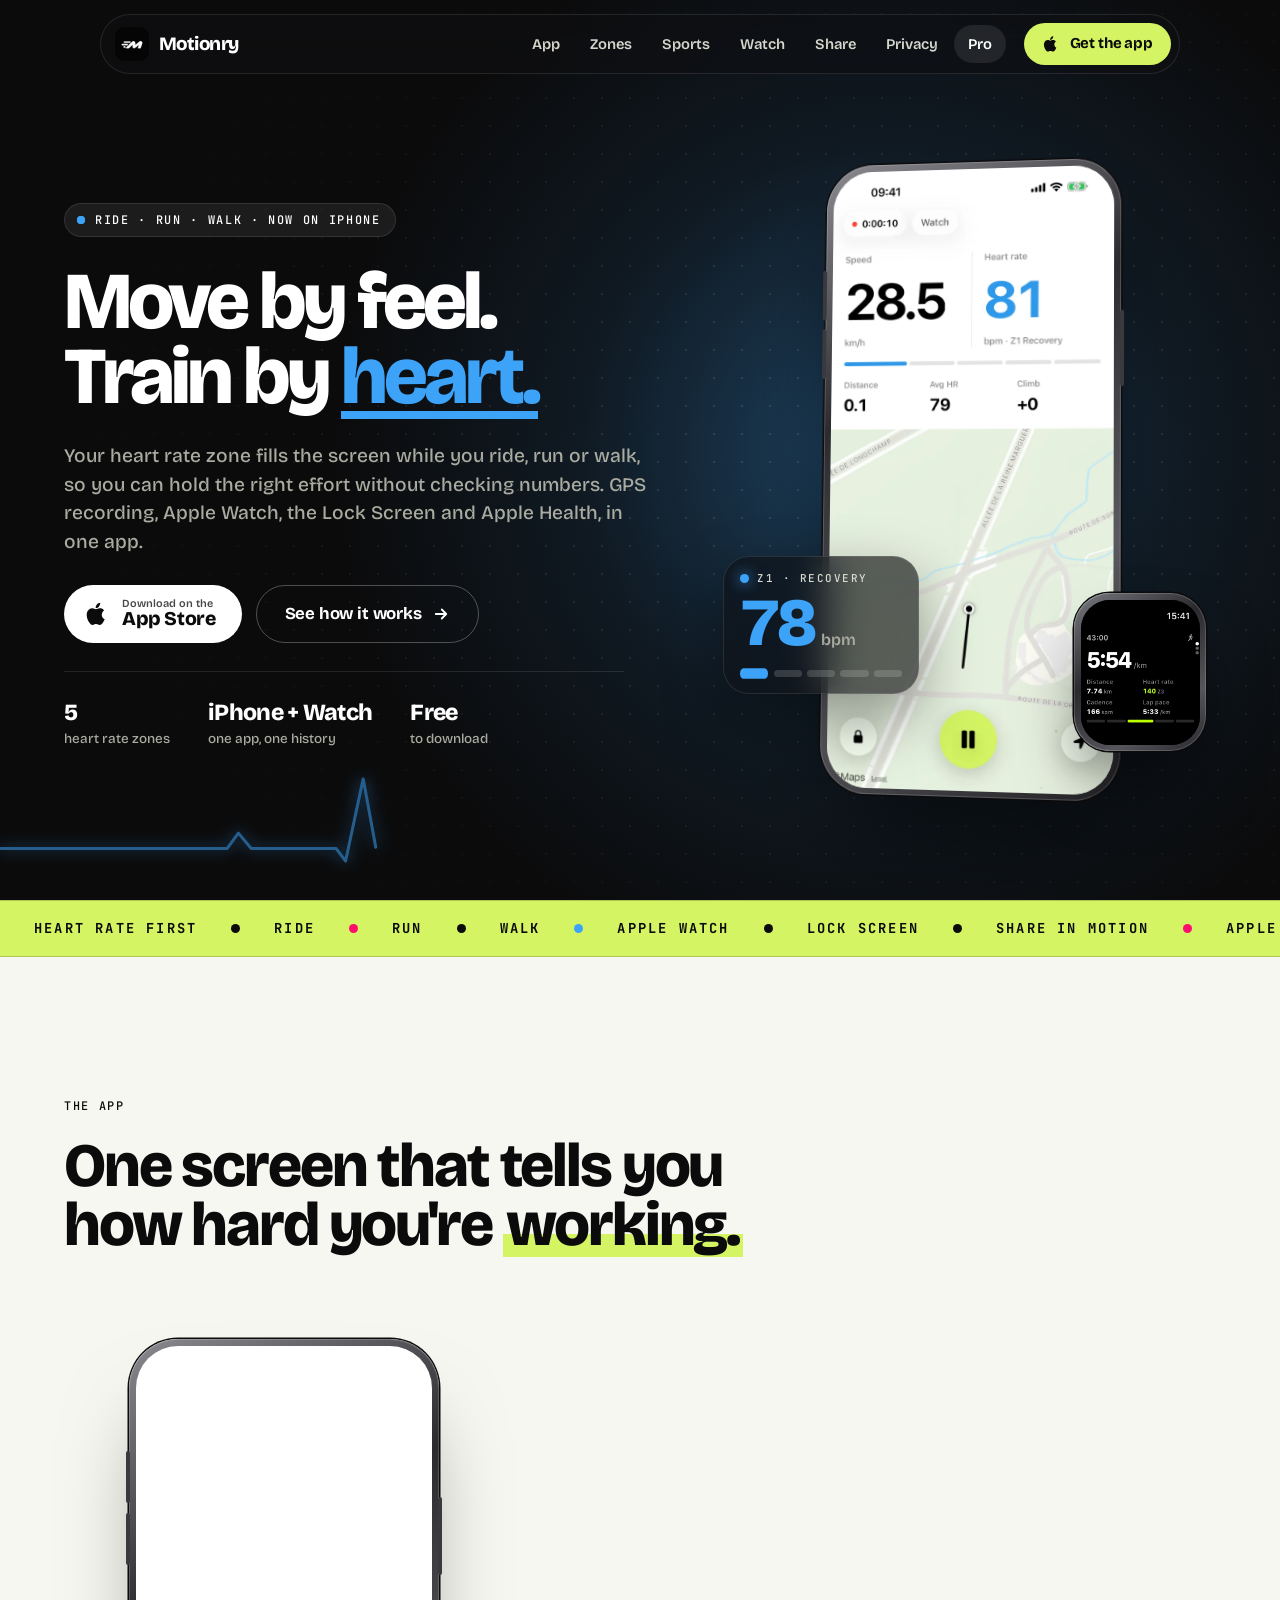
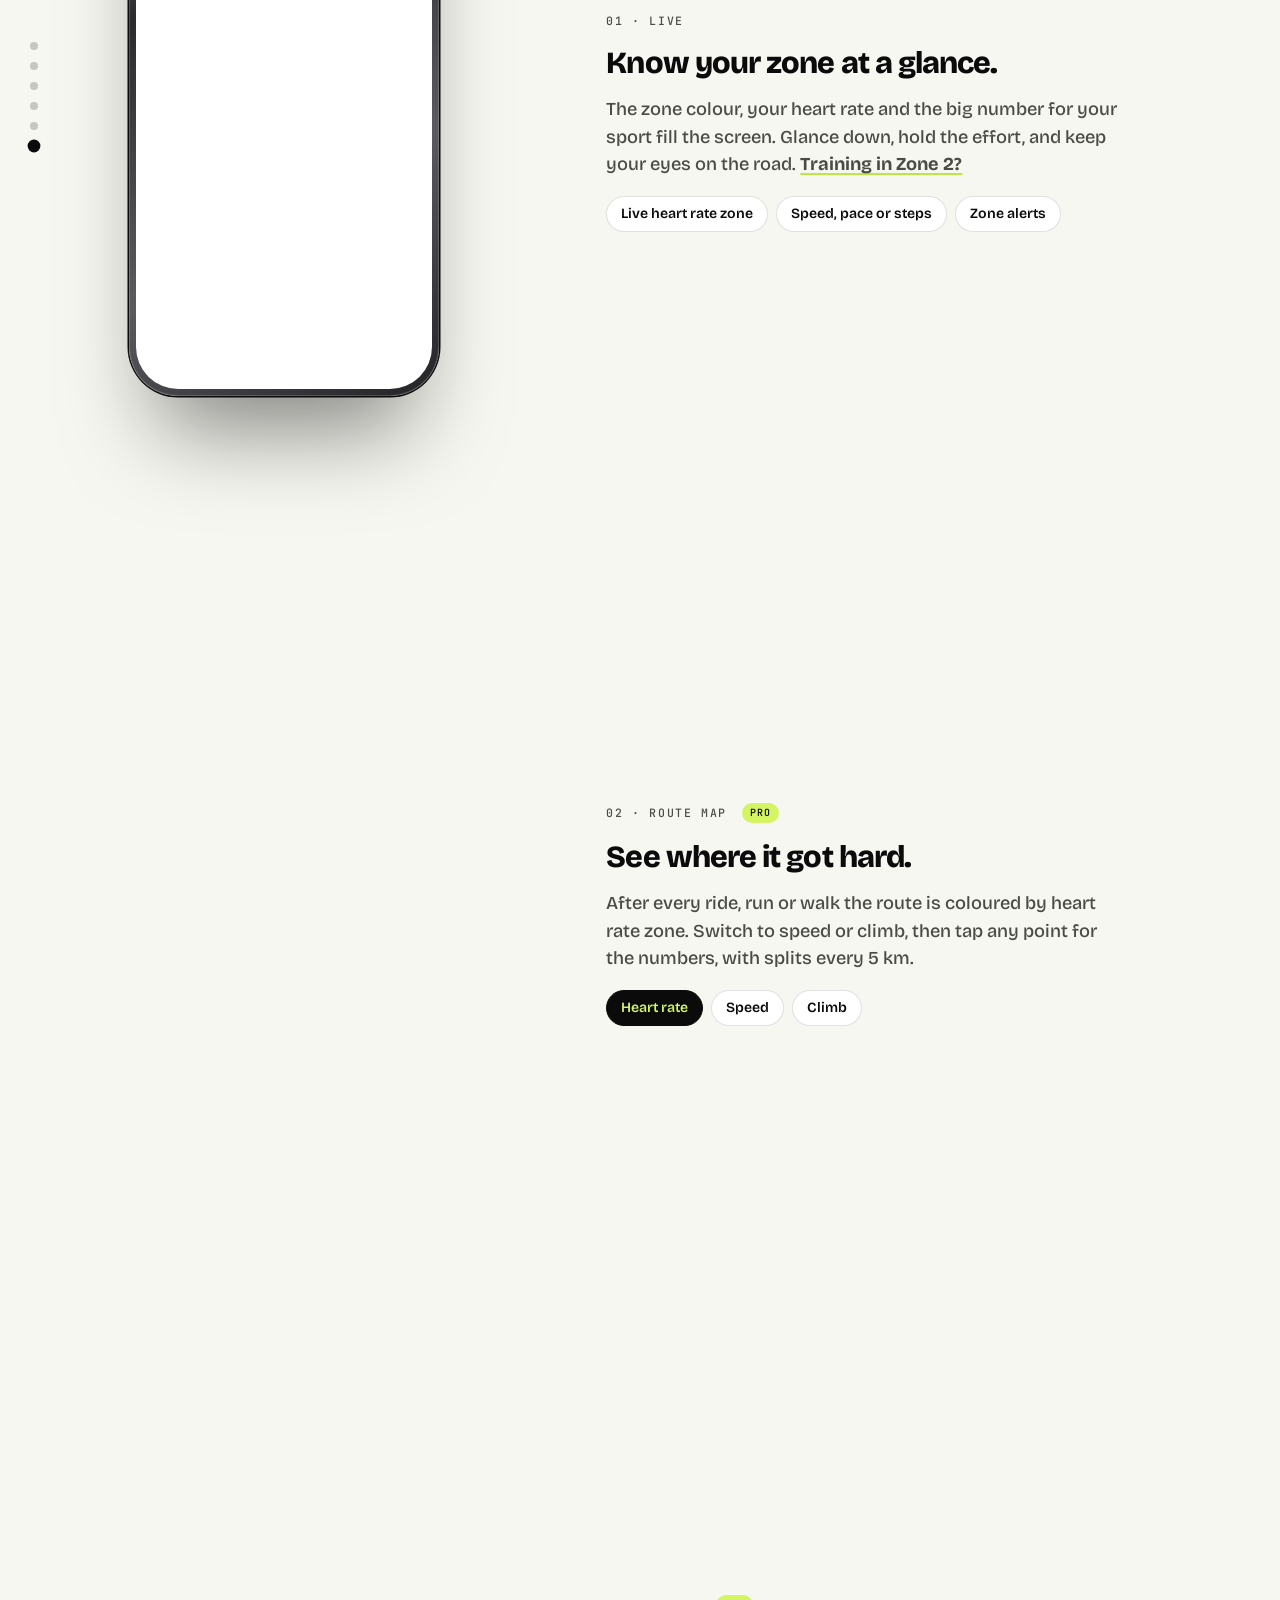
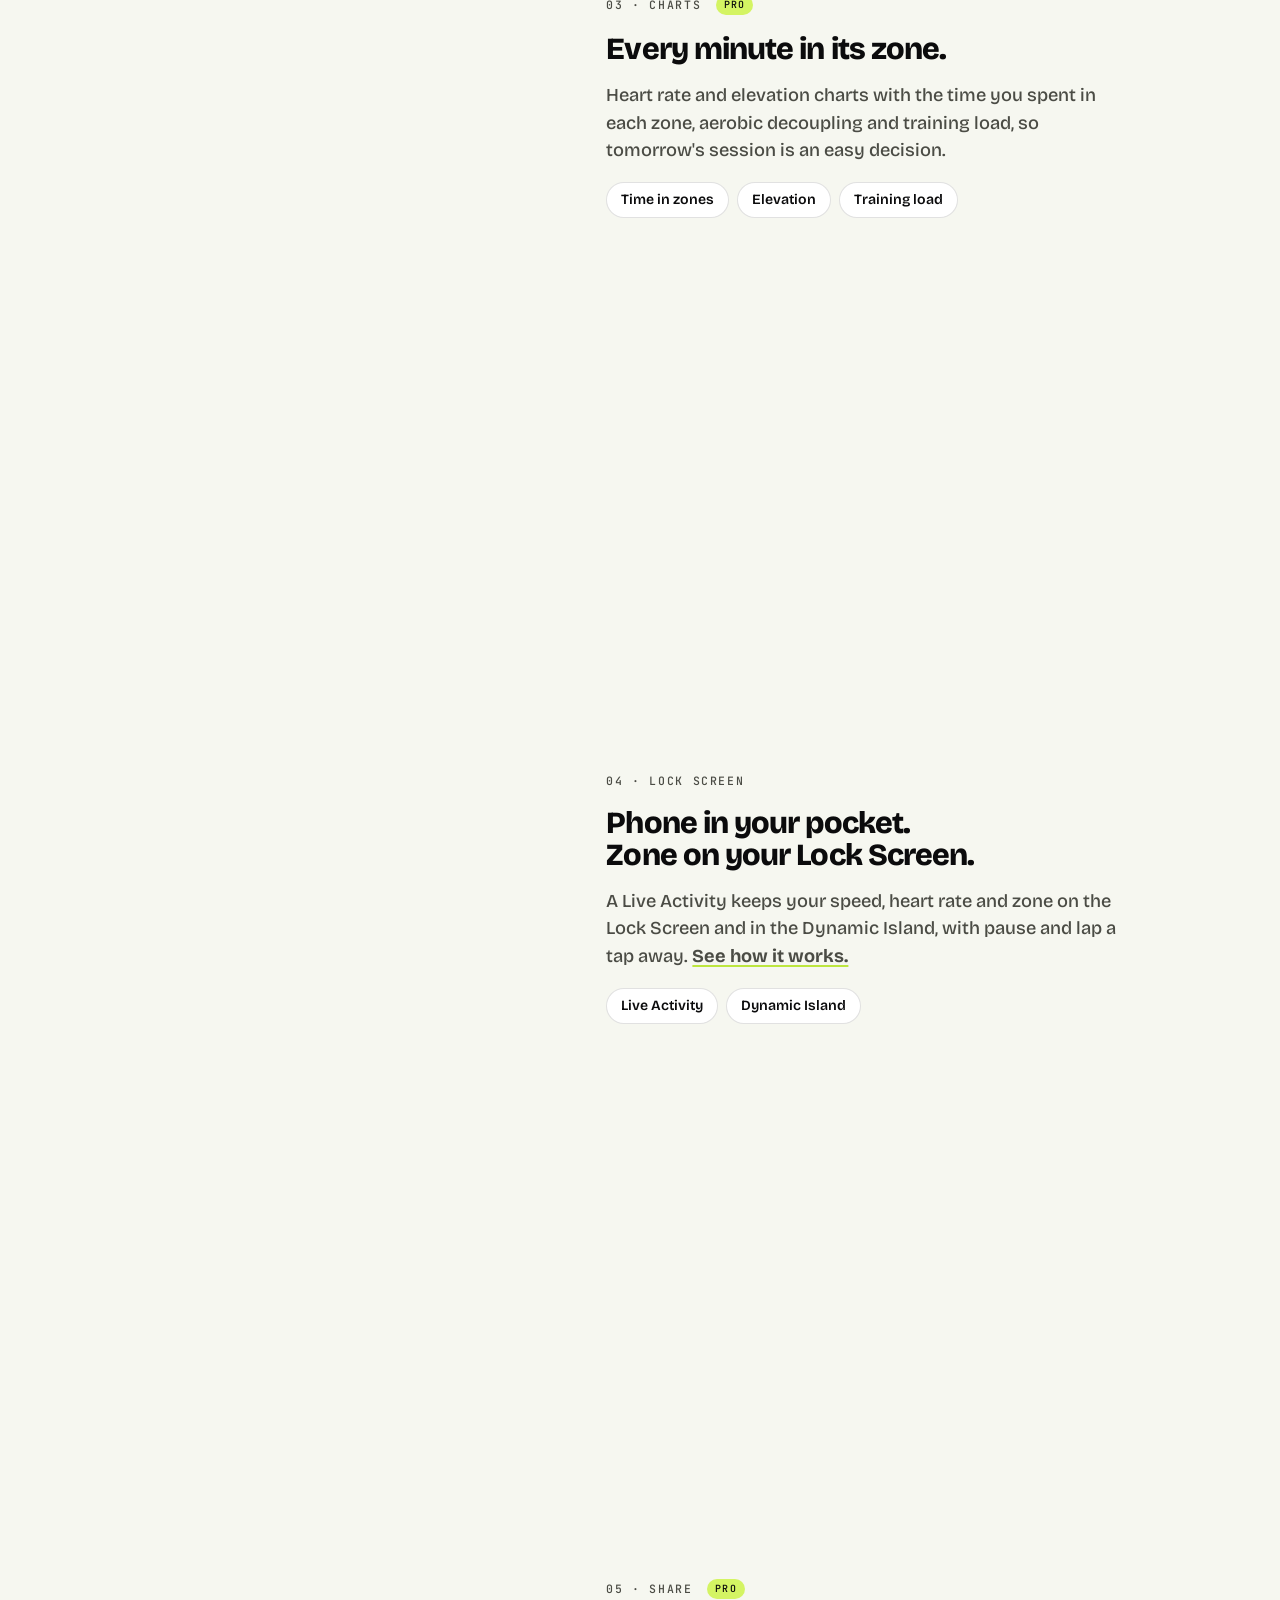
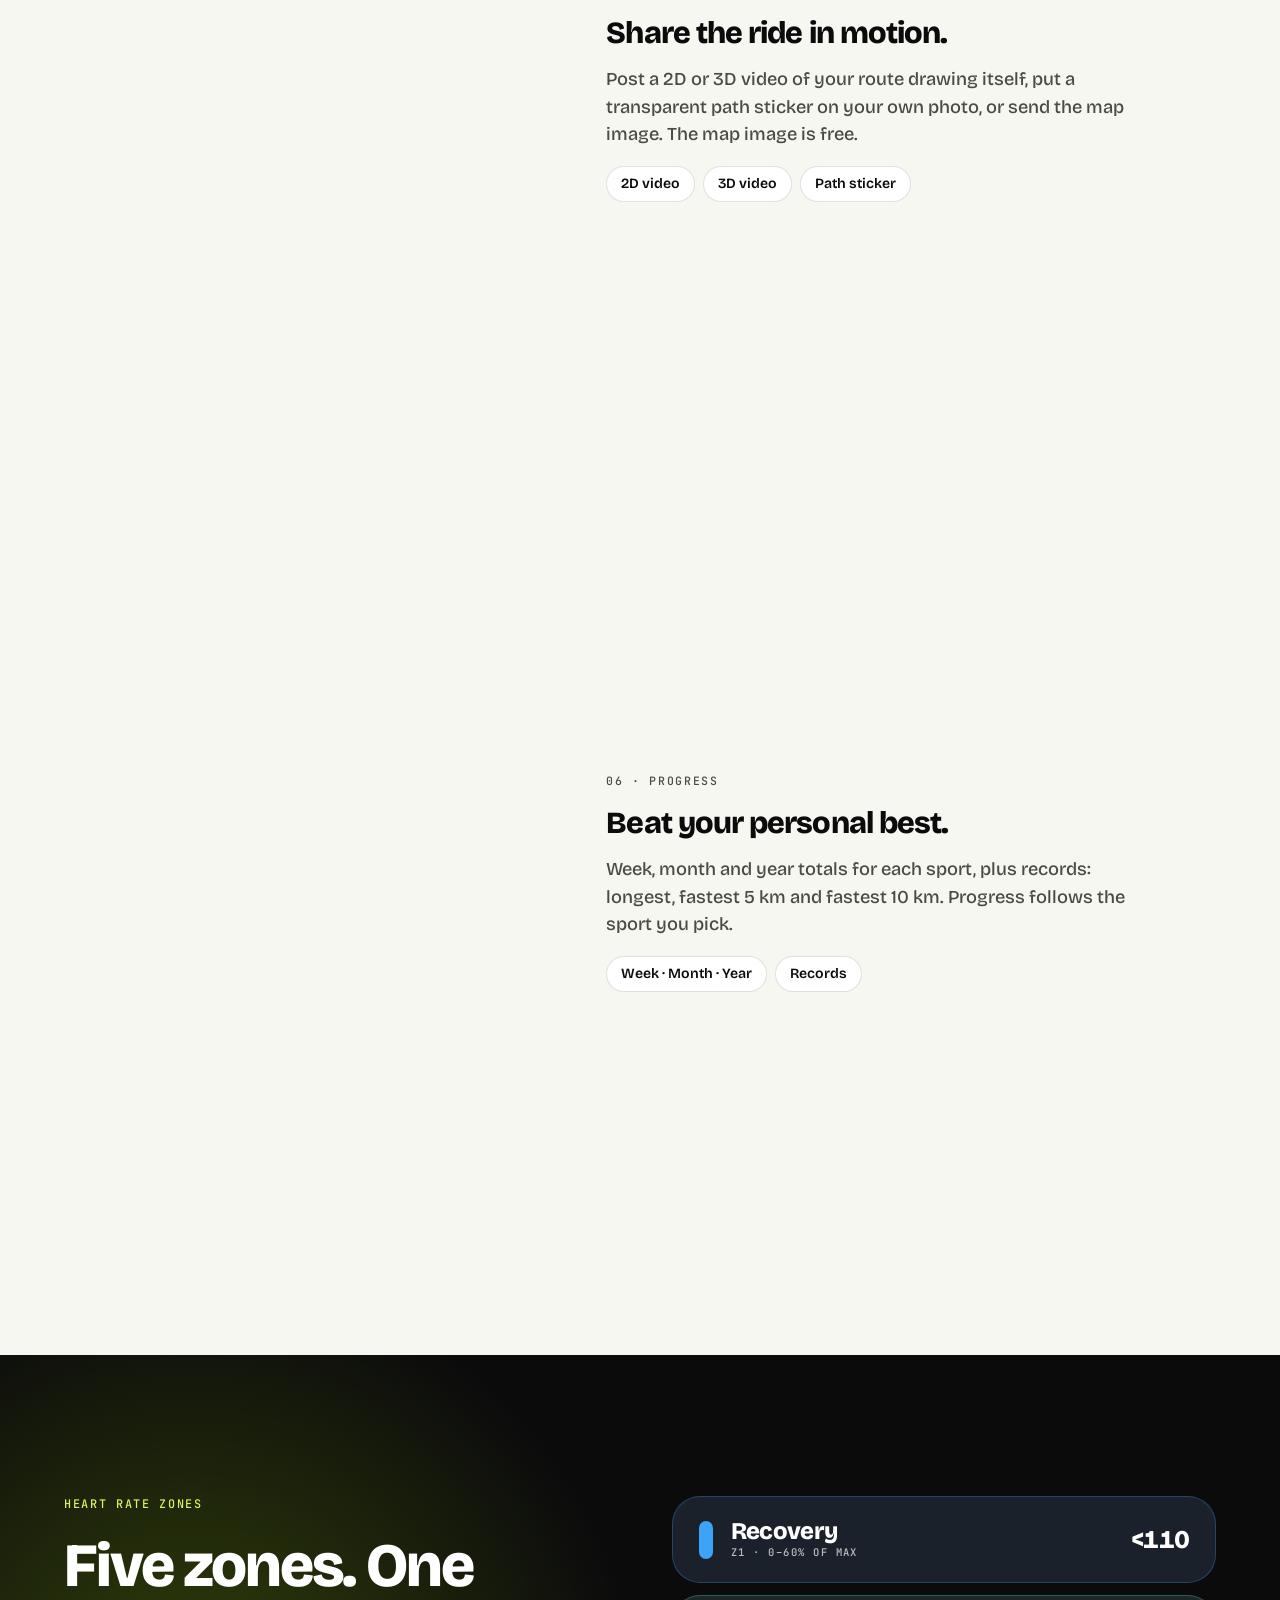
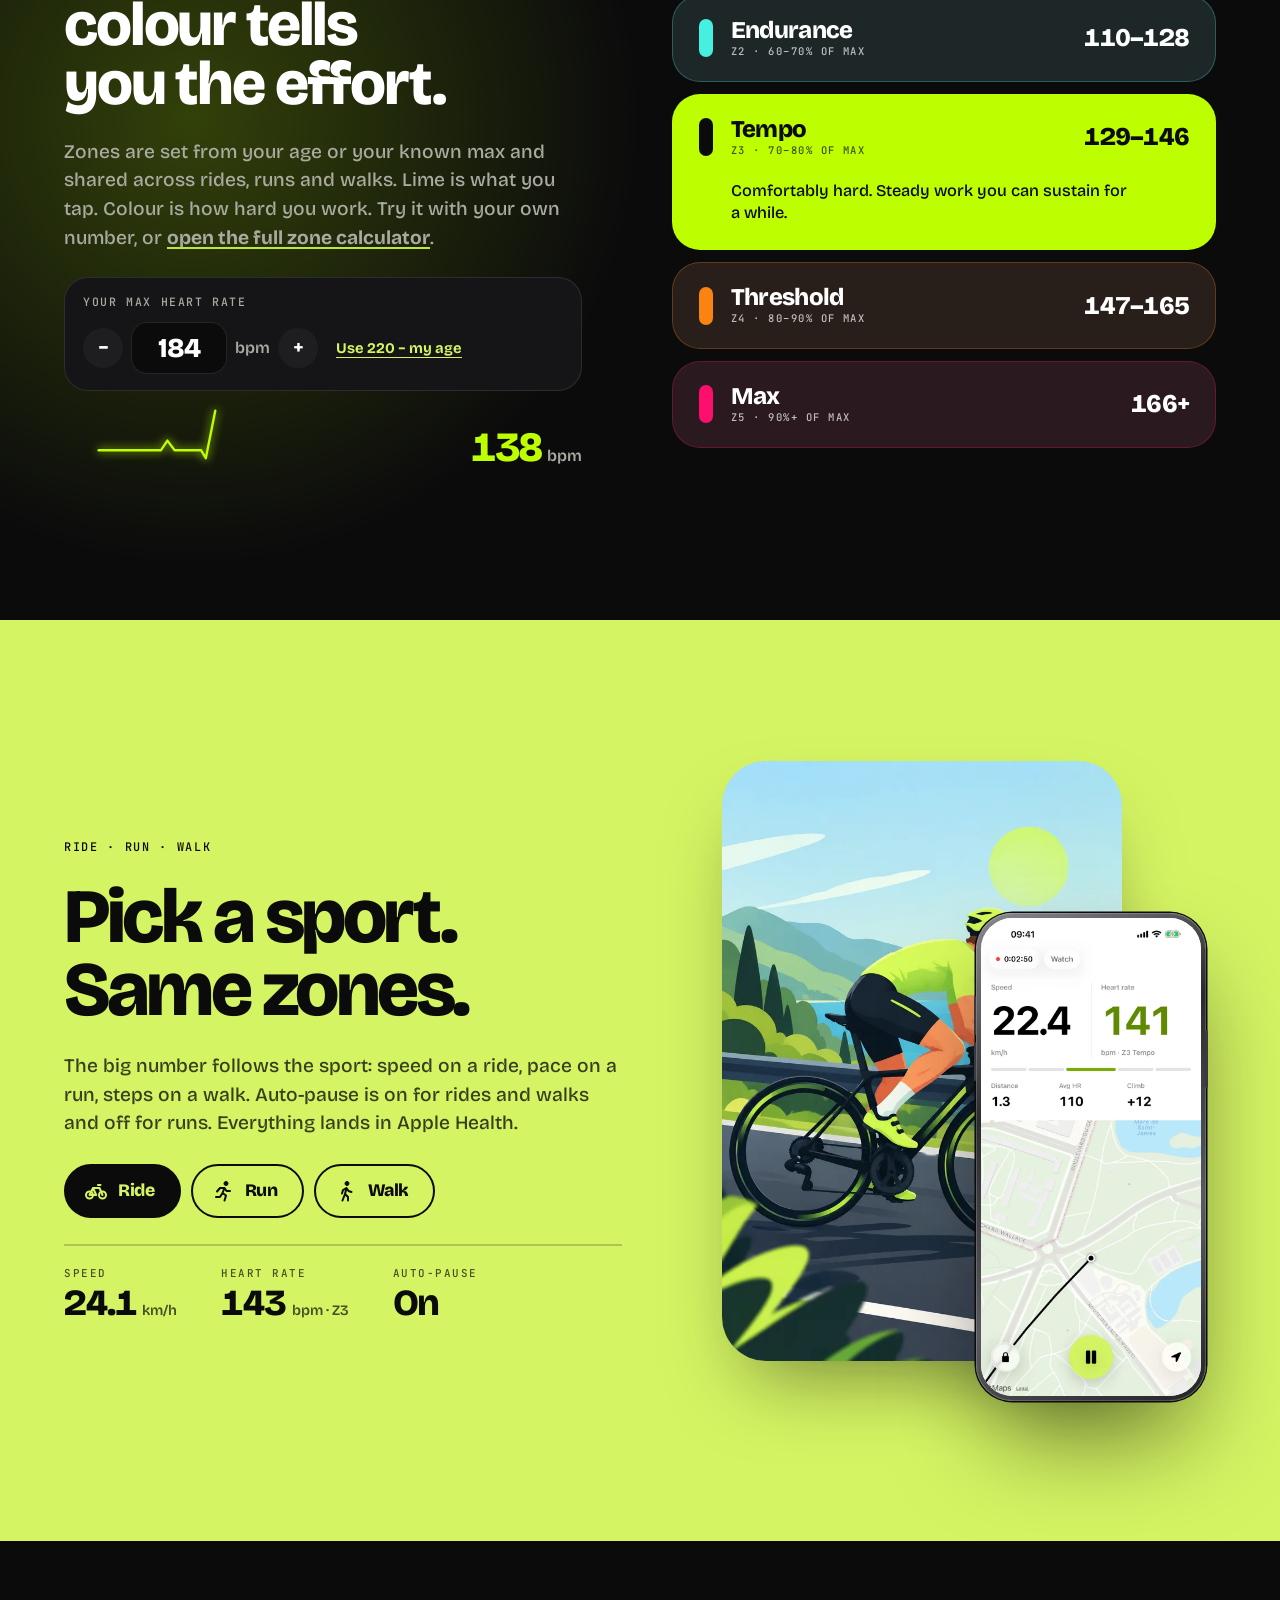
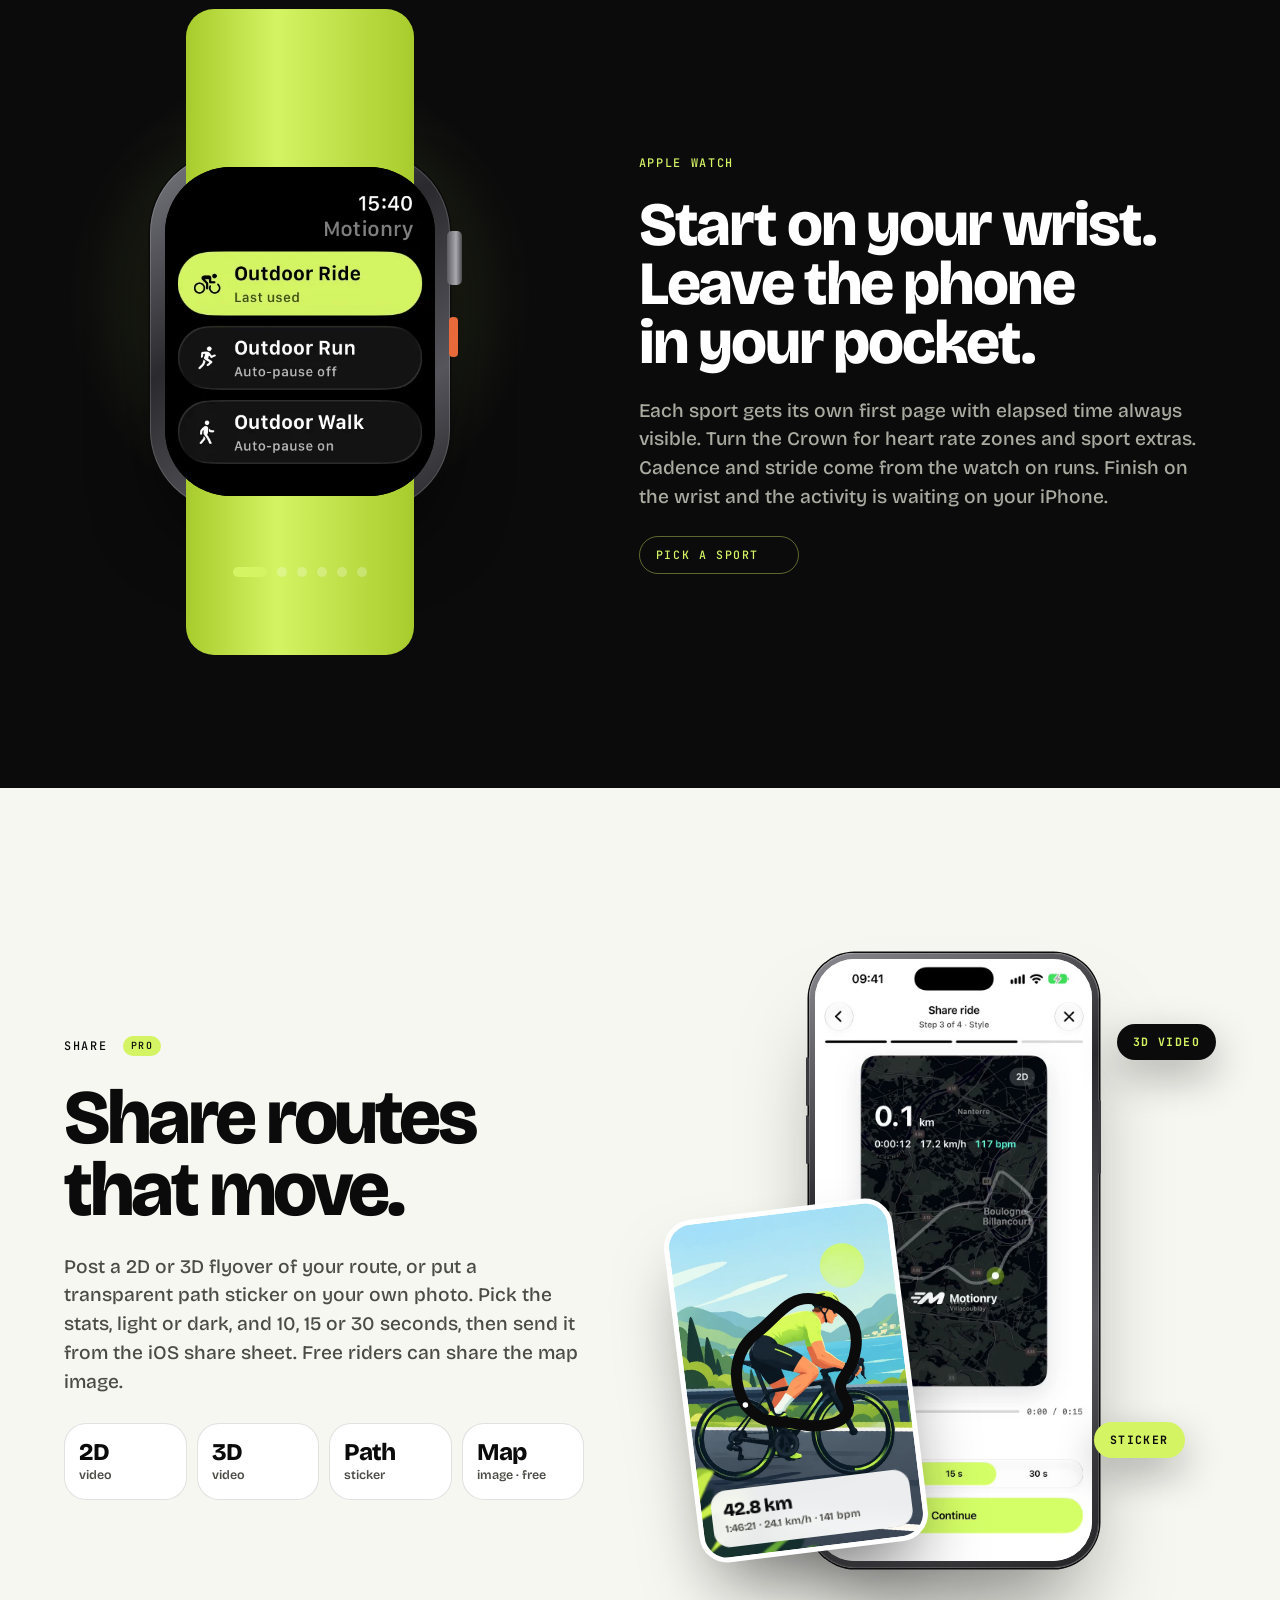
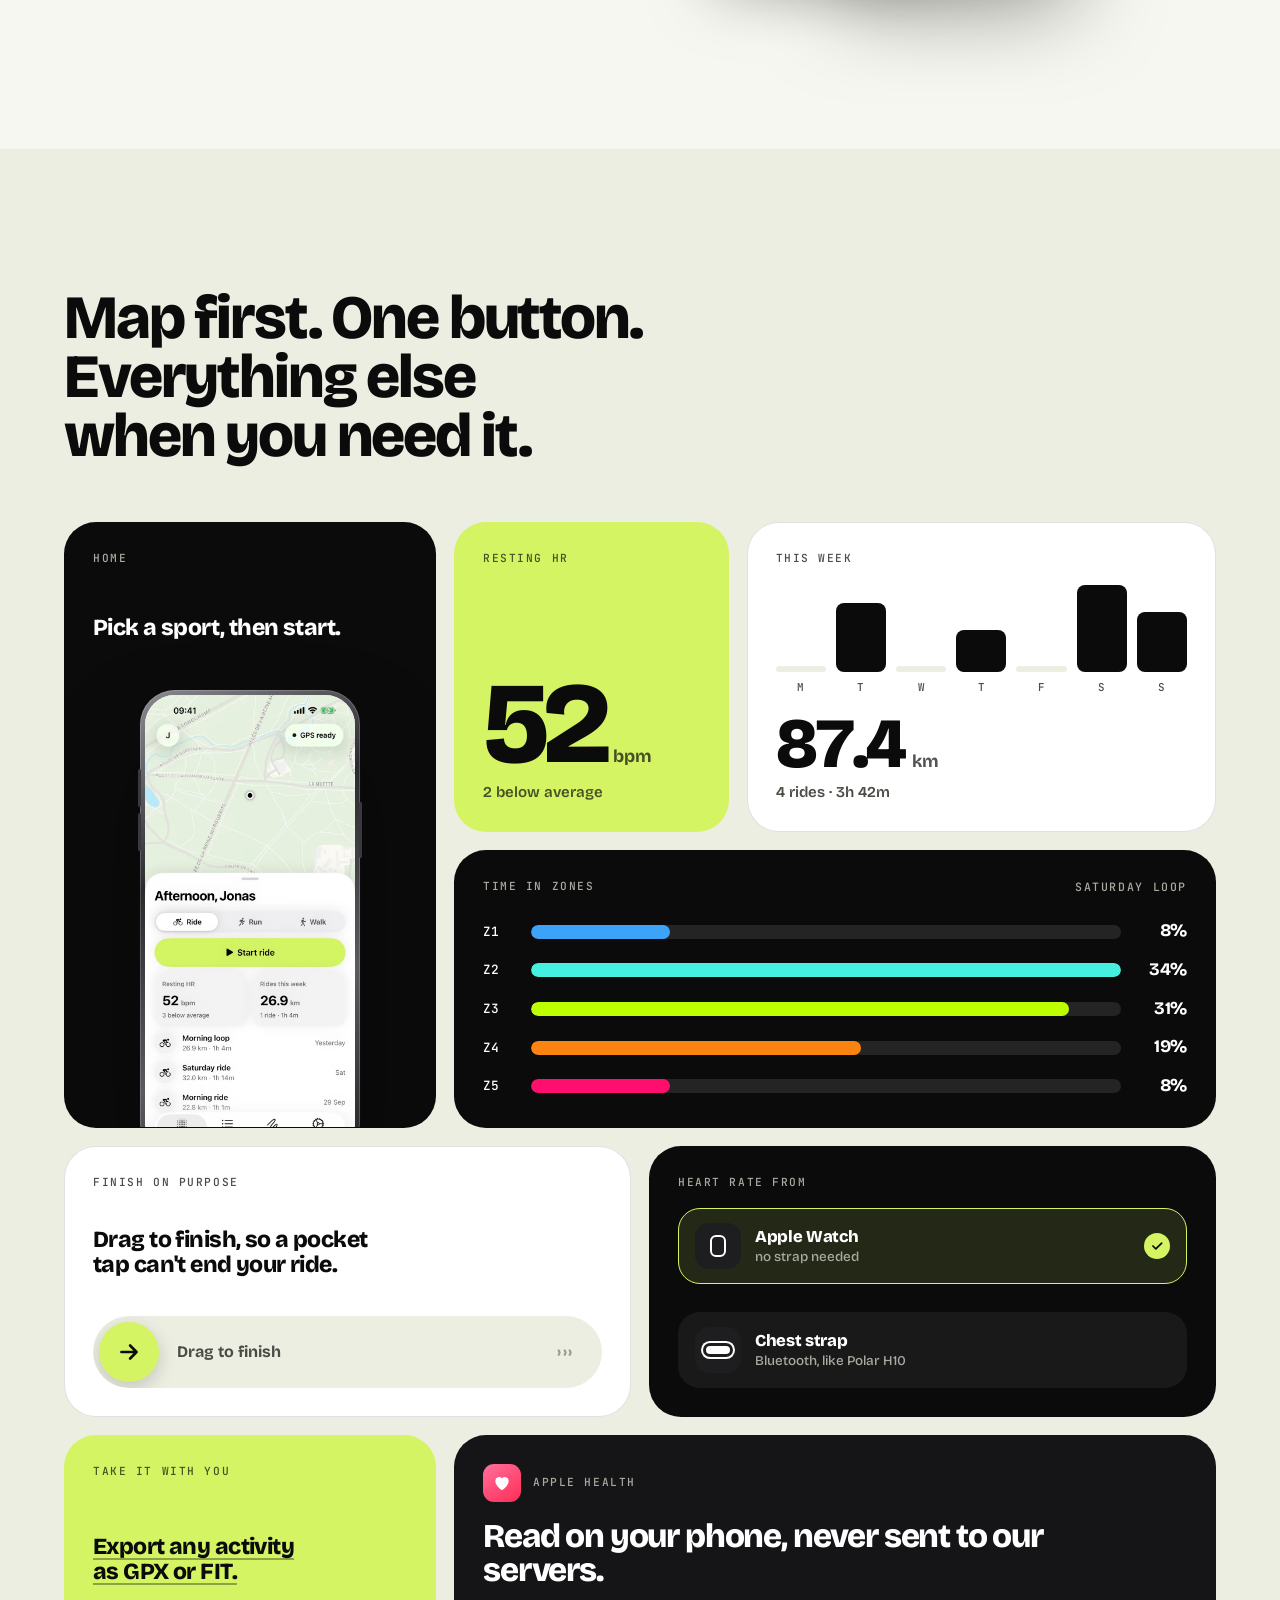
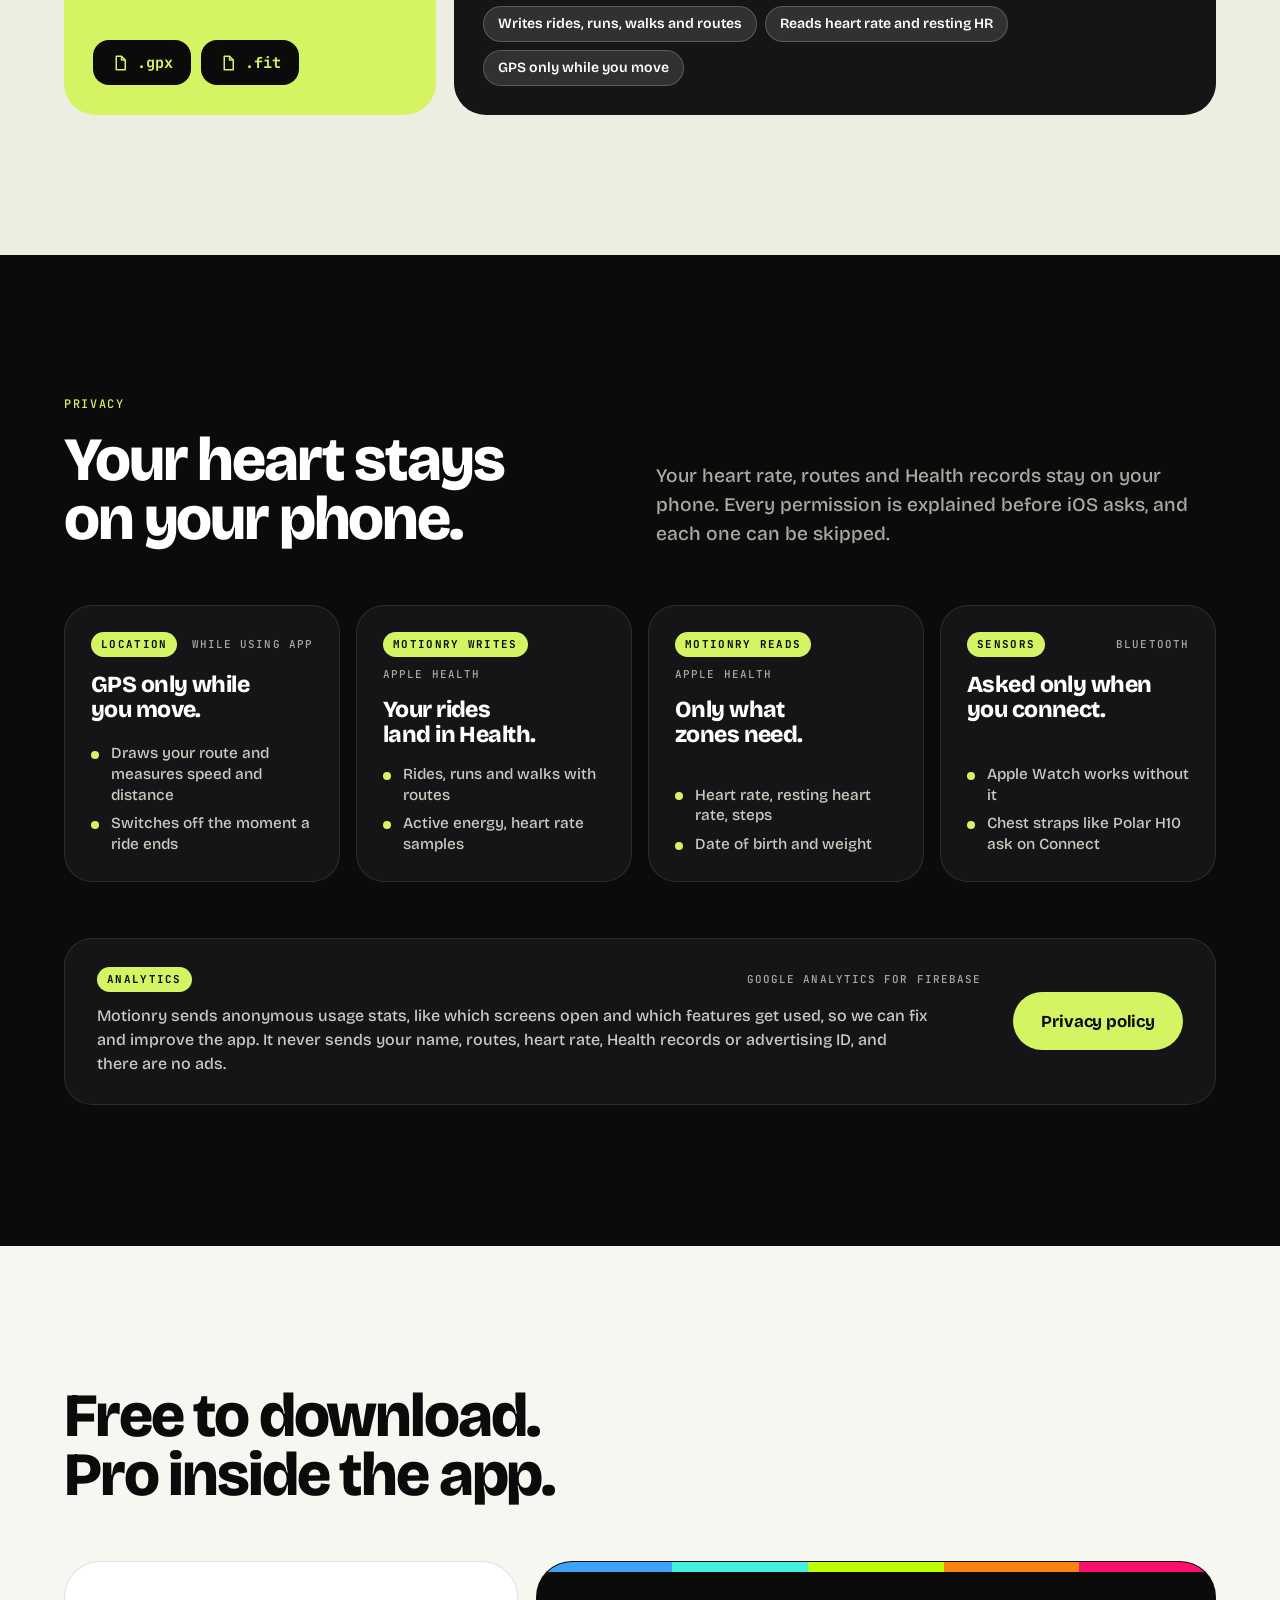
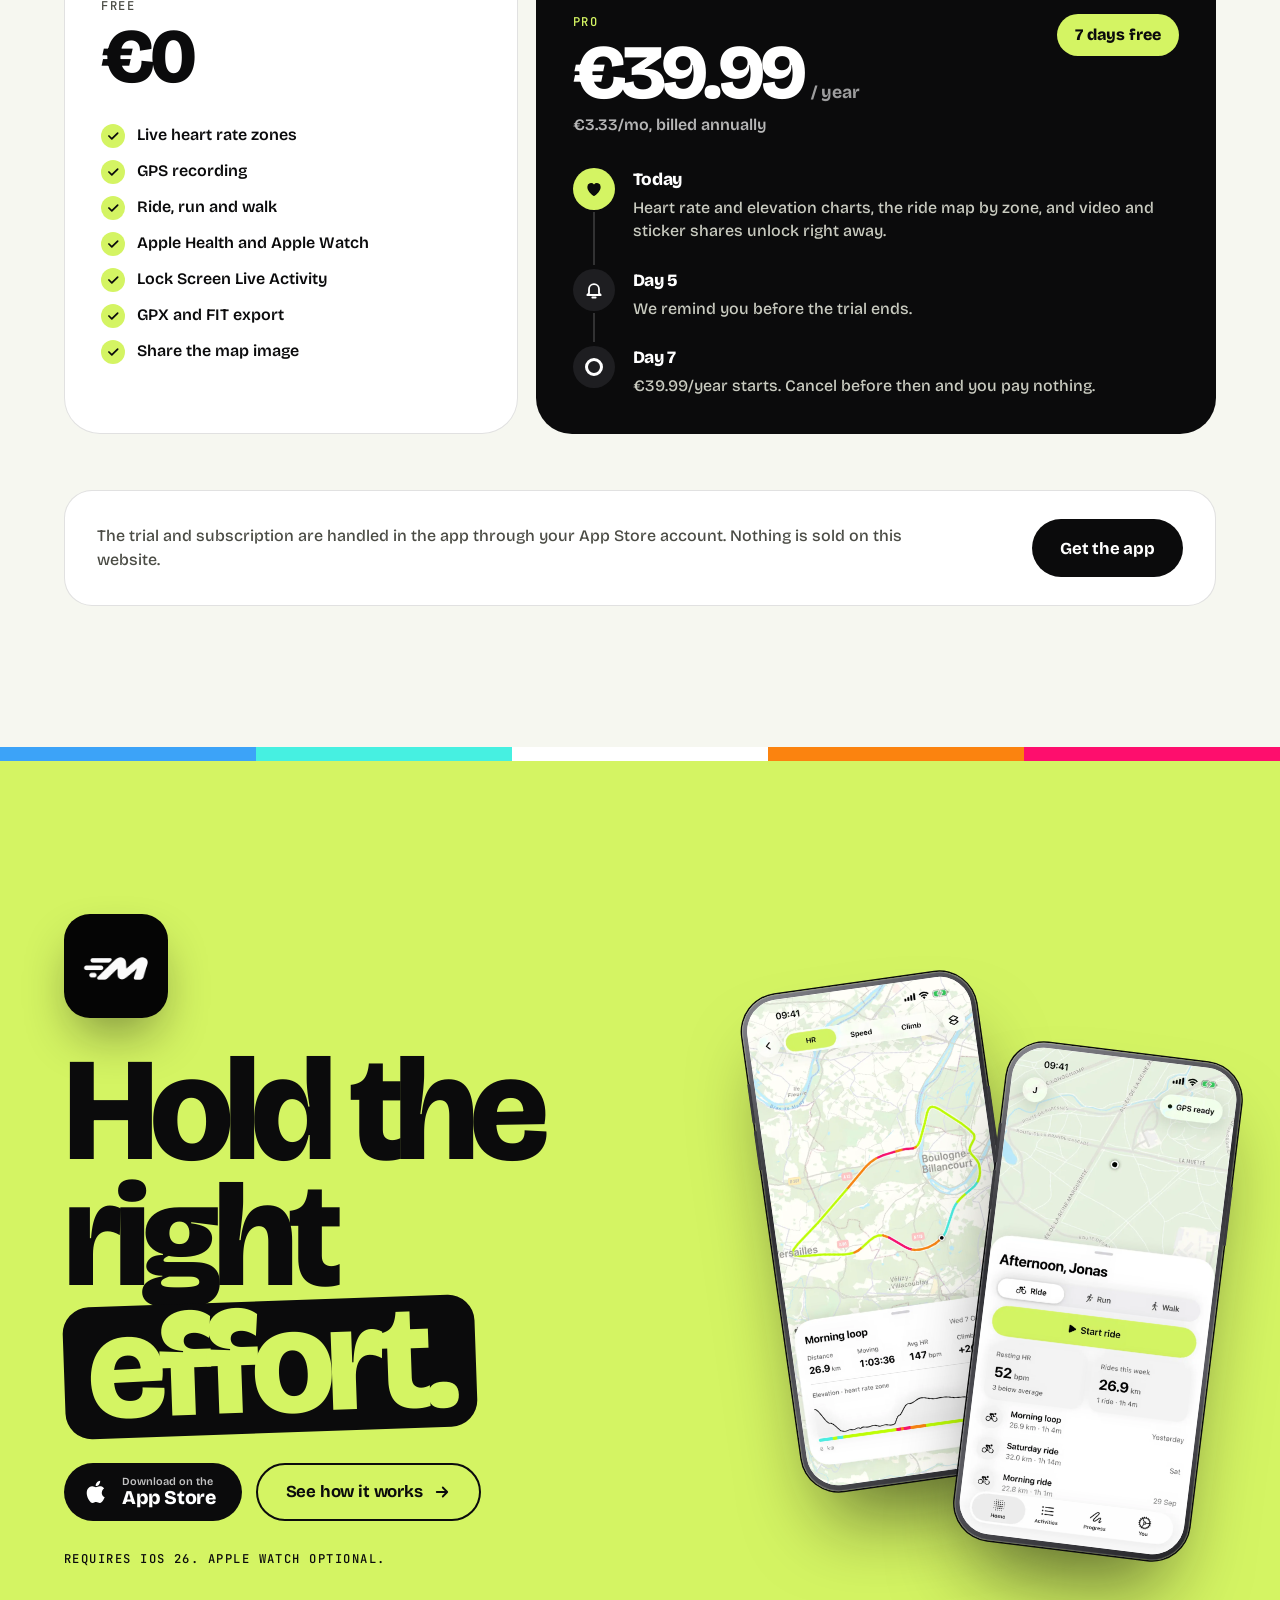
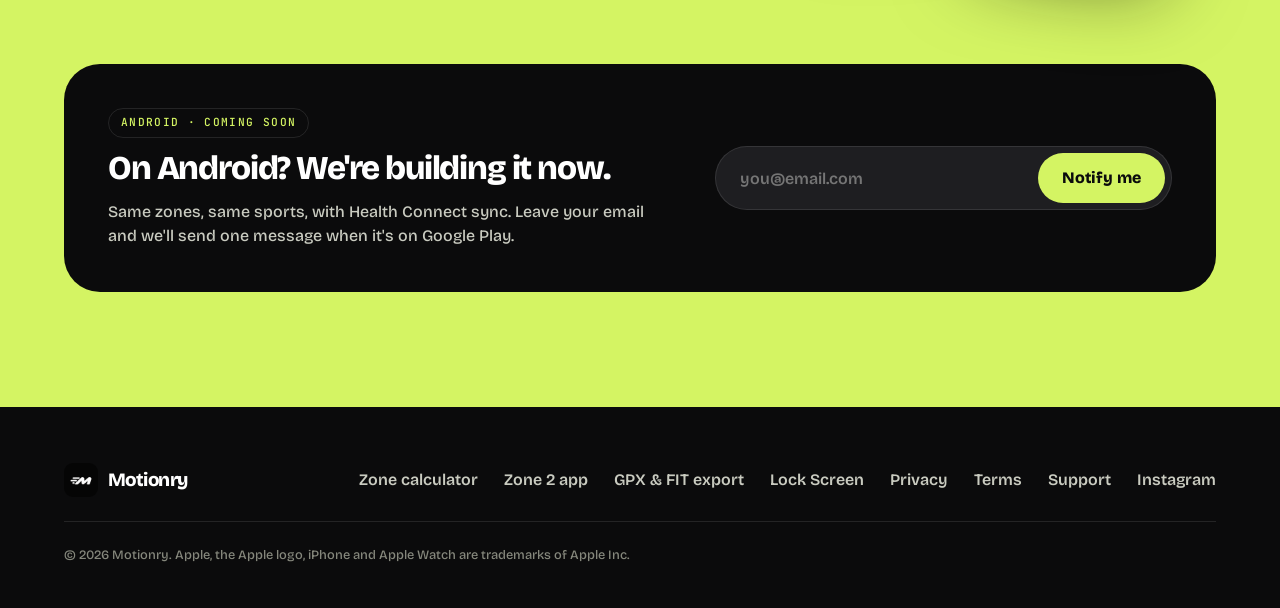
==== commit fd13c140: "feat: add GPX/FIT export, Zone 2 and Lock Screen topic pages - /gpx-fit-export/: GPX vs FIT, how to " ====
--- a/index.html
+++ b/index.html
@@ -248,7 +248,7 @@
         <article class="chapter is-active" data-chapter="live">
           <div class="chapter__num mono">01 · Live</div>
           <h3 class="h3">Know your zone at a glance.</h3>
-          <p>The zone colour, your heart rate and the big number for your sport fill the screen. Glance down, hold the effort, and keep your eyes on the road.</p>
+          <p>The zone colour, your heart rate and the big number for your sport fill the screen. Glance down, hold the effort, and keep your eyes on the road. <a class="textlink" href="/zone-2-training-app/">Training in Zone 2?</a></p>
           <ul class="chips"><li>Live heart rate zone</li><li>Speed, pace or steps</li><li>Zone alerts</li></ul>
         </article>
         <article class="chapter" data-chapter="map">
@@ -266,7 +266,7 @@
         <article class="chapter" data-chapter="lock">
           <div class="chapter__num mono">04 · Lock Screen</div>
           <h3 class="h3">Phone in your pocket. Zone on your Lock Screen.</h3>
-          <p>A Live Activity keeps your speed, heart rate and zone on the Lock Screen and in the Dynamic Island, with pause and lap a tap away.</p>
+          <p>A Live Activity keeps your speed, heart rate and zone on the Lock Screen and in the Dynamic Island, with pause and lap a tap away. <a class="textlink" href="/lock-screen-live-activity/">See how it works.</a></p>
           <ul class="chips"><li>Live Activity</li><li>Dynamic Island</li></ul>
         </article>
         <article class="chapter" data-chapter="share">
@@ -480,7 +480,7 @@
 
         <article class="tile tile--export" data-reveal="2">
           <div class="tile__label">Take it with you</div>
-          <h3 class="h4">Export any activity as GPX or FIT.</h3>
+          <h3 class="h4"><a href="/gpx-fit-export/">Export any activity as GPX or FIT.</a></h3>
           <div class="files"><span><svg><use href="#i-file"/></svg>.gpx</span><span><svg><use href="#i-file"/></svg>.fit</span></div>
         </article>
 
@@ -643,6 +643,9 @@
     </a>
     <nav class="footer__links" aria-label="Footer">
       <a href="/heart-rate-zone-calculator/">Zone calculator</a>
+      <a href="/zone-2-training-app/">Zone 2 app</a>
+      <a href="/gpx-fit-export/">GPX &amp; FIT export</a>
+      <a href="/lock-screen-live-activity/">Lock Screen</a>
       <a href="/privacy.html">Privacy</a>
       <a href="#">Terms</a>
       <a href="mailto:support@motionryapp.com">Support</a>
--- a/css/styles.css
+++ b/css/styles.css
@@ -749,10 +749,38 @@
 .fineprint { font-size: .9rem; line-height: 1.5; color: var(--text-dark-2); }
 
 @media (max-width: 1020px) {
-  .calc { grid-template-columns: 1fr; }
+  .calc { grid-template-columns: minmax(0, 1fr); }
+  .policy { grid-template-columns: minmax(0, 1fr); }
 }
 @media (max-width: 640px) {
   .zrow { grid-template-columns: 10px minmax(0, 1fr); }
   .zrow__range { grid-column: 2; font-size: 1.4rem; }
   .calc__max strong { font-size: 2.8rem; }
 }
+
+/* Topic pages: prose with a phone screenshot beside it */
+.topic { display: grid; grid-template-columns: minmax(0, 1fr) 320px; gap: clamp(32px, 6vw, 88px); align-items: start; }
+.topic .policy-body { max-width: 760px; }
+.topic__aside { position: sticky; top: 100px; display: flex; flex-direction: column; align-items: center; gap: 18px; }
+.topic__cap { max-width: 18em; text-align: center; font-size: .9rem; line-height: 1.4; color: var(--text-dark-2); }
+
+.steps { counter-reset: step; display: flex; flex-direction: column; gap: 16px; }
+.steps li { counter-increment: step; position: relative; padding: 5px 0 0 54px; min-height: 36px; }
+.steps li::before { content: counter(step); position: absolute; left: 0; top: 0; display: grid; place-items: center; width: 36px; height: 36px; border-radius: 50%; background: var(--ink); color: var(--lime); font: 800 1rem var(--font); }
+
+.data--text { min-width: 520px; }
+.data--text th, .data--text td { white-space: normal; vertical-align: top; line-height: 1.45; }
+
+.related { display: grid; grid-template-columns: repeat(auto-fit, minmax(min(100%, 230px), 1fr)); gap: 14px; }
+.policy-section .related a { display: flex; flex-direction: column; gap: 10px; padding: 22px 24px; border-radius: 28px; background: #fff; border: 1px solid var(--paper-line); text-decoration: none; transition: transform .3s var(--ease), background .25s; }
+.policy-section .related a:hover { background: var(--lime); transform: translateY(-3px); }
+.related .mono-label { color: var(--text-dark-2); }
+.related strong { font-size: 1.25rem; font-weight: 800; letter-spacing: -.03em; line-height: 1.1; color: var(--ink); }
+.related p { font-size: .94rem; line-height: 1.4; color: var(--text-dark-2); }
+
+@media (max-width: 1020px) {
+  .topic { grid-template-columns: minmax(0, 1fr); }
+  .topic__aside { position: static; order: -1; }
+}
+.tile--export h3 a { text-decoration: underline; text-decoration-color: rgba(11, 11, 12, .35); text-decoration-thickness: 2px; text-underline-offset: 4px; transition: text-decoration-color .2s; }
+.tile--export h3 a:hover { text-decoration-color: var(--ink); }
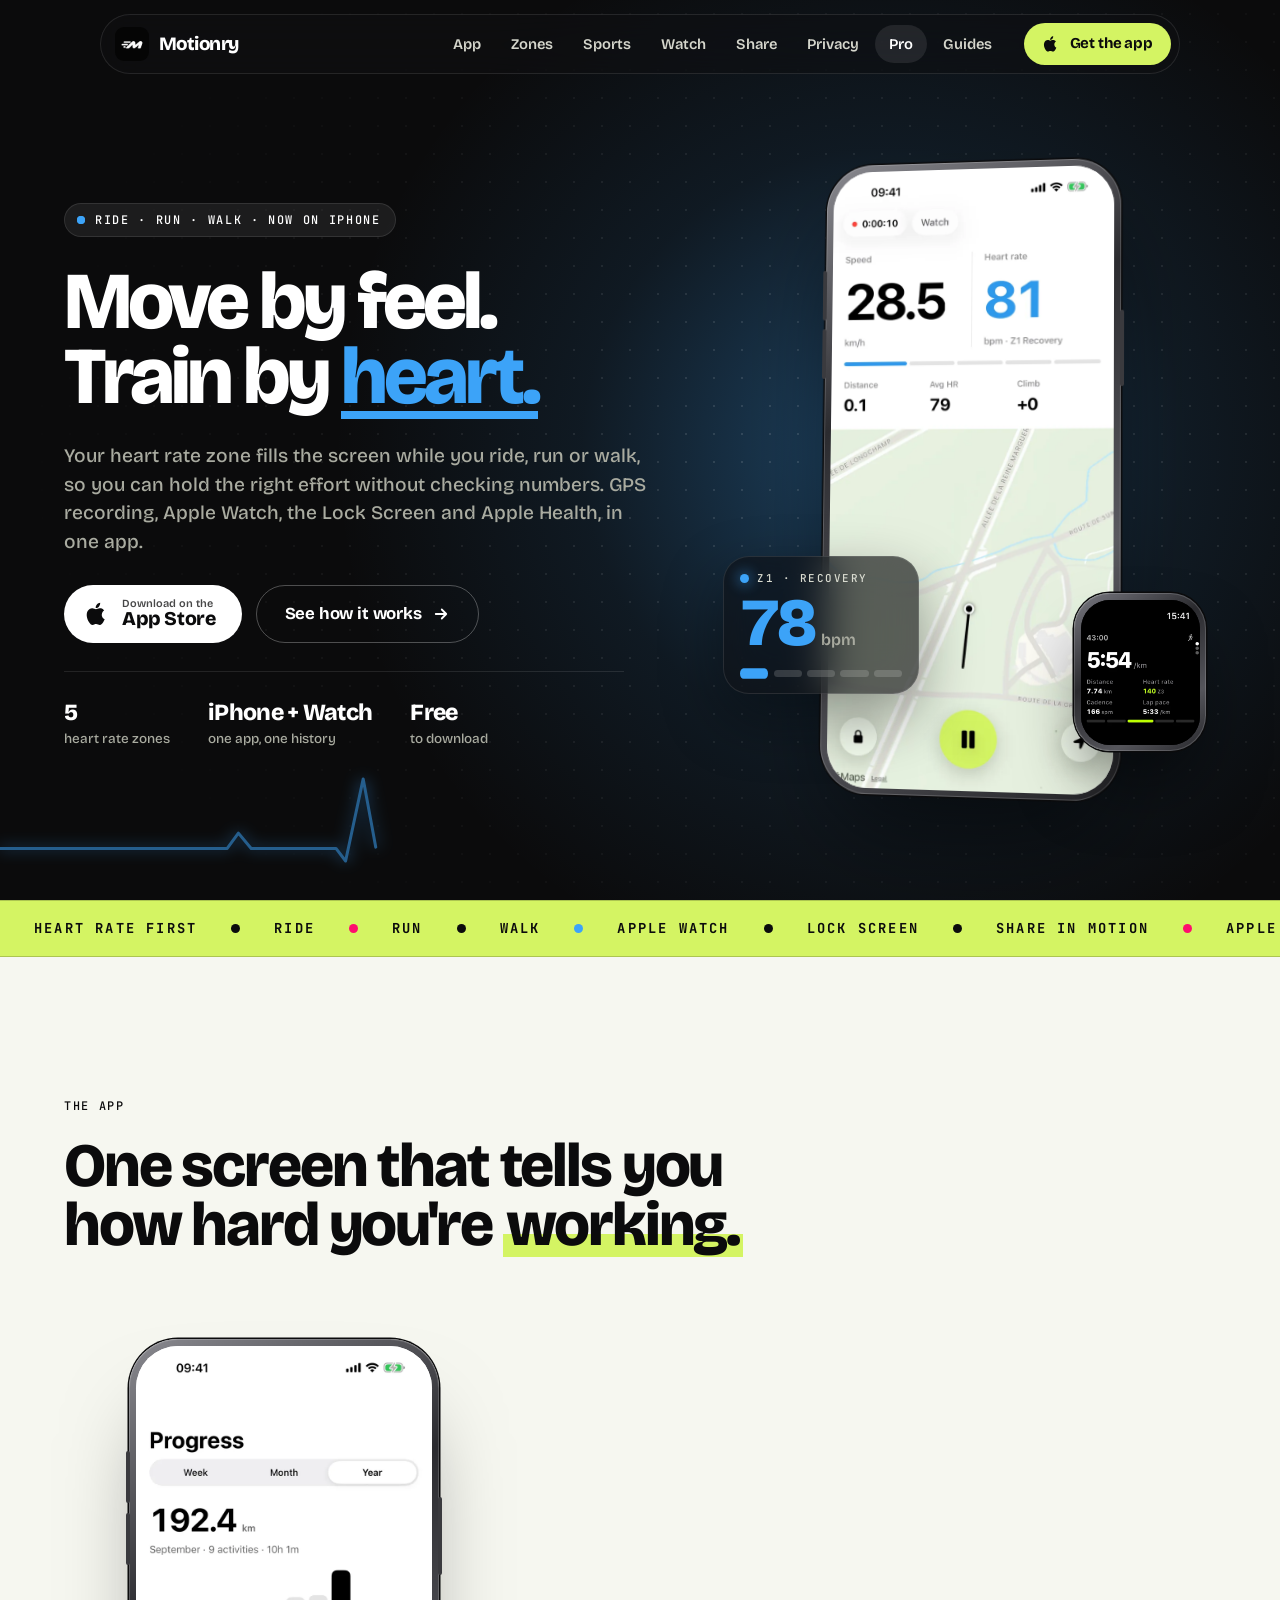
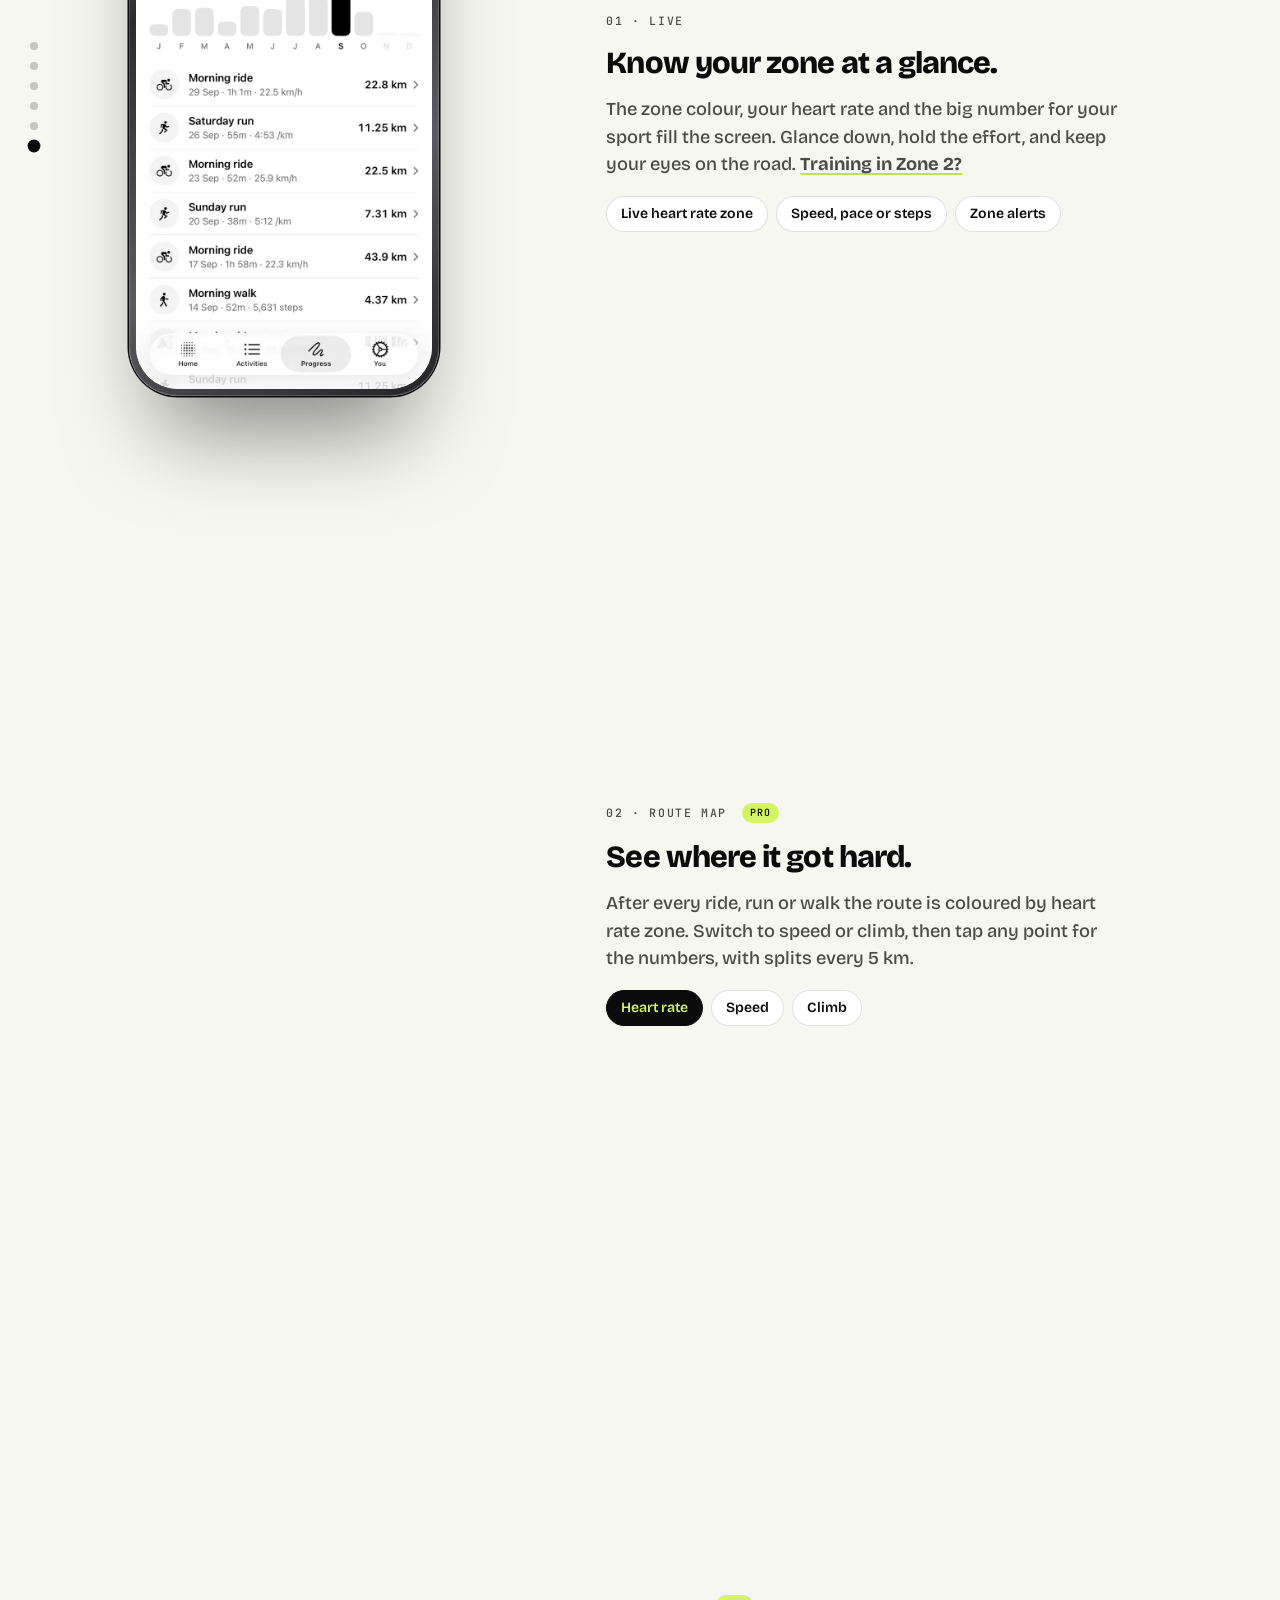
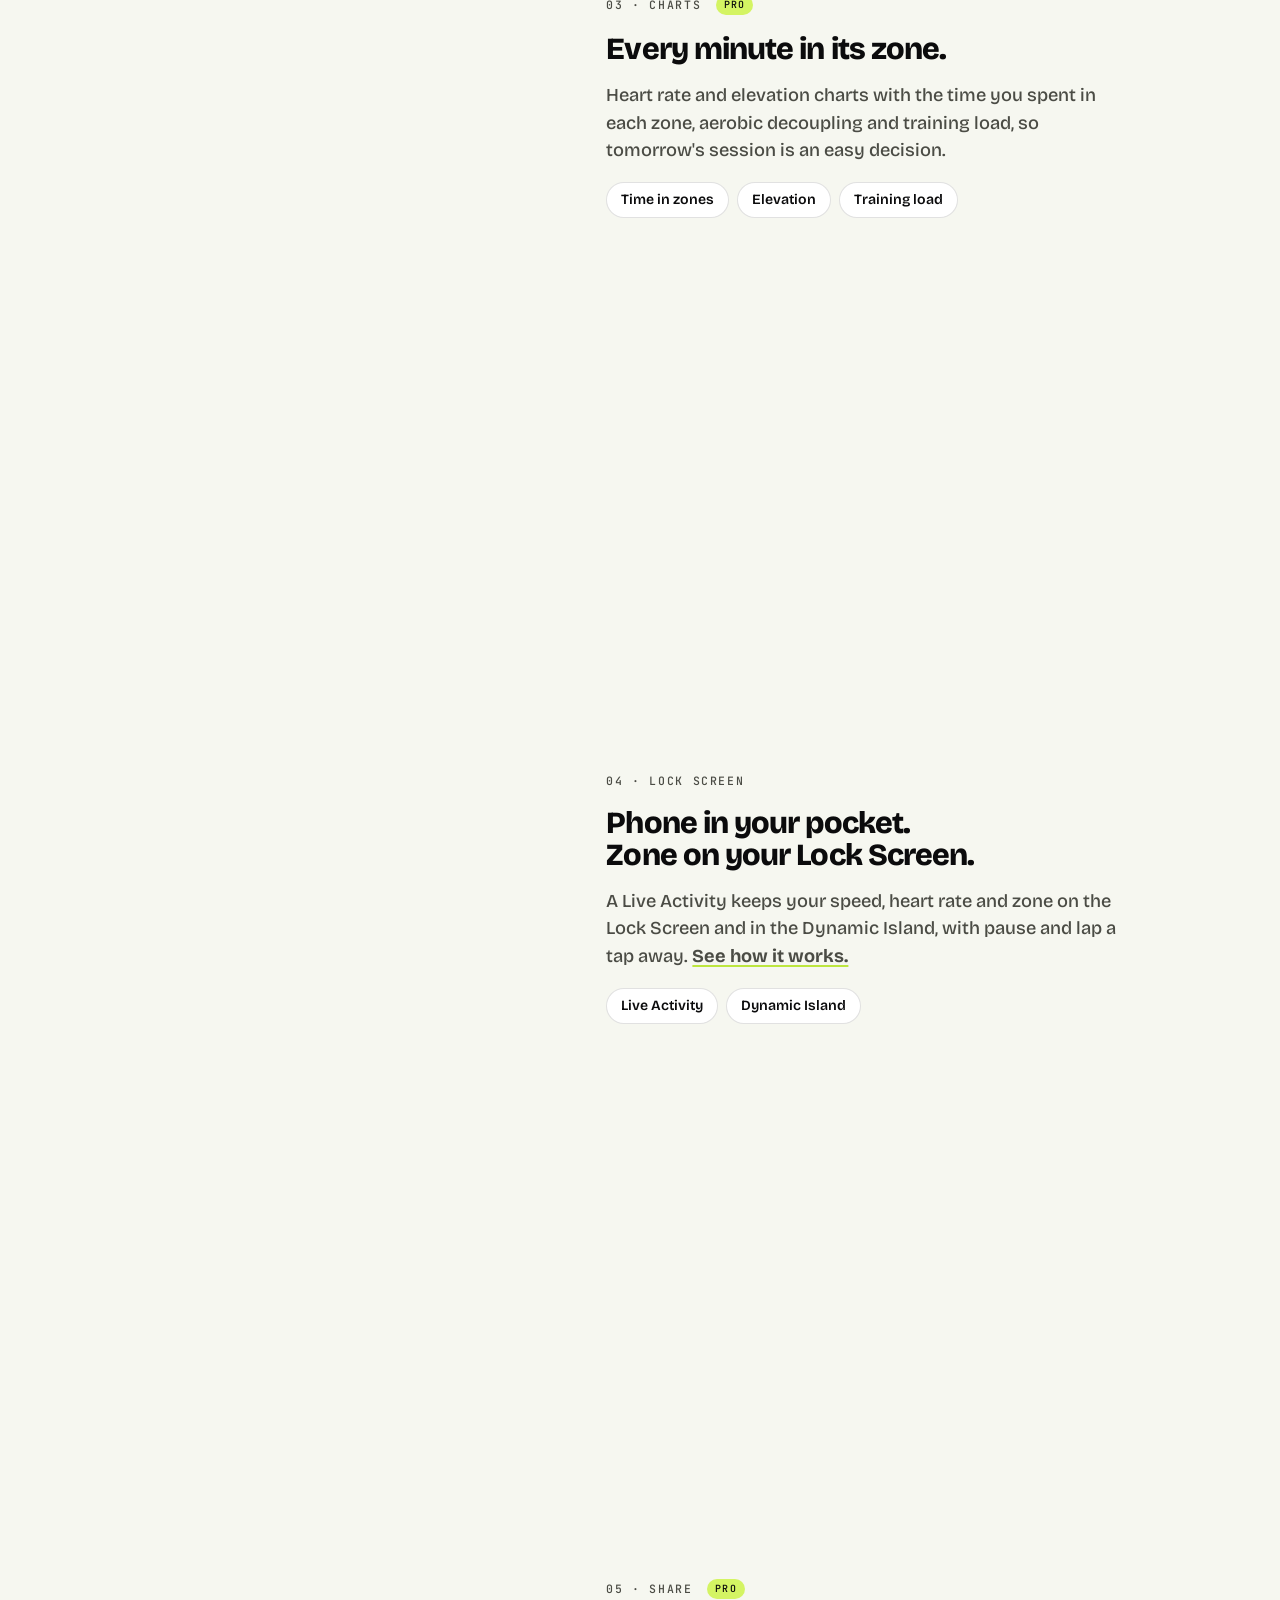
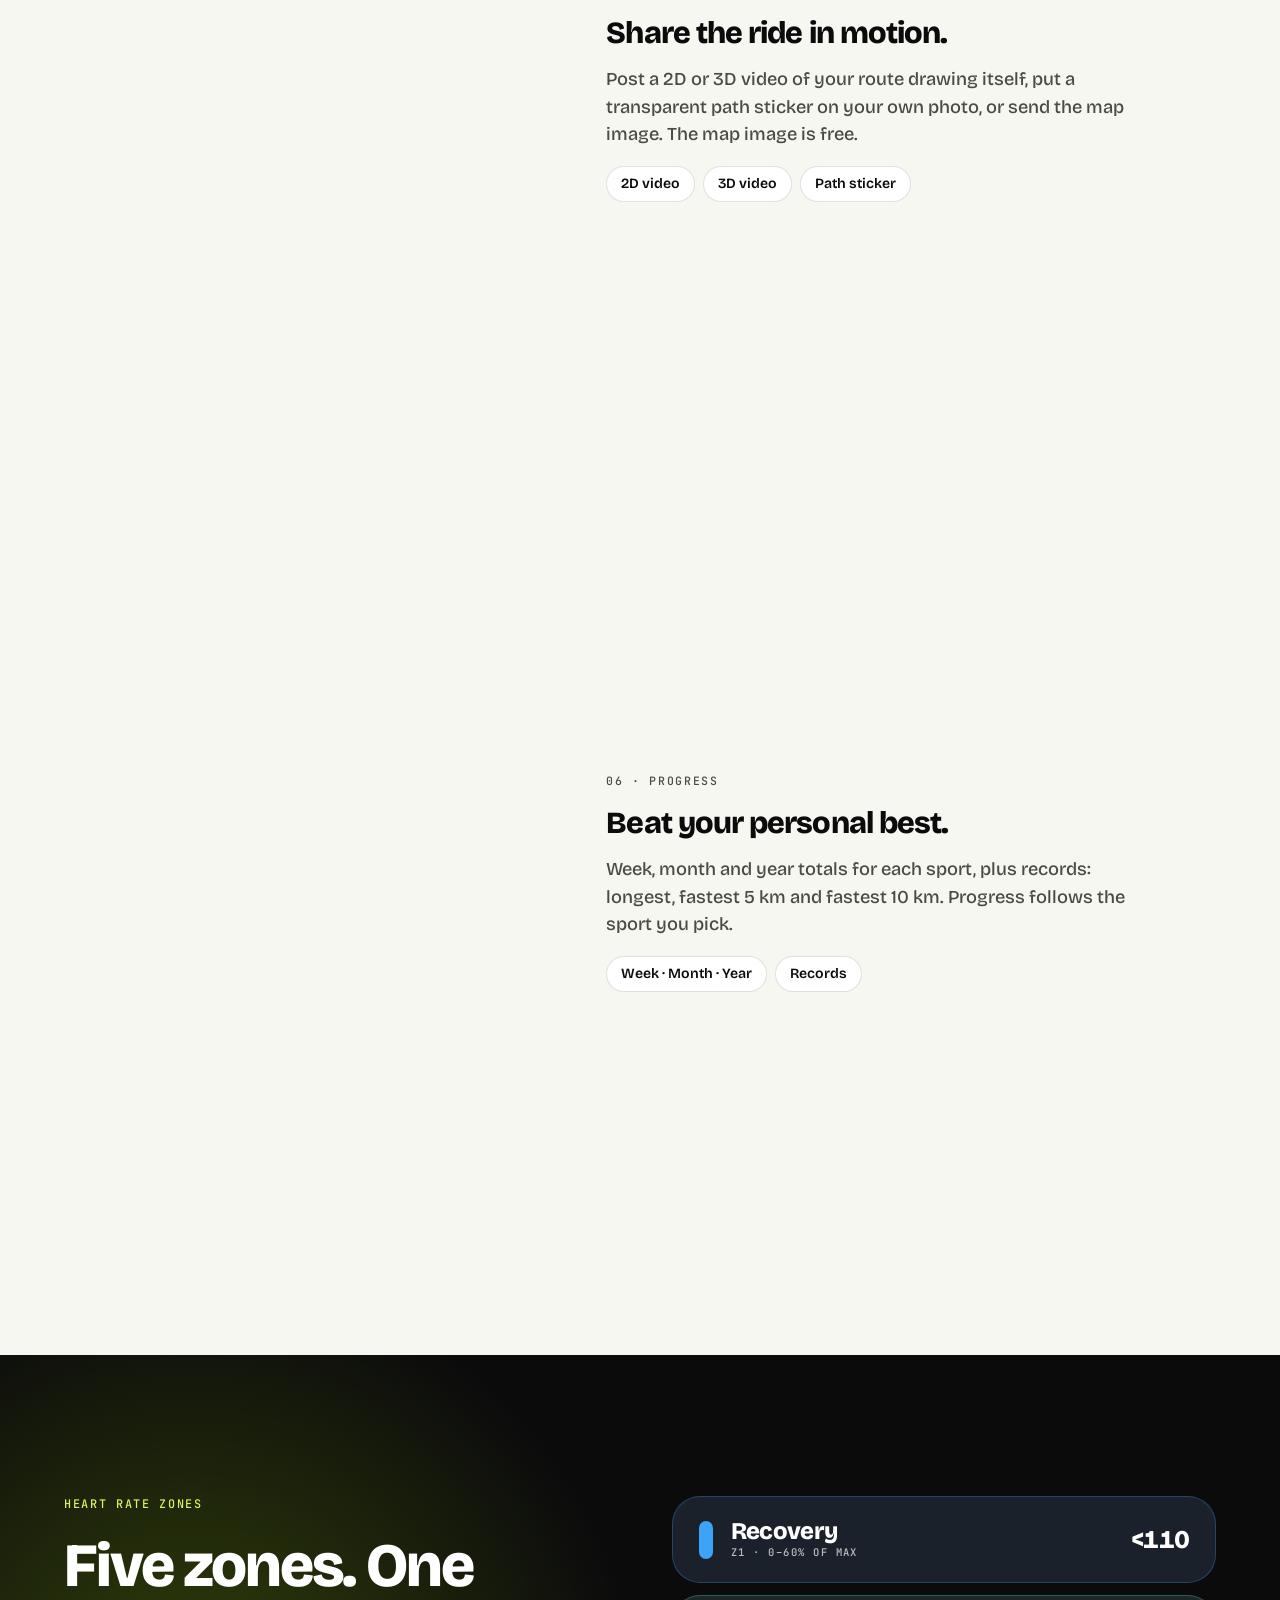
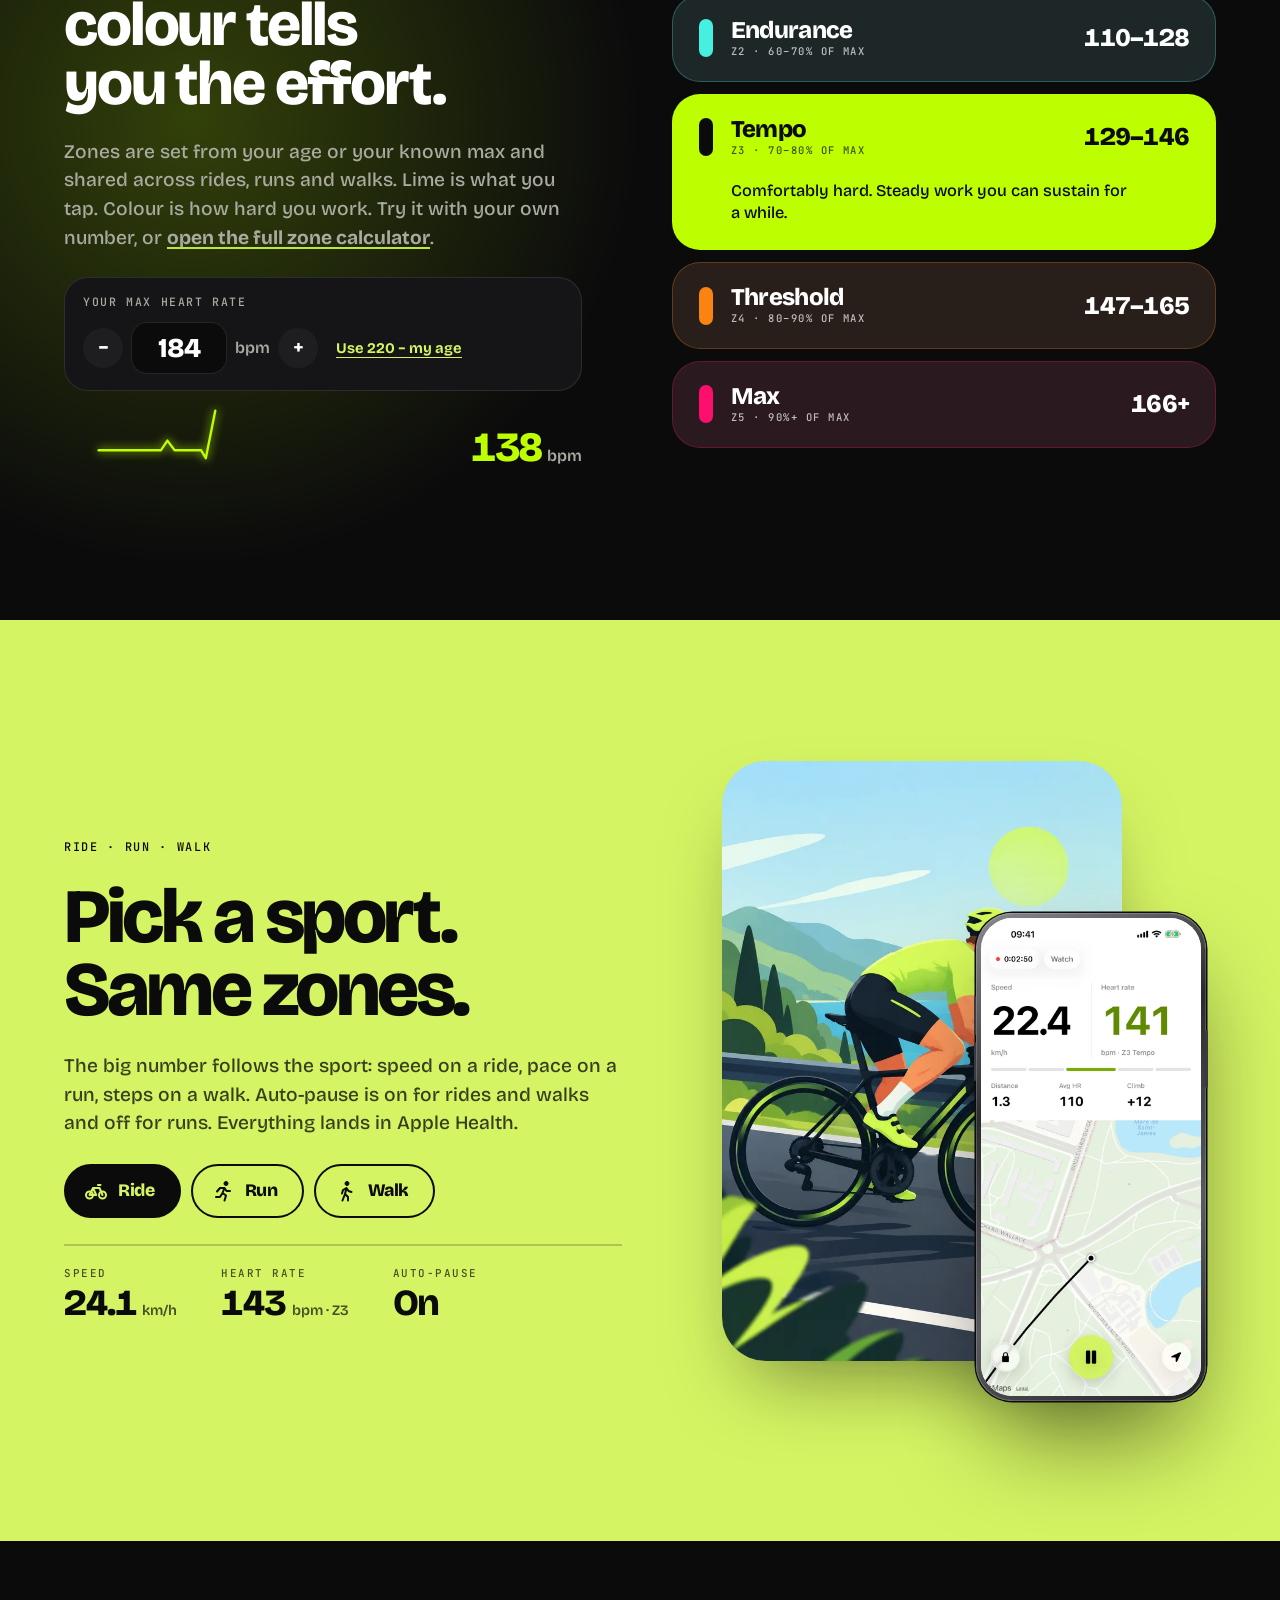
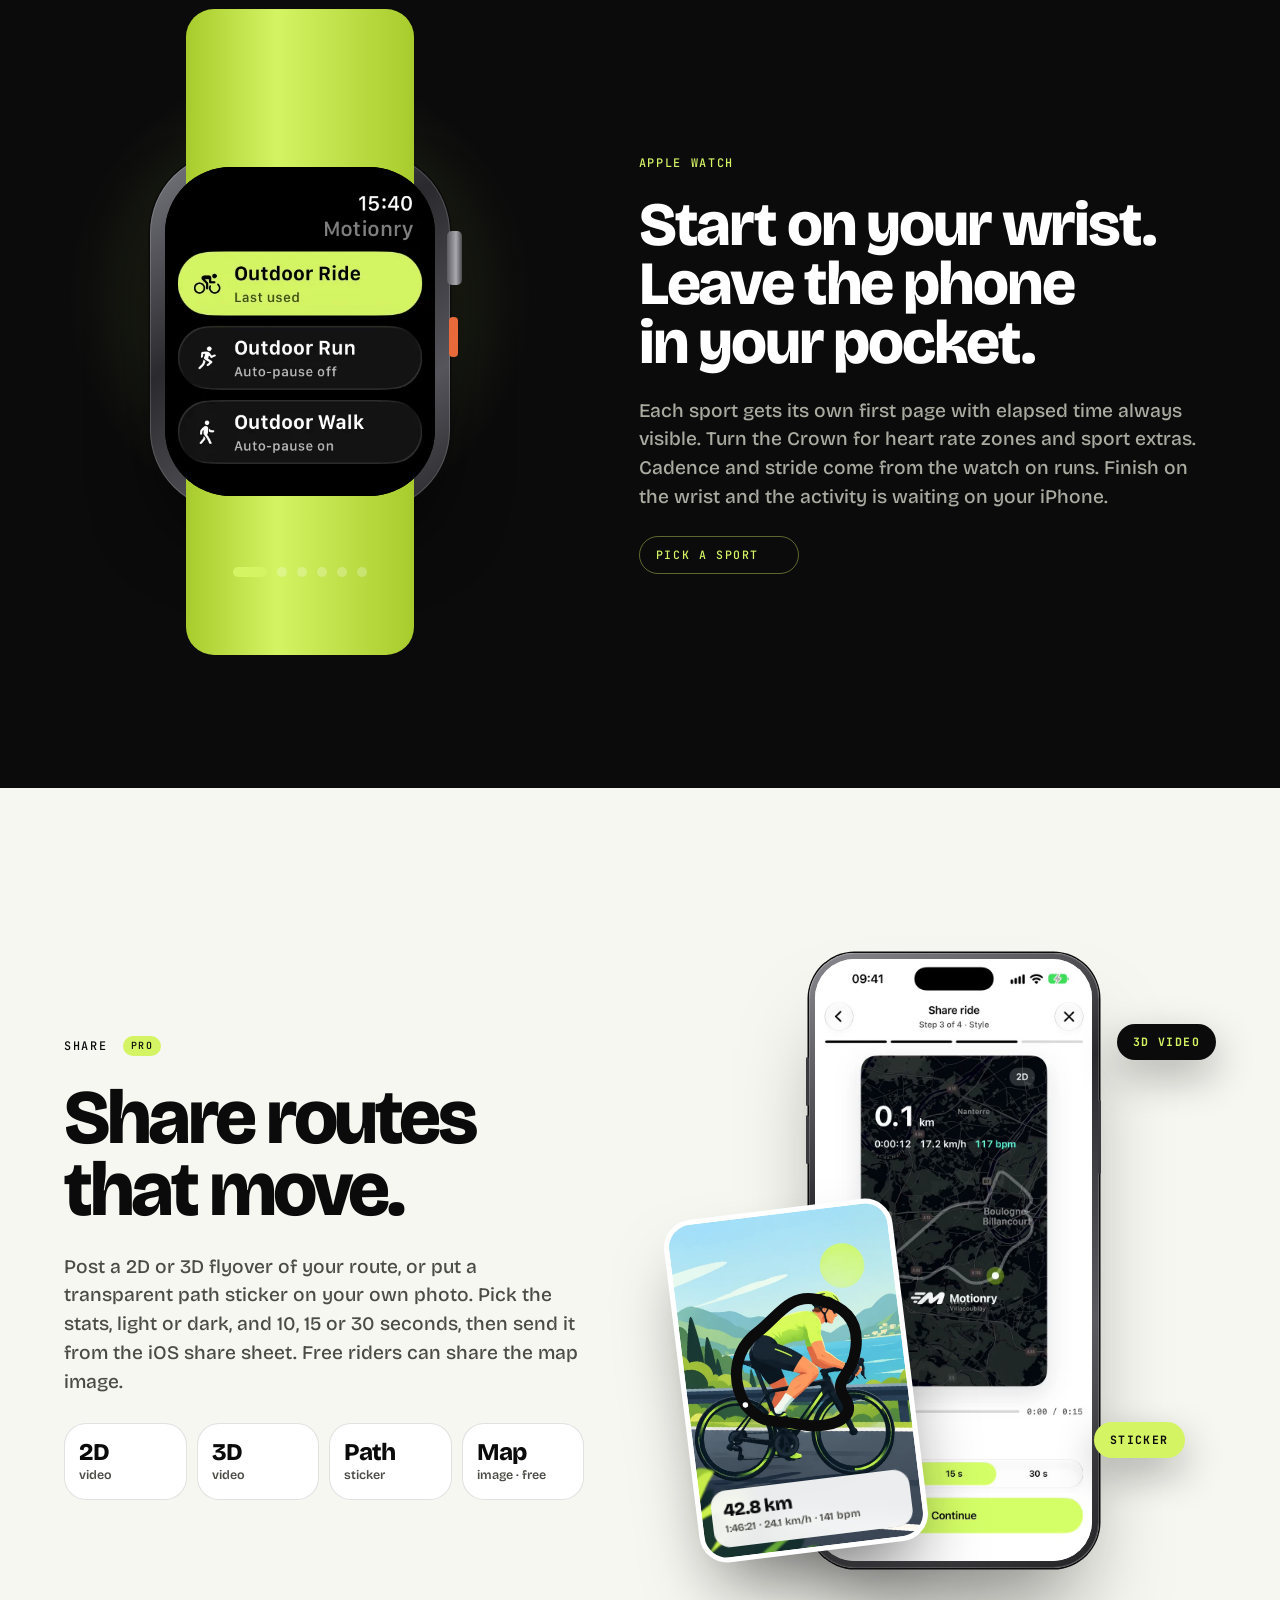
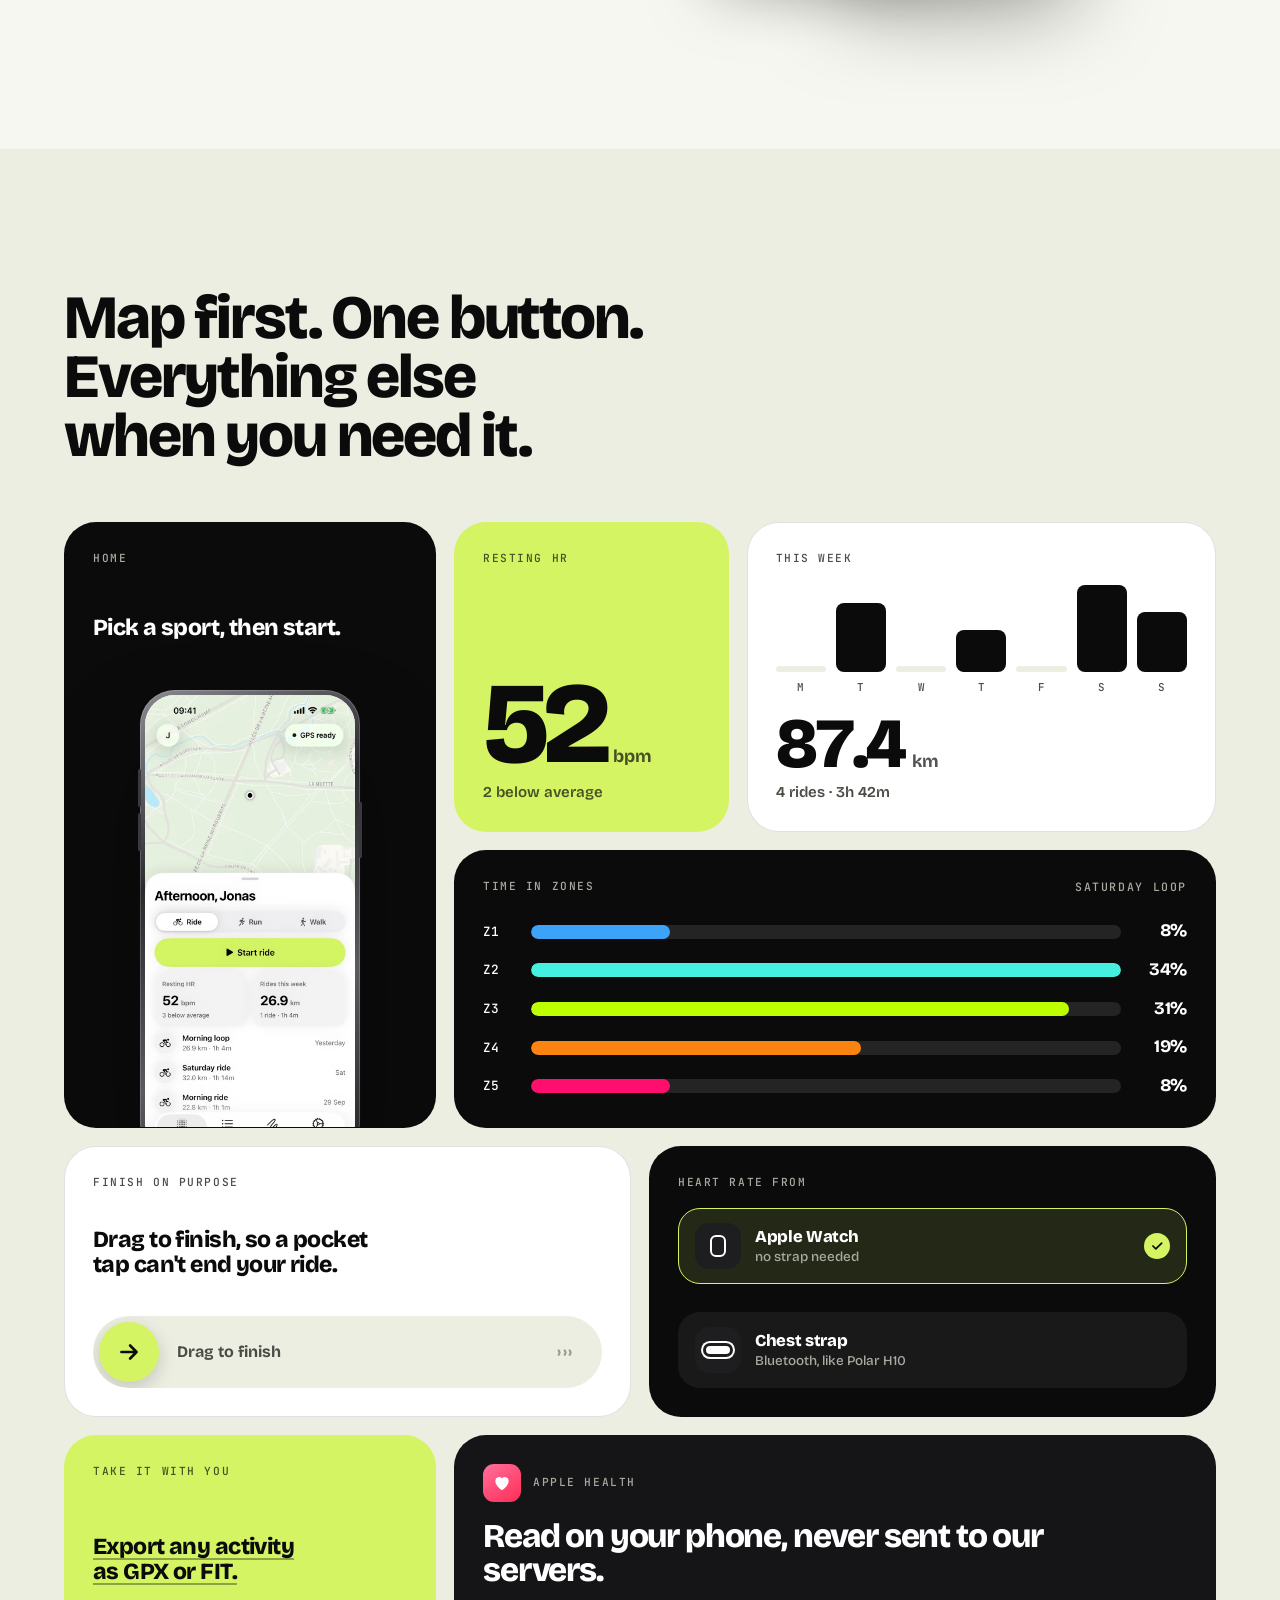
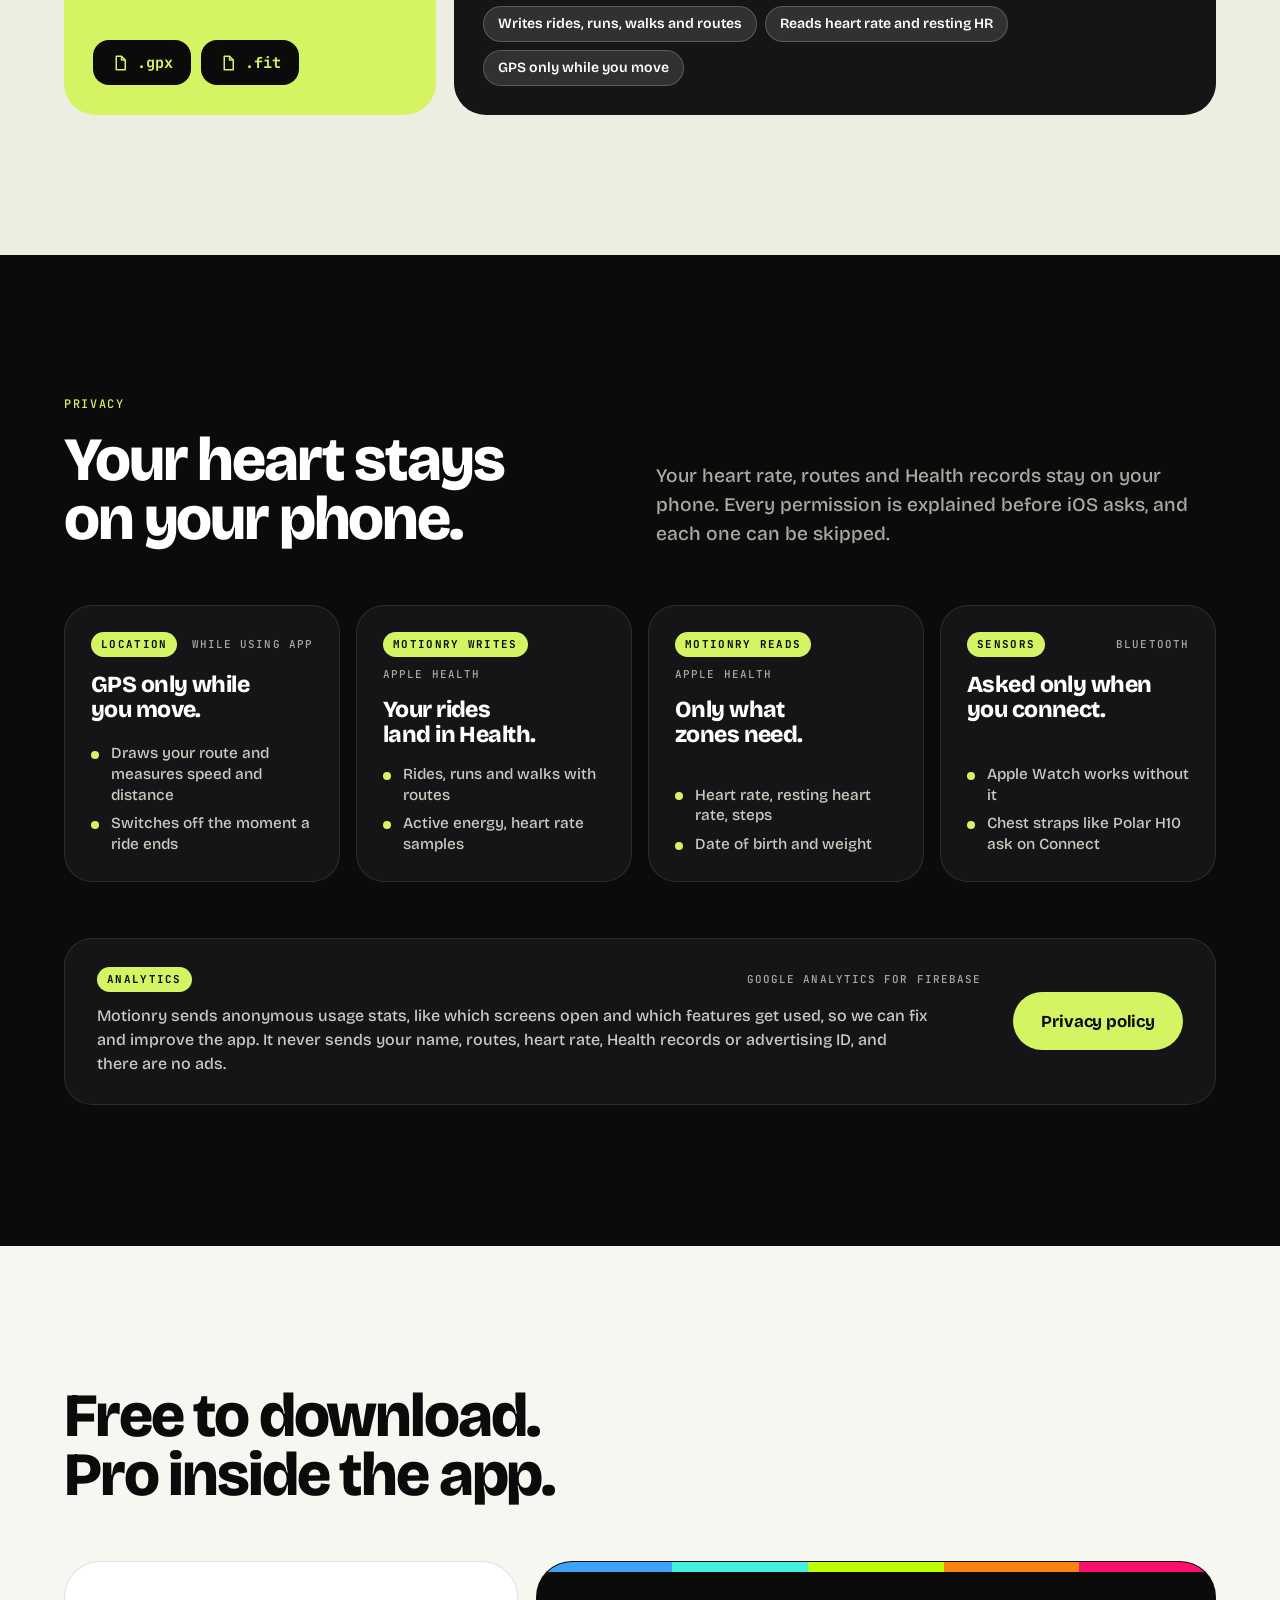
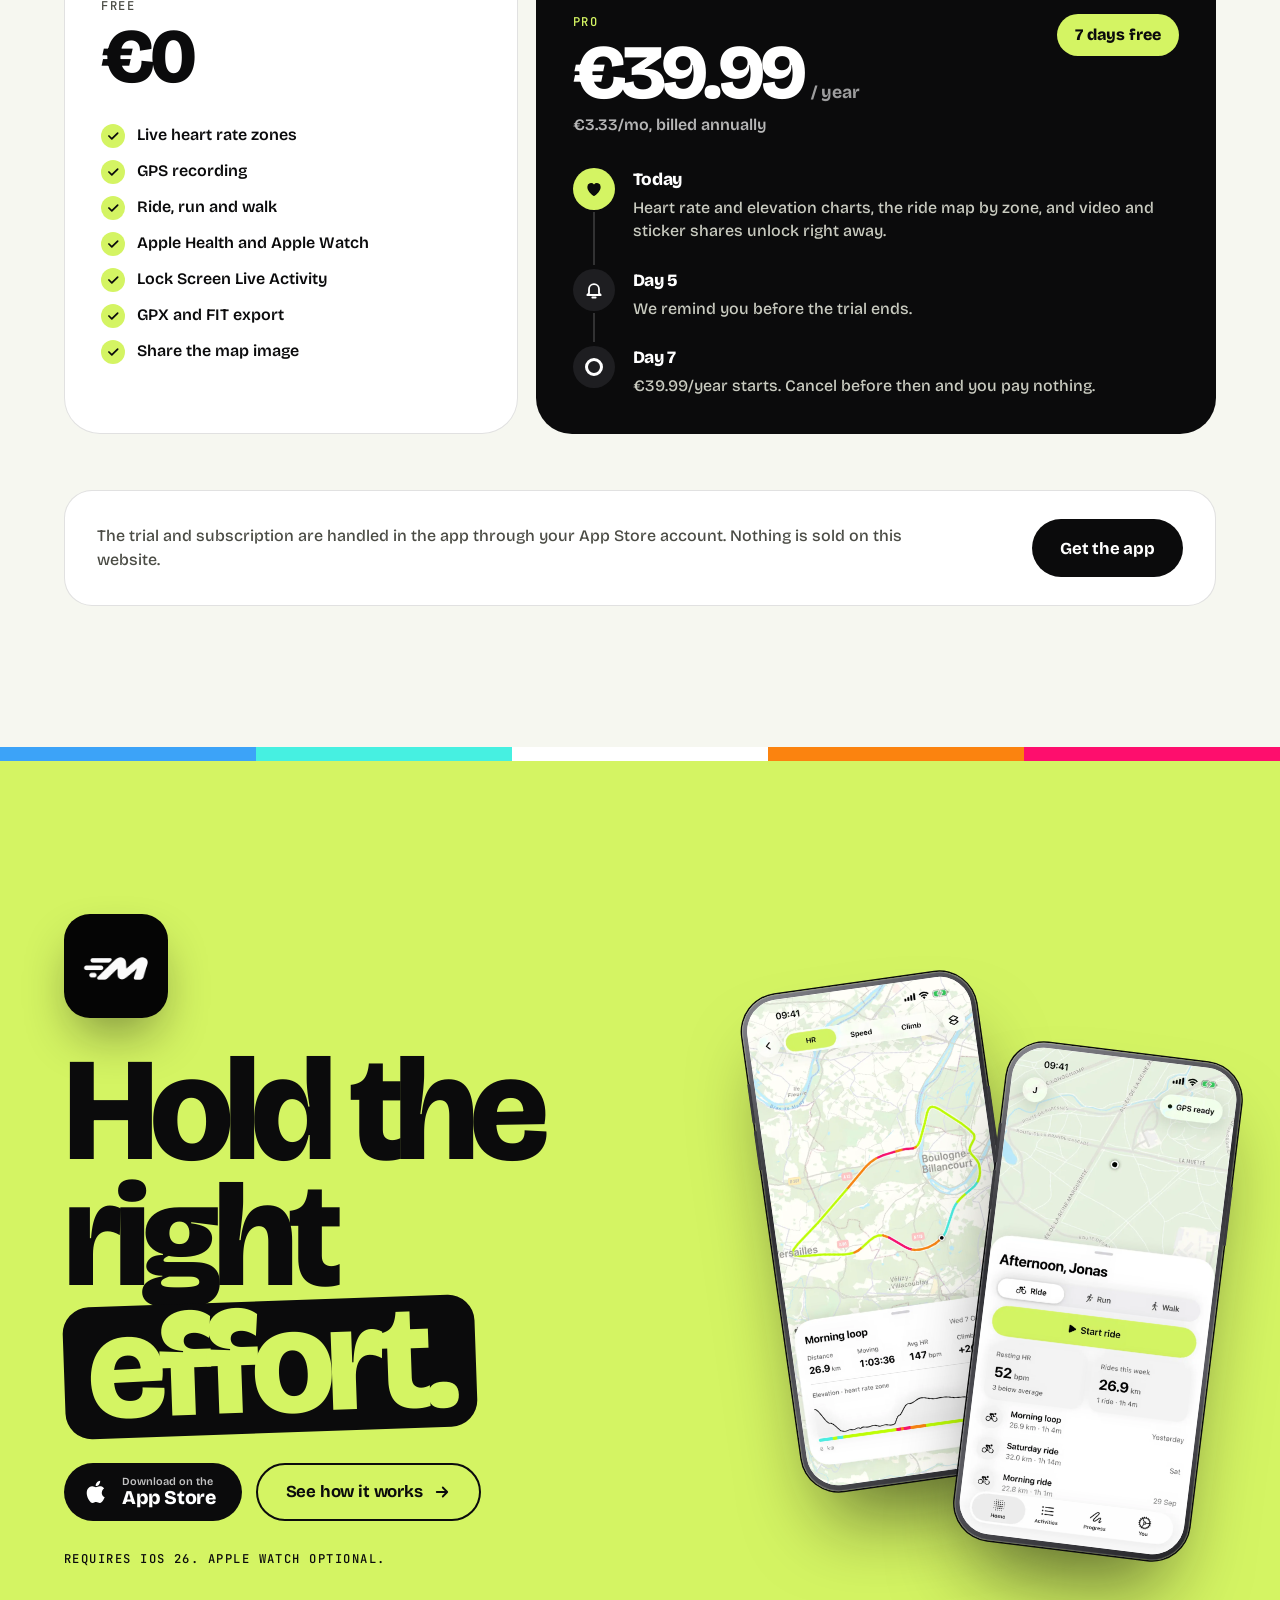
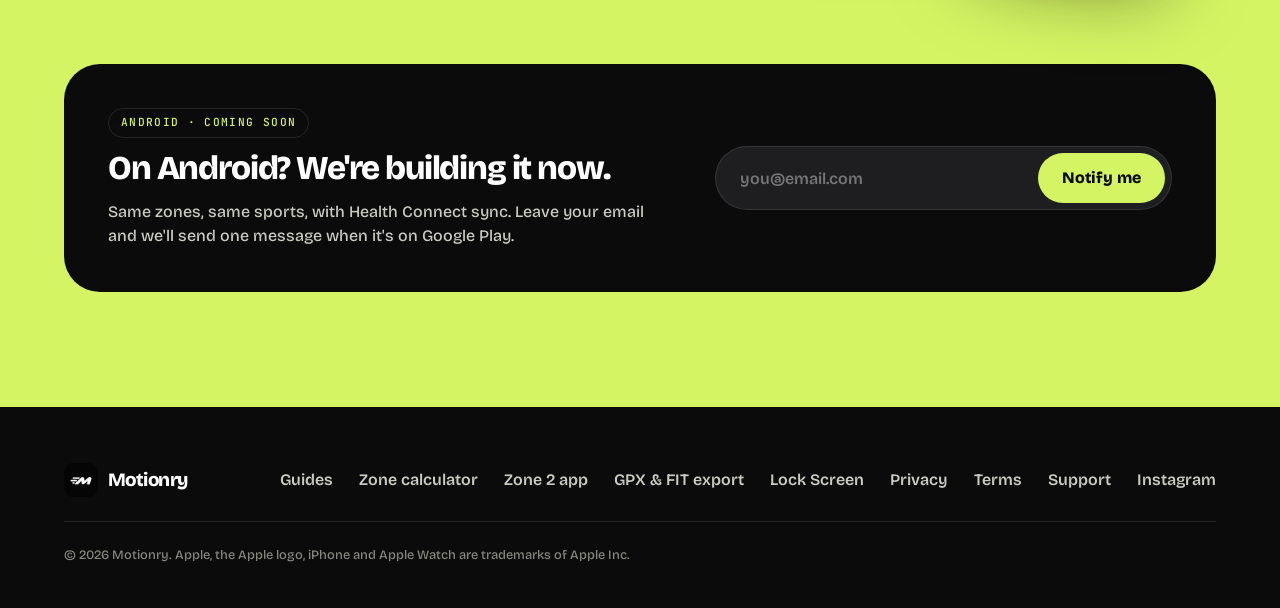
==== commit 71f2fa23: "feat: add heart rate zone guides - /guides/ hub plus four guides: heart rate zones explained, how to" ====
--- a/index.html
+++ b/index.html
@@ -120,6 +120,7 @@
       <a href="#share" class="nav__link">Share</a>
       <a href="#privacy" class="nav__link">Privacy</a>
       <a href="#pro" class="nav__link">Pro</a>
+      <a href="/guides/" class="nav__link">Guides</a>
     </nav>
     <a href="https://apps.apple.com/app/motionry-run-ride-walk/id6770678614" class="btn btn--lime btn--sm nav__cta"><svg><use href="#i-apple"/></svg><span>Get the app</span></a>
     <button class="nav__toggle" type="button" aria-label="Menu" aria-expanded="false" aria-controls="nav-links" data-nav-toggle><span></span><span></span></button>
@@ -642,6 +643,7 @@
       <span class="brand__name">Motionry</span>
     </a>
     <nav class="footer__links" aria-label="Footer">
+      <a href="/guides/">Guides</a>
       <a href="/heart-rate-zone-calculator/">Zone calculator</a>
       <a href="/zone-2-training-app/">Zone 2 app</a>
       <a href="/gpx-fit-export/">GPX &amp; FIT export</a>
--- a/css/styles.css
+++ b/css/styles.css
@@ -784,3 +784,7 @@
 }
 .tile--export h3 a { text-decoration: underline; text-decoration-color: rgba(11, 11, 12, .35); text-decoration-thickness: 2px; text-underline-offset: 4px; transition: text-decoration-color .2s; }
 .tile--export h3 a:hover { text-decoration-color: var(--ink); }
+
+/* Guides */
+.cards-page { display: flex; flex-direction: column; gap: clamp(40px, 5vw, 64px); }
+.zdot { display: inline-block; width: 10px; height: 10px; margin-right: 8px; border-radius: 50%; background: var(--c); vertical-align: 1px; }
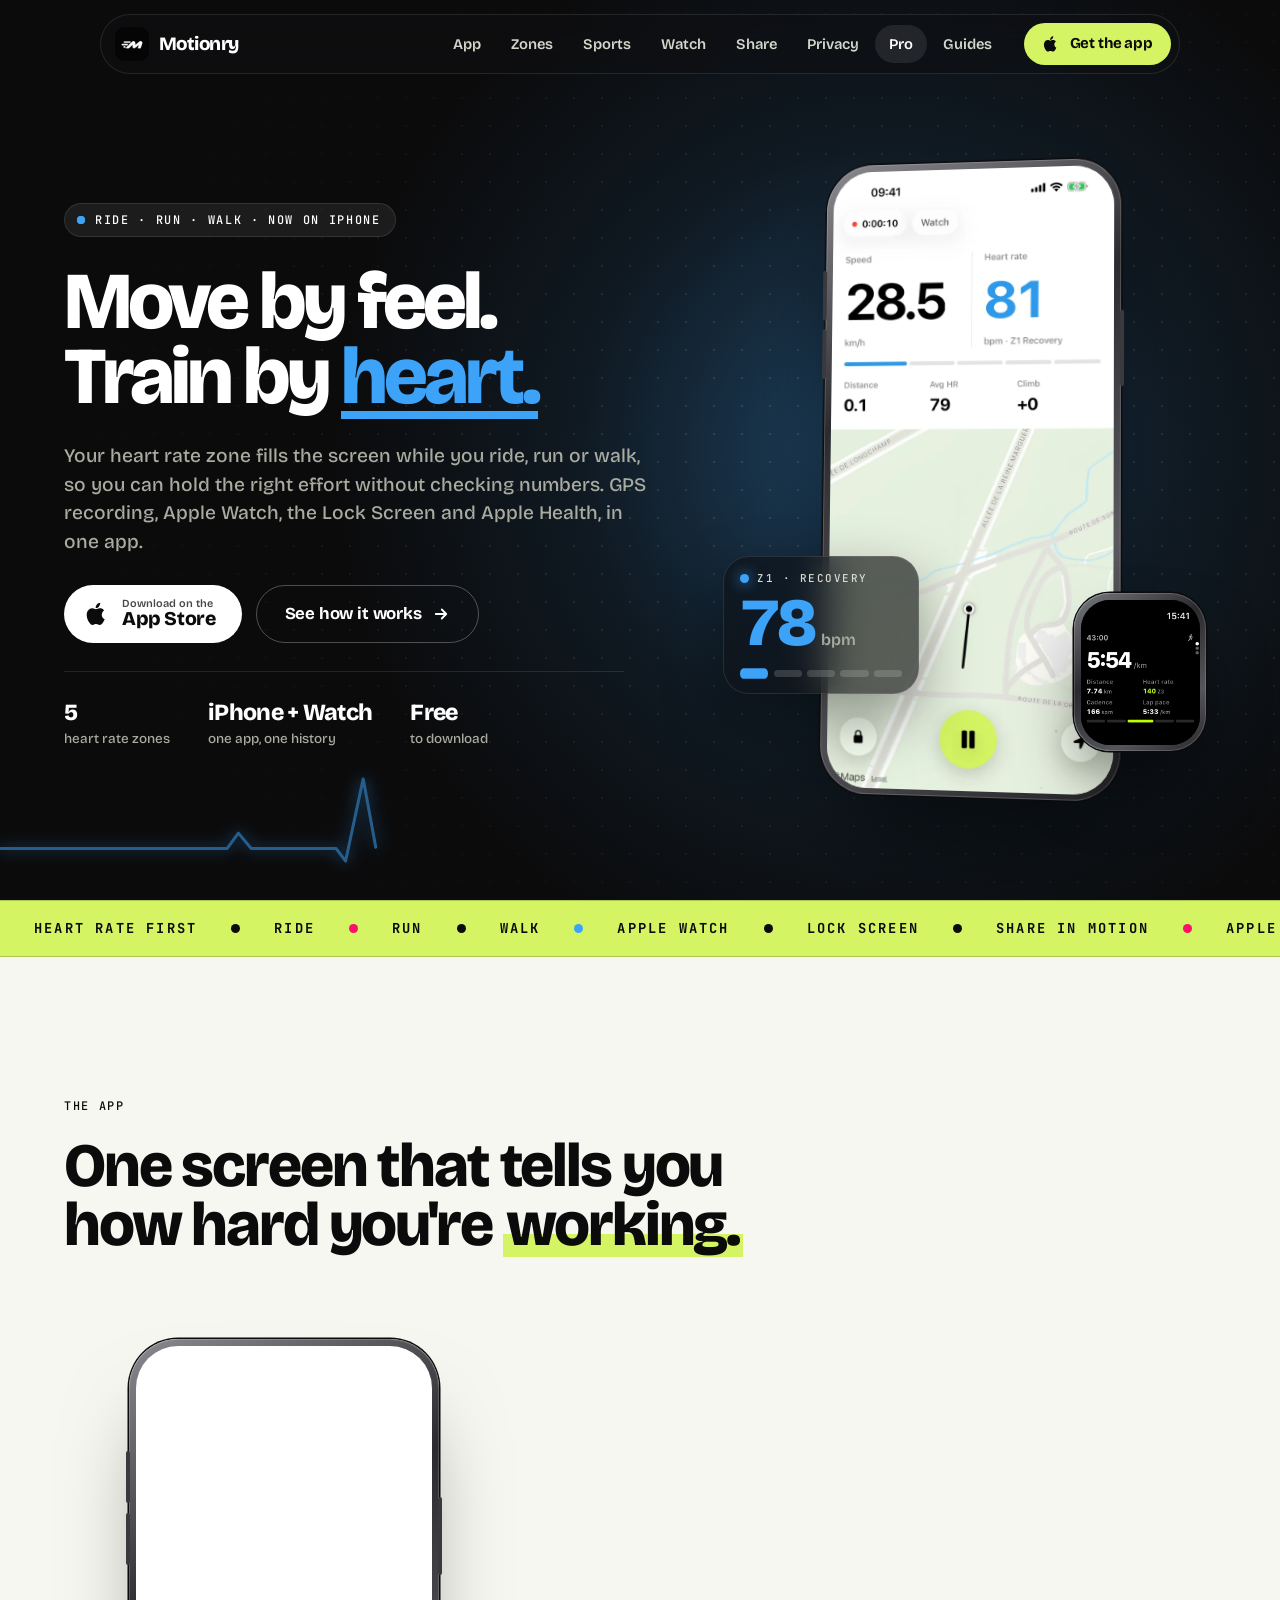
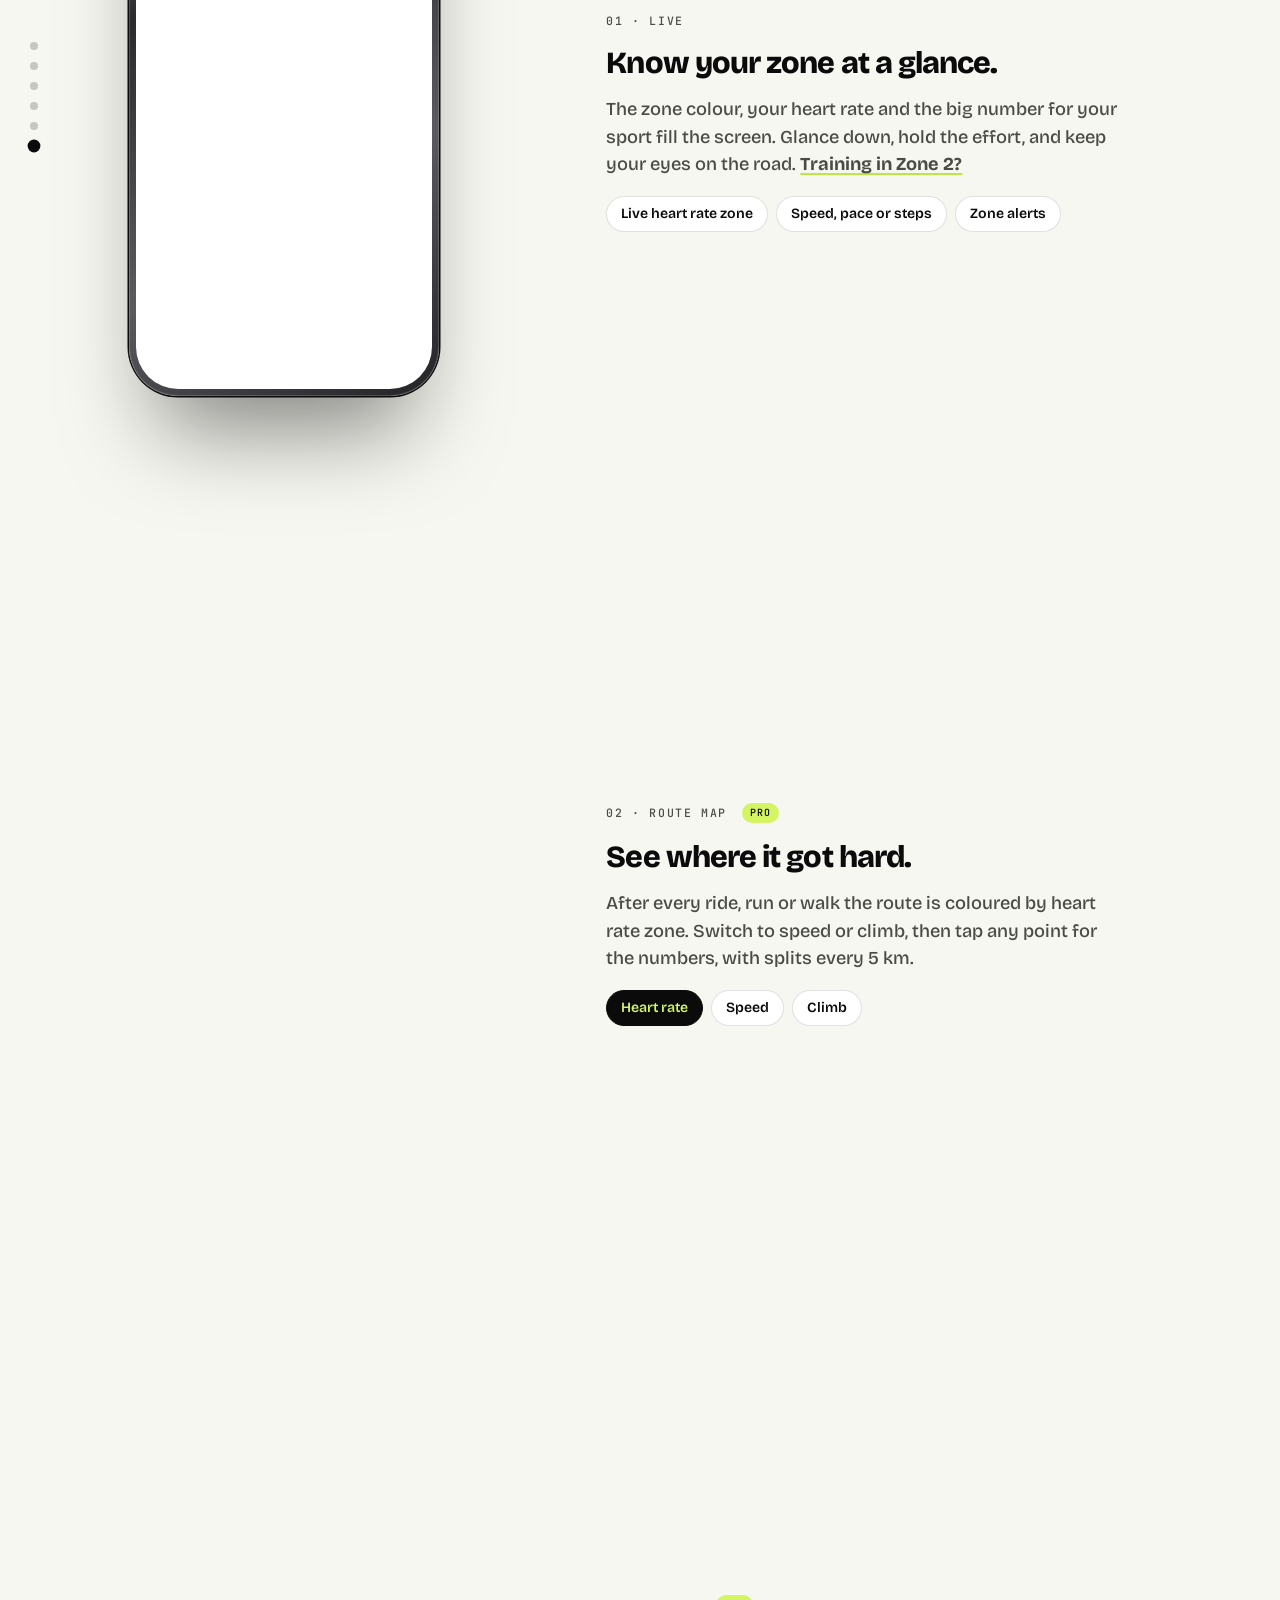
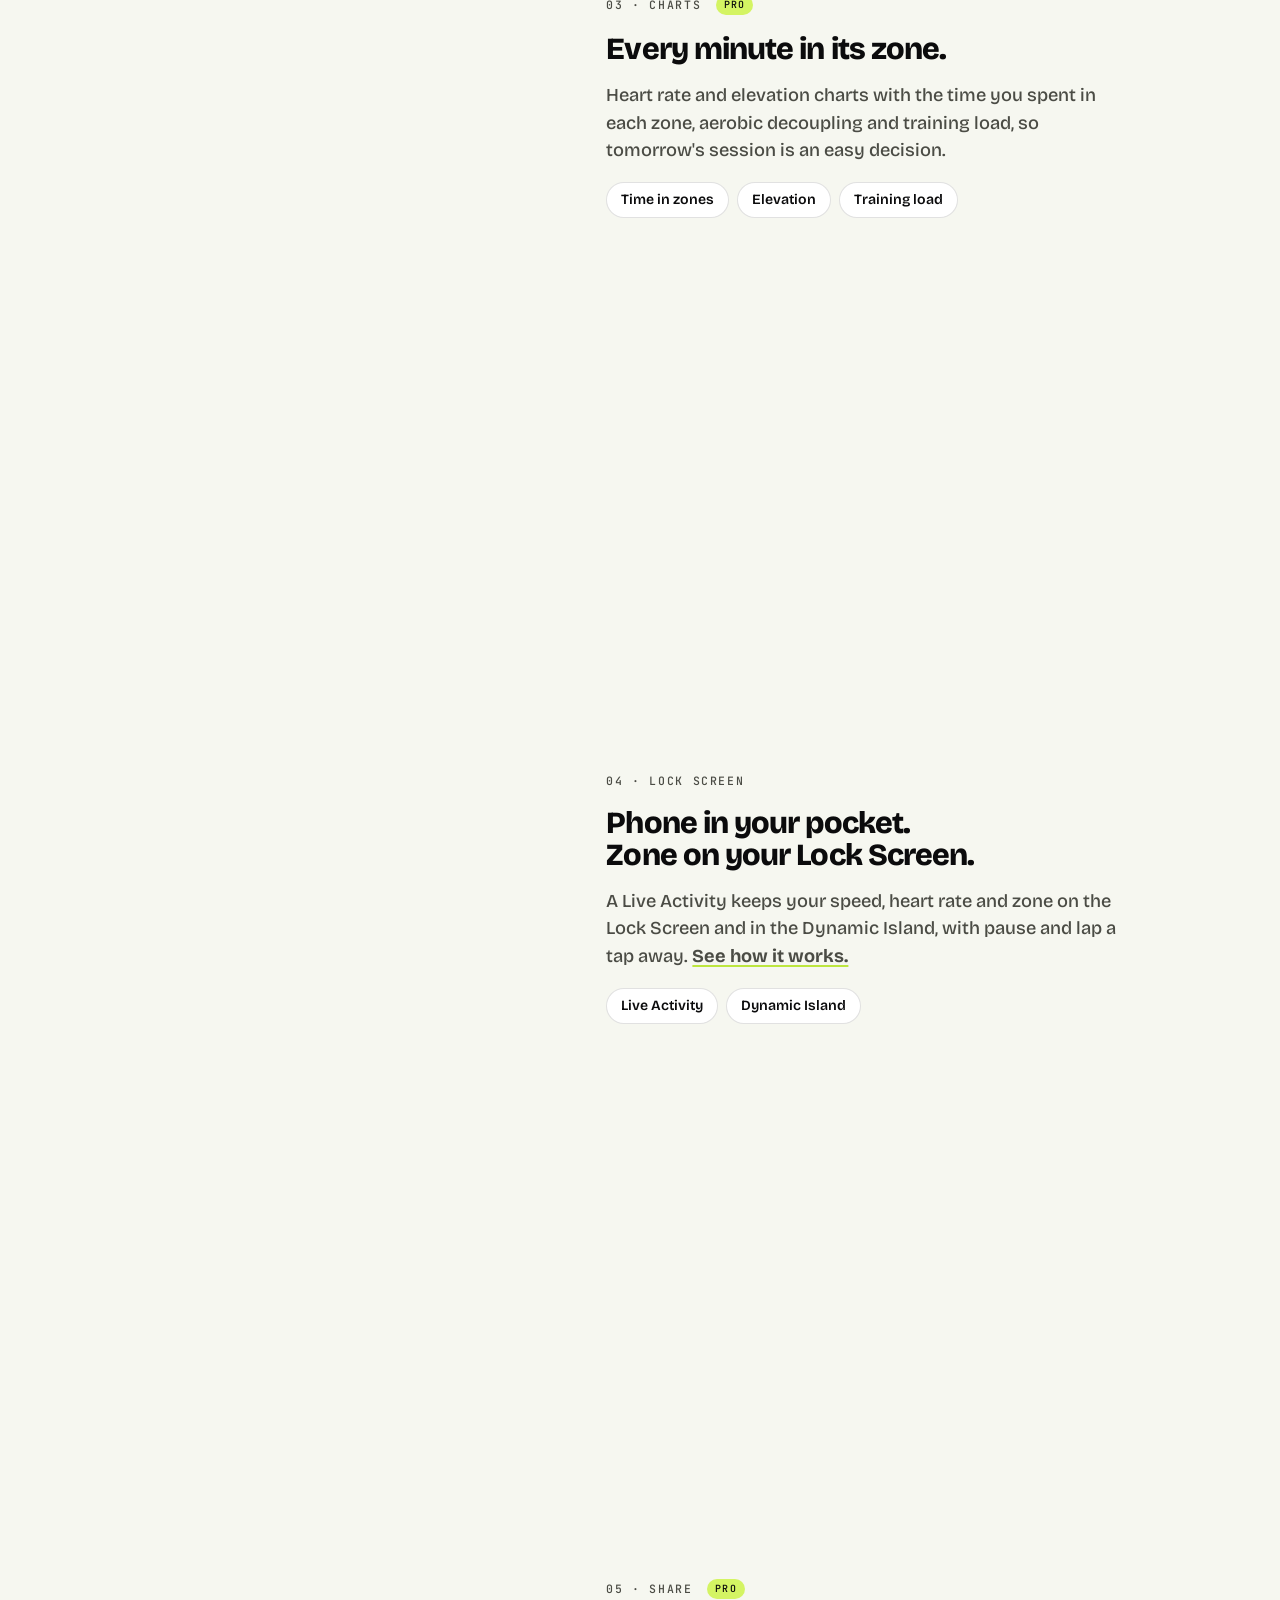
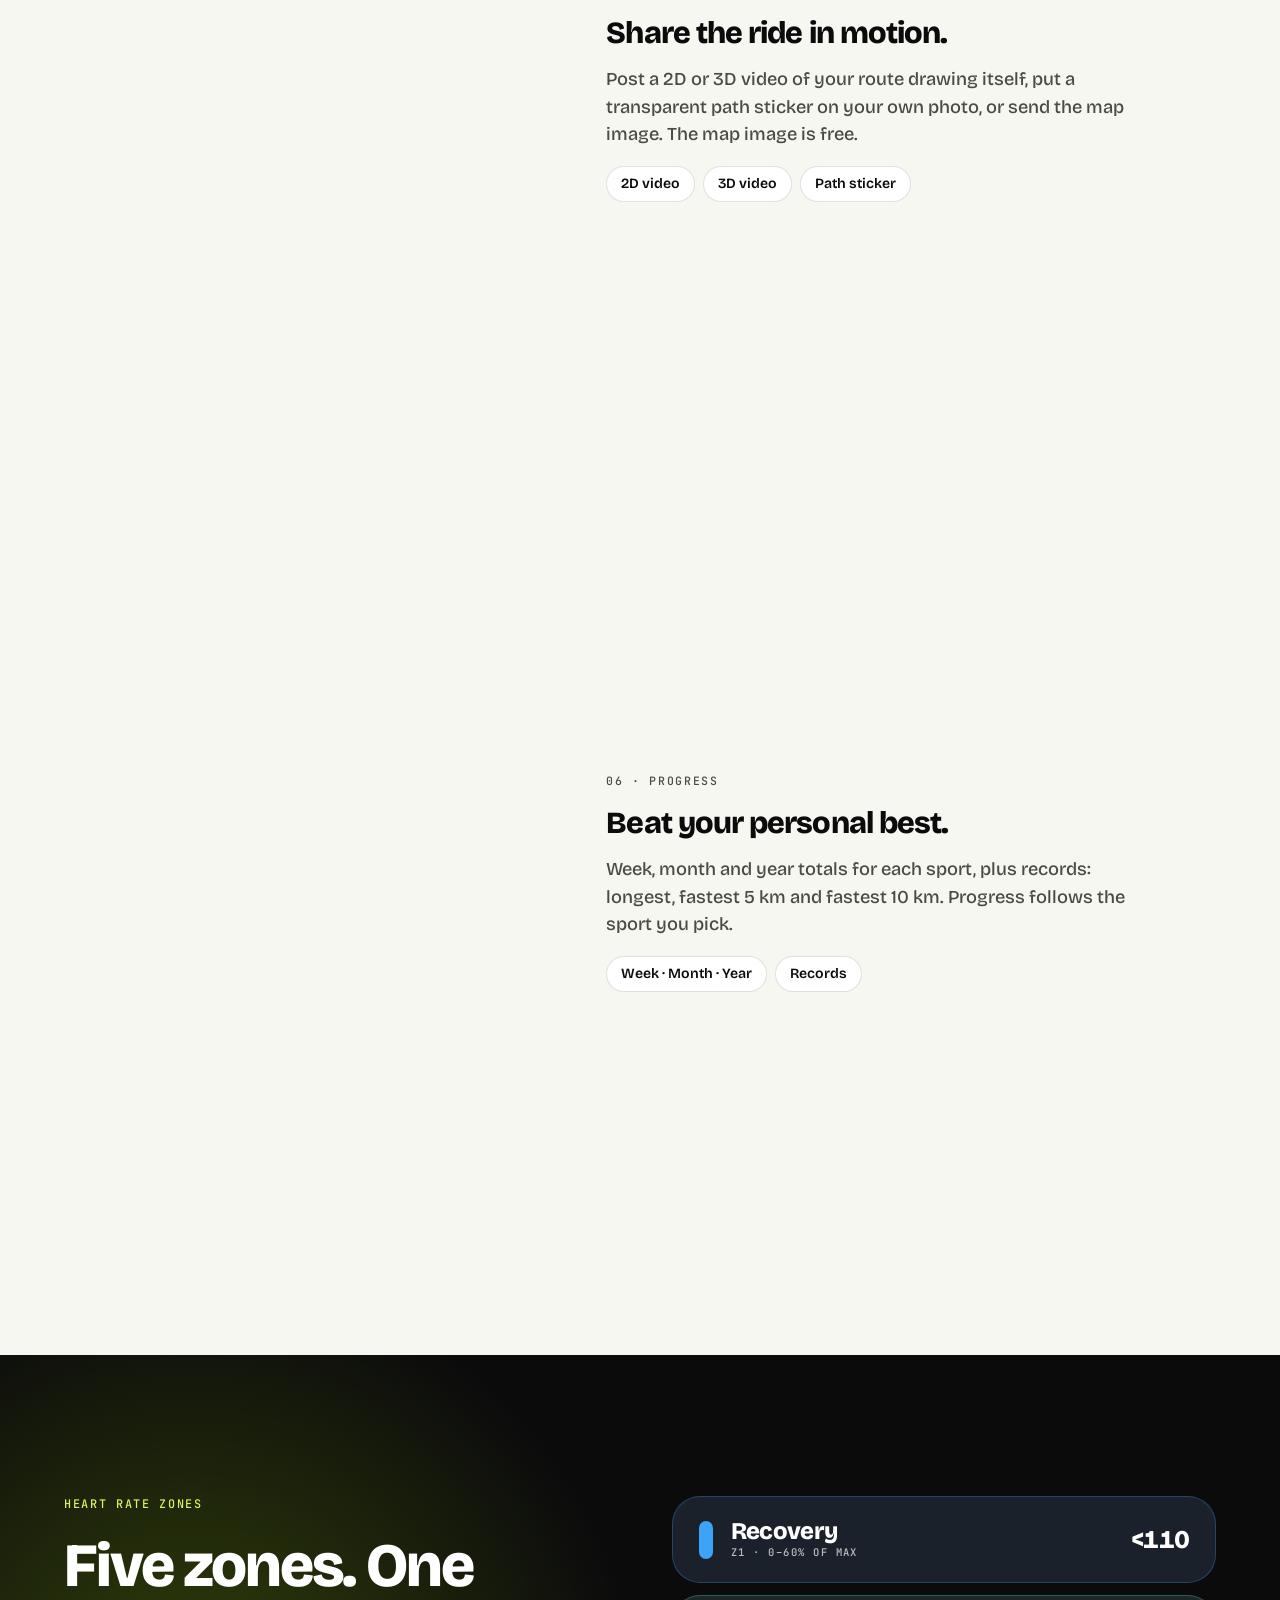
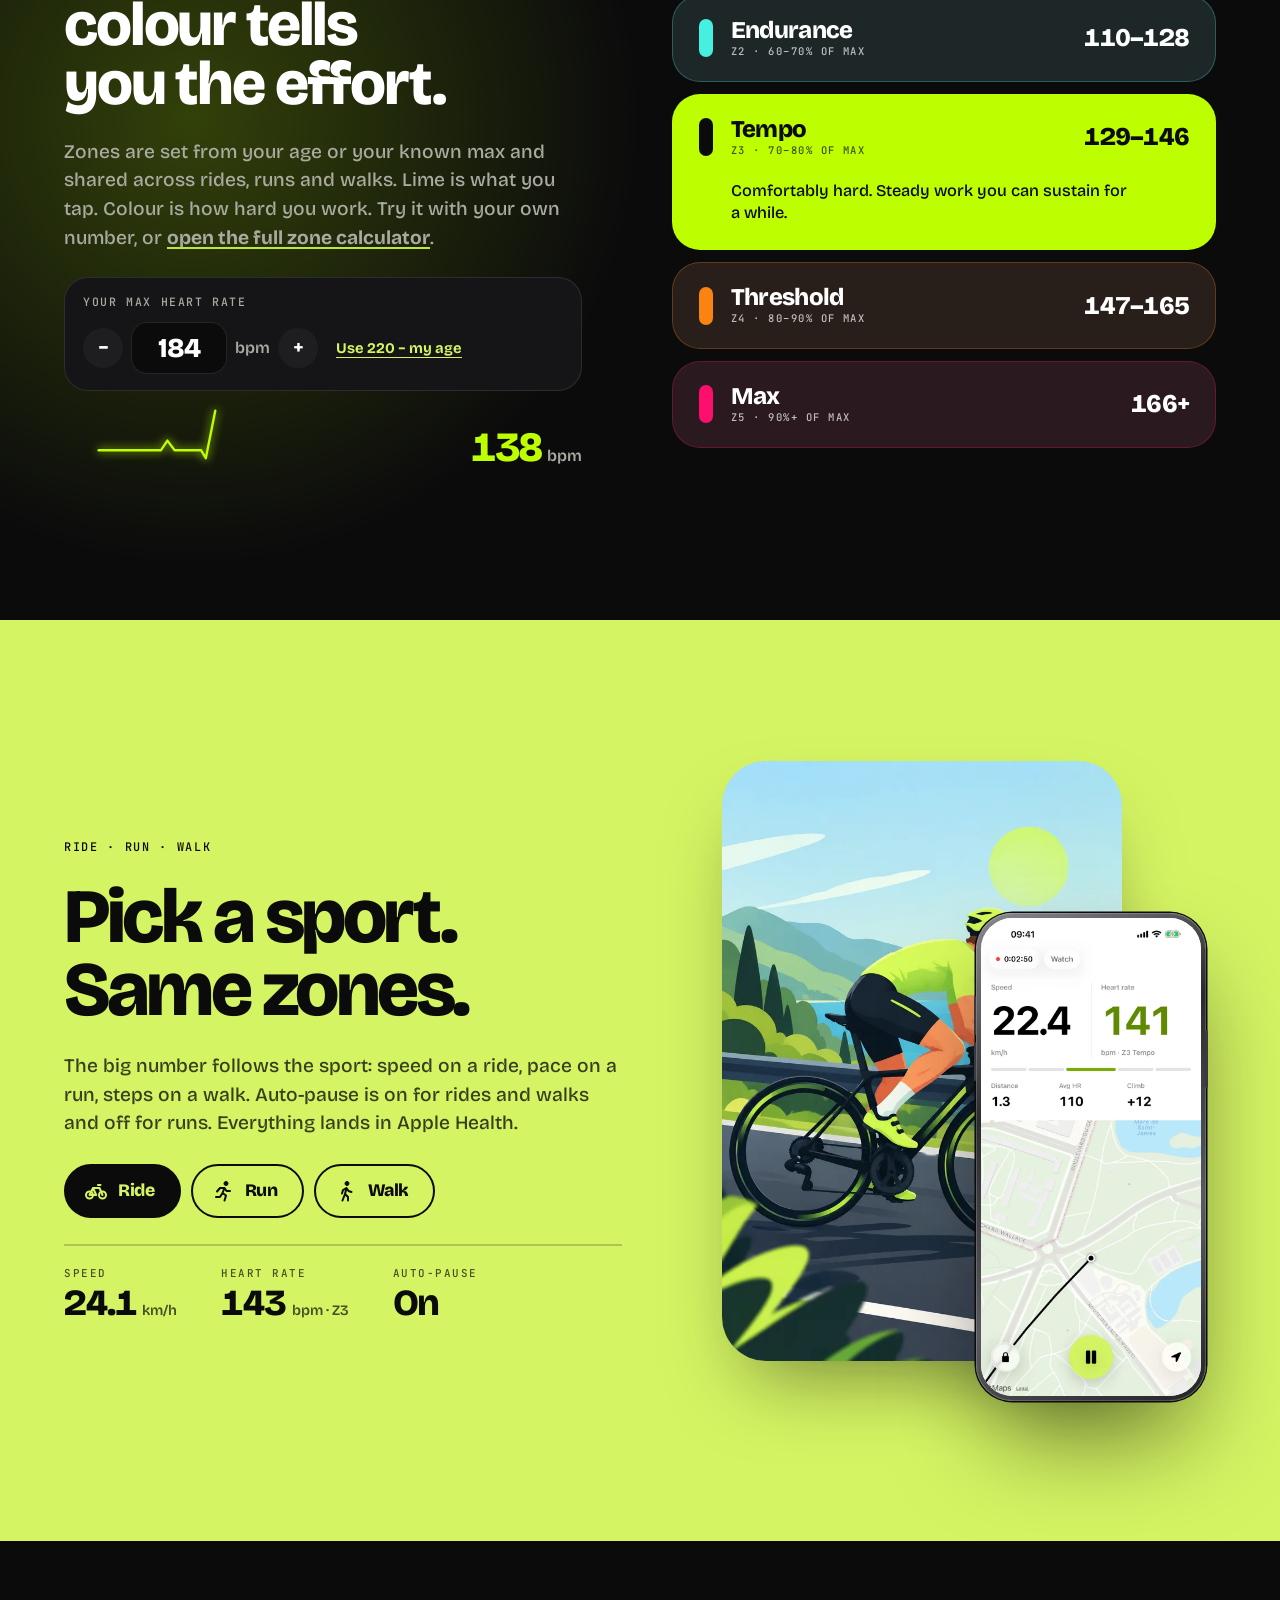
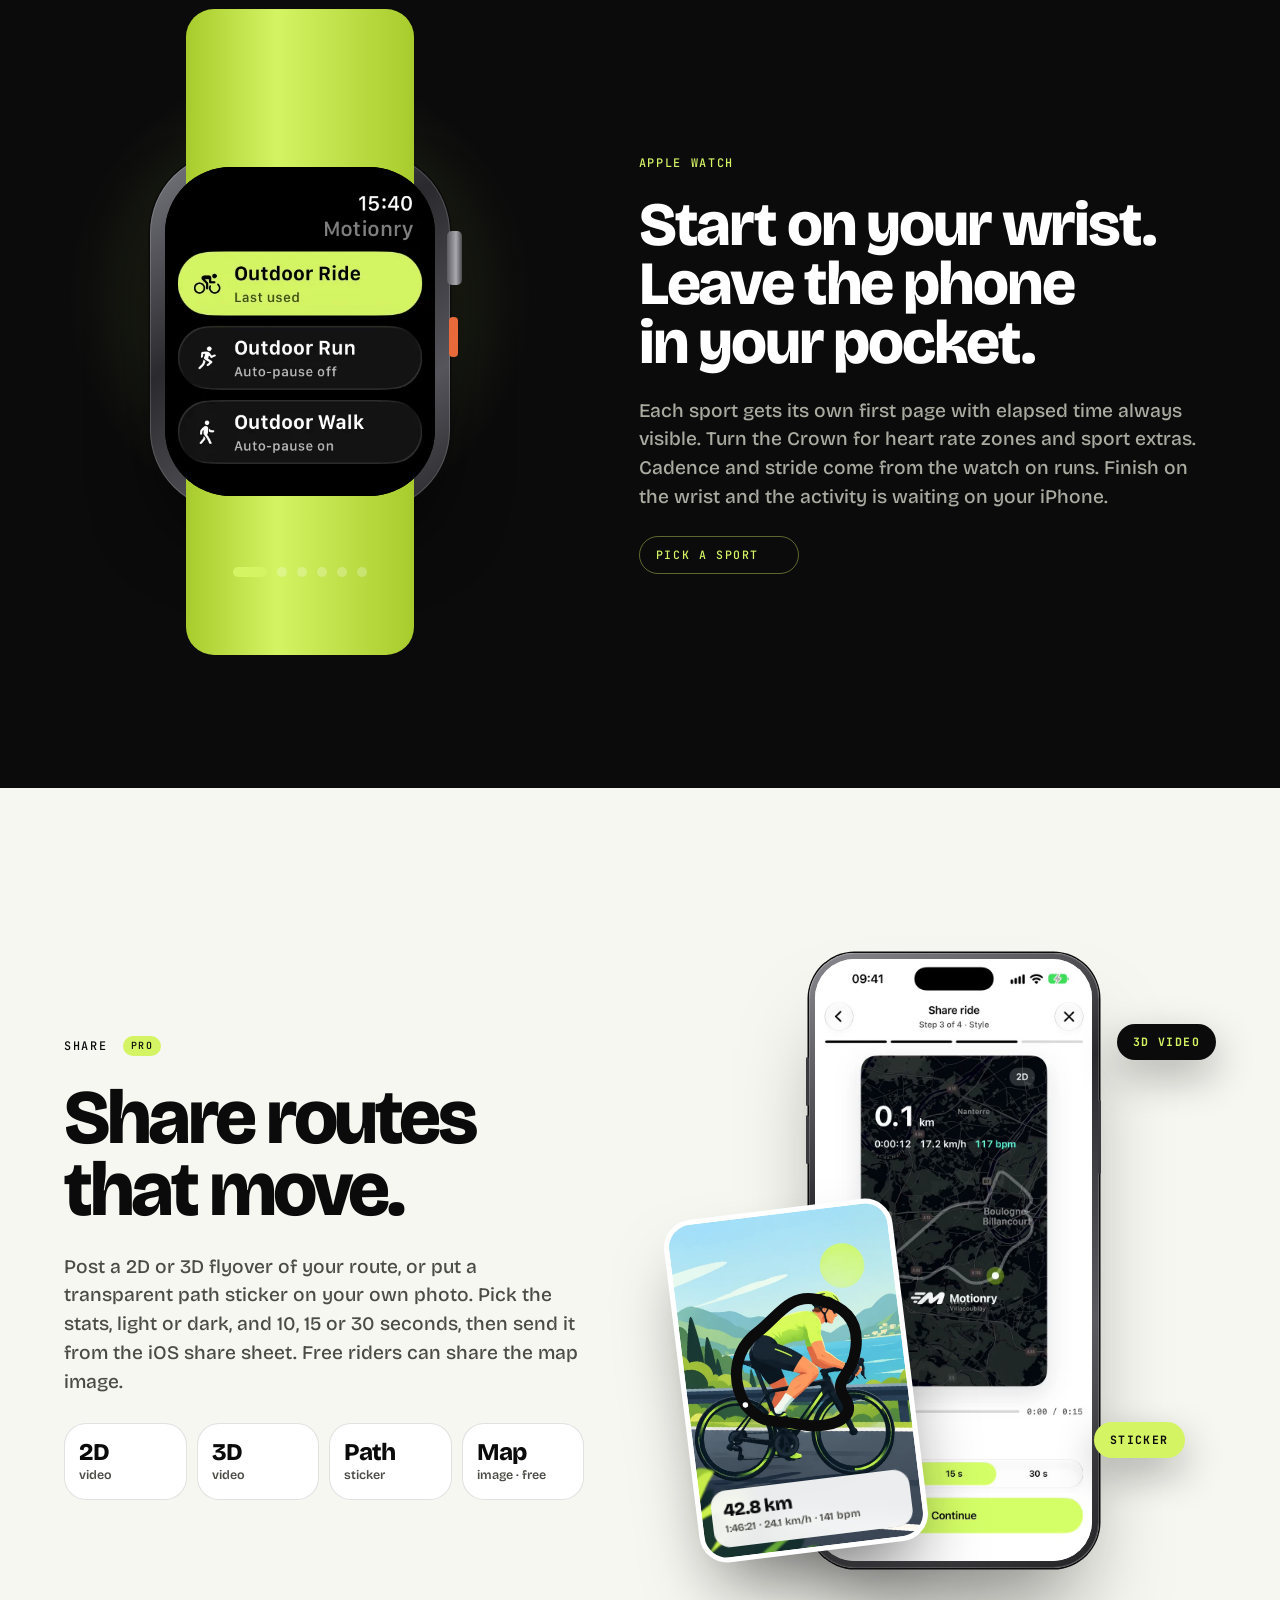
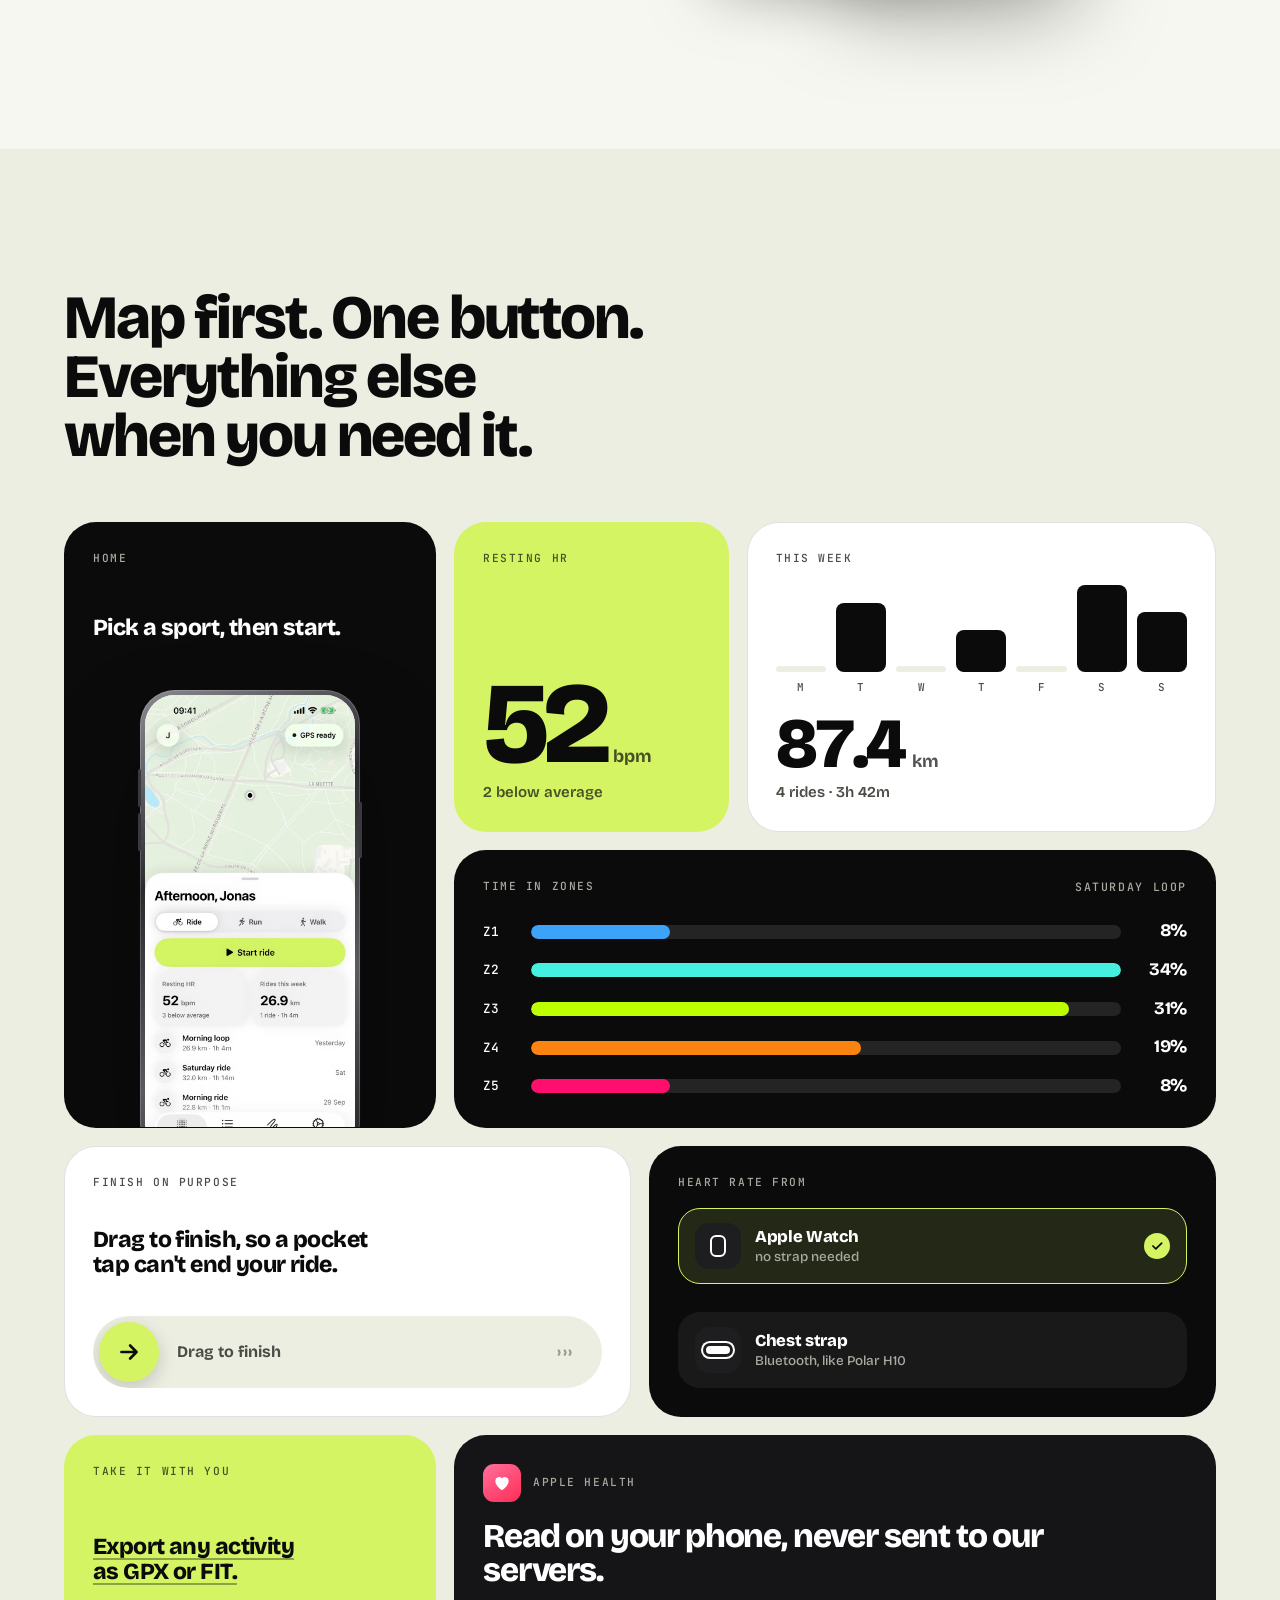
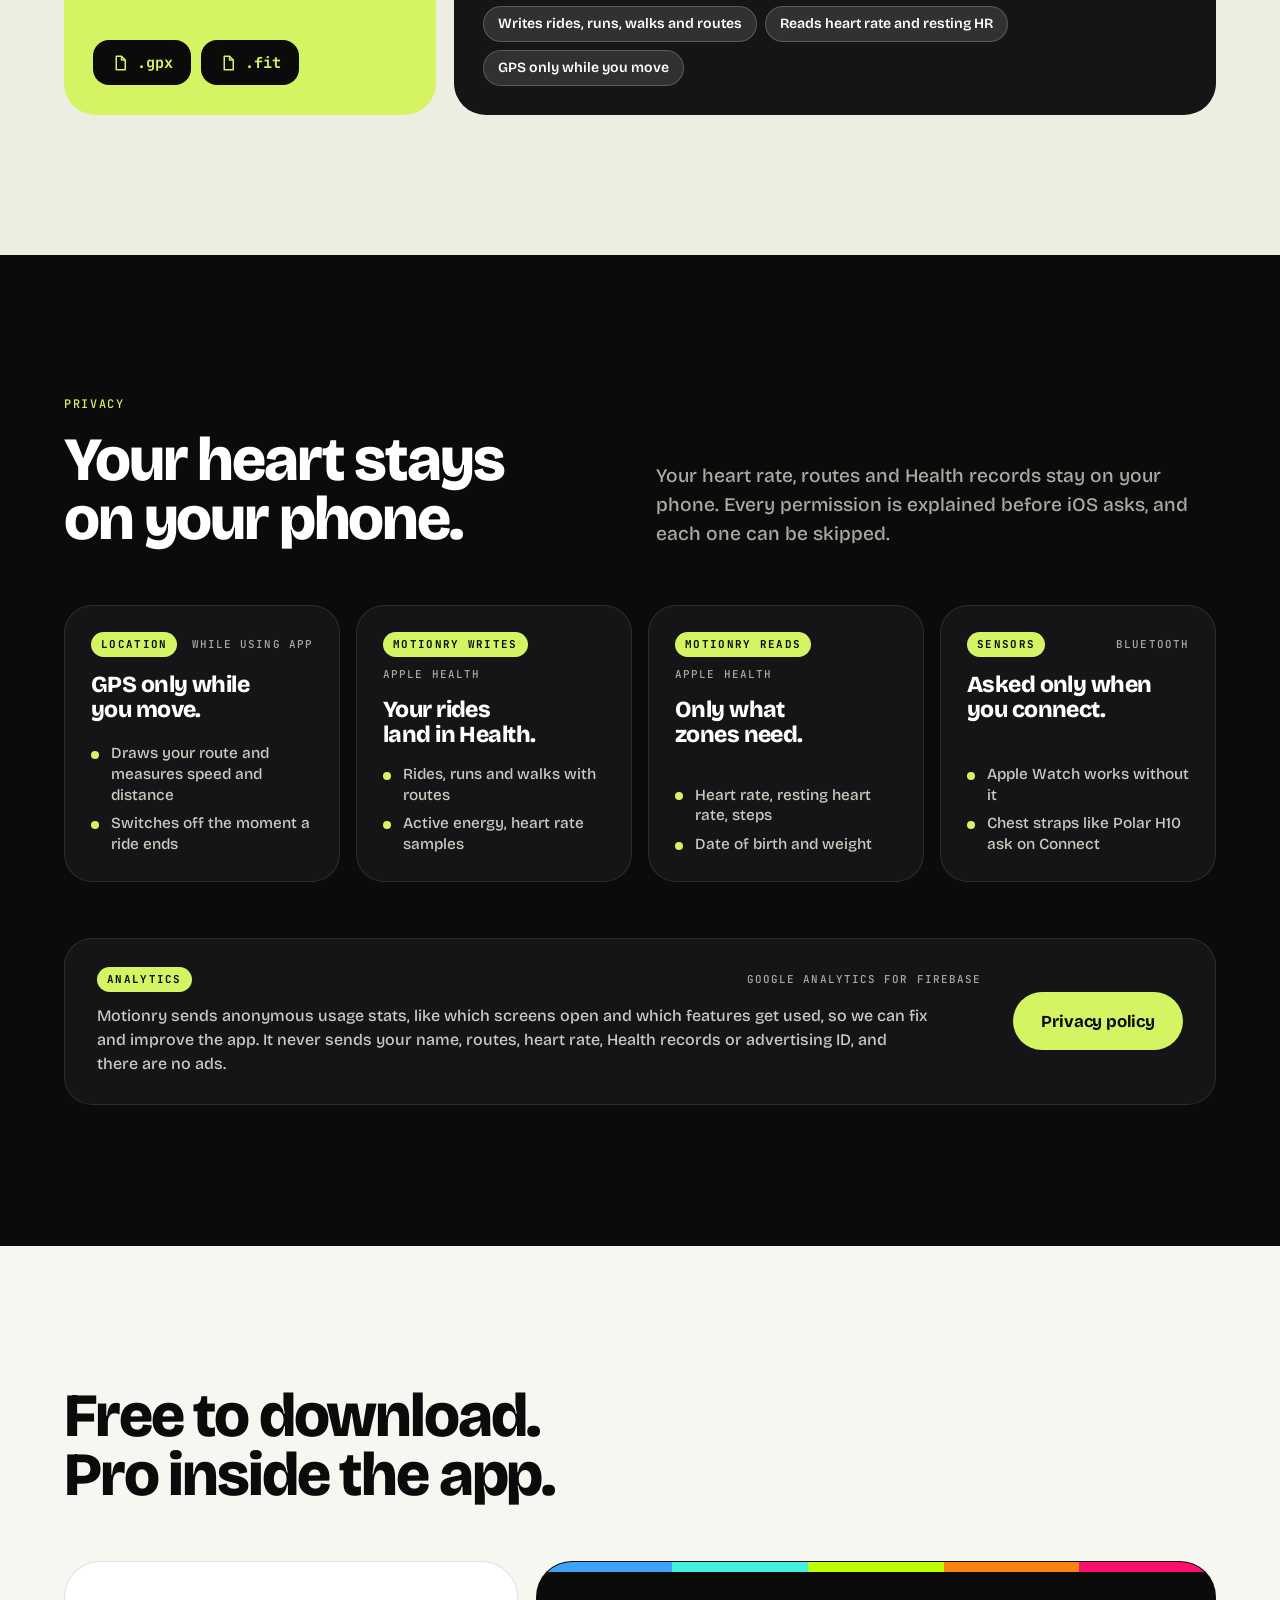
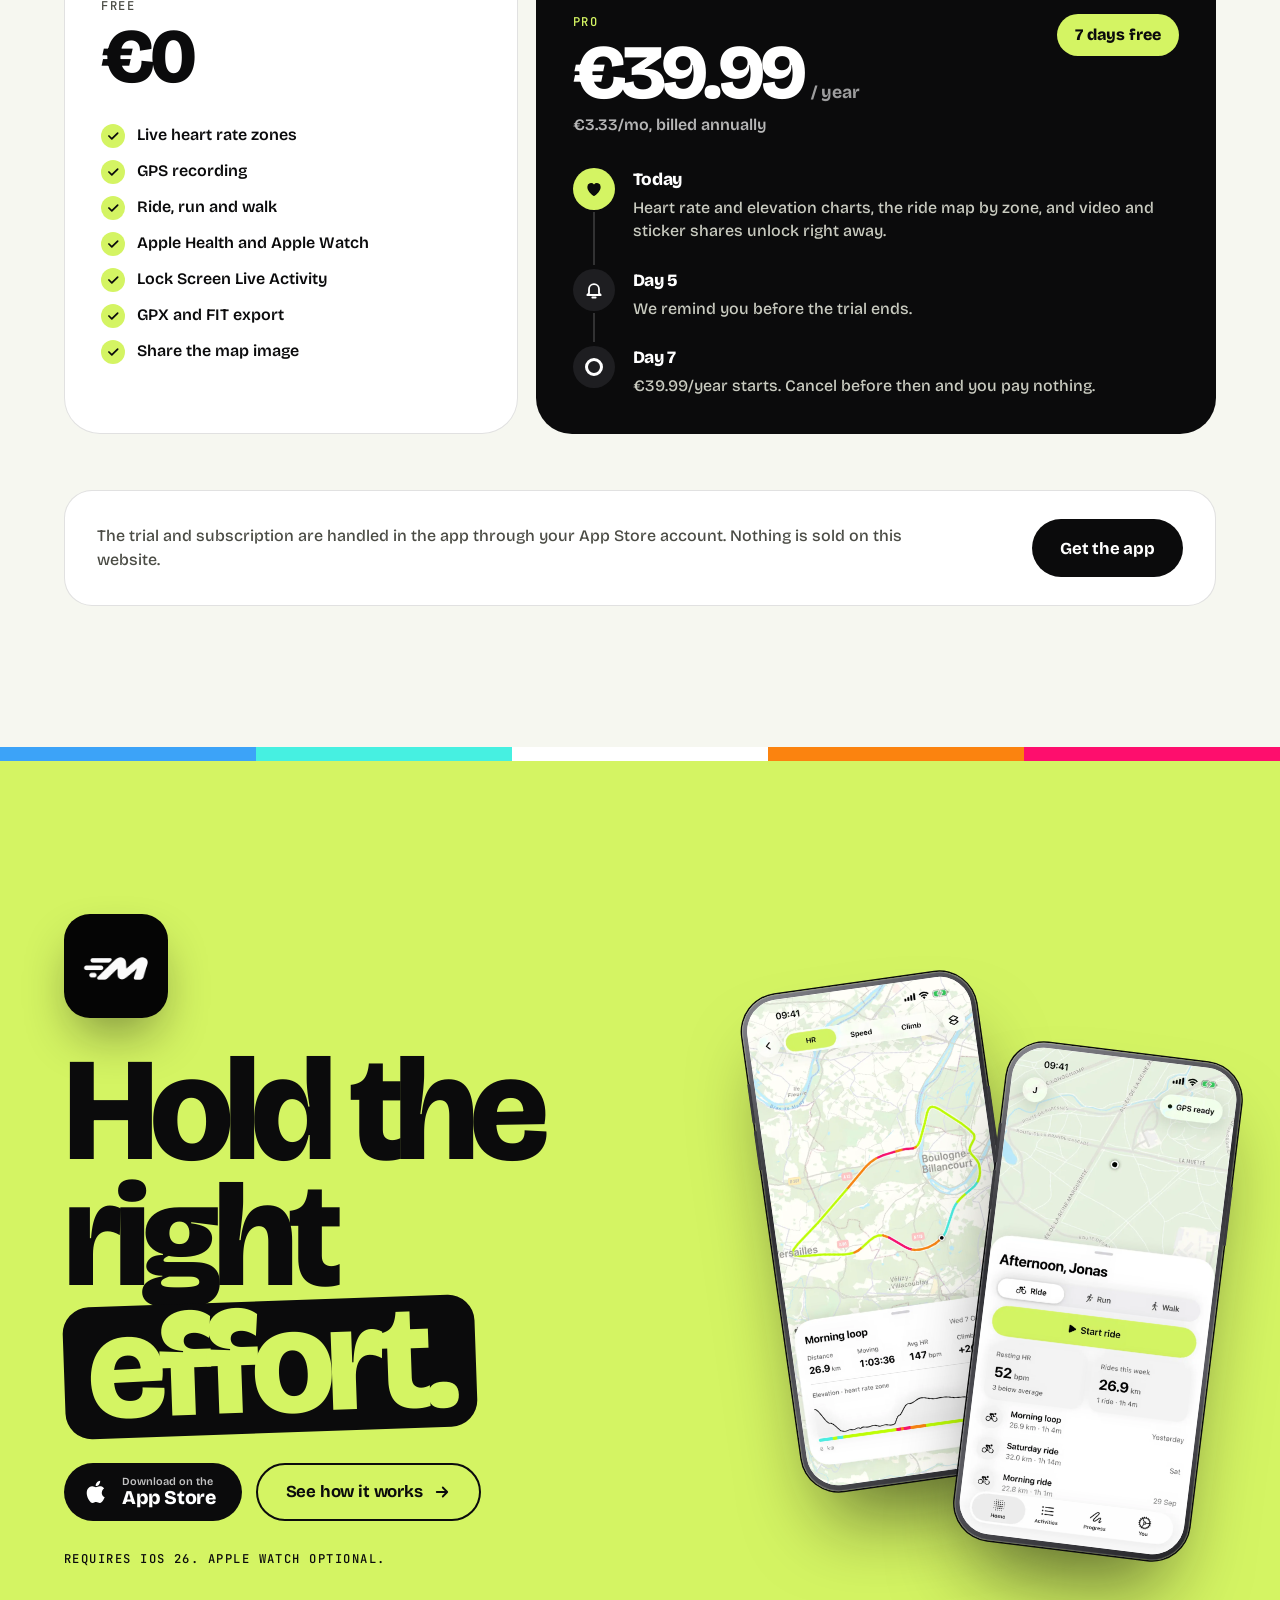
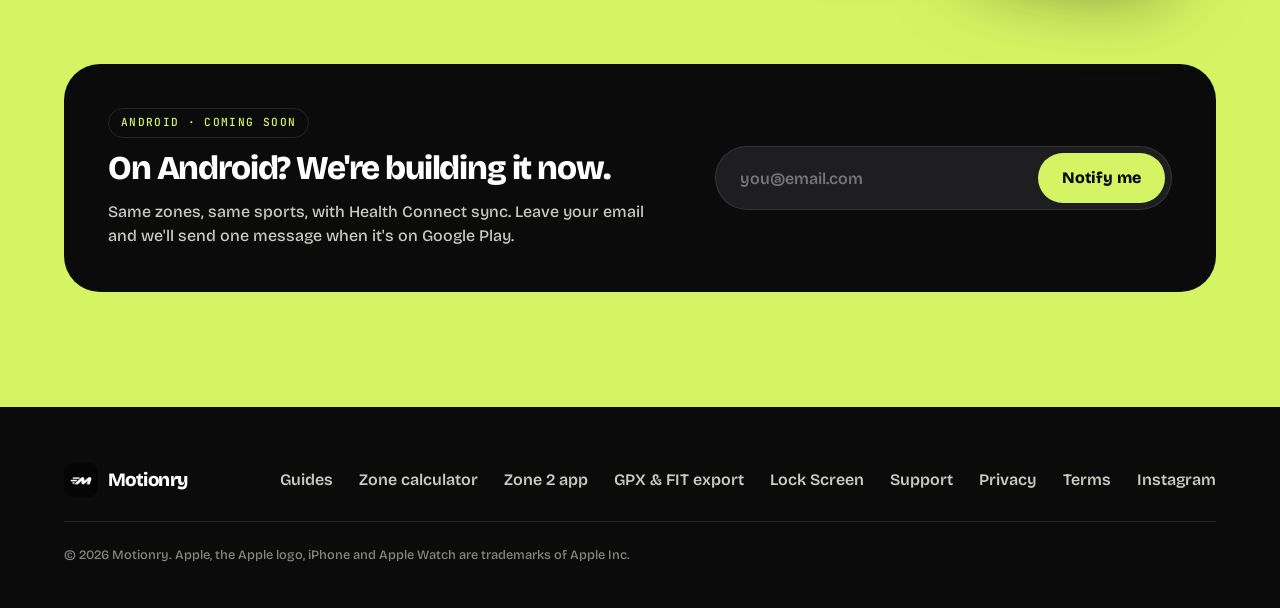
==== commit c2ac7723: "feat: add support and FAQ page and terms of use - /support/ with grouped answers on getting started," ====
--- a/index.html
+++ b/index.html
@@ -648,9 +648,9 @@
       <a href="/zone-2-training-app/">Zone 2 app</a>
       <a href="/gpx-fit-export/">GPX &amp; FIT export</a>
       <a href="/lock-screen-live-activity/">Lock Screen</a>
+      <a href="/support/">Support</a>
       <a href="/privacy.html">Privacy</a>
-      <a href="#">Terms</a>
-      <a href="mailto:support@motionryapp.com">Support</a>
+      <a href="/terms/">Terms</a>
       <a href="https://www.instagram.com/motionry.app/" target="_blank" rel="noopener">Instagram</a>
     </nav>
     <p class="footer__legal">© 2026 Motionry. Apple, the Apple logo, iPhone and Apple Watch are trademarks of Apple Inc.</p>
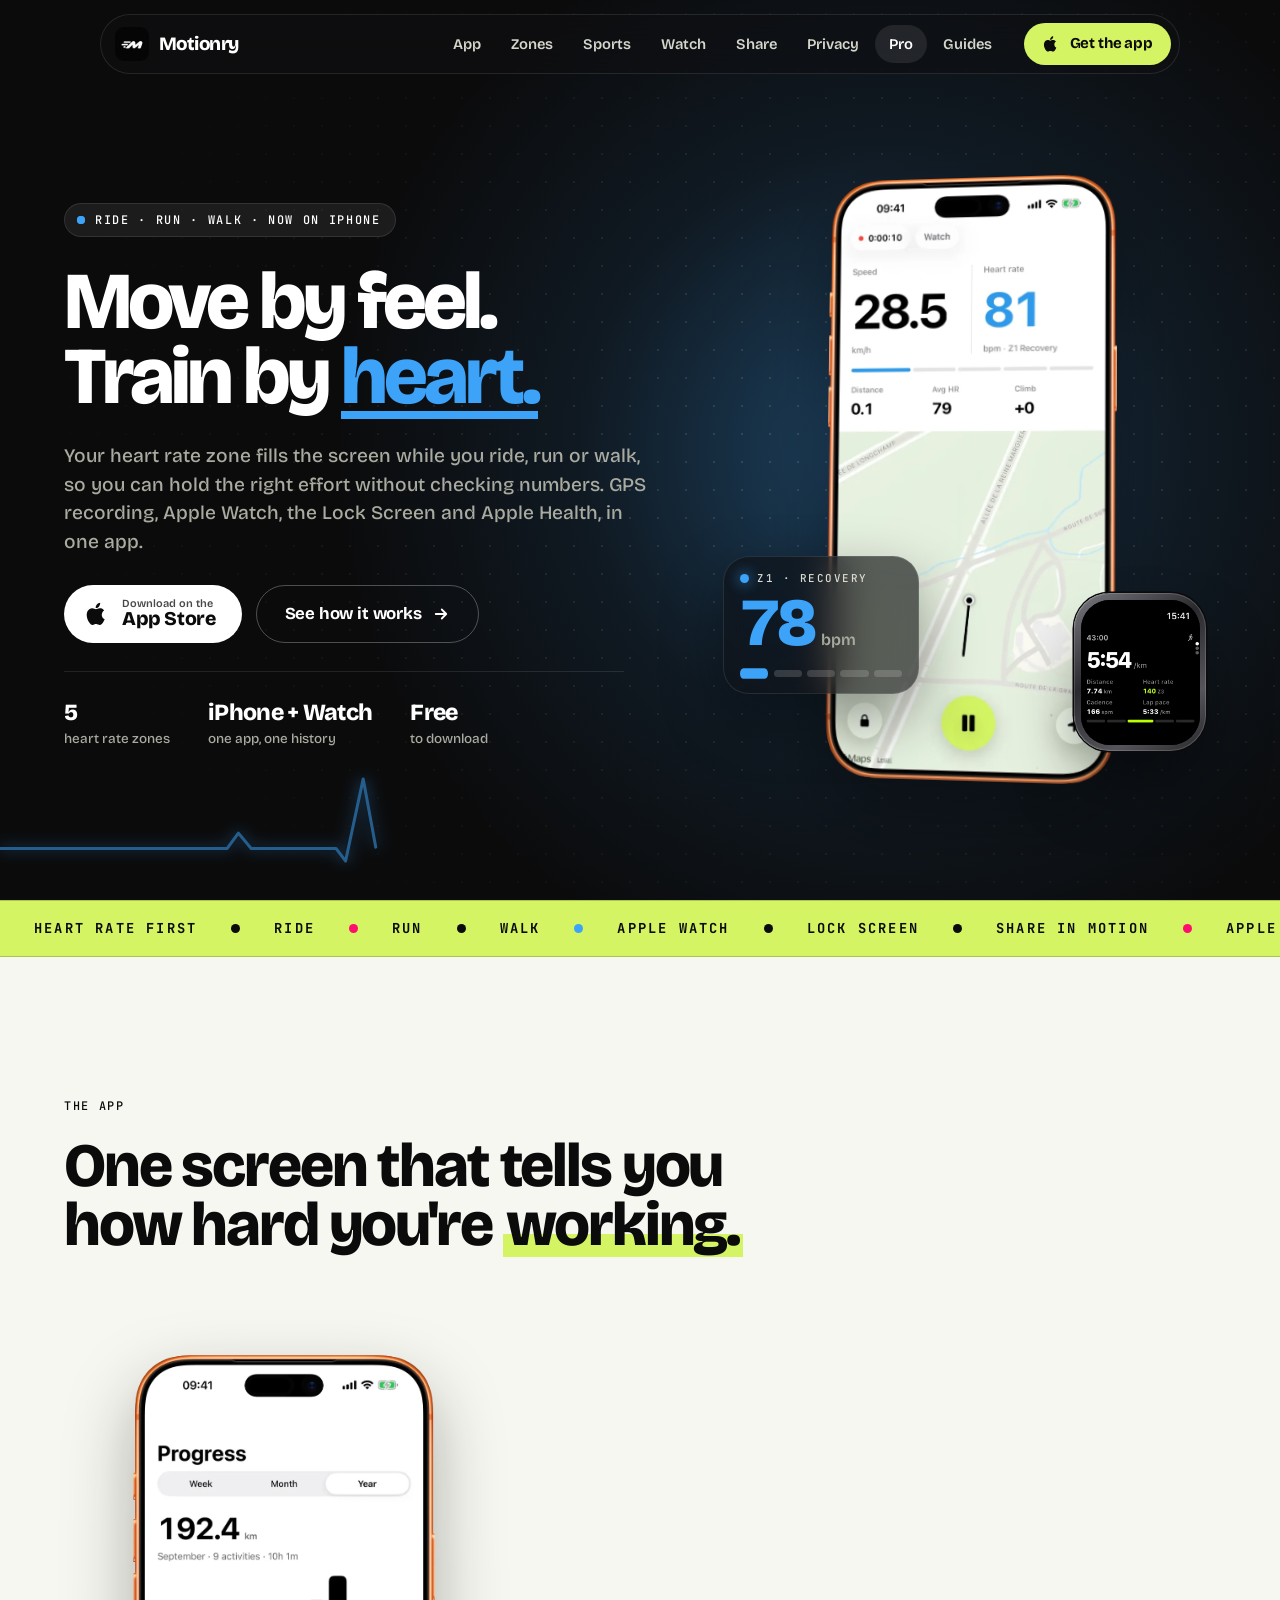
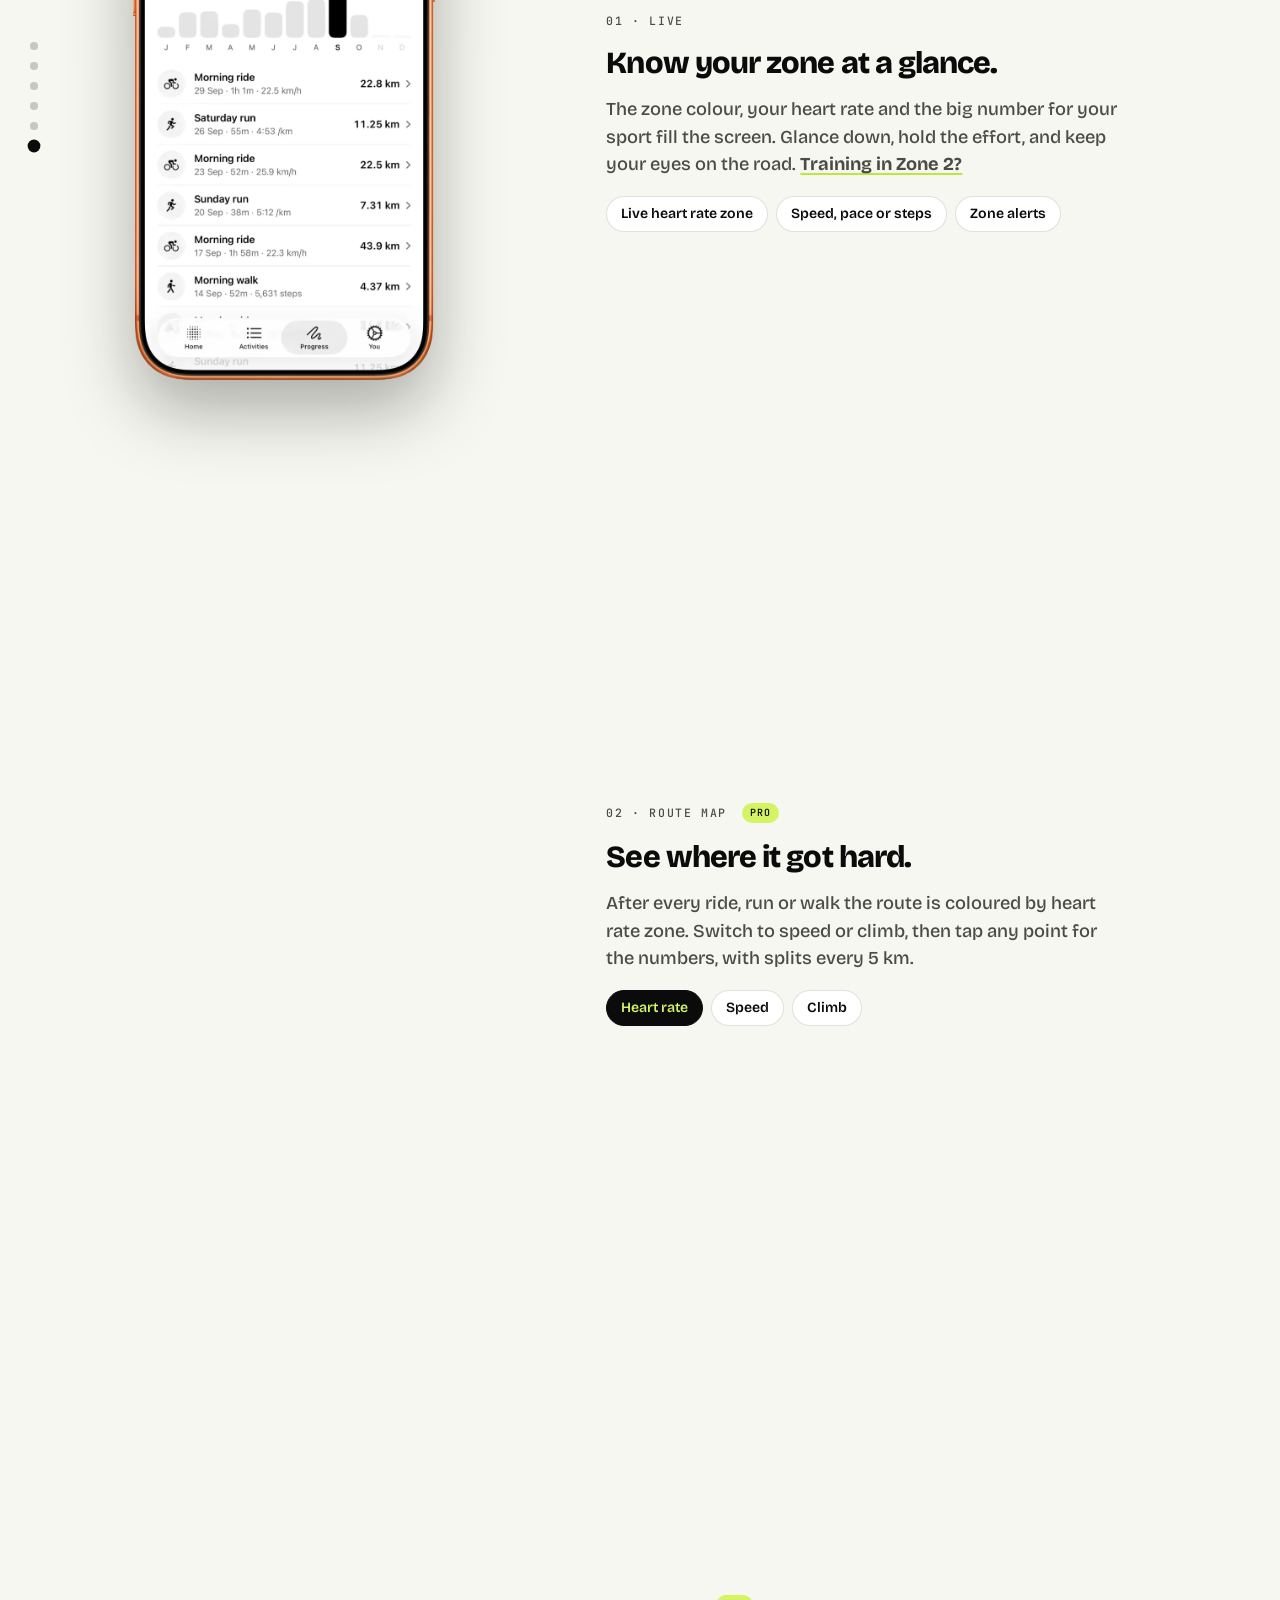
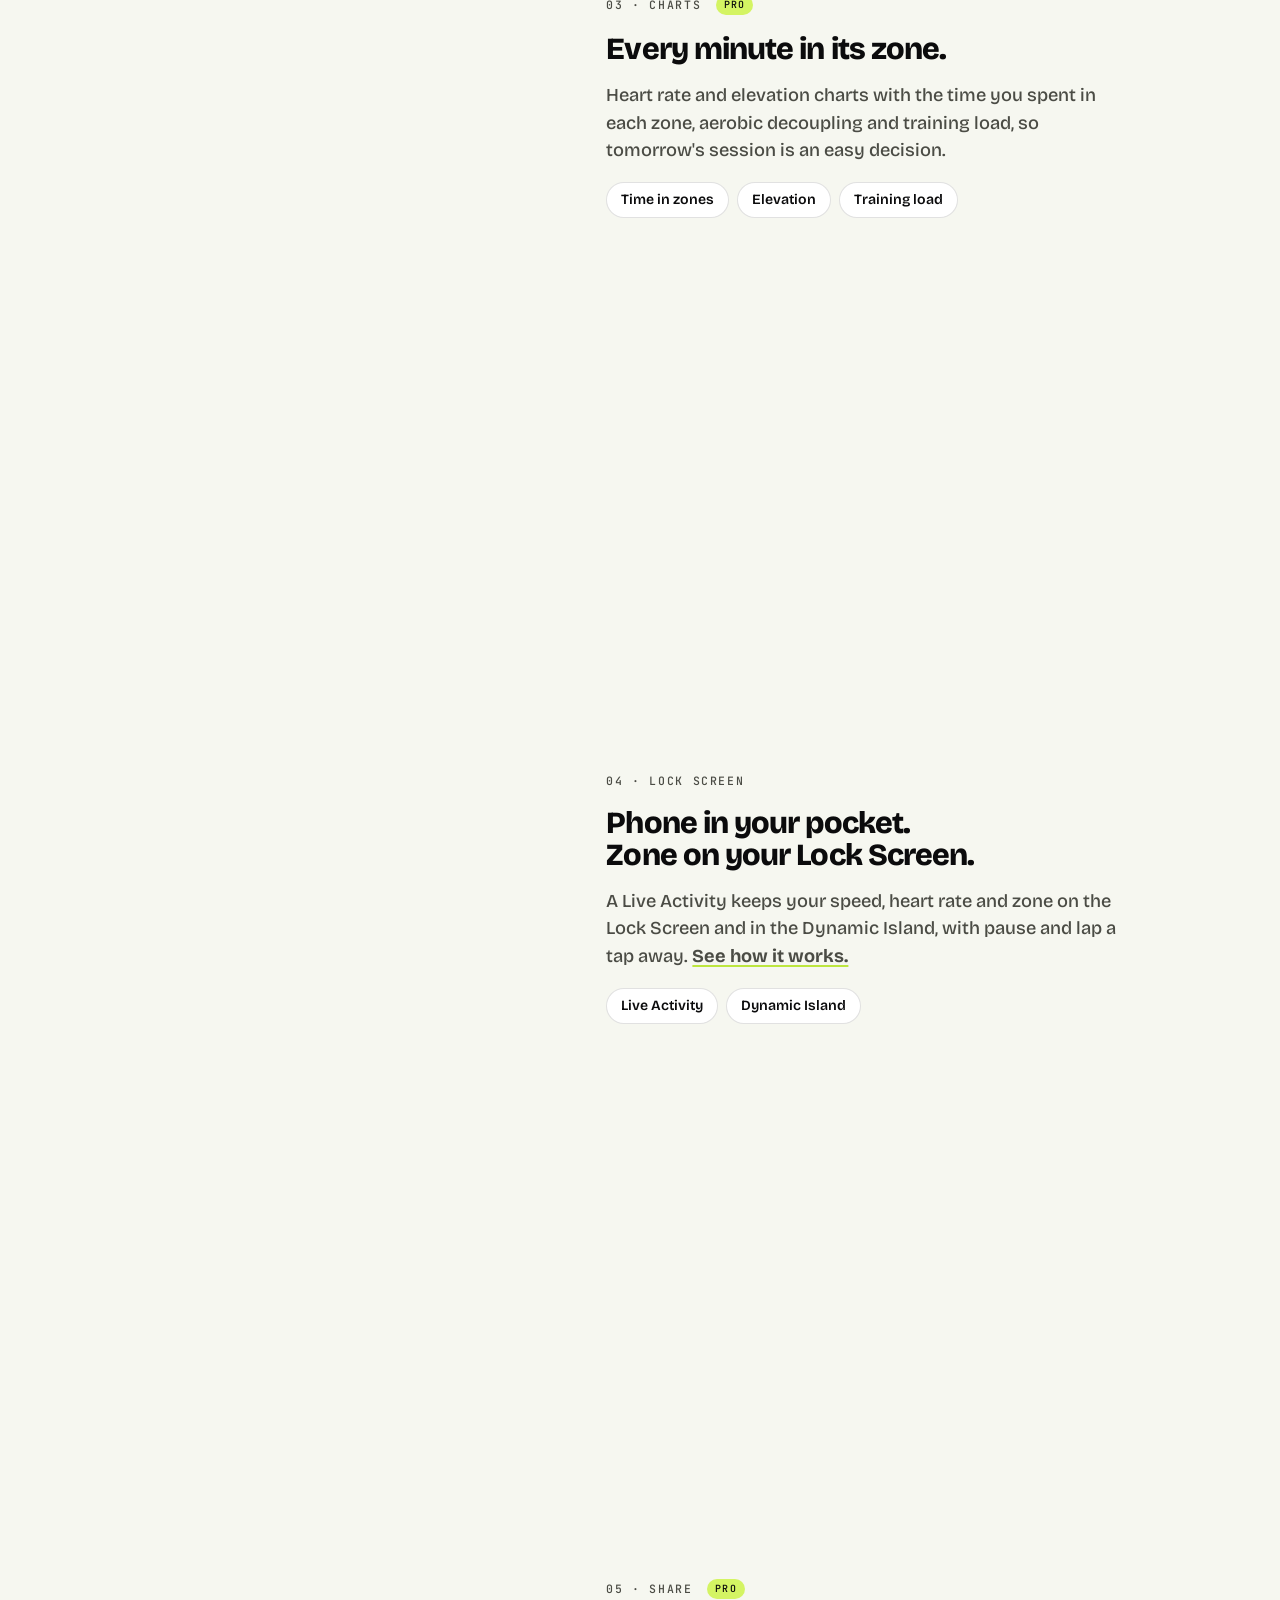
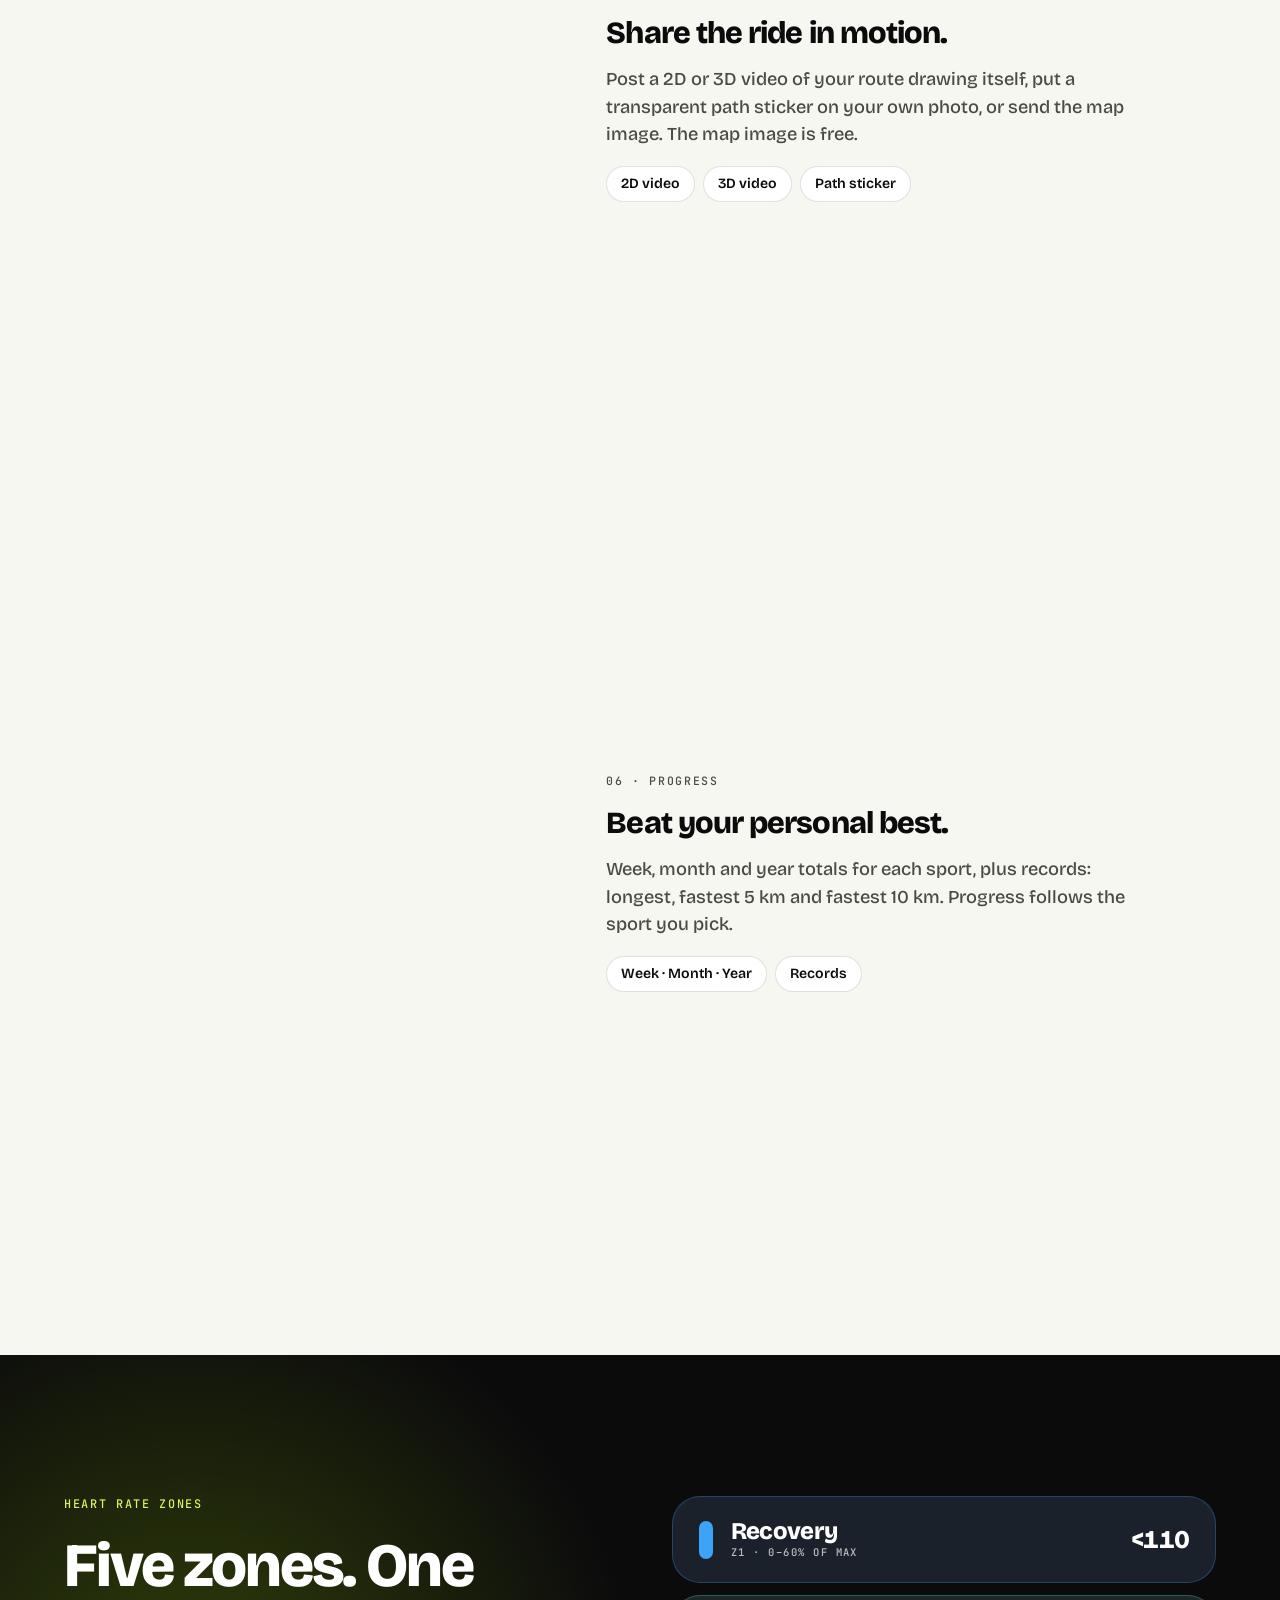
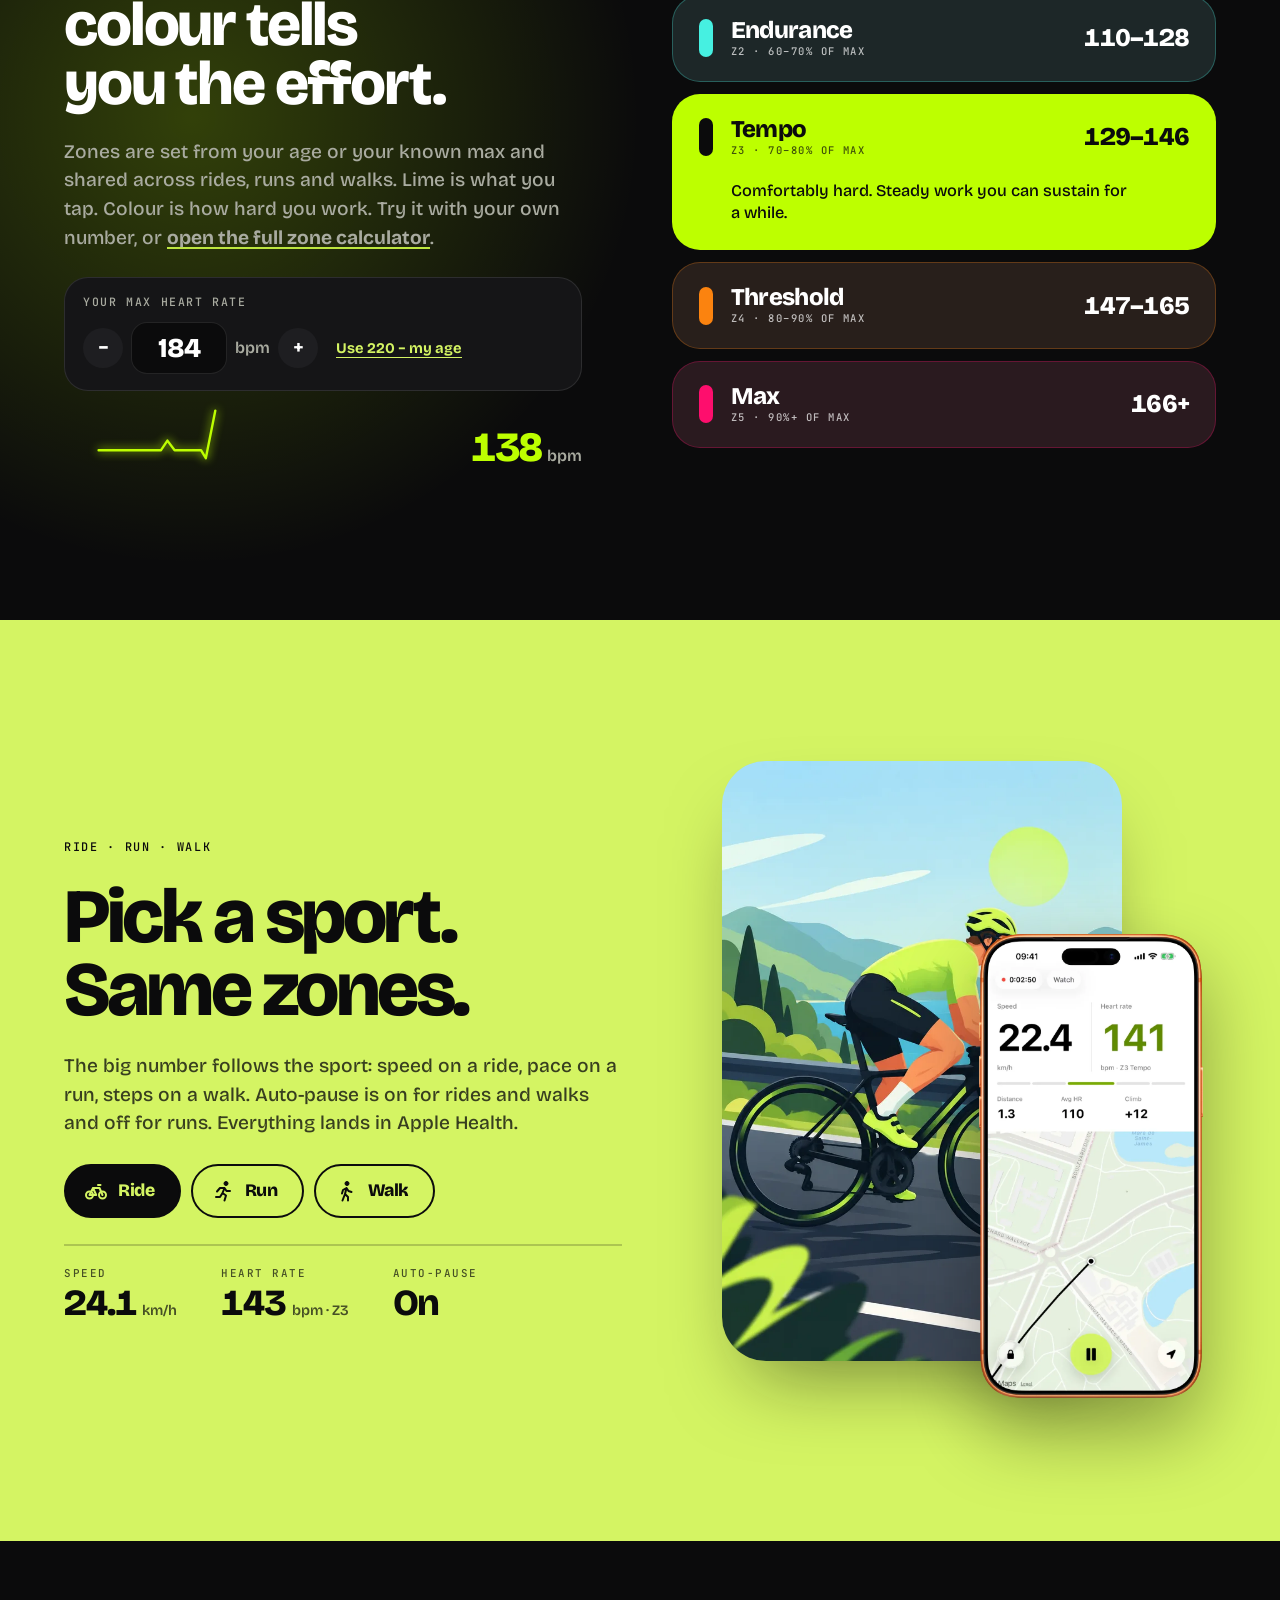
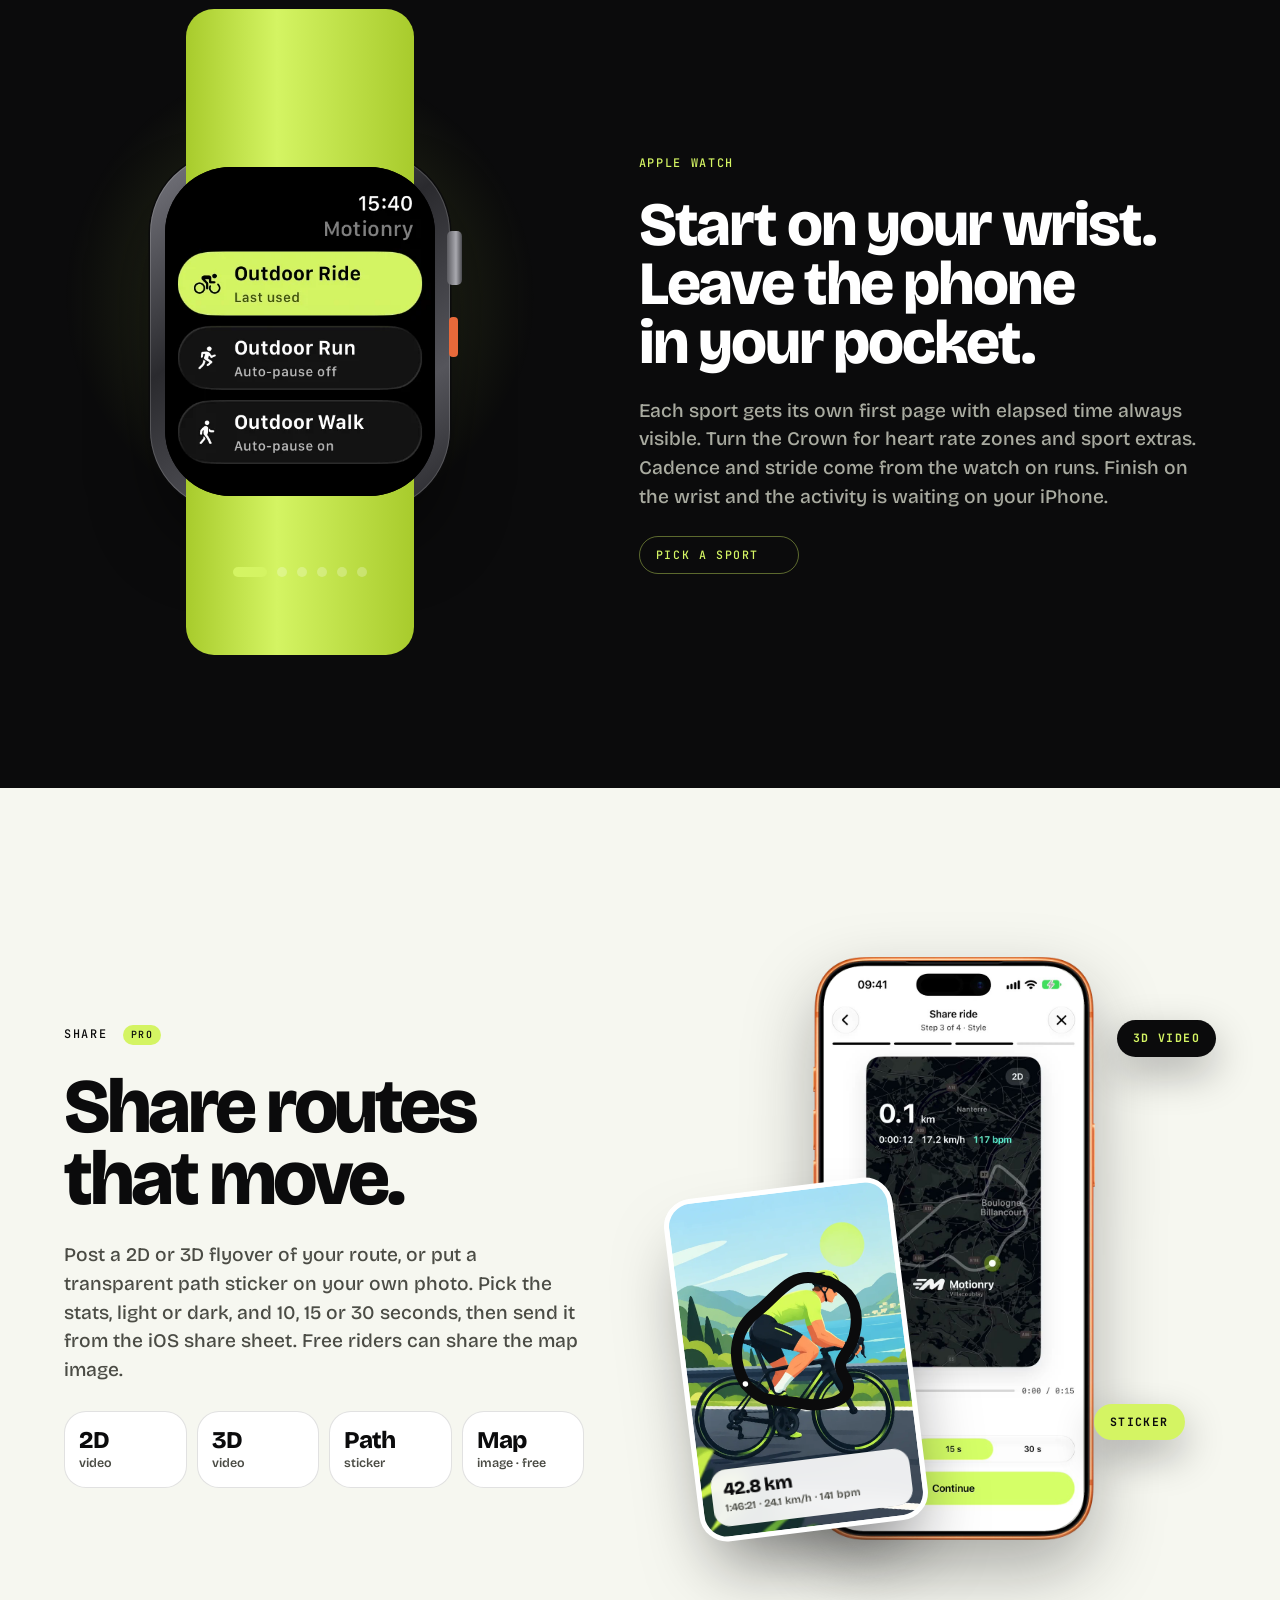
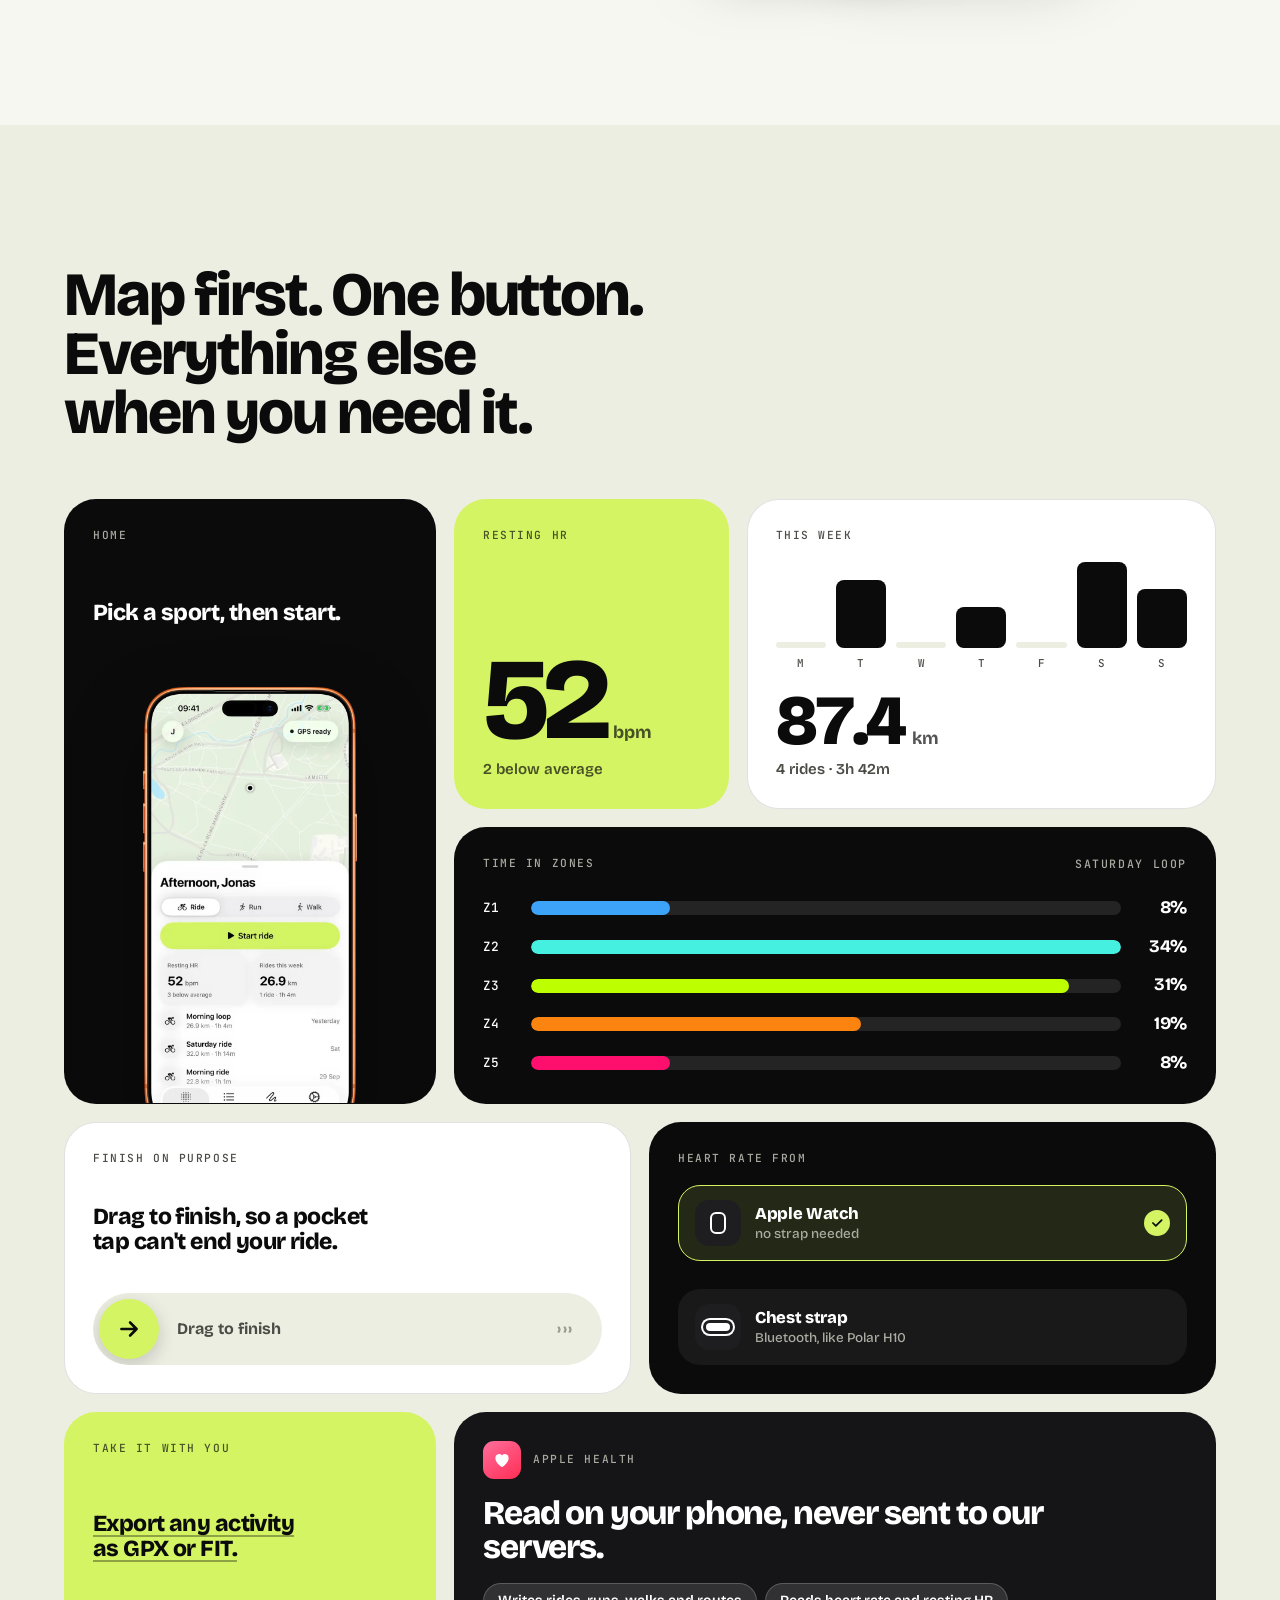
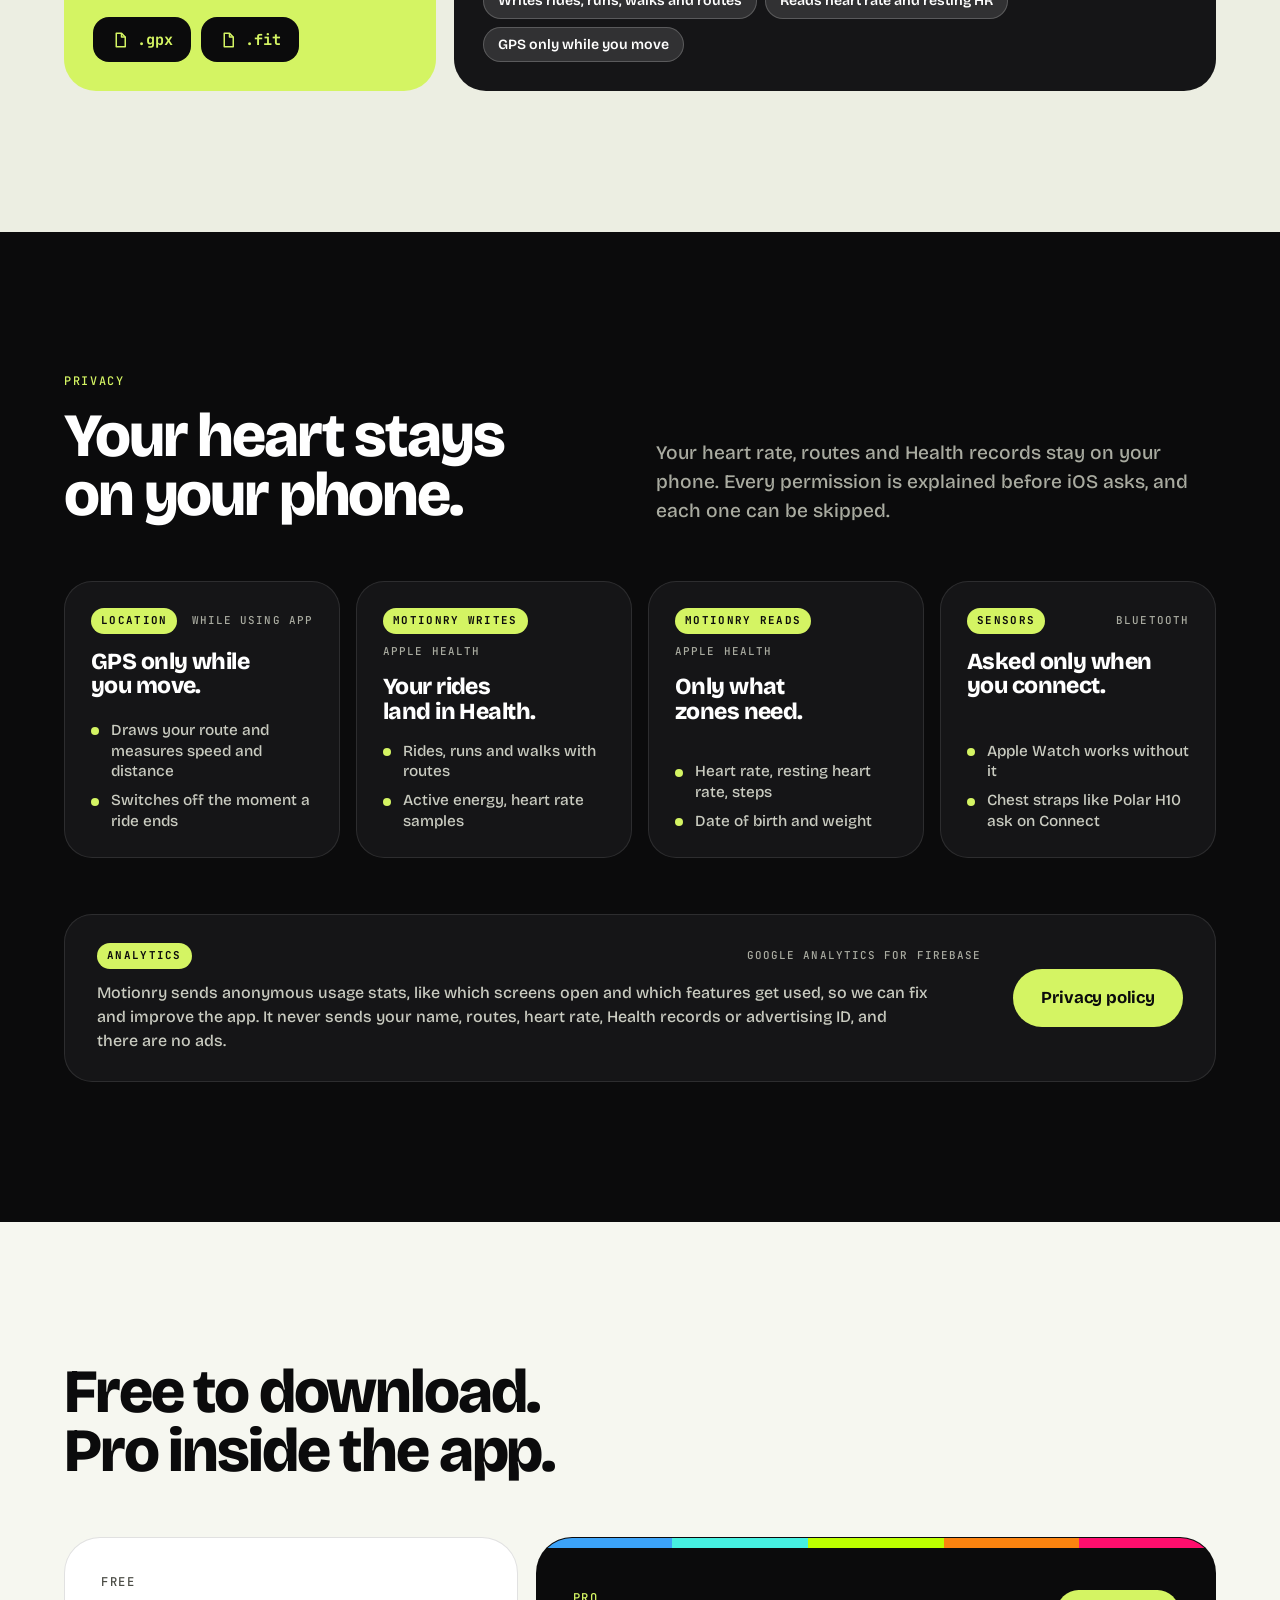
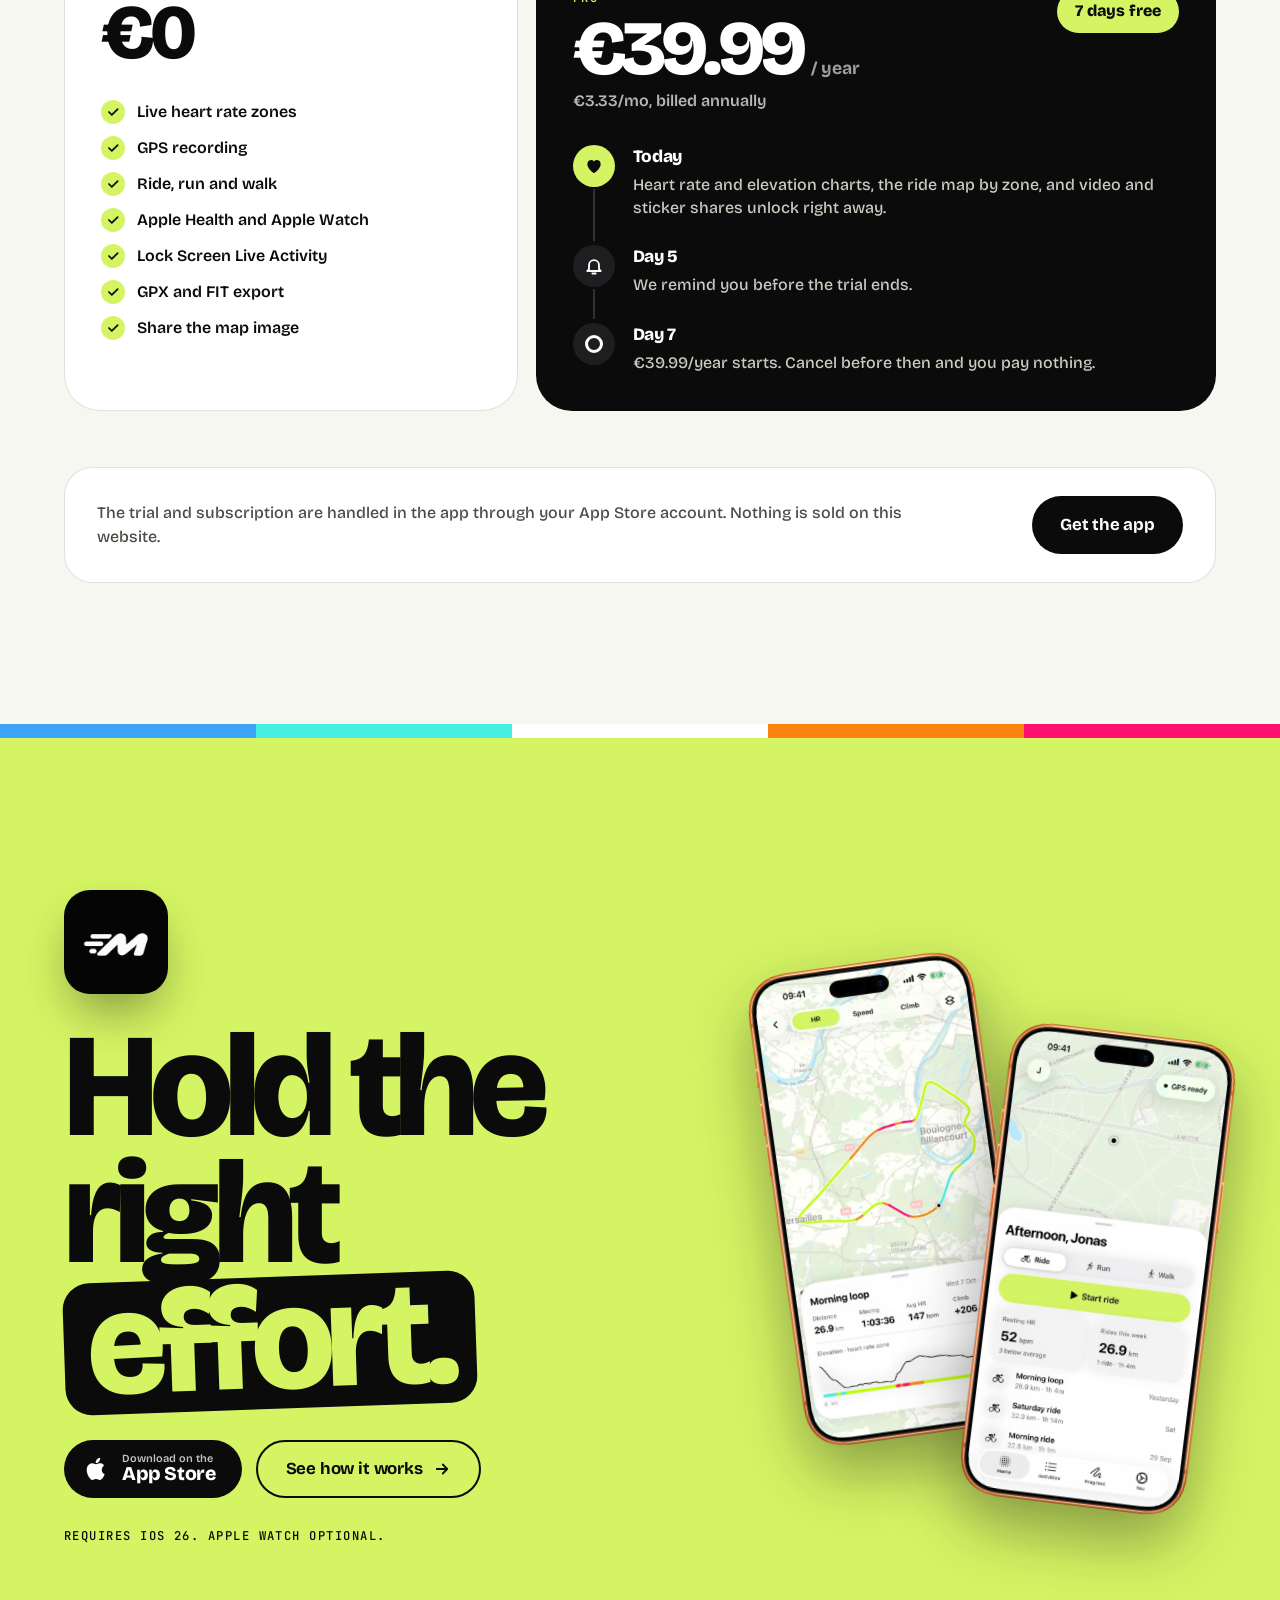
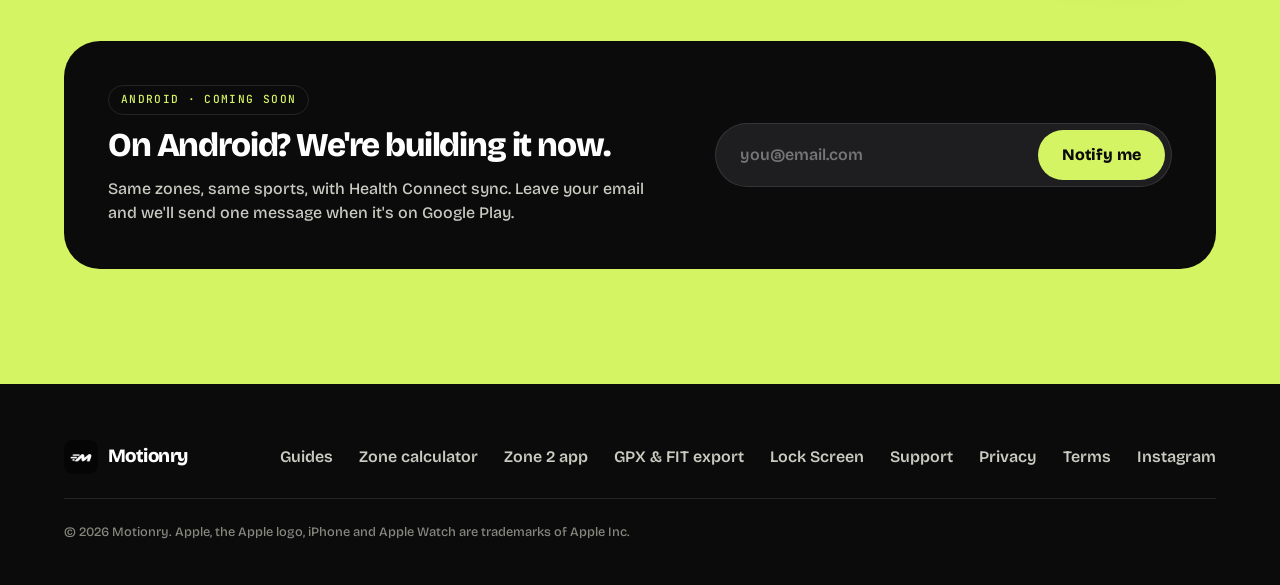
==== commit 858617b4: "feat: use real iPhone mockups for phone visuals Replace the CSS-drawn phone with device mockups in W" ====
--- a/index.html
+++ b/index.html
@@ -84,7 +84,7 @@
   <link rel="preconnect" href="https://fonts.gstatic.com" crossorigin>
   <link href="https://fonts.googleapis.com/css2?family=Bricolage+Grotesque:opsz,wght@12..96,200..800&family=JetBrains+Mono:wght@500;700&display=swap" rel="stylesheet">
   <link rel="stylesheet" href="css/styles.css">
-  <link rel="preload" as="image" href="assets/img/screens/live-z1.webp" fetchpriority="high">
+  <link rel="preload" as="image" href="assets/img/mockups/mockup-live-z1.webp" fetchpriority="high">
   <script src="js/main.js" defer></script>
 </head>
 <body>
@@ -163,11 +163,12 @@
         <div class="tilt" data-tilt>
           <div class="phone phone--hero" style="--w: min(78vw, 300px)">
             <div class="phone__screen">
-              <img class="live is-on" data-live-img="0" src="assets/img/screens/live-z1.webp" alt="Motionry live ride in Zone 1, heart rate 78 bpm" width="720" height="1565" decoding="async">
-              <img class="live" data-live-img="1" src="assets/img/screens/live-z2.webp" alt="" width="720" height="1565" decoding="async">
-              <img class="live" data-live-img="2" src="assets/img/screens/live-z3.webp" alt="" width="720" height="1565" decoding="async">
-              <img class="live" data-live-img="3" src="assets/img/screens/live-z4.webp" alt="" width="720" height="1565" decoding="async">
-              <img class="live" data-live-img="4" src="assets/img/screens/live-z5.webp" alt="" width="720" height="1565" decoding="async">
+              <img class="phone__base" src="assets/img/mockups/mockup-base.webp" alt="" width="735" height="1500" decoding="async">
+              <img class="live is-on" data-live-img="0" src="assets/img/mockups/mockup-live-z1.webp" alt="Motionry live ride in Zone 1, heart rate 78 bpm" width="735" height="1500" decoding="async">
+              <img class="live" data-live-img="1" src="assets/img/mockups/mockup-live-z2.webp" alt="" width="735" height="1500" decoding="async">
+              <img class="live" data-live-img="2" src="assets/img/mockups/mockup-live-z3.webp" alt="" width="735" height="1500" decoding="async">
+              <img class="live" data-live-img="3" src="assets/img/mockups/mockup-live-z4.webp" alt="" width="735" height="1500" decoding="async">
+              <img class="live" data-live-img="4" src="assets/img/mockups/mockup-live-z5.webp" alt="" width="735" height="1500" decoding="async">
             </div>
           </div>
         </div>
@@ -210,31 +211,32 @@
         <div class="story__sticky">
           <div class="phone phone--story" style="--w: min(62vw, 310px)">
             <div class="phone__screen">
+              <img class="phone__base" src="assets/img/mockups/mockup-base.webp" alt="" width="735" height="1500" loading="lazy" decoding="async">
               <div class="layer is-on" data-layer="live">
-                <img class="live is-on" data-story-live="0" src="assets/img/screens/live-z1.webp" alt="" width="720" height="1565" decoding="async">
-                <img class="live" data-story-live="1" src="assets/img/screens/live-z2.webp" alt="" width="720" height="1565" decoding="async">
-                <img class="live" data-story-live="2" src="assets/img/screens/live-z3.webp" alt="" width="720" height="1565" decoding="async">
-                <img class="live" data-story-live="3" src="assets/img/screens/live-z4.webp" alt="" width="720" height="1565" decoding="async">
-                <img class="live" data-story-live="4" src="assets/img/screens/live-z5.webp" alt="" width="720" height="1565" decoding="async">
+                <img class="live is-on" data-story-live="0" src="assets/img/mockups/mockup-live-z1.webp" alt="" width="735" height="1500" decoding="async">
+                <img class="live" data-story-live="1" src="assets/img/mockups/mockup-live-z2.webp" alt="" width="735" height="1500" decoding="async">
+                <img class="live" data-story-live="2" src="assets/img/mockups/mockup-live-z3.webp" alt="" width="735" height="1500" decoding="async">
+                <img class="live" data-story-live="3" src="assets/img/mockups/mockup-live-z4.webp" alt="" width="735" height="1500" decoding="async">
+                <img class="live" data-story-live="4" src="assets/img/mockups/mockup-live-z5.webp" alt="" width="735" height="1500" decoding="async">
               </div>
               <div class="layer" data-layer="map" data-cycle="2300" role="img" aria-label="Route map coloured by heart rate, then speed, then climb">
-                <img class="live is-on" src="assets/img/screens/route-hr.webp" alt="Route coloured by heart rate zone" width="720" height="1565" loading="lazy" decoding="async">
-                <img class="live" src="assets/img/screens/route-speed.webp" alt="Route coloured by speed" width="720" height="1565" loading="lazy" decoding="async">
-                <img class="live" src="assets/img/screens/route-climb.webp" alt="Route coloured by climb" width="720" height="1565" loading="lazy" decoding="async">
+                <img class="live is-on" src="assets/img/mockups/mockup-route-hr.webp" alt="Route coloured by heart rate zone" width="735" height="1500" loading="lazy" decoding="async">
+                <img class="live" src="assets/img/mockups/mockup-route-speed.webp" alt="Route coloured by speed" width="735" height="1500" loading="lazy" decoding="async">
+                <img class="live" src="assets/img/mockups/mockup-route-climb.webp" alt="Route coloured by climb" width="735" height="1500" loading="lazy" decoding="async">
               </div>
               <div class="layer" data-layer="charts" data-cycle="2600" role="img" aria-label="Heart rate, speed and elevation charts">
-                <img class="live is-on" src="assets/img/screens/zones-chart.webp" alt="Heart rate chart with time in each zone" width="720" height="1565" loading="lazy" decoding="async">
-                <img class="live" src="assets/img/screens/speed-chart.webp" alt="Speed and elevation charts" width="720" height="1565" loading="lazy" decoding="async">
+                <img class="live is-on" src="assets/img/mockups/mockup-zones-chart.webp" alt="Heart rate chart with time in each zone" width="735" height="1500" loading="lazy" decoding="async">
+                <img class="live" src="assets/img/mockups/mockup-speed-chart.webp" alt="Speed and elevation charts" width="735" height="1500" loading="lazy" decoding="async">
               </div>
-              <div class="layer" data-layer="lock"><img src="assets/img/screens/lock.webp" alt="Live Activity on the Lock Screen showing speed, heart rate and zone" width="720" height="1565" loading="lazy" decoding="async"></div>
+              <div class="layer" data-layer="lock"><img src="assets/img/mockups/mockup-lock.webp" alt="Live Activity on the Lock Screen showing speed, heart rate and zone" width="735" height="1500" loading="lazy" decoding="async"></div>
               <div class="layer" data-layer="share" data-cycle="2300" role="img" aria-label="The share flow: pick a format, preview the route drawing, choose the stats">
-                <img class="live is-on" src="assets/img/screens/share-format.webp" alt="Choosing a share format" width="720" height="1565" loading="lazy" decoding="async">
-                <img class="live" src="assets/img/screens/share.webp" alt="The share video preview drawing a route" width="720" height="1565" loading="lazy" decoding="async">
-                <img class="live" src="assets/img/screens/share-dark.webp" alt="Share card with stats on a dark map" width="720" height="1565" loading="lazy" decoding="async">
+                <img class="live is-on" src="assets/img/mockups/mockup-share-format.webp" alt="Choosing a share format" width="735" height="1500" loading="lazy" decoding="async">
+                <img class="live" src="assets/img/mockups/mockup-share.webp" alt="The share video preview drawing a route" width="735" height="1500" loading="lazy" decoding="async">
+                <img class="live" src="assets/img/mockups/mockup-share-dark.webp" alt="Share card with stats on a dark map" width="735" height="1500" loading="lazy" decoding="async">
               </div>
               <div class="layer" data-layer="progress" data-cycle="2600" role="img" aria-label="Progress totals and personal records">
-                <img class="live is-on" src="assets/img/screens/progress.webp" alt="Progress totals by week, month and year" width="720" height="1565" loading="lazy" decoding="async">
-                <img class="live" src="assets/img/screens/records.webp" alt="Personal records" width="720" height="1565" loading="lazy" decoding="async">
+                <img class="live is-on" src="assets/img/mockups/mockup-progress.webp" alt="Progress totals by week, month and year" width="735" height="1500" loading="lazy" decoding="async">
+                <img class="live" src="assets/img/mockups/mockup-records.webp" alt="Personal records" width="735" height="1500" loading="lazy" decoding="async">
               </div>
             </div>
           </div>
@@ -339,9 +341,10 @@
         </div>
         <div class="phone phone--sports" style="--w: min(48vw, 230px)">
           <div class="phone__screen">
-            <img class="live is-on" data-sport-img="0" src="assets/img/screens/live-z3.webp" alt="Live ride screen" width="720" height="1565" loading="lazy" decoding="async">
-            <img class="live" data-sport-img="1" src="assets/img/screens/live-run.webp" alt="Live run screen" width="720" height="1565" loading="lazy" decoding="async">
-            <img class="live" data-sport-img="2" src="assets/img/screens/live-walk.webp" alt="Live walk screen" width="720" height="1565" loading="lazy" decoding="async">
+            <img class="phone__base" src="assets/img/mockups/mockup-base.webp" alt="" width="735" height="1500" loading="lazy" decoding="async">
+            <img class="live is-on" data-sport-img="0" src="assets/img/mockups/mockup-live-z3.webp" alt="Live ride screen" width="735" height="1500" loading="lazy" decoding="async">
+            <img class="live" data-sport-img="1" src="assets/img/mockups/mockup-live-run.webp" alt="Live run screen" width="735" height="1500" loading="lazy" decoding="async">
+            <img class="live" data-sport-img="2" src="assets/img/mockups/mockup-live-walk.webp" alt="Live walk screen" width="735" height="1500" loading="lazy" decoding="async">
           </div>
         </div>
       </div>
@@ -392,6 +395,7 @@
         <div class="phone phone--share" style="--w: min(60vw, 290px)">
           <div class="phone__screen">
             <video muted loop playsinline preload="none" poster="assets/video/share.jpg" data-autoplay aria-label="The share video drawing a route on a dark map"><source src="assets/video/share.mp4" type="video/mp4"></video>
+            <img class="phone__frame" src="assets/img/mockups/mockup-frame.webp" alt="" width="735" height="1500" loading="lazy" decoding="async">
           </div>
         </div>
         <figure class="photo-card" aria-label="Path sticker on a photo">
@@ -416,7 +420,7 @@
         <article class="tile tile--home" data-reveal="0">
           <div class="tile__label">Home</div>
           <h3 class="h4">Pick a sport, then start.</h3>
-          <div class="tile__phone"><div class="phone phone--tile" style="--w: 220px"><div class="phone__screen"><img src="assets/img/screens/home.webp" alt="Motionry home with the sport switcher" width="720" height="1565" loading="lazy" decoding="async"></div></div></div>
+          <div class="tile__phone"><div class="phone phone--tile" style="--w: 220px"><div class="phone__screen"><img src="assets/img/mockups/mockup-home.webp" alt="Motionry home with the sport switcher" width="735" height="1500" loading="lazy" decoding="async"></div></div></div>
         </article>
 
         <article class="tile tile--lime" data-reveal="1">
@@ -611,8 +615,8 @@
         <p class="download__req" data-reveal="3">Requires iOS 26. Apple Watch optional.</p>
       </div>
       <div class="download__art" aria-hidden="true" data-reveal="1">
-        <div class="phone download__phone download__phone--a" style="--w: min(40vw, 236px)"><div class="phone__screen"><img src="assets/img/screens/route-hr.webp" alt="" width="720" height="1565" loading="lazy"></div></div>
-        <div class="phone download__phone download__phone--b" style="--w: min(40vw, 236px)"><div class="phone__screen"><img src="assets/img/screens/home.webp" alt="" width="720" height="1565" loading="lazy"></div></div>
+        <div class="phone download__phone download__phone--a" style="--w: min(40vw, 236px)"><div class="phone__screen"><img src="assets/img/mockups/mockup-route-hr.webp" alt="" width="735" height="1500" loading="lazy"></div></div>
+        <div class="phone download__phone download__phone--b" style="--w: min(40vw, 236px)"><div class="phone__screen"><img src="assets/img/mockups/mockup-home.webp" alt="" width="735" height="1500" loading="lazy"></div></div>
       </div>
       </div>
 
--- a/css/styles.css
+++ b/css/styles.css
@@ -172,16 +172,16 @@
 /* Phone and watch frames
    ========================================================================== */
 
-.phone { --w: 320px; position: relative; width: var(--w); padding: calc(var(--w) * .022); border-radius: calc(var(--w) * .158); background: linear-gradient(150deg, #8a8a90 0%, #2b2b2f 34%, #5a5a60 68%, #232326 100%); box-shadow: 0 0 0 1.5px #0b0b0c, inset 0 0 0 1px rgba(255, 255, 255, .18), 0 50px 100px -20px rgba(0, 0, 0, .55); }
-.phone::before, .phone::after { content: ''; position: absolute; width: calc(var(--w) * .012); border-radius: 3px; background: #3a3a3e; }
-.phone::before { left: calc(var(--w) * -.009); top: 17%; height: 8%; box-shadow: 0 calc(var(--w) * .2) 0 #3a3a3e; }
-.phone::after { right: calc(var(--w) * -.009); top: 24%; height: 12%; }
-.phone__screen { position: relative; width: 100%; aspect-ratio: 1320 / 2868; border-radius: calc(var(--w) * .136); overflow: hidden; background: #fff; isolation: isolate; }
-.phone__screen > img, .phone__screen > video, .layer, .live { position: absolute; inset: 0; width: 100%; height: 100%; object-fit: cover; }
+/* Phones are real device mockups (assets/img/mockups, 1470 x 3000). The screen sits at 75,66 and is 1320 x 2868. */
+.phone { --w: 320px; position: relative; width: var(--w); filter: drop-shadow(0 34px 38px rgba(0, 0, 0, .34)); }
+.phone__screen { position: relative; width: 100%; aspect-ratio: 1470 / 3000; isolation: isolate; }
+.phone__screen > img, .layer, .live { position: absolute; inset: 0; width: 100%; height: 100%; object-fit: contain; }
+.phone__screen > video { position: absolute; left: 5.1%; top: 2.2%; width: 89.8%; height: 95.6%; object-fit: cover; border-radius: calc(var(--w) * .136); }
+.phone__frame { z-index: 1; pointer-events: none; }
 .live, .layer { opacity: 0; transition: opacity .24s ease-out; pointer-events: none; }
 .live.is-on, .layer.is-on { opacity: 1; }
 div.layer > .live { position: absolute; }
-div.layer > img:not(.live) { width: 100%; height: 100%; object-fit: cover; }
+div.layer > img:not(.live) { width: 100%; height: 100%; object-fit: contain; }
 
 .watch { --w: 240px; position: relative; isolation: isolate; width: var(--w); padding: calc(var(--w) * .05); border-radius: calc(var(--w) * .27); background: linear-gradient(145deg, #7a7a82, #2a2a2e 40%, #55555b 74%, #26262a); box-shadow: 0 0 0 1.5px #0b0b0c, inset 0 0 0 1px rgba(255, 255, 255, .16), 0 40px 70px -16px rgba(0, 0, 0, .6); }
 .watch::before, .watch::after { content: ''; position: absolute; left: 12%; right: 12%; height: 52%; background: linear-gradient(90deg, #A8CB2C, var(--lime) 40%, #A8CB2C); z-index: -1; }
@@ -271,7 +271,7 @@
 .story__layout { display: grid; grid-template-columns: minmax(300px, 440px) minmax(0, 1fr); gap: clamp(40px, 8vw, 120px); align-items: start; }
 .story__stage { position: sticky; top: 11vh; display: flex; justify-content: center; align-items: center; min-height: 82vh; }
 .story__sticky { position: relative; display: flex; flex-direction: column; align-items: center; gap: 22px; }
-.story .phone { box-shadow: 0 0 0 1.5px #0b0b0c, inset 0 0 0 1px rgba(255, 255, 255, .18), 0 60px 90px -30px rgba(11, 11, 12, .5); }
+.story .phone { filter: drop-shadow(0 30px 34px rgba(11, 11, 12, .32)); }
 .story__zone-chip { display: inline-flex; align-items: center; gap: 10px; padding: 9px 16px; border-radius: 999px; background: var(--ink); color: #fff; font-family: var(--mono); font-size: .72rem; letter-spacing: .14em; text-transform: uppercase; transition: opacity .4s, transform .5s var(--ease); }
 .story__zone-chip.is-off { opacity: 0; transform: translateY(8px); }
 .story__zone-dot { width: 10px; height: 10px; border-radius: 50%; background: var(--z1); box-shadow: 0 0 12px currentColor; transition: background .4s; }
@@ -378,7 +378,7 @@
 .share__formats b { font-size: 1.5rem; font-weight: 800; letter-spacing: -.04em; line-height: 1; }
 .share__formats span { font-size: .78rem; font-weight: 600; color: var(--text-dark-2); }
 .share__stage { position: relative; display: grid; place-items: center; padding: 24px 0 40px; }
-.share__stage .phone { box-shadow: 0 0 0 1.5px #0b0b0c, inset 0 0 0 1px rgba(255, 255, 255, .18), 0 60px 90px -30px rgba(11, 11, 12, .5); }
+.share__stage .phone { filter: drop-shadow(0 30px 34px rgba(11, 11, 12, .32)); }
 .photo-card { position: absolute; left: -2%; bottom: 8%; width: min(46vw, 230px); aspect-ratio: 2 / 3; border-radius: 28px; overflow: hidden; transform: rotate(-7deg); box-shadow: 0 40px 70px -20px rgba(11, 11, 12, .55); border: 5px solid #fff; background: #fff; animation: floaty 7s -2s ease-in-out infinite; }
 .photo-card > img { width: 100%; height: 100%; object-fit: cover; }
 .photo-card__sticker { position: absolute; inset: 14% 8% auto; width: 84%; }
@@ -534,7 +534,7 @@
 .download__top { display: grid; grid-template-columns: minmax(0, 1.2fr) minmax(0, .8fr); gap: 40px; align-items: center; }
 .download__cta { display: flex; flex-direction: column; align-items: flex-start; gap: 30px; }
 .download__art { position: relative; height: 560px; }
-.download__phone { position: absolute; box-shadow: 0 0 0 1.5px #0b0b0c, inset 0 0 0 1px rgba(255, 255, 255, .18), 0 50px 80px -24px rgba(11, 11, 12, .6); }
+.download__phone { position: absolute; filter: drop-shadow(0 28px 32px rgba(11, 11, 12, .38)); }
 .download__phone--a { left: 0; top: 20px; transform: rotate(-8deg); animation: floaty 7s ease-in-out infinite; }
 .download__phone--b { right: 0; top: 90px; transform: rotate(7deg); animation: floaty 8s -3s ease-in-out infinite; }
 .download__icon { width: 104px; height: 104px; border-radius: 26px; box-shadow: 0 24px 50px -12px rgba(11, 11, 12, .45); transform: rotate(-6deg); }
